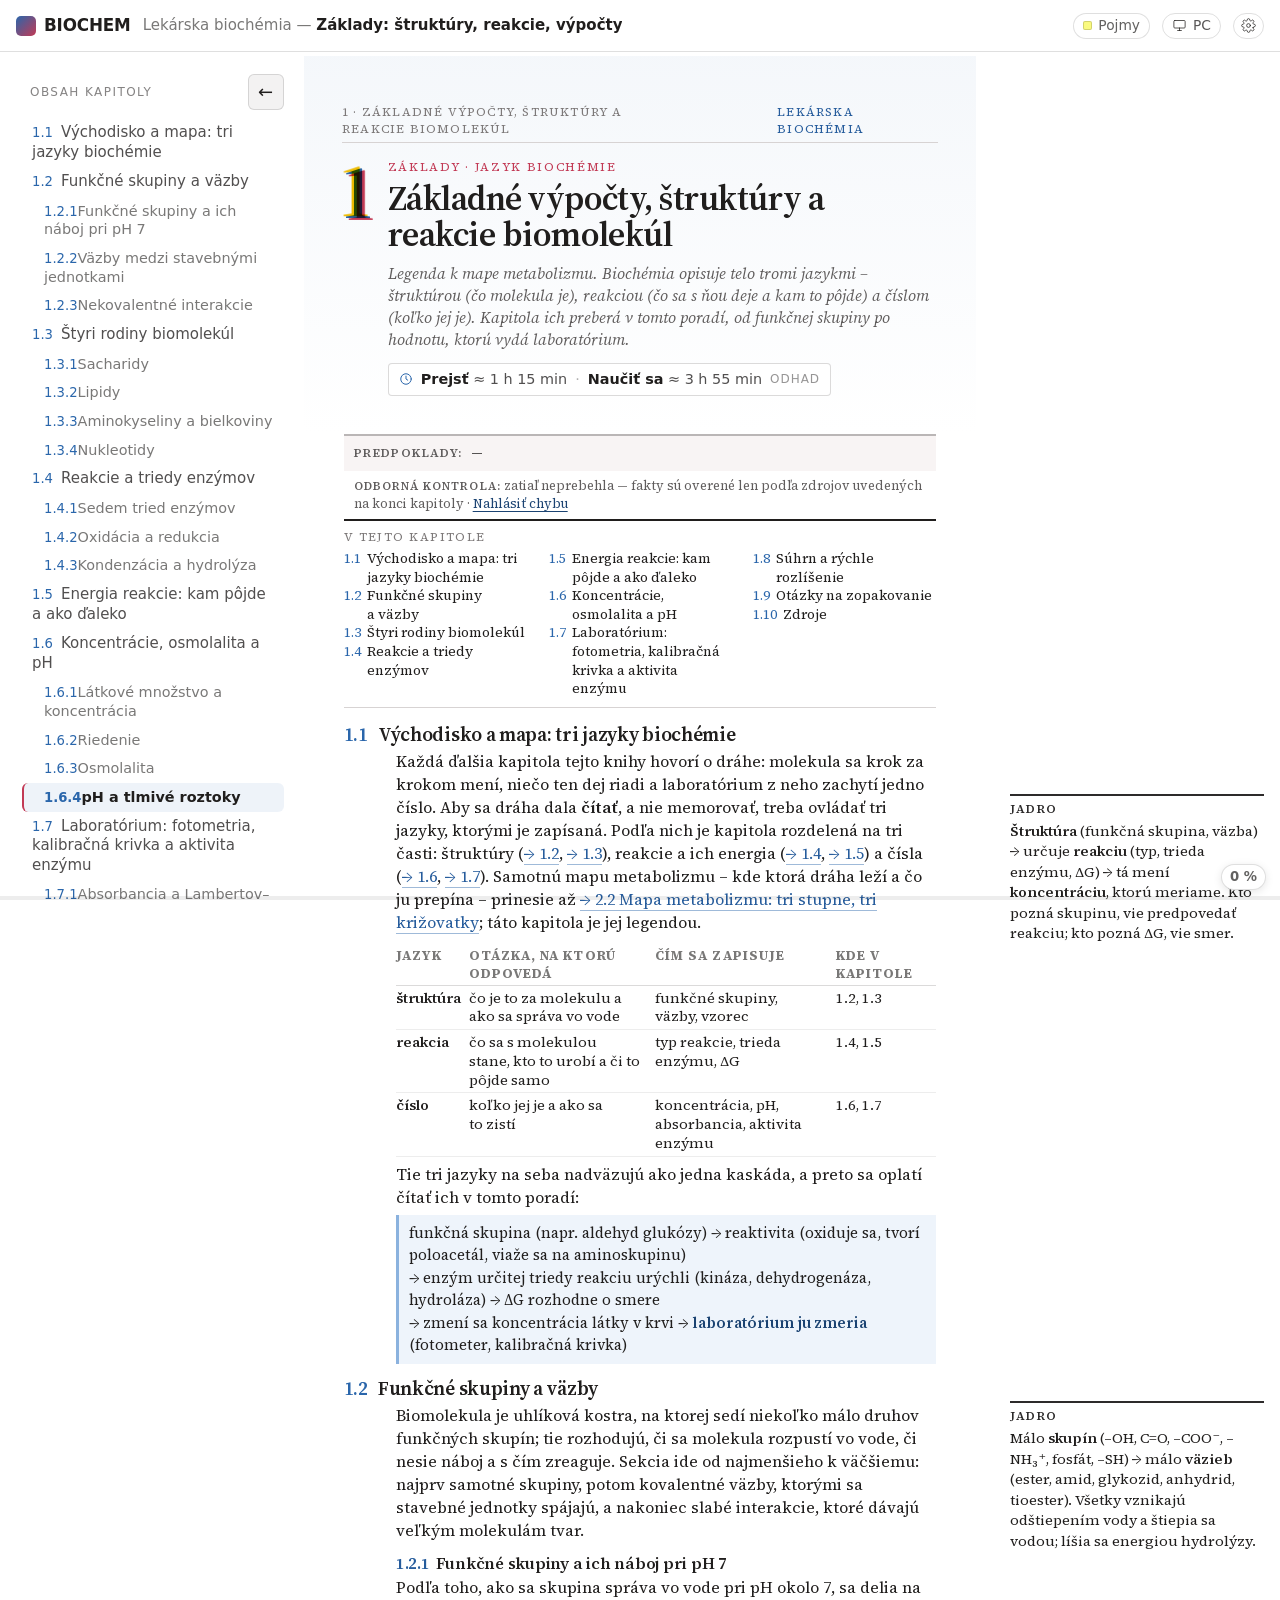
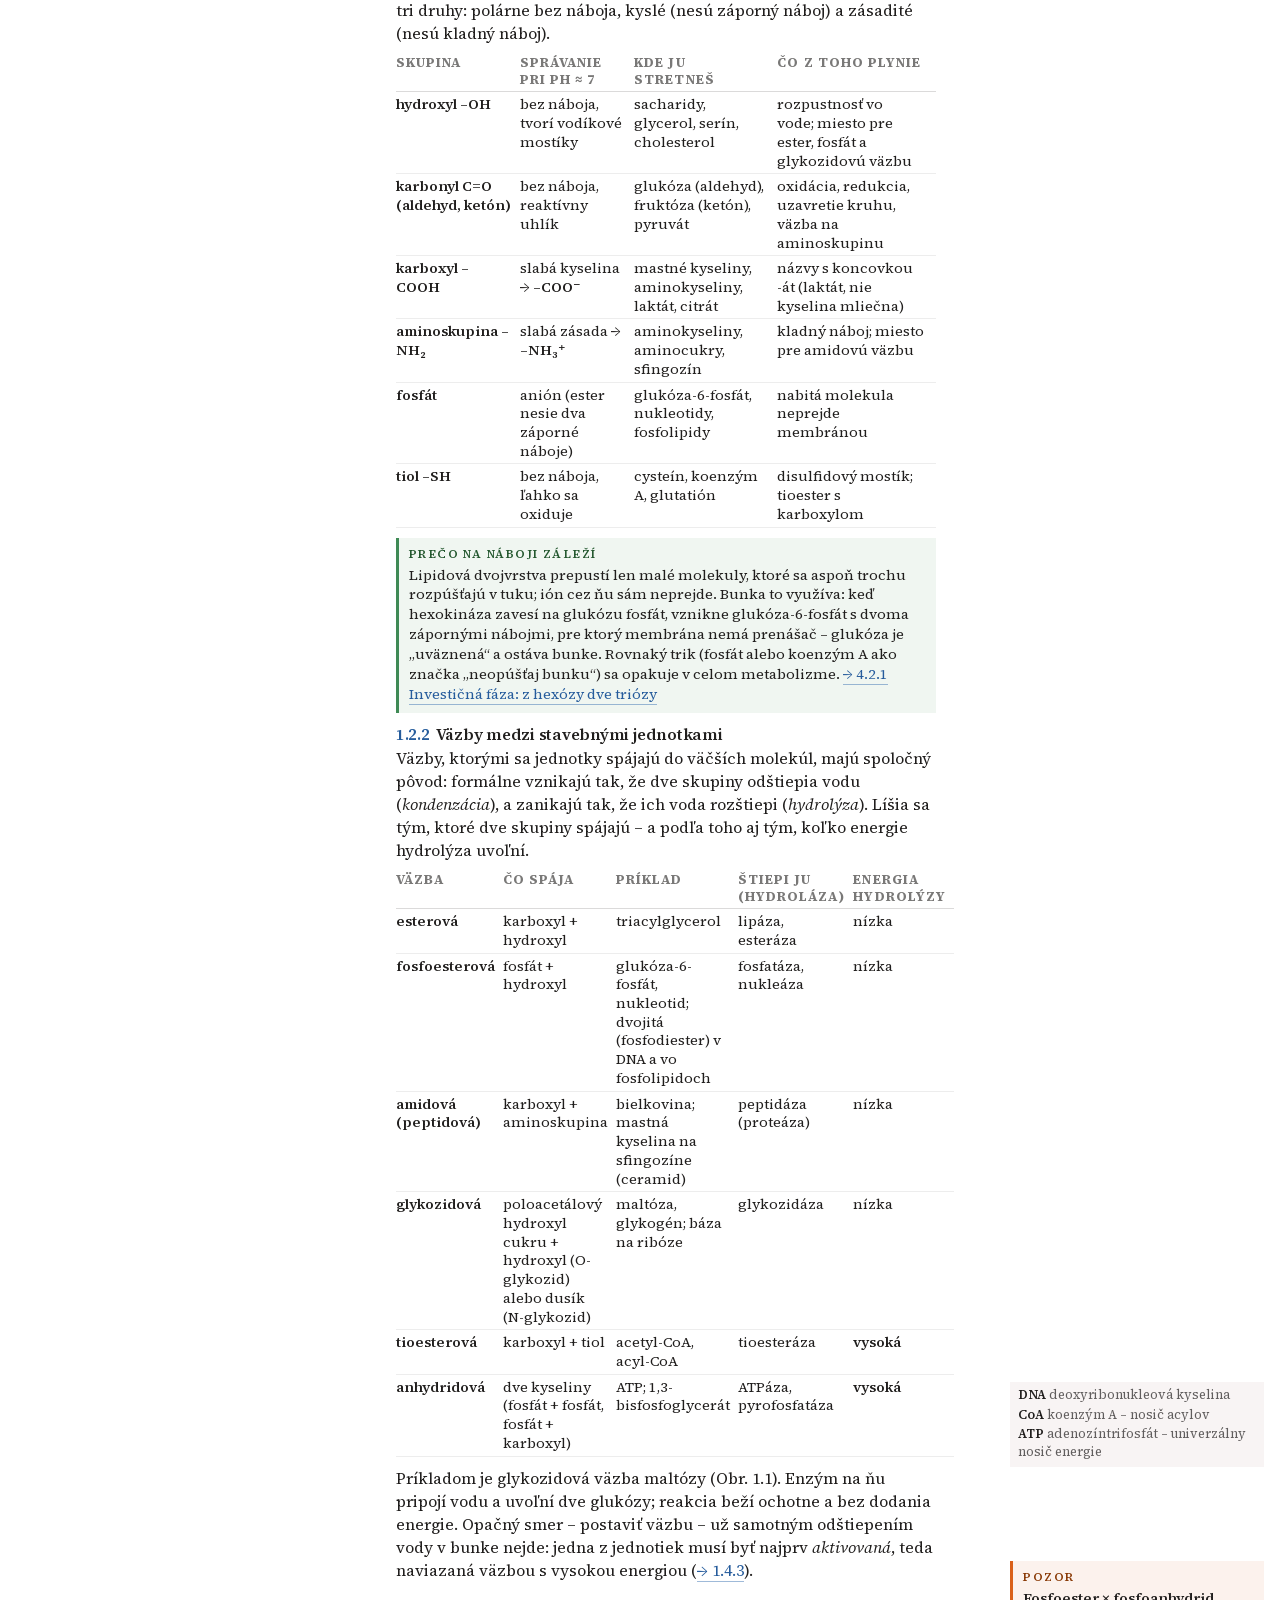
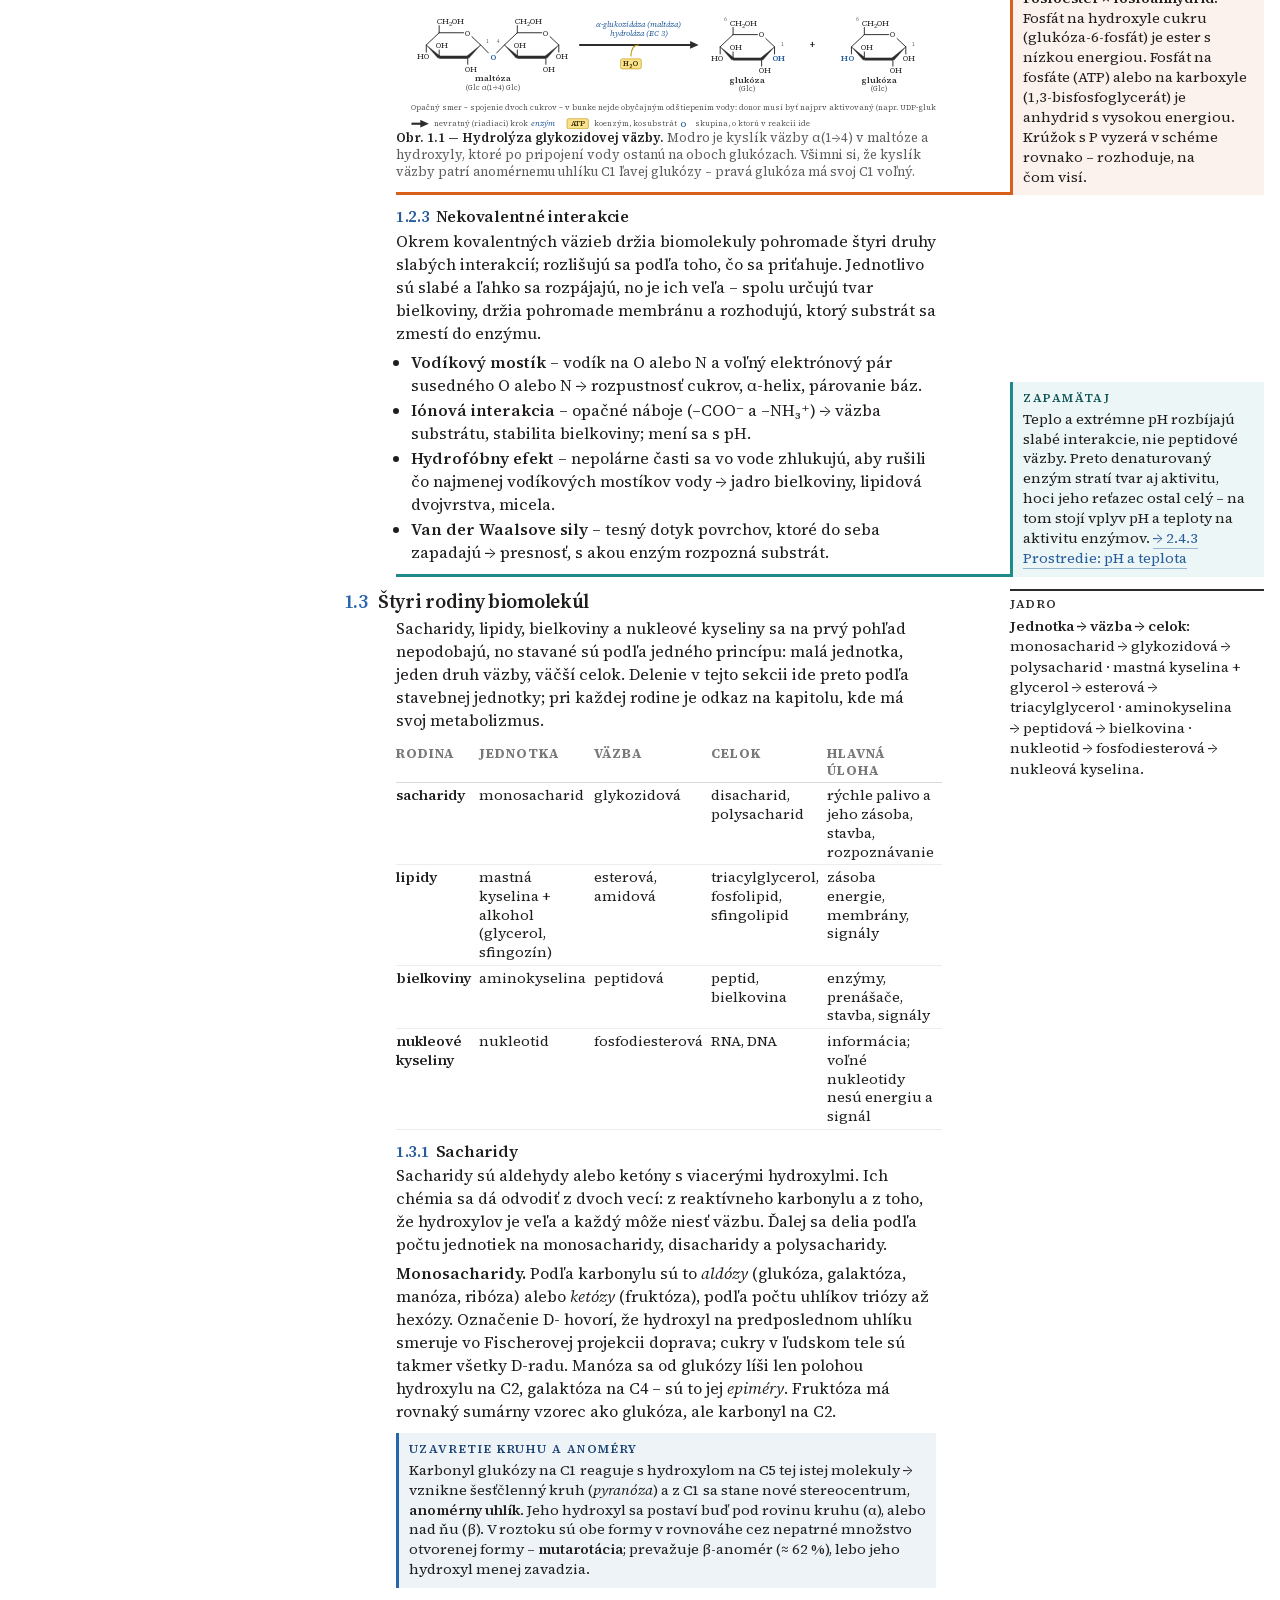
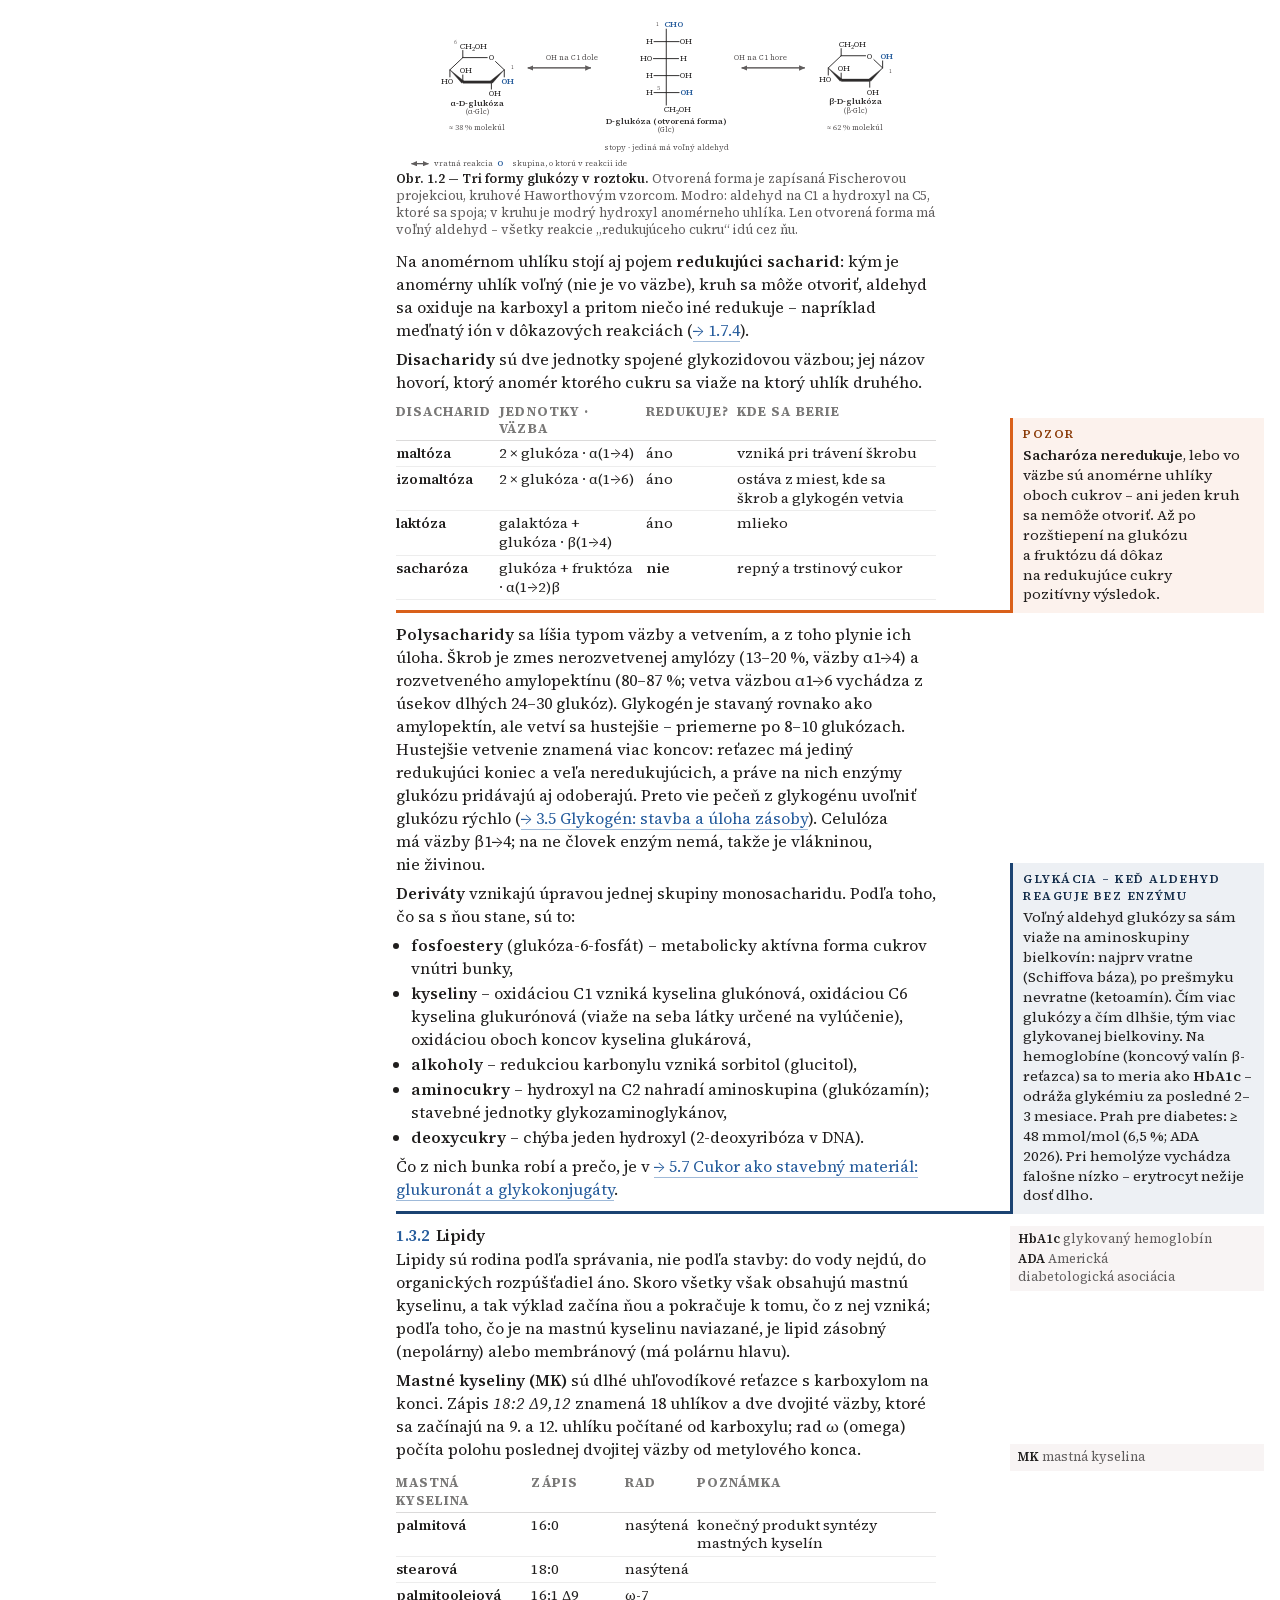
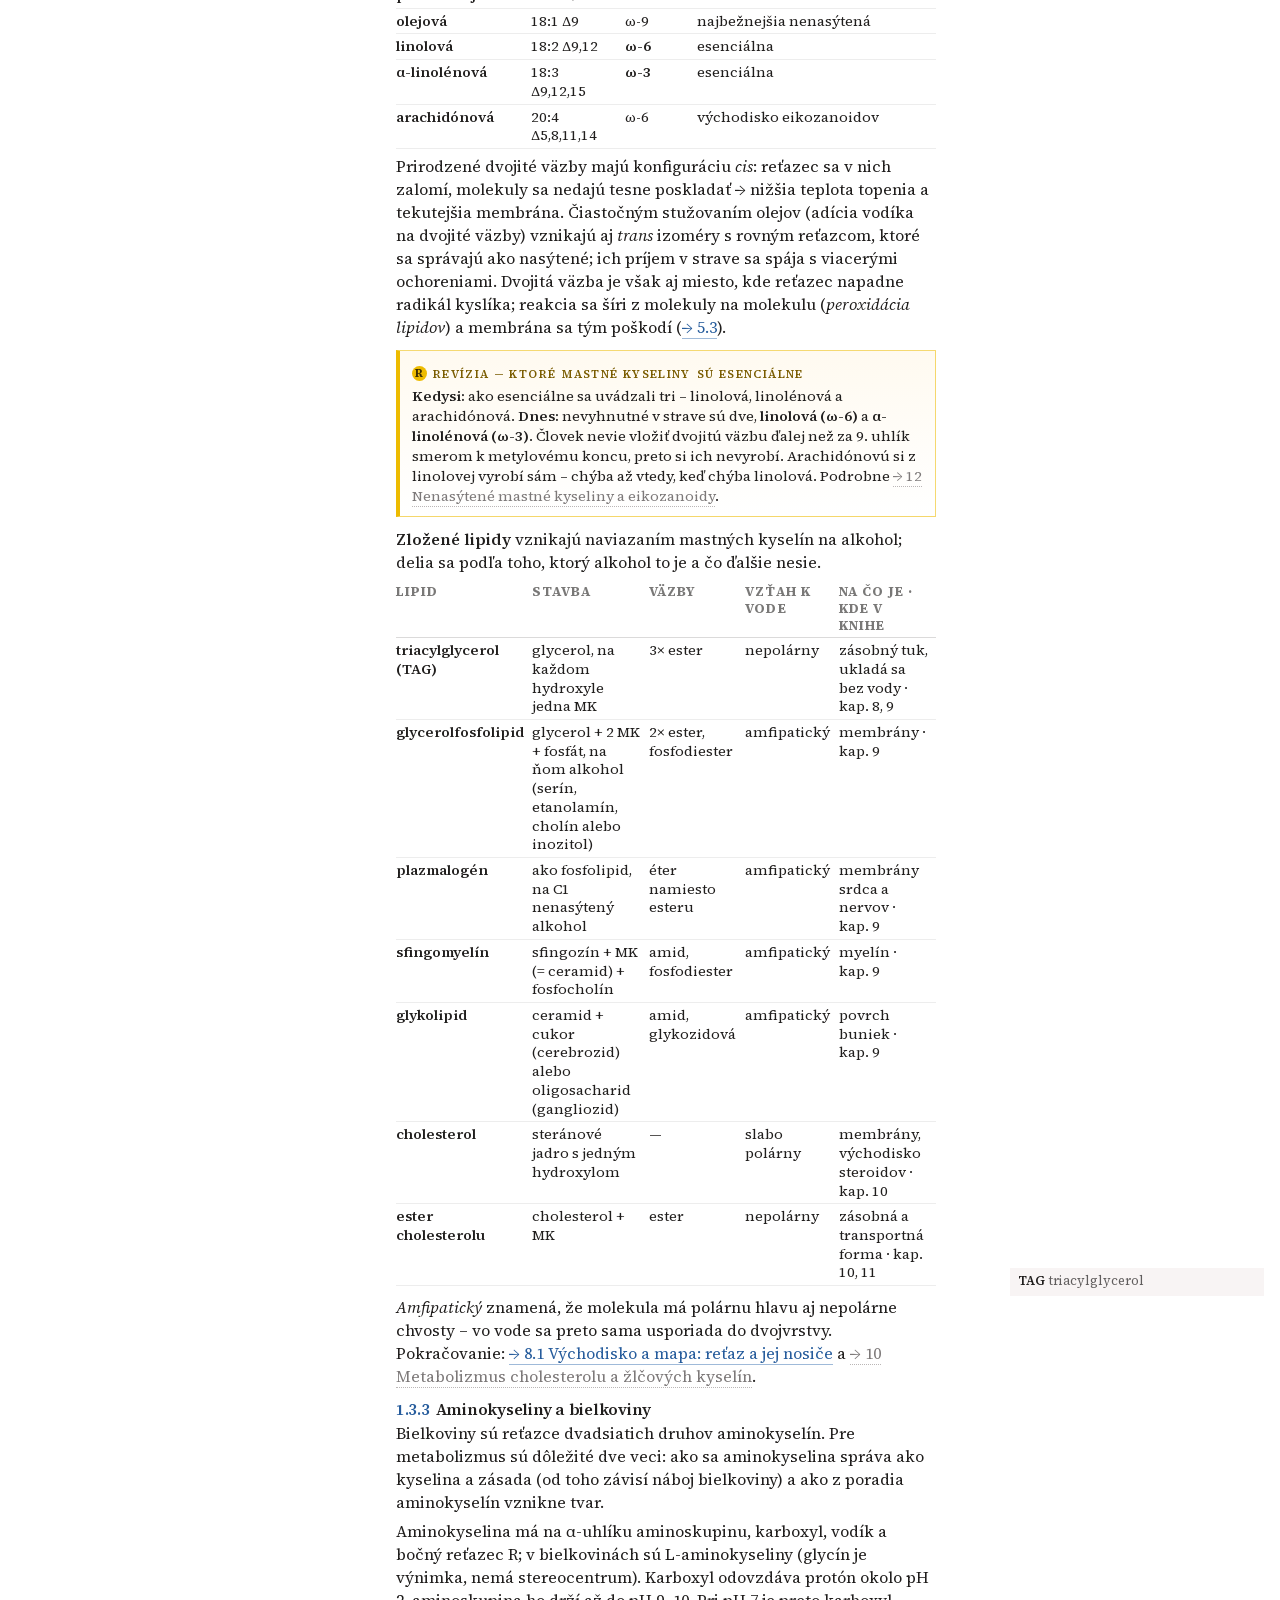
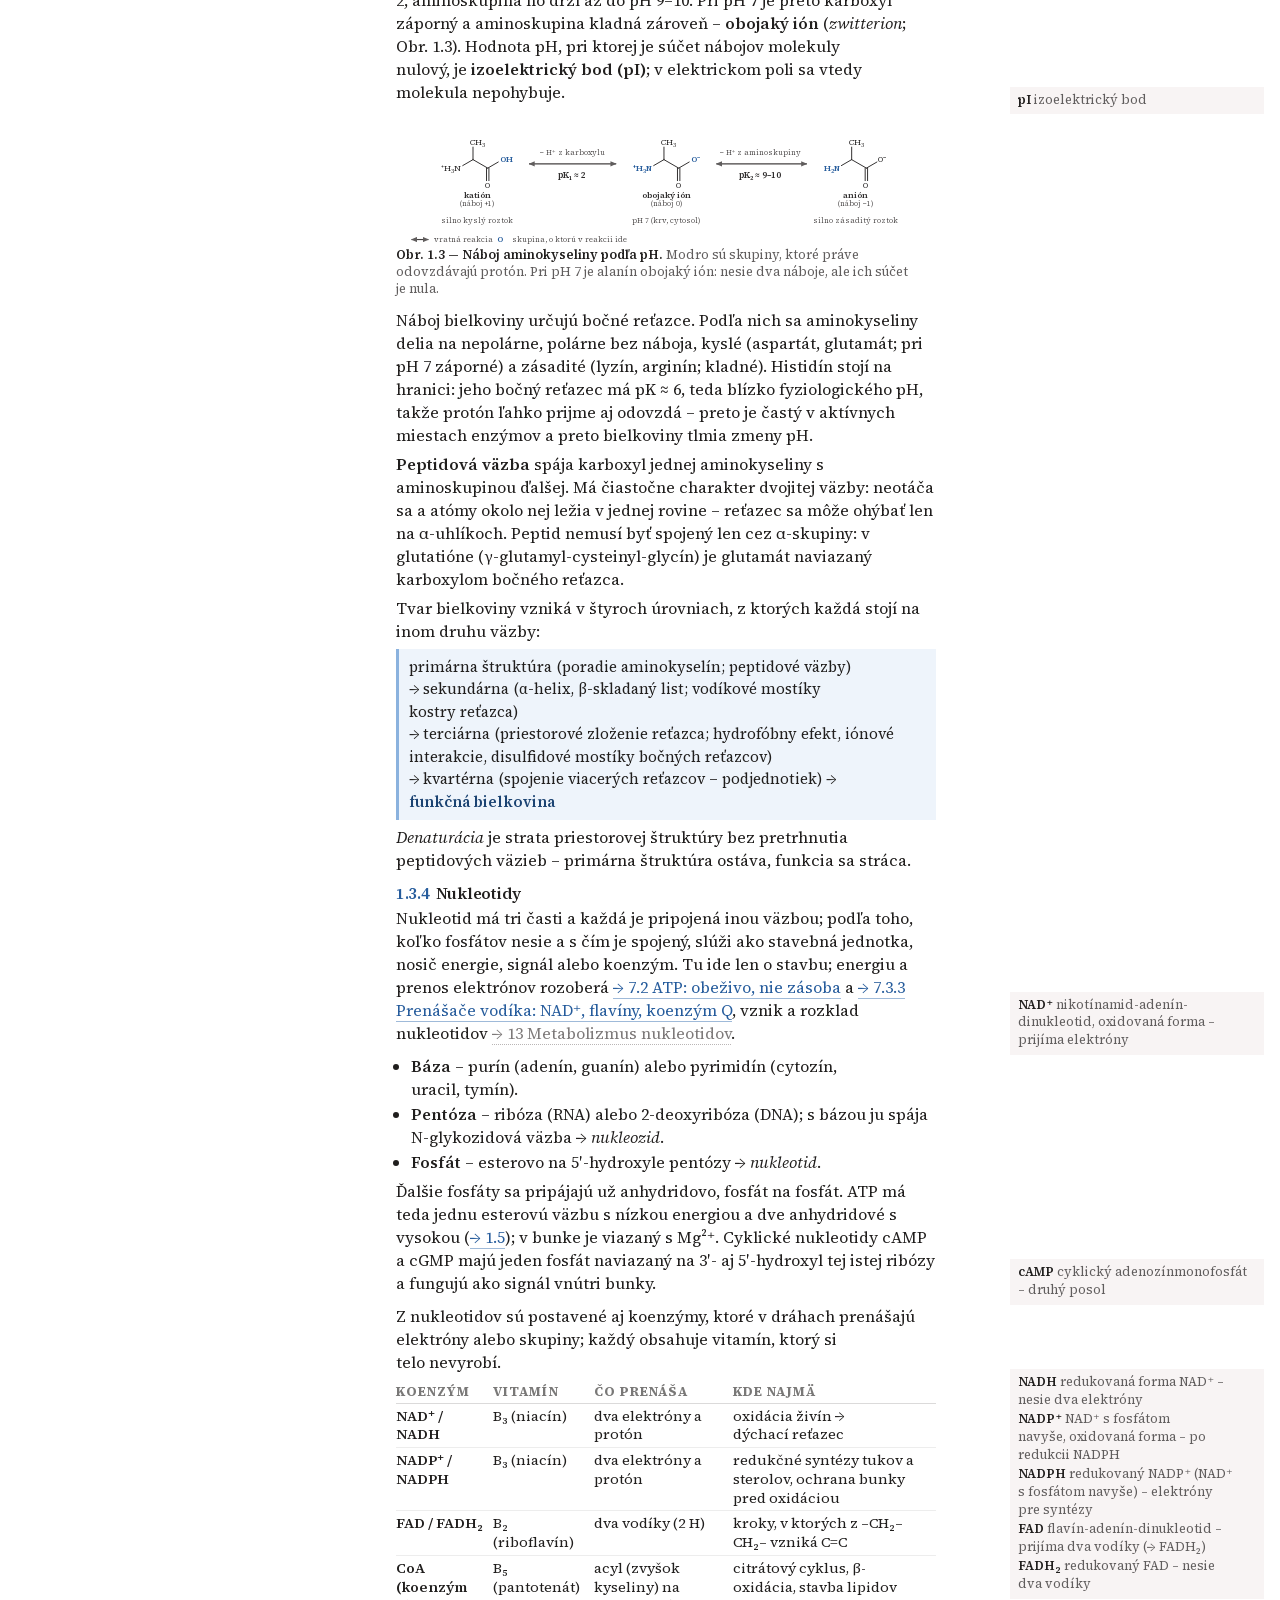
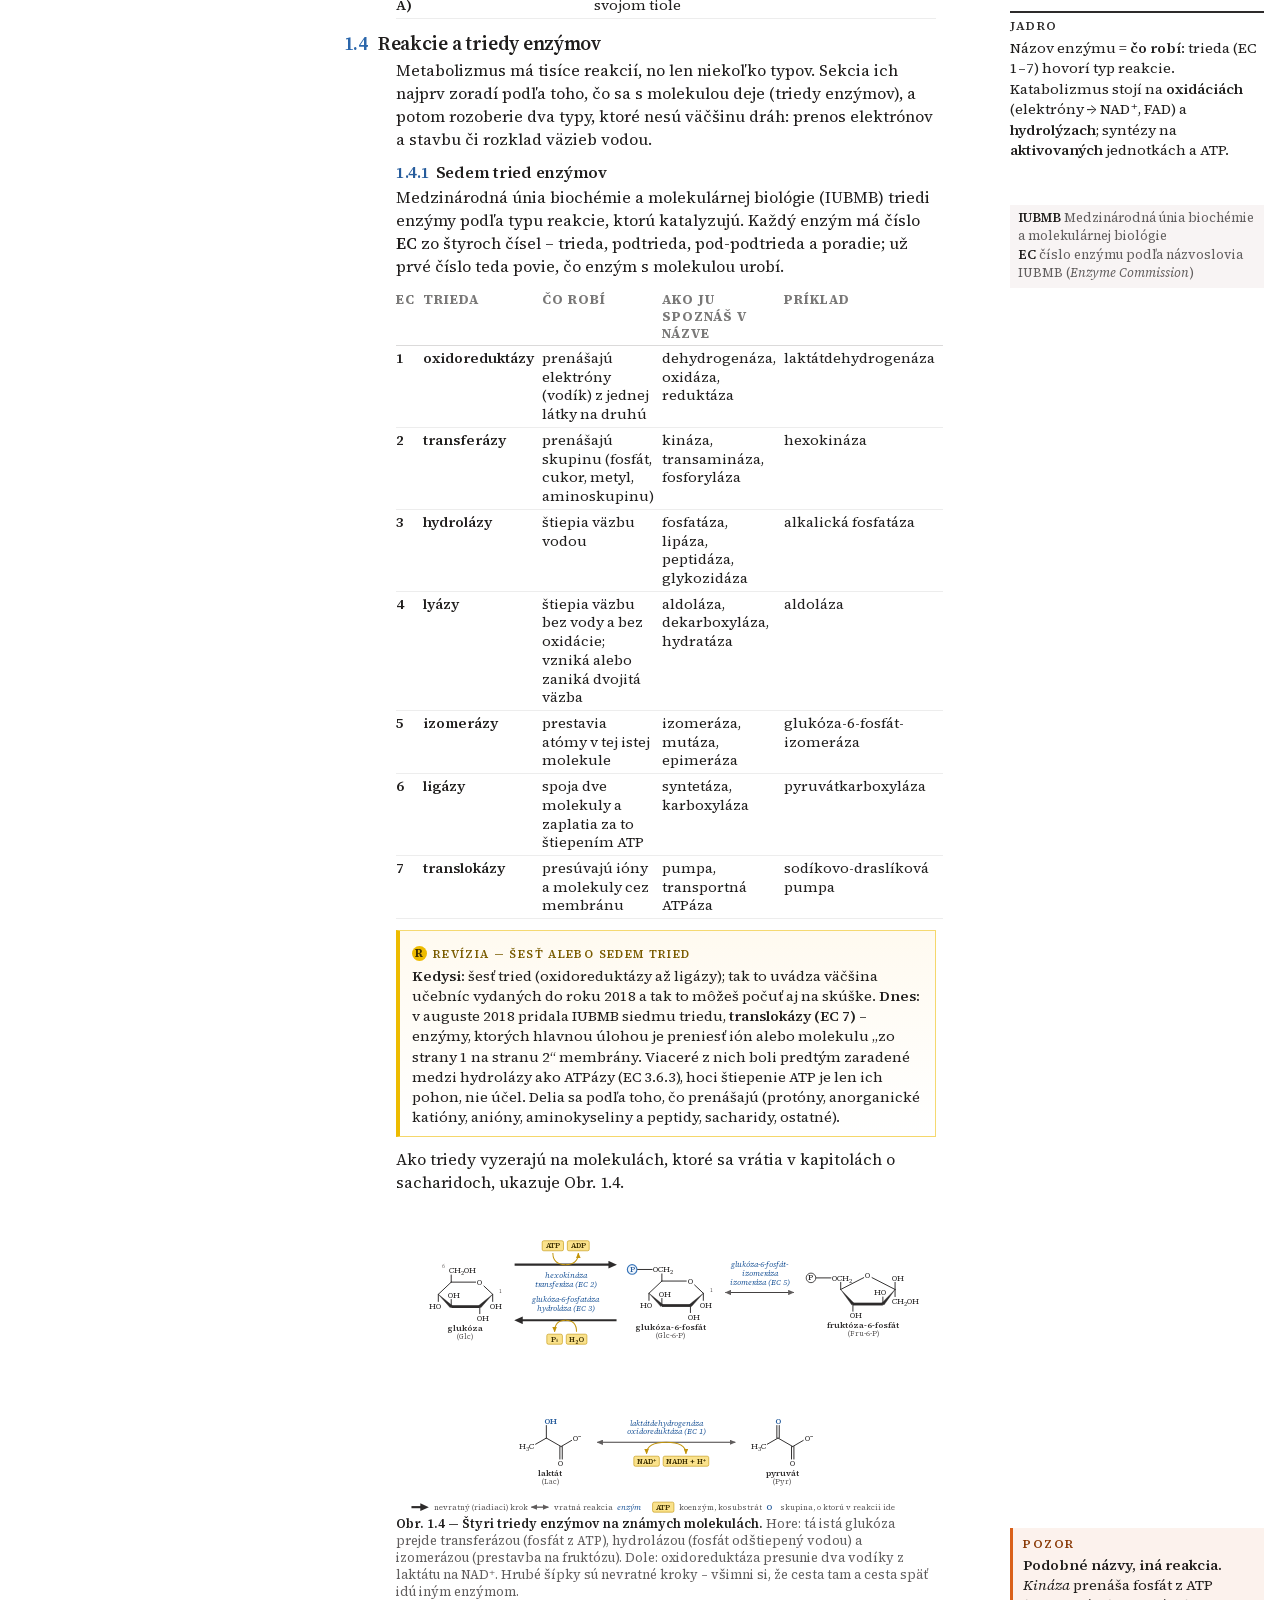
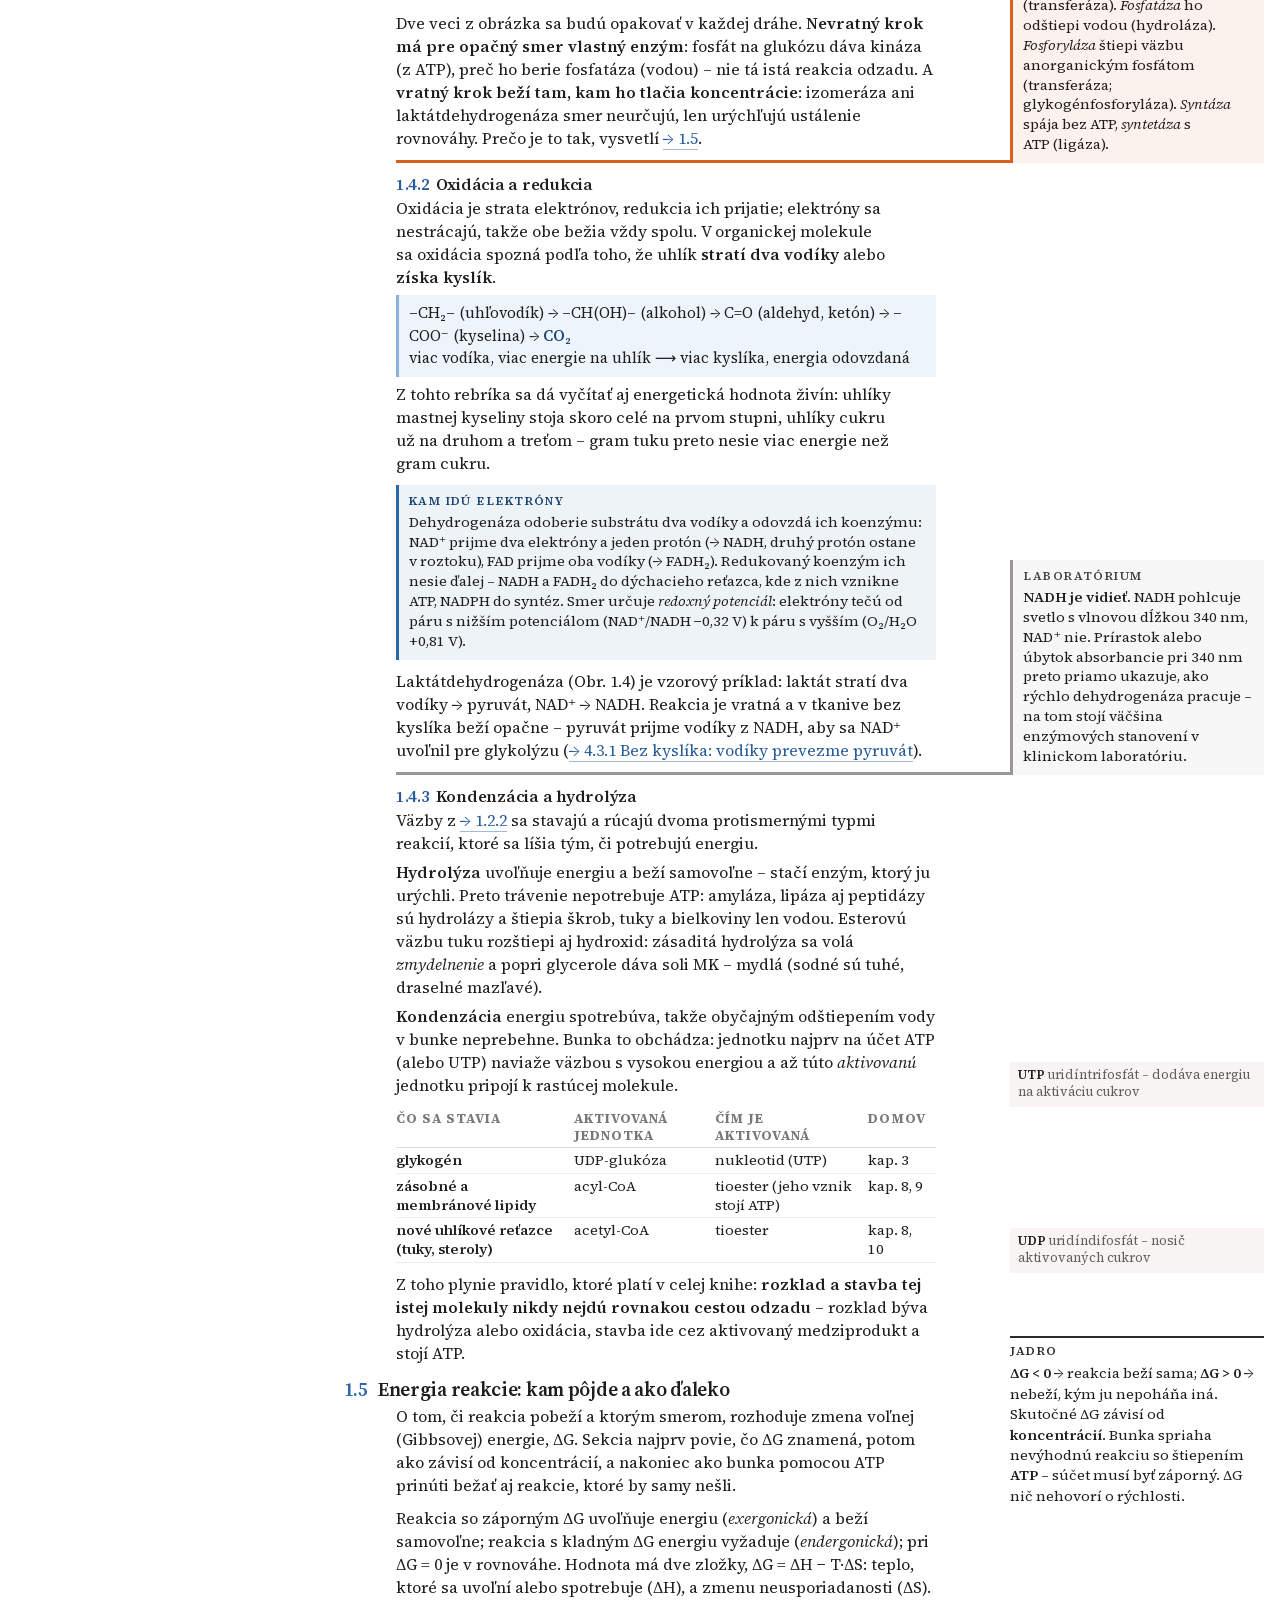
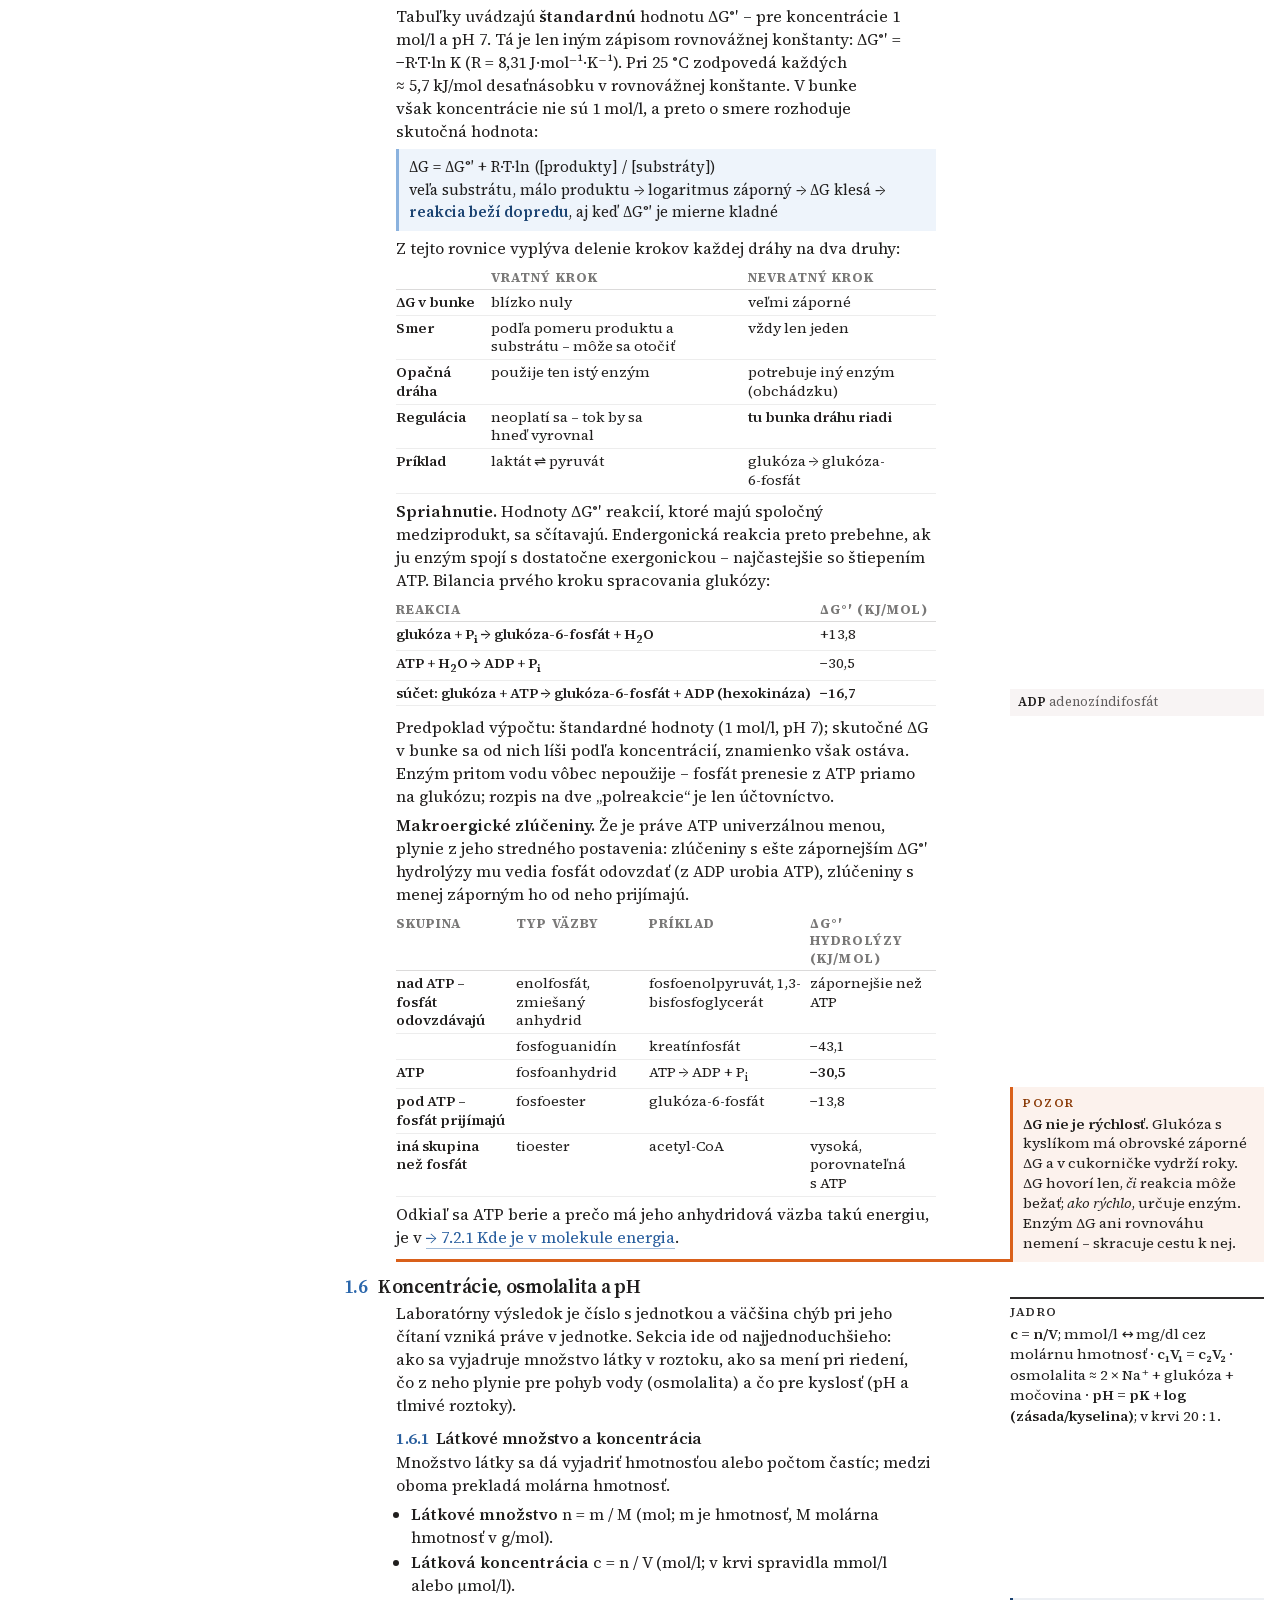
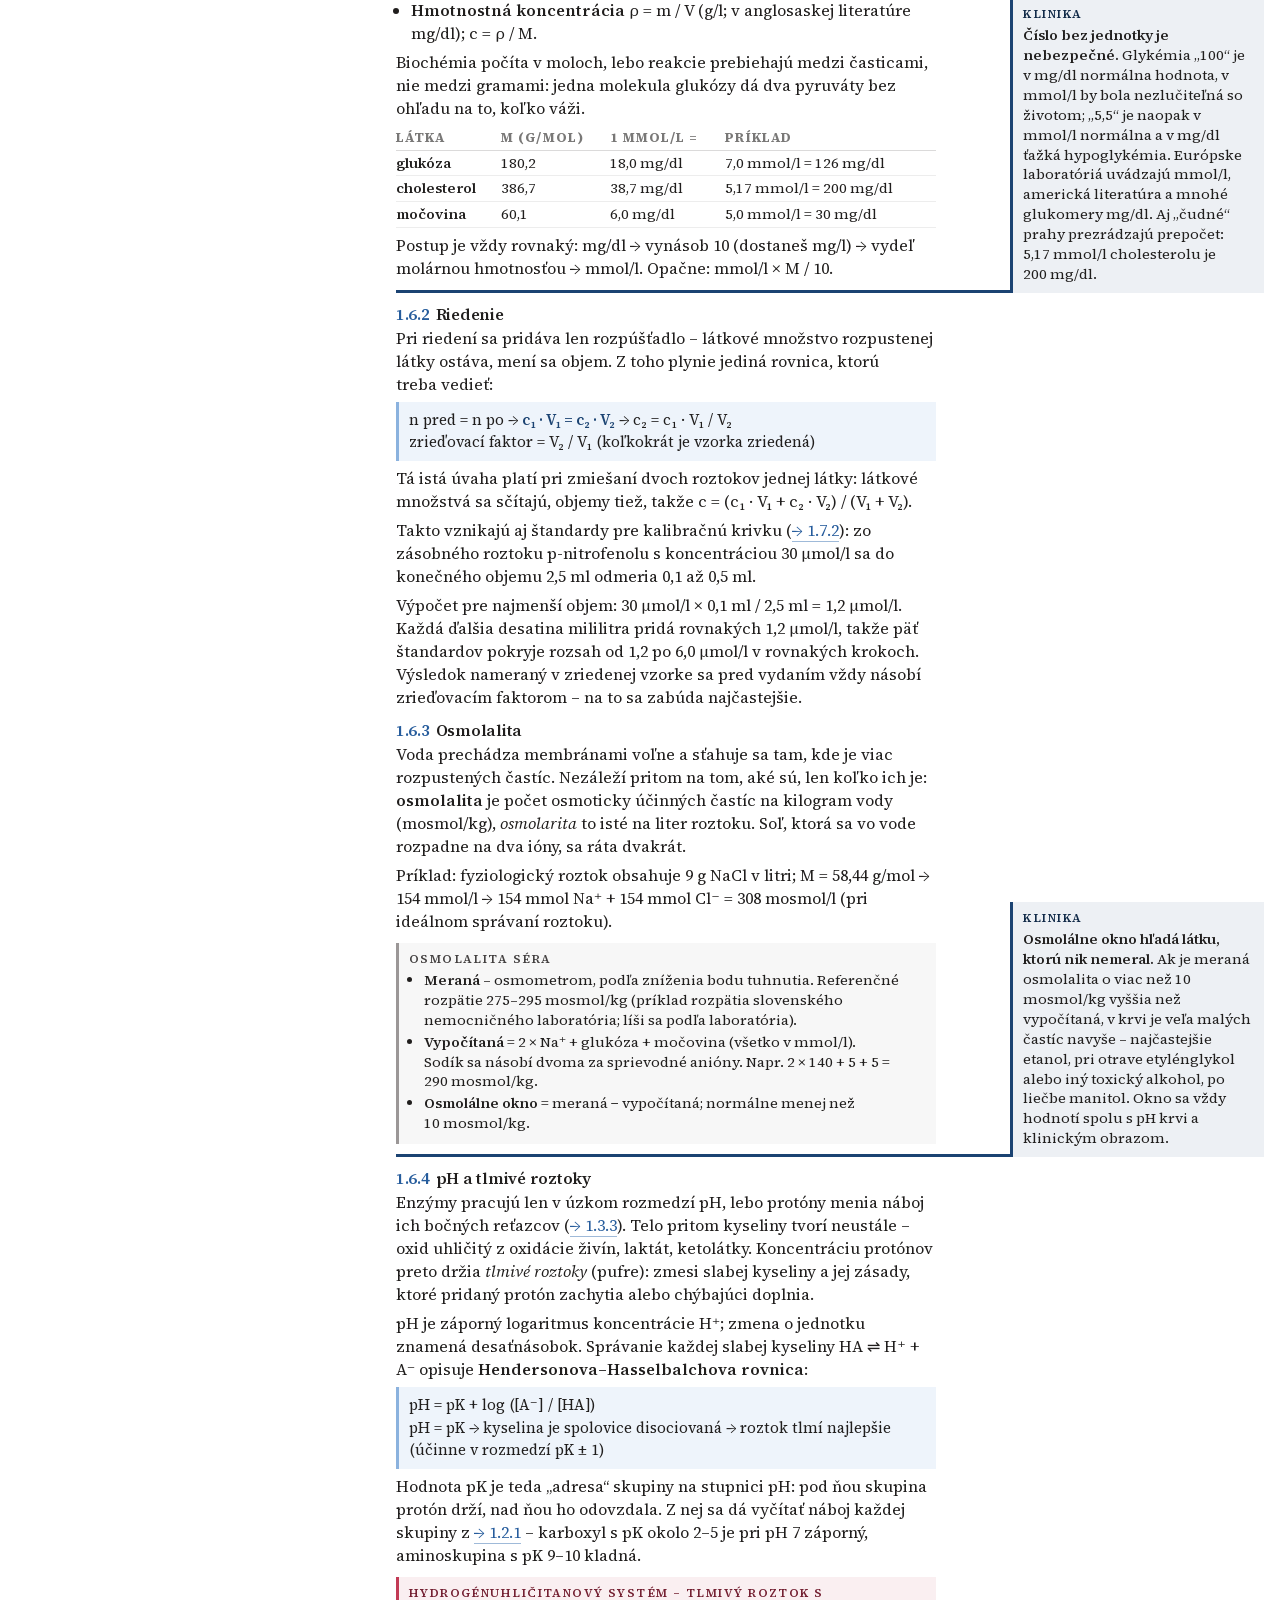
==== chapters/01_zaklady_biomolekuly.html @ d620e92a "Kniha - stav 2026-10-09 09:01" ====
<!DOCTYPE html>
<html lang="sk">
<head>
<meta charset="utf-8">
<meta name="viewport" content="width=device-width, initial-scale=1">
<title>1 · Základné výpočty, štruktúry a reakcie biomolekúl</title>
<script>/* PATOLA: stránka v náhľade (assets/js/peek.js) — skryť hlavičku skôr, než sa vykreslí */if(/[?&]embed=/.test(location.search))document.documentElement.classList.add("pk-embed")</script>
<script>/* PATOLA: pri F5/Späť ukázať stránku až na obnovenej pozícii (peek.js odkryje; poistka 2 s) */(function(){try{var h=document.documentElement,n=performance.getEntriesByType("navigation")[0],t=n&&n.type,s=location.search;if(/[?&]y=[1-9]/.test(s)||(!/[?&]embed=/.test(s)&&(t==="reload"||t==="back_forward")&&parseInt(sessionStorage.getItem("pk-y:"+location.pathname),10)>0)){h.classList.add("pk-restoring");setTimeout(function(){h.classList.remove("pk-restoring")},2000)}}catch(e){}})()</script>
<script>/* BIOCHEM: skrytý bočný obsah (assets/js/toc-collapse.js) — zapnúť pred vykreslením, nech stránka neblikne */try{if(localStorage.getItem("bc-toc-collapsed")==="1")document.documentElement.classList.add("toc-collapsed")}catch(e){}</script>
<script src="../assets/js/view-early.js"></script>
<link rel="stylesheet" href="../assets/fonts/fonts.css">
<link rel="stylesheet" href="../assets/styles/site.css">
<link rel="stylesheet" href="../assets/styles/glossary.css">
<link rel="stylesheet" href="../assets/styles/view-toggle.css">
<style>
/* ══ Broadsheet — design-system tokens ══════════════════════════════════ */
:root{
  --color-bg:#f3f2f2;
  --color-surface:#eae9e9;
  --color-text:#201e1d;
  --color-accent:#0088b0;
  --color-accent-2:#d6006c;
  --color-divider:color-mix(in srgb,#201e1d 16%,transparent);

  --color-neutral-100:#f8f4f4; --color-neutral-200:#eae7e7; --color-neutral-300:#d7d3d3;
  --color-neutral-400:#bab6b6; --color-neutral-500:#9b9797; --color-neutral-600:#7d7979;
  --color-neutral-700:#605d5d; --color-neutral-800:#444141; --color-neutral-900:#2d2b2b;

  --color-accent-100:#e9f8ff; --color-accent-200:#cbeeff; --color-accent-300:#99e0ff;
  --color-accent-400:#62c5ee; --color-accent-500:#38a6cf; --color-accent-600:#1186ac;
  --color-accent-700:#006786; --color-accent-800:#004961; --color-accent-900:#0a303e;

  --color-accent-2-100:#fff1f4; --color-accent-2-200:#ffdee6; --color-accent-2-300:#ffc0d0;
  --color-accent-2-400:#ff90b1; --color-accent-2-500:#ff458e; --color-accent-2-600:#d82071;
  --color-accent-2-700:#aa0b56; --color-accent-2-800:#790e3d; --color-accent-2-900:#4b1528;

  --color-process-yellow:#edbb00;

  --font-heading:"Source Serif 4",system-ui,serif;
  --font-heading-weight:600;
  --font-body:"Source Serif 4",system-ui,serif;
  --font-mono:ui-monospace,"SF Mono",Menlo,Consolas,monospace;

  --space-1:5px; --space-2:10px; --space-3:15px; --space-4:20px; --space-6:30px; --space-8:40px;
  --radius-sm:1px; --radius-md:2px; --radius-lg:4px;

  --shadow-sm:0 1px 2px color-mix(in srgb,#2d2b2b 14%,transparent);
  --shadow-md:0 3px 10px color-mix(in srgb,#2d2b2b 16%,transparent);
  --shadow-lg:0 12px 32px color-mix(in srgb,#2d2b2b 22%,transparent);
}
*,*::before,*::after{box-sizing:border-box}
html{-webkit-text-size-adjust:100%}
body{margin:0;background:#fff;color:var(--color-text);font-family:var(--font-body);
  font-size:calc(15px*var(--z,1));line-height:1.55;font-weight:400;padding:0}
h1,h2,h3,h4,h5,h6{font-family:var(--font-heading);font-weight:var(--font-heading-weight);
  line-height:1.12;letter-spacing:-0.015em;margin:0 0 var(--space-2)}
p{margin:0 0 var(--space-3)}
a{color:var(--color-accent);text-underline-offset:3px}
img{display:block;max-width:100%}
figure{margin:0}
figcaption{font-size:calc(11px*var(--z,1));margin-top:var(--space-1);
  color:color-mix(in srgb,var(--color-text) 55%,transparent)}
.text-muted{color:color-mix(in srgb,var(--color-text) 55%,transparent)}
:focus{outline:none}
:focus-visible{outline:2px solid var(--color-accent);outline-offset:2px}
::selection{background:color-mix(in srgb,var(--color-accent) 30%,transparent)}
.hr{height:1px;border:0;margin:var(--space-4) 0;background:var(--color-divider)}

/* — tables — */
.table{width:100%;border-collapse:collapse;font-size:calc(14px*var(--z,1))}
.table th{text-align:left;font-size:calc(11px*var(--z,1));letter-spacing:0.08em;text-transform:uppercase;
  color:color-mix(in srgb,var(--color-text) 60%,transparent);
  padding:var(--space-2);border-bottom:1px solid var(--color-divider)}
.table td{padding:var(--space-2);
  border-bottom:1px solid color-mix(in srgb,var(--color-text) 8%,transparent)}
.table tbody tr:hover{background:color-mix(in srgb,var(--color-text) 4%,transparent)}

/* — tags — */
.tag{display:inline-flex;align-items:center;font-size:calc(11px*var(--z,1));letter-spacing:0.02em;
  padding:3px 10px;border-radius:calc(var(--radius-md)*0.75)}
.tag-accent{background:var(--color-accent-100);color:var(--color-accent-800)}
.tag-accent-2{background:var(--color-accent-2-100);color:var(--color-accent-2-800)}
.tag-neutral{background:var(--color-neutral-100);color:var(--color-neutral-800)}

/* — the plate numeral: three process inks, no black plate — */
.cmyk-num{--cmyk-num-ground:var(--color-bg);position:relative;width:fit-content;
  line-height:0.9;font-feature-settings:"pnum" 1;
  padding:0.12em;margin:-0.12em}
.cmyk-num .paper{color:var(--color-bg);
  text-shadow:0.036em 0.025em 0 var(--color-bg),-0.031em -0.023em 0 var(--color-bg)}
.cmyk-num .plate{position:absolute;inset:0.12em;mix-blend-mode:multiply}
.cmyk-num .plate-c{color:var(--color-accent)}
.cmyk-num .plate-m{color:var(--color-accent-2);translate:0.036em 0.025em}
.cmyk-num .plate-y{color:var(--color-process-yellow);translate:-0.031em -0.023em}

/* ══ doc-page — the printed sheet ═══════════════════════════════════════ */
.page{--color-bg:#fff;margin:0 auto;background:#fff;
  padding:50px;box-shadow:none;border:0;
  font-size:calc(13.5px*var(--z,1));line-height:1.42;text-wrap:pretty}
.page p{margin:0 0 6px;orphans:3;widows:3}
.page ul,.page ol{margin:0 0 6px;padding-left:15px}
.page li{margin:0 0 2px;orphans:3;widows:3}
.page table.table{font-size:calc(12px*var(--z,1));line-height:1.3}
.page table.table th,.page table.table td{padding:3px 8px 3px 0;vertical-align:top}
.keep{break-inside:avoid}
.page sup{font-size:calc(9px*var(--z,1));line-height:0}

.running-head{display:flex;justify-content:space-between;align-items:baseline;
  font-size:calc(10px*var(--z,1));letter-spacing:0.1em;text-transform:uppercase;color:var(--color-neutral-600);
  padding-bottom:4px;border-bottom:1px solid var(--color-neutral-300);margin-bottom:14px}
.running-foot{display:flex;justify-content:space-between;align-items:baseline;
  font-size:calc(10px*var(--z,1));color:var(--color-neutral-600);
  padding-top:4px;border-top:1px solid var(--color-neutral-300);margin-top:22px}

/* — chapter opener — */
.opener{display:flex;align-items:flex-start;gap:18px;margin-bottom:10px}
.opener .num{font-family:var(--font-heading);font-size:calc(64px*var(--z,1));font-weight:600;
  letter-spacing:-0.03em;--cmyk-num-ground:#fff}
.eyebrow{font-size:calc(10px*var(--z,1));letter-spacing:0.14em;text-transform:uppercase;
  color:var(--color-accent-2);margin-bottom:4px}
.opener h1{font-size:calc(29px*var(--z,1));line-height:1.05;font-weight:600;letter-spacing:-0.015em}
.standfirst{margin:6px 0 0;font-size:calc(13px*var(--z,1));font-style:italic;
  color:var(--color-neutral-700);max-width:46em}

/* — contents block — */
.contents{column-count:3;column-gap:22px;font-size:calc(11.5px*var(--z,1));line-height:1.35;padding:8px 0;
  border-top:2px solid var(--color-text);border-bottom:1px solid var(--color-neutral-300);
  margin-bottom:16px}
.contents .label{column-span:all;font-size:calc(10px*var(--z,1));letter-spacing:0.12em;text-transform:uppercase;
  color:var(--color-neutral-600);margin-bottom:5px}
.contents .row{display:flex;gap:6px;break-inside:avoid}
.contents .row span:first-child{color:var(--color-accent);font-variant-numeric:tabular-nums}

/* — numbered sections — */
.sec-h{display:flex;gap:10px;font-size:calc(16px*var(--z,1));font-weight:600;margin:0 0 5px}
.sec-h .n{color:var(--color-accent);font-variant-numeric:tabular-nums}
.sec-body{padding-left:calc(2.6em + 10px);margin-bottom:14px}
.sub-h{font-size:calc(13.5px*var(--z,1));font-weight:600;margin:12px 0 4px}
.sub-h .n{color:var(--color-accent-700);font-variant-numeric:tabular-nums;margin-right:6px}
.micro{font-size:calc(11px*var(--z,1));letter-spacing:0.1em;text-transform:uppercase;
  color:var(--color-neutral-600);margin-bottom:4px}

/* — callouts — */
.flag{margin:10px 0;padding:8px 10px;background:var(--color-accent-2-100);
  border-left:3px solid var(--color-accent-2)}
.flag .label{font-size:calc(10px*var(--z,1));letter-spacing:0.12em;text-transform:uppercase;
  color:var(--color-accent-2-800);margin-bottom:3px}
.flag .body{font-size:calc(12px*var(--z,1));line-height:1.38;color:var(--color-accent-2-900)}
.flag .body p{margin:0 0 5px}.flag .body p:last-child{margin:0}

.note{margin:10px 0;padding:8px 10px;background:var(--color-accent-100);
  border-left:3px solid var(--color-accent)}
.note .label{font-size:calc(10px*var(--z,1));letter-spacing:0.12em;text-transform:uppercase;
  color:var(--color-accent-800);margin-bottom:3px}
.note .body{font-size:calc(12px*var(--z,1));line-height:1.38;color:var(--color-accent-900)}
.note .body p{margin:0 0 5px}.note .body p:last-child{margin:0}

.plain{margin:10px 0;padding:8px 10px;background:var(--color-neutral-100);
  border-left:3px solid var(--color-neutral-400)}
.plain .label{font-size:calc(10px*var(--z,1));letter-spacing:0.12em;text-transform:uppercase;
  color:var(--color-neutral-700);margin-bottom:3px}
.plain .body{font-size:calc(12px*var(--z,1));line-height:1.38;color:var(--color-neutral-900)}
.plain .body p{margin:0 0 5px}.plain .body p:last-child{margin:0}

/* — REVÍZIA block (CLAUDE.md §1.3, značka [R]) ————————————————————————
   Zámerne NIE .note/.flag/.plain: site.js tie tri triedy vyplaví do
   bočného stĺpca ako poznámky na okraji, a revízia patrí do hlavného
   toku textu — je to obsah, nie komentár. Preto vlastná trieda.        */
.rev{margin:11px 0;padding:9px 12px;break-inside:avoid;
  background:linear-gradient(180deg,#fffaf0,#fff);
  border:1px solid color-mix(in srgb,var(--color-process-yellow) 55%,transparent);
  border-left:4px solid var(--color-process-yellow)}
.rev .label{display:inline-flex;align-items:center;gap:6px;
  font-size:calc(9.5px*var(--z,1));letter-spacing:0.12em;text-transform:uppercase;
  color:#7a5c00;margin-bottom:4px;font-weight:600}
.rev .label .r{display:inline-flex;align-items:center;justify-content:center;
  width:15px;height:15px;border-radius:50%;background:var(--color-process-yellow);
  color:#3d2e00;font-size:calc(9px*var(--z,1));font-weight:700;letter-spacing:0}
.rev .body{font-size:calc(12px*var(--z,1));line-height:1.4}
.rev .body p{margin:0 0 5px}.rev .body p:last-child{margin:0}
.rev table.table{margin:6px 0 5px}

/* — mechanism diagram in the press's own monospace — */
.diagram{font-family:var(--font-mono);font-size:calc(10px*var(--z,1));line-height:1.35;
  background:var(--color-surface);border-left:2px solid var(--color-neutral-400);
  padding:9px 11px;margin:9px 0;overflow-x:auto;white-space:pre;
  color:var(--color-neutral-900);border-radius:var(--radius-sm)}

/* — kaskáda v riadku a rozvetvenie (CLAUDE.md §2.5) — */
.chain{font-size:calc(12.5px*var(--z,1));line-height:1.5;margin:8px 0;padding:7px 10px;
  background:var(--color-accent-100);border-left:3px solid var(--color-accent-400)}
.chain b{color:var(--color-accent-800)}
.fork{display:grid;grid-template-columns:repeat(auto-fit,minmax(150px,1fr));gap:10px;
  margin:9px 0;font-size:calc(12px*var(--z,1));line-height:1.38}
.fork>div{padding:7px 9px;background:var(--color-neutral-100);
  border-top:2px solid var(--color-neutral-400)}
.fork>div b{display:block;margin-bottom:2px;color:var(--color-neutral-900)}

/* — charts — */
.chart{margin:12px 0;break-inside:avoid;max-width:700px}
.chart svg{width:100%;height:auto;display:block;font-family:var(--font-body)}
.chart figcaption{font-size:calc(10.5px*var(--z,1));line-height:1.35;margin-top:4px;color:var(--color-neutral-700)}
.chart figcaption b{color:var(--color-text)}
.chart .ax{stroke:var(--color-neutral-400);stroke-width:1}
.chart .grid{stroke:var(--color-neutral-300);stroke-width:1;stroke-dasharray:2 3}
.chart .ser{fill:none;stroke-width:2;stroke-linejoin:round;stroke-linecap:round}
.chart .s-c{stroke:var(--color-accent)}
.chart .s-m{stroke:var(--color-accent-2)}
.chart .s-k{stroke:var(--color-neutral-700)}
.chart .f-c{fill:var(--color-accent);opacity:.13}
.chart .f-m{fill:var(--color-accent-2);opacity:.13}
.chart .band-c{fill:var(--color-accent-100)}
.chart .band-m{fill:var(--color-accent-2-100)}
.chart .tick{font-size:9.5px;fill:var(--color-neutral-600);font-variant-numeric:tabular-nums}
.chart .lbl{font-size:10.5px;fill:var(--color-neutral-800)}
.chart .lbl-c{font-size:10.5px;fill:var(--color-accent-700)}
.chart .lbl-m{font-size:10.5px;fill:var(--color-accent-2-700)}
.chart .cap{font-size:9.5px;fill:var(--color-neutral-600);letter-spacing:.08em;text-transform:uppercase}
.chart .mark{stroke:var(--color-neutral-800);stroke-width:1;stroke-dasharray:3 3}
.chart .bar-c{fill:var(--color-accent-500)}
.chart .bar-m{fill:var(--color-accent-2-500)}

/* — krížové odkazy (CLAUDE.md §3.1) ————————————————————————————————————
   a.xref  = odkaz na kapitolu, ktorá už existuje. Ostáva skutočným
             <a href>, takže funguje aj bez JS a bez shellu; keď pribudne
             split.js, otvorí sa vedľa v druhom paneli.
   .xref-soon = tá istá informácia pre kapitolu, ktorá ešte nie je
             napísaná. Zámerne NIE <a>: mŕtvy odkaz je horší než žiadny.
             Text nesie číslo aj názov, takže dáva zmysel aj v tlači.   */
.xref{color:var(--color-accent-700);text-decoration:none;
  border-bottom:1px solid color-mix(in srgb,var(--color-accent) 45%,transparent);
  white-space:nowrap}
.xref:hover{background:var(--color-accent-100);border-bottom-color:var(--color-accent)}
.xref-soon{color:var(--color-neutral-600);
  border-bottom:1px dotted var(--color-neutral-400);white-space:nowrap;cursor:help}

.deps,.next{font-size:calc(11.5px*var(--z,1));line-height:1.5;margin:0 0 10px;padding:7px 10px;
  background:var(--color-neutral-100);border-top:2px solid var(--color-neutral-400)}
.deps b,.next b{font-size:calc(10px*var(--z,1));letter-spacing:.1em;text-transform:uppercase;
  color:var(--color-neutral-700);margin-right:6px}
.next{border-top-color:var(--color-accent);background:var(--color-accent-100);margin:16px 0 0}
.next b{color:var(--color-accent-800)}

/* — two/three column content blocks — */
.cols-2{display:grid;grid-template-columns:repeat(2,1fr);gap:16px;
  font-size:calc(12.5px*var(--z,1));line-height:1.35}
.cols-3{display:grid;grid-template-columns:repeat(3,1fr);gap:16px;
  font-size:calc(12.5px*var(--z,1));line-height:1.35}
.flow-2{column-count:2;column-gap:22px;font-size:calc(12.5px*var(--z,1));line-height:1.38}

.lede{font-size:calc(12.5px*var(--z,1));color:var(--color-neutral-700)}
b,strong{font-weight:600}
.tnum{font-variant-numeric:tabular-nums}

@media screen and (min-width:981px){
  .sec-h,.sub-h,.micro,.hr,.diagram,.chart,.table,.running-foot,
  .cols-2,.cols-3,.flow-2,.note,.flag,.plain,.rev,.fork,.chain{clear:both}
  .sec-body::after{content:"";display:block;clear:both}
}

@media (max-width:820px){
  body{padding:0}
  .page{padding:20px 16px}
  .contents{column-count:2}
  .cols-3,.cols-2,.flow-2{grid-template-columns:1fr;column-count:1;display:block}
  .cols-3>div,.cols-2>div{margin-bottom:12px}
  .sec-body{padding-left:0}
  .opener{gap:12px}
  .opener .num{font-size:calc(46px*var(--z,1))}
  .table{display:block;overflow-x:auto}
  .chart{overflow-x:auto}
  .chart svg{max-width:none;min-width:100%}
  .xref,.xref-soon{white-space:normal}
}
@media print{
  body{background:#fff;padding:0}
  .page{max-width:none;padding:0.7in}
  .diagram{overflow:visible}
  .cols-2,.cols-3{display:block}
  .cols-2>div,.cols-3>div{margin-bottom:8px}
  .flow-2{column-count:1}
  .contents{column-count:1}
  .xref{color:#000;border-bottom:0}
  .xref-soon{color:#444;border-bottom:0}
  .rev{background:#fff;border:1px solid #999;border-left:4px solid #999}
}
@media (prefers-reduced-motion:reduce){*{animation:none!important;transition:none!important}}
/* — doplnky pre generované kapitoly (tools/build.js) — */
.src p,.src li{font-size:calc(11.5px*var(--z,1));line-height:1.4}
.src ul{padding-left:16px}
.src .micro{font-size:calc(10px*var(--z,1))}
figure.keep>.diagram{margin:9px 0 3px}
figure.keep>figcaption{font-size:calc(10.5px*var(--z,1));line-height:1.35;color:var(--color-neutral-700);margin:0 0 9px}
figure.keep>figcaption b{color:var(--color-text)}
.page code{font-family:var(--font-mono);font-size:.92em}
.chart .bx{fill:var(--color-neutral-200)}
.chart .bx-c{fill:var(--color-accent-200)}
.chart .bx-m{fill:var(--color-accent-2-200)}
.chart .bx-k{fill:var(--color-neutral-100);stroke:var(--color-neutral-400)}

/* ══ BIOCHEM: farebné boxy = vrstvy z CLAUDE.md §1.1 (v PATOLE k-morf, k-detek, k-fyz) ══
   Vlastné triedy (.box), NIE .note/.flag/.plain — tie site.js vyplavuje do
   okraja ako poznámky, kým boxy sú jadro textu.  --c = farba pásika,
   --cl = tmavší odtieň pre štítok (kontrast na tónovanom pozadí).        */
.box{--c:var(--color-neutral-500);--cl:var(--color-neutral-800);
  margin:10px 0;padding:8px 10px;break-inside:avoid;
  background:color-mix(in srgb,var(--c) 8%,#fff);border-left:3px solid var(--c)}
.box .label{font-size:calc(10px*var(--z,1));letter-spacing:.12em;text-transform:uppercase;font-weight:600;
  color:var(--cl);margin-bottom:3px}
.box .body{font-size:calc(12px*var(--z,1));line-height:1.38}
.box .body>*:last-child{margin-bottom:0}
.box .body p{margin:0 0 5px}
.box .body ul,.box .body ol{margin:0 0 5px}
.box .body table.table{margin:5px 0}
.k-mech{--c:var(--color-accent);--cl:var(--color-accent-800)}
.k-reg{--c:var(--color-accent-2);--cl:var(--color-accent-2-800)}
.k-lab{--c:var(--color-neutral-500);--cl:var(--color-neutral-800)}
.k-klin{--c:var(--color-accent-800);--cl:var(--color-accent-900)}
.k-pozor{--c:#d9601a;--cl:#8a3b08}
.k-zap{--c:#1f8a8a;--cl:#0f5555}
.k-chem{--c:#3f8a55;--cl:#24582f}

/* ══ PATOLA: okraj stránky (CLAUDE.md §5.3) ═══════════════════════════════
   Jadro (hlavná myšlienka sekcie) a Skratky nie sú vrstva výkladu → bez farebnej
   plochy a bez ľavého pásika. Šírka pásika 0 zároveň znamená, že site.js k nim
   nekreslí čiaru cez text (čiara má hrúbku ľavého okraja poznámky).           */
.k-jadro{--cl:var(--color-neutral-900);background:none;border-left:0;
  border-top:2px solid var(--color-neutral-900);padding:5px 0 1px}
.k-jadro .body{line-height:1.42}
.k-skr{background:var(--color-neutral-100);border-left:0;padding:4px 8px;margin:3px 0 9px}
.box.k-skr .body{font-size:calc(10.5px*var(--z,1));line-height:1.4;color:var(--color-neutral-700)}
.k-skr .sk b{font-weight:600;color:var(--color-text)}
.k-skr .sk+.sk::before{content:"· "}
@media screen and (min-width:981px){
  /* na okraji jedna skratka na riadok; v texte (mobil, tlač) idú za sebou */
  .k-skr.side-note .sk{display:block;margin:0 0 2px}
  .k-skr.side-note .sk+.sk::before{content:none}
}
/* mobil: skratky rastú s ostatným písmom (blok na konci súboru ich pre vyššiu špecifickosť nezachytí) */
@media screen and (max-width:820px){.box.k-skr .body{font-size:calc(11.5px*var(--z,1))}}

/* ══ obrázky (rovnaké pravidlá ako v ručne písaných kapitolách patofyzie) ═
   --fw = najväčšia rozumná šírka zobrazenia; malý obrázok sa nerozmaže.   */
.fig{margin:11px auto;break-inside:avoid;max-width:min(100%,var(--fw,100%))}
.fig img{display:block;width:100%;height:auto;background:transparent;border:0;cursor:zoom-in}
.fig figcaption{font-size:calc(10.5px*var(--z,1));line-height:1.35;margin-top:4px;color:var(--color-neutral-700)}
.fig figcaption b{color:var(--color-text)}
.fig figcaption .src-link{display:inline-flex;align-items:center;gap:3px;
  color:var(--color-neutral-500);text-decoration:none}
.fig figcaption .src-link:hover{color:var(--color-accent);text-decoration:underline}
.fig figcaption .src-link svg{width:10px;height:10px;flex:none;
  fill:none;stroke:currentColor;stroke-width:1.8;stroke-linecap:round;stroke-linejoin:round}
.fig-row{display:flex;flex-wrap:wrap;align-items:flex-start;gap:14px;margin:11px 0}
.fig-row .fig{flex:var(--ar,1) 1 0;min-width:0;margin:0;max-width:none}
@media screen and (min-width:981px){
  .box,.fig,.fig-row{clear:both}
  .fig-row .fig{clear:none}
}
@media (max-width:820px){
  .fig-row{display:block}
  .fig-row .fig{margin-bottom:12px;max-width:min(100%,var(--fw,100%))}
}
@media print{
  .box{background:#fff;border:1px solid #999;border-left:4px solid var(--c)}
  .box.k-jadro{border:0;border-top:1.5px solid #000}
  .box.k-skr{border:0}
  .fig figcaption .src-link{display:inline;color:#555}
  .fig figcaption .src-link svg{display:none}
  .fig figcaption .src-link[href]::after{content:" (" attr(href) ")";font-size:calc(8px*var(--z,1));word-break:break-all}
  .fig-row{display:block;overflow:hidden}
  .fig-row .fig{float:left;width:calc(50% - 8px);margin:0 0 10px}
  .fig-row .fig+.fig{float:right}
}

/* ══ PATOLA: náhľad inej kapitoly (assets/js/peek.js) ═════════════════════
   Panel prekryje stred a pravý stĺpec; hlavička a ľavý obsah ostávajú.
   --pk-left / --pk-top dopočíta skript z polohy bočného panela a hlavičky.
   Maximalizácia = --pk-m → 0 (prechod na left/top/right/bottom, 0,5 s).   */
.pk-backdrop{position:fixed;z-index:44;left:var(--pk-left,0px);top:var(--pk-top,52px);right:0;bottom:0;
  background:rgba(32,28,40,.30);-webkit-backdrop-filter:blur(2px);backdrop-filter:blur(2px);
  opacity:0;transition:opacity .22s ease}
.pk-backdrop.pk-in{opacity:1}
.pk-backdrop.pk-max-on{opacity:0;transition:opacity .5s ease}
.pk{--pk-m:16px;--pk-ease:cubic-bezier(.4,0,.2,1);
  position:fixed;z-index:45;
  left:calc(var(--pk-left,0px) + var(--pk-m));top:calc(var(--pk-top,52px) + var(--pk-m));
  right:var(--pk-m);bottom:var(--pk-m);
  display:flex;flex-direction:column;overflow:hidden;
  background:#fff;border:1px solid var(--color-neutral-300);border-radius:12px;
  box-shadow:0 22px 56px rgba(20,16,32,.30),0 2px 8px rgba(20,16,32,.12);
  opacity:0;transform:translateY(12px) scale(.985);
  transition:opacity .22s ease,transform .28s cubic-bezier(.2,.7,.2,1)}
.pk.pk-in{opacity:1;transform:none}
.pk.pk-max-on{--pk-m:0px;border-radius:0;border-color:transparent;box-shadow:0 0 0 rgba(0,0,0,0);
  transition:left .5s var(--pk-ease),top .5s var(--pk-ease),right .5s var(--pk-ease),bottom .5s var(--pk-ease),
    border-radius .5s var(--pk-ease),box-shadow .5s ease,border-color .5s ease}
.pk-bar{flex:none;display:flex;align-items:center;gap:4px;height:44px;padding:0 8px 0 14px;overflow:hidden;
  border-bottom:1px solid var(--color-neutral-200);background:var(--color-neutral-50,#faf9fb);
  font-family:var(--site-font,system-ui,sans-serif);font-size:calc(12.5px*var(--z,1));color:var(--color-text);
  transition:height .5s var(--pk-ease),opacity .3s ease,border-color .5s ease}
.pk.pk-max-on .pk-bar{height:0;opacity:0;border-color:transparent}
.pk-kind{flex:none;font-size:calc(10px*var(--z,1));letter-spacing:.12em;text-transform:uppercase;font-weight:600;
  color:var(--color-accent-700);padding:3px 7px;border-radius:4px;
  background:color-mix(in srgb,var(--color-accent) 10%,transparent);margin-right:6px}
.pk-title{flex:1;min-width:0;font-weight:600;overflow:hidden;text-overflow:ellipsis;white-space:nowrap}
.pk-btn{flex:none;display:inline-flex;align-items:center;justify-content:center;width:32px;height:32px;
  border:0;border-radius:7px;background:transparent;color:var(--color-neutral-600);cursor:pointer;
  transition:background .15s ease,color .15s ease}
.pk-btn svg{width:16px;height:16px;fill:none;stroke:currentColor;stroke-width:1.9;stroke-linecap:round;stroke-linejoin:round}
.pk-btn-max:hover{background:color-mix(in srgb,var(--color-accent) 12%,transparent);color:var(--color-accent-700)}
.pk-btn-close:hover{background:color-mix(in srgb,var(--color-accent-2) 14%,transparent);color:var(--color-accent-2-700)}
.pk-btn:focus-visible{outline:2px solid var(--color-accent);outline-offset:1px}
.pk-btn:active{transform:scale(.94)}
.pk-frame{flex:1;display:block;width:100%;min-height:0;border:0;background:#fff}
.pk-load{position:relative;flex:none;height:0;overflow:visible;pointer-events:none}
.pk-load i{position:absolute;left:0;top:0;height:3px;width:40%;opacity:0;
  background:linear-gradient(90deg,var(--color-accent),var(--color-accent-2))}
.pk-load.on i{opacity:1;animation:pk-slide 1.1s ease-in-out infinite}
@keyframes pk-slide{0%{left:-40%}100%{left:100%}}
@media (max-width:980px){.pk{--pk-m:8px}}

/* kým je náhľad otvorený: stránka pod ním stojí, posuvník nahradí odsadenie */
html.pk-lock{overflow:hidden}
html.pk-lock body{padding-right:var(--pk-sbw,0px)}

/* bočný obsah pri maximalizácii (skript presunie body a animuje posun) */
.pk-nav-gap{height:18px;margin:6px 8px 0;border-bottom:1px dashed var(--color-neutral-300)}
.site-header .crumb{transition:opacity .25s ease}
.site-header .crumb.pk-fade{opacity:0}

/* stránka vnútri náhľadu: len obsah, bez hlavičky a bočného panela */
html.pk-restoring body{visibility:hidden}
/* fork: na samostatnom riadku je len nadpis stĺpca; tučné slová v texte ostávajú vo vete */
.fork>div>b:not(:first-child){display:inline;margin:0}
.pk-embed .site-header,.pk-embed .site-sidebar,.pk-embed .reading-progress,
.pk-embed .reading-pct,.pk-embed .skip-link{display:none!important}

/* návrat tlačidlom Späť */
.pk-back-in .site-main{animation:pk-back .35s cubic-bezier(.2,.7,.2,1)}
.pk-back-in .site-sidebar nav{animation:pk-fadein .35s ease}
@keyframes pk-back{from{opacity:0;transform:translateX(-32px)}to{opacity:1;transform:none}}
@keyframes pk-fadein{from{opacity:0}to{opacity:1}}
@media (prefers-reduced-motion:reduce){
  .pk,.pk.pk-max-on,.pk-bar,.pk-backdrop{transition:none}
  .pk-back-in .site-main,.pk-back-in .site-sidebar nav{animation:none}
}
@media print{.pk,.pk-backdrop{display:none!important}}

/* ══ PATOLA: tlač ═════════════════════════════════════════════════════════
   Strana A4 má ~700 px, takže sa v tlači zapínajú mobilné pravidlá
   z chapter.css (@media max-width:820px): graf s posuvníkom, tabuľka ako blok.
   Tu ich vraciame a riešime zlom strán.                                    */
@page{size:A4;margin:14mm 15mm 16mm}
@media print{
  .page{padding:0!important}
  .chart{overflow:visible!important;max-width:100%}
  .chart svg{min-width:0!important;max-width:100%!important}
  .table{display:table!important;overflow:visible!important;width:100%}
  .diagram{white-space:pre-wrap}
  /* fotografia nezaberie celú stranu – inak ostávajú polovičné prázdne strany */
  .fig{max-width:100%!important}
  .fig img{width:auto;max-width:100%;max-height:6.5cm;margin:0 auto}
  .fig-row .fig img{max-height:5.2cm}
  .chart svg{max-height:9.5cm}
  /* úspornejšia tlač (4. 10. 2026): obsah kapitoly v dvoch stĺpcoch, zdroje drobnejším písmom v dvoch stĺpcoch */
  .contents{column-count:2;column-gap:24px}
  .sec-body.src{font-size:calc(9.5px*var(--z,1));line-height:1.35}
  .sec-body.src ul{column-count:2;column-gap:22px;margin-top:3px}
  .sec-body.src li{break-inside:avoid;margin-bottom:2px}
  /* nadpis nikdy sám na spodku strany */
  .sec-h,.sub-h,h2,h3,.box .label{break-after:avoid;page-break-after:avoid}
  /* dlhé boxy sa smú zlomiť (inak nechajú prázdnu pol stranu); tabuľky a riadky nie */
  .box.keep{break-inside:auto}
  tr,.fig,.chart,figure.keep{break-inside:avoid}
  p,li{orphans:3;widows:3}
  .reader-ctl,#pt-zoom{display:none!important}
}

/* lupa (assets/js/zoom.js) */
#pt-zoom{position:fixed;inset:0;z-index:90;display:none;align-items:center;justify-content:center;
  padding:24px;background:rgba(20,18,26,.82);-webkit-backdrop-filter:blur(5px);backdrop-filter:blur(5px);cursor:zoom-out}
#pt-zoom.on{display:flex}
#pt-zoom img{max-width:100%;max-height:100%;background:#fff;box-shadow:var(--shadow-lg)}

/* okrajové poznámky (site.js): na pôvodnom mieste v texte ostane čiara vo farbe a hrúbke
   ľavého okraja poznámky, ktorá vedie až k nej; poznámka na čiare sedí spodkom.
   Dlhé odkazy sa musia zalamovať, inak presiahnu úzky stĺpec (204–254 px, --side-w v site.css) a stránka dostane vodorovný posuv */
.side-anchor{display:block;height:0;margin:10px 0;padding:0;position:relative;z-index:4;pointer-events:none}
/* zalomenie čiary k poznámke, ktorú iná odtlačila nižšie (zvislý + vodorovný úsek, site.js) */
.side-anchor i{display:none;position:absolute;background-color:inherit}
@media (max-width:980px){.side-anchor{display:none}}
@media (min-width:981px){.box.side-note{margin:0}}
@media print{.side-anchor{display:none}}
@media screen and (min-width:981px){.side-note{transform:none!important;overflow-wrap:anywhere}}
.xref,.xref-soon{white-space:normal}

/* ══ PATOLA: vlastné schémy (chapters/fig/*.svg) ═════════════════════════ */
.chart .mk{fill:var(--color-neutral-700)}
.chart .arw{fill:none;stroke:var(--color-neutral-700);stroke-width:1.5}
.chart .arwd{fill:none;stroke:var(--color-neutral-600);stroke-width:1.3;stroke-dasharray:5 4}
.chart .cell{fill:var(--color-accent-100);stroke:var(--color-accent-600);stroke-width:1.5}
.chart .nuc{fill:var(--color-accent-400);stroke:var(--color-accent-800);stroke-width:1}
.chart .cellm{fill:var(--color-accent-2-100);stroke:var(--color-accent-2-600);stroke-width:1.5}
.chart .nucm{fill:var(--color-accent-2-500);stroke:var(--color-accent-2-800);stroke-width:1}
.chart .dot{fill:var(--color-neutral-700)}
.chart .dotm{fill:var(--color-accent-2-600)}
.chart .lblb{font-size:11px;font-weight:600;fill:var(--color-neutral-900)}
.chart .sub{font-size:9.5px;fill:var(--color-neutral-700)}
.chart .zone-r{fill:var(--color-accent-2-100)}
.chart .zone-i{fill:var(--color-accent-100)}
.chart .s-d{stroke:var(--color-neutral-700);stroke-dasharray:6 4}
.chart .s-t{stroke:var(--color-neutral-700);stroke-dasharray:2 4}
.chart .fill-acc{fill:var(--color-accent-500)}
.chart .fill-acc2{fill:var(--color-accent-2-500)}
.chart .stk-acc{fill:none;stroke:var(--color-accent-600);stroke-width:2}
.chart .stk-acc2{fill:none;stroke:var(--color-accent-2-600);stroke-width:2}
.chart .stk-n{fill:none;stroke:var(--color-neutral-600);stroke-width:1.3}

/* ══ BIOCHEM: štruktúrne vzorce a schémy dráh (CLAUDE.md §5.2) ═════════════
   Vzorce kreslí tools/vzorce.js z opisov v chapters/fig/mol/, schémy skladá
   tools/schema.js. Farebný kód je v celej knihe rovnaký:
     žltá     = koenzým, kosubstrát          modrá (akcent) = enzým a skupina, o ktorú v reakcii ide
     zelená ↑ = aktivuje                     červená ↓      = inhibuje (čiara končí priečkou)
     plná čiara = premena látky              prerušovaná    = vplyv (regulácia, signál)
     hrubá šípka = nevratný (riadiaci) krok
   Veľkosti písma .at/.ix/.nm musia sedieť s konštantami FS/IX/NUM v tools/vzorce.js. */
.chart{--sch-koe:#fae28c;--sch-koe-s:#c2940a;--sch-akt:#1f7d38;--sch-inh:#cd2b26}
/* vzorec */
.chart .bd{fill:none;stroke:var(--color-neutral-900);stroke-width:1.25;stroke-linecap:round}
.chart .bd.bb{stroke-width:3.6;stroke-linecap:butt}
.chart .wg{fill:var(--color-neutral-900);stroke:var(--color-neutral-900);stroke-width:.5;stroke-linejoin:round}
.chart .at{font-size:10.5px;fill:var(--color-neutral-900)}
.chart .at .ix{font-size:7.4px}
.chart .pc{fill:#fff;stroke:var(--color-neutral-900);stroke-width:1.1}
.chart .at.pt{font-size:9px;font-weight:600}
.chart .nm{font-size:7px;fill:var(--color-neutral-600)}
.chart .bd.hl{stroke:var(--color-accent-600);stroke-width:1.7}
.chart .bd.bb.hl{stroke-width:3.6}
.chart .wg.hl{fill:var(--color-accent-600);stroke:var(--color-accent-600)}
.chart .at.hl{fill:var(--color-accent-700);font-weight:600}
.chart .pc.hl{fill:var(--color-accent-100);stroke:var(--color-accent-600);stroke-width:1.5}
.chart .mn{font-size:10.5px;font-weight:600;fill:var(--color-neutral-900)}
.chart .ms{font-size:9px;fill:var(--color-neutral-700)}
/* reakcia: šípka, enzým, koenzýmy */
.chart .rx{fill:none;stroke:var(--color-neutral-800);stroke-width:1.5}
.chart .rx.nv{stroke:var(--color-neutral-900);stroke-width:2.8}
.chart .enz{font-size:10px;font-style:italic;fill:var(--color-accent-700)}
.chart .enz .kr{font-style:normal;font-weight:600;fill:var(--color-neutral-900)}
.chart .koe{fill:var(--sch-koe);stroke:var(--sch-koe-s);stroke-width:.8}
.chart .koet{font-size:9.5px;font-weight:600;fill:#3a2d00}
.chart .koa{fill:none;stroke:var(--sch-koe-s);stroke-width:1.3}
/* regulácia a iné vzťahy */
.chart .akt{fill:none;stroke:var(--sch-akt);stroke-width:1.4;stroke-dasharray:5 3.5}
.chart .inh{fill:none;stroke:var(--sch-inh);stroke-width:1.4;stroke-dasharray:5 3.5}
.chart .vz{fill:none;stroke:var(--color-neutral-600);stroke-width:1.3;stroke-dasharray:5 3.5}
.chart .akt.plna,.chart .inh.plna,.chart .vz.plna{stroke-dasharray:none}
.chart .t-akt{font-size:10px;font-weight:600;fill:var(--sch-akt)}
.chart .t-inh{font-size:10px;font-weight:600;fill:var(--sch-inh)}
/* hroty */
.chart .mk-nv{fill:var(--color-neutral-900)}
.chart .mk-n{fill:var(--color-neutral-600)}
.chart .mk-akt{fill:var(--sch-akt)}
.chart .mk-koe{fill:var(--sch-koe-s)}
.chart .mk-inh{fill:none;stroke:var(--sch-inh);stroke-width:2.2}
/* kompartment (cytosol, mitochondria…) a jeho popis */
.chart .komp{fill:var(--color-neutral-100);stroke:var(--color-neutral-400);stroke-width:1;stroke-dasharray:2 3}
.chart .komp-m{fill:var(--color-accent-100);stroke:var(--color-accent-400);stroke-width:1.2}
@media print{.chart .koe,.chart .pc,.chart .komp,.chart .komp-m{-webkit-print-color-adjust:exact;print-color-adjust:exact}}
/* rozkliknutie (CLAUDE.md §5.2, bod 7): krúžok ⊕ rozbalí výrez pod schémou, krúžok → skočí na podrobnú
   schému. Správanie: assets/js/schema.js; značky rk=, href=, <vyrez>: tools/schema.js. */
.chart .rk,.chart .rk-a{cursor:pointer;outline:none}
.chart .rk-hit{fill:transparent;stroke:transparent;stroke-width:14;pointer-events:all}
.chart .rk-b circle{fill:var(--color-accent-600);stroke:#fff;stroke-width:1.3}
.chart .rk-b path{fill:none;stroke:#fff;stroke-width:1.6;stroke-linecap:round;stroke-linejoin:round}
.chart .rk-b.rk-l circle{fill:var(--color-neutral-700)}
.chart .rk.is-open>.rk-b .rk-v{display:none}
.chart .rk.is-open>.rk-b circle{fill:var(--color-accent-800)}
.chart .rk:hover>.rk-b circle,.chart .rk:focus-visible>.rk-b circle{fill:var(--color-accent-800)}
.chart .rk-a:hover>.rk-b circle,.chart .rk-a:focus-visible>.rk-b circle{fill:var(--color-neutral-900)}
.chart .rk:hover>rect:not(.rk-hit),.chart .rk-a:hover>rect:not(.rk-hit),
.chart .rk:focus-visible>rect:not(.rk-hit),.chart .rk-a:focus-visible>rect:not(.rk-hit),
.chart .rk.is-open>rect:not(.rk-hit){stroke:var(--color-accent-600);stroke-width:1.4}
.chart .rk:hover>.rk-hit,.chart .rk-a:hover>.rk-hit,.chart .rk:focus-visible>.rk-hit,.chart .rk-a:focus-visible>.rk-hit{fill:var(--color-accent-100)}
.chart .rk-panel{display:none}
.chart .rk-panel.is-open{display:inline}
.chart .rk-bg{fill:var(--color-neutral-100)}
.chart .rk-line{fill:none;stroke:var(--color-accent-600);stroke-width:1.5}
.chart .rk-t{font-size:10.5px;font-weight:600;letter-spacing:.02em;fill:var(--color-accent-800)}
.chart .rk-x circle{fill:#fff;stroke:var(--color-neutral-400);stroke-width:1}
.chart .rk-x path{fill:none;stroke:var(--color-neutral-700);stroke-width:1.5;stroke-linecap:round}
.chart .rk-x:hover circle,.chart .rk-x:focus-visible circle{stroke:var(--color-accent-600);fill:var(--color-accent-100)}
.chart .rk-n{font-size:9.5px;fill:var(--color-neutral-800)}
.chart .rk-n b,.chart .rk-n .b{font-weight:600}
.rk-bar{display:flex;flex-wrap:wrap;align-items:center;gap:4px 10px;margin:3px 0 2px;font-size:10.5px;line-height:1.3;color:var(--color-neutral-600)}
.rk-bar button{font:inherit;font-weight:600;color:var(--color-accent-800);background:var(--color-accent-100);border:1px solid var(--color-accent-400);border-radius:2px;padding:2px 8px;cursor:pointer}
.rk-bar button:hover,.rk-bar button:focus-visible{background:var(--color-accent-200);border-color:var(--color-accent-600)}
.rk-bar i{font-style:normal;display:inline-block;width:12px;height:12px;line-height:12px;text-align:center;border-radius:50%;background:var(--color-accent-600);color:#fff;font-weight:600;font-size:10px;vertical-align:1px}
.rk-bar i.l{background:var(--color-neutral-700)}
@media print{
  .rk-bar,.chart .rk-b,.chart .rk-x{display:none}
  .chart .rk-bg{fill:none;stroke:var(--color-neutral-400);stroke-width:1}
  figure.chart.has-rk-open svg{max-height:none}
}
/* ══ Odborná kontrola a otázky na zopakovanie (CLAUDE.md §1.3, §2.2) ═══════
   Rovnaké v PATOLE aj v patofyzii (tools/chapter-extra.css oboch projektov). */
.reviewed{font-size:calc(10.5px*var(--z,1));line-height:1.4;margin:-4px 0 12px;padding:0 10px;color:var(--color-neutral-700)}
.reviewed b{font-size:calc(9.5px*var(--z,1));letter-spacing:.1em;text-transform:uppercase;font-weight:600}
.reviewed a{color:var(--color-accent-800)}
ol.quiz{margin:8px 0 4px;padding-left:26px}
ol.quiz li{margin:0 0 6px}
ol.quiz li::marker{color:var(--color-accent-800);font-weight:600}
/* vlastná šípka za číslom — natívny trojuholník <summary> by sa prekrýval s číslom otázky */
ol.quiz summary{display:block;list-style:none;cursor:pointer;font-weight:600;line-height:1.45;padding-left:14px;position:relative}
ol.quiz summary::-webkit-details-marker{display:none}
ol.quiz summary::before{content:"▸";position:absolute;left:0;top:0;color:var(--color-accent);transition:transform .15s ease}
ol.quiz details[open]>summary::before{transform:rotate(90deg)}
ol.quiz summary:hover{color:var(--color-accent-800)}
ol.quiz .ans{margin:4px 0 2px 14px;padding:6px 10px;font-size:calc(12.5px*var(--z,1));line-height:1.45;
  background:var(--color-accent-100);border-left:3px solid var(--color-accent)}
@media print{
  ol.quiz summary::before{content:none}
  ol.quiz summary{padding-left:0}
  ol.quiz .ans{margin-left:0}
  ol.quiz .ans{background:none;border-left:1px solid var(--color-neutral-400);font-size:calc(10px*var(--z,1))}
}

/* stĺpce vedľa seba (blok ```cols) – vodorovné členenie rovnocenných vetiev */
.cols{display:grid;grid-template-columns:repeat(auto-fit,minmax(210px,1fr));gap:10px 14px;margin:9px 0 11px}
.cols.n4{grid-template-columns:repeat(auto-fit,minmax(150px,1fr))}
.cols>div{padding:7px 11px 5px;background:var(--color-neutral-100);border-top:2px solid var(--color-accent-400);break-inside:avoid}
.cols>div>p{margin:0 0 4px}
.cols>div>ul,.cols>div>ol{margin:0 0 3px}
@media print{.cols>div{background:none;border:1px solid var(--color-neutral-400);border-top-width:2px}}

/* otázky na zopakovanie: reflektor pojmov okolo kurzora by napovedal a klik na pojem by namiesto
   odpovede otvoril vysvetlivku → pojmy tu svietia a dajú sa otvoriť len pri zapnutom prepínači „Pojmy“ */
html:not(.pf-terms-always) ol.quiz .pf-term{pointer-events:none;cursor:inherit}
html:not(.pf-terms-always) ol.quiz .pf-term.is-lit{background-color:transparent;box-shadow:0 0 0 1.5px transparent}
/* text otázky sa pri rýchlom otváraní a zatváraní (dvojklik) nemá označovať */
ol.quiz summary{-webkit-user-select:none;user-select:none}

/* ══ PATOLA: mobil — o stupeň väčšie písmo (≈ +7 %) ══════════════════════
   Veľkosti v chapter.css sú v px (sadzba na tlačenú stranu), takže sa na
   úzkej obrazovke zväčšujú po jednej, každá o rovnaký krok. `screen`, lebo
   strana A4 je užšia než 820 px a tlač by pravidlo chytila tiež.
   Musí ostať na konci súboru — prebíja pravidlá vyššie.
   Od 8. 10. 2026 sa každá veľkosť ešte násobí mierkou --z (site.css): nová veľkosť = calc(Npx*var(--z,1)).                    */
@media screen and (max-width:820px){
  .page{font-size:calc(14.5px*var(--z,1))}
  .sec-h{font-size:calc(17px*var(--z,1))}
  .sub-h{font-size:calc(14.5px*var(--z,1))}
  .standfirst{font-size:calc(14px*var(--z,1))}
  .chain,.cols-2,.cols-3,.flow-2,.lede,ol.quiz .ans{font-size:calc(13.5px*var(--z,1))}
  .page table.table,.box .body,.rev .body,.note .body,.flag .body,.plain .body,.fork{font-size:calc(13px*var(--z,1))}
  .contents,.deps,.next,.src p,.src li{font-size:calc(12.5px*var(--z,1))}
  .micro{font-size:calc(12px*var(--z,1))}
  .fig figcaption,.chart figcaption,figure.keep>figcaption,.reviewed{font-size:calc(11.5px*var(--z,1))}
  .box .label,.rev .label,.note .label,.flag .label,.plain .label,
  .contents .label,.deps b,.next b,.eyebrow,.src .micro{font-size:calc(10.5px*var(--z,1))}
  /* vysvetlivky a popis v lupe (glossary.css je zdieľaný s patofyziou, preto tu) */
  .pf-tip{font-size:calc(14px*var(--z,1))}
  .pf-tip h4{font-size:calc(15.5px*var(--z,1))}
  .pf-tip .kicker,.pf-tip-body .fork > div{font-size:calc(13px*var(--z,1))}
  .pf-tip-body .chain,.pf-tip-body .why,.pf-lb-cap{font-size:calc(13.5px*var(--z,1))}
  .pf-tip figcaption{font-size:calc(12px*var(--z,1))}
}

/* „V tejto kapitole“: riadky sú odkazy na sekcie; vzhľad sa nemení, podčiarknutie až pri prejdení myšou */
.contents a.row,.contents a.row:visited{color:inherit;text-decoration:none;border:0;background:none}
.contents a.row:hover span:last-child,.contents a.row:focus-visible span:last-child{text-decoration:underline}

/* okraj stránky (.page) sa odvíja od šírky okna: na užšom okne menej prázdneho miesta, na širokom viac
   (chapter.css má pevných 50 px; mobil ≤ 820 px a tlač majú vlastné pravidlá) */
@media screen and (min-width:821px){
  .page{--pg-x:clamp(20px,3.6vw,84px);padding:clamp(22px,3.4vw,72px) var(--pg-x)}
  /* hlavička kapitoly presahuje text do strán o 40 px (site.css) – najviac však o okraj stránky, inak na
     tablete (821–980 px, kde vedľa stránky nie je stĺpec na poznámky) vytŕča z okna a stránka sa posúva do strán */
  .chapter-hero{margin-left:calc(-1*min(40px,var(--pg-x)));margin-right:calc(-1*min(40px,var(--pg-x)))}
}

/* farebné stĺpce tabuľky (hlavička v .md končí {zel} | {fial} | {ruz} | {tyrk}) – keď sú stĺpce
   rovnocenné kategórie, ktoré si má čitateľ zapamätať ako trojicu.
   Značky sú rovnaké ako v PATOLE; {fial} = akcent knihy (tu modrá), {ruz} = akcent-2 (tu karmínová) */
.c-zel{--tc:#3f8a55}.c-fial{--tc:var(--color-accent)}.c-ruz{--tc:var(--color-accent-2)}.c-tyrk{--tc:#1f8a8a}
.page table.table th[class^="c-"]{color:var(--tc);font-weight:700;border-top:3px solid var(--tc);
  background:color-mix(in srgb,var(--tc) 13%,#fff);padding:4px 8px}
.page table.table td[class^="c-"]{background:color-mix(in srgb,var(--tc) 5%,#fff);padding-left:8px}
@media print{.page table.table th[class^="c-"],.page table.table td[class^="c-"]{background:none}}

/* vlastné schémy (SVG) idú na celú šírku textu, ale nikdy nie väčšie, než aby hlavné písmo schémy
   (10,5 jednotky z viewBoxu 700) prerástlo písmo odseku: 700 / 10,5 = 66,67 em, kde em je písmo
   odseku (.page). Písmo v schéme sa nemení – mení sa len šírka schémy; užšia schéma je vycentrovaná. */
figure.chart{max-width:min(100%,66.667em);margin-left:auto;margin-right:auto}

/* ══ BIOCHEM: skrytie bočného obsahu (assets/js/toc-collapse.js) ═════════════
   ← v paneli obsah skryje, → pod hornou lištou ho vráti; len počítač (≥ 981 px), tablet a mobile majú šuplík. */
.site-sidebar .toc-title{display:flex;align-items:center;justify-content:space-between;gap:8px}
.toc-collapse,.toc-expand{
  display:none;align-items:center;justify-content:center;flex:none;
  width:calc(30px*var(--z,1));height:calc(30px*var(--z,1));padding:0;
  border:1px solid var(--site-border);border-radius:6px;
  background:var(--site-bg);color:var(--site-text);
  font:inherit;font-size:calc(15px*var(--z,1));line-height:1;text-transform:none;letter-spacing:0;cursor:pointer;
}
.toc-collapse:hover,.toc-expand:hover{background:color-mix(in srgb,var(--site-text) 10%,var(--site-bg))}
.toc-expand{position:fixed;top:calc(var(--site-header-h) + 12px);left:12px;z-index:37}
@media (min-width:981px){
  .toc-collapse{display:inline-flex}
  html.toc-collapsed .site-sidebar{display:none}
  html.toc-collapsed .toc-expand{display:inline-flex}
}
@media print{.toc-collapse,.toc-expand{display:none!important}}
.pk-embed .toc-expand{display:none!important}

/* ══ BIOCHEM: odhad času na kapitolu (tools/build.js, timeHtml) ═════════════
   „Prejsť“ = prvé prečítanie, „Naučiť sa“ = naučiť sa na skúšku; rozklikne sa na predpoklady výpočtu.
   Nová veľkosť písma = aj riadok v bloku @media max-width:820 nižšie.                                */
.cas{margin:12px 0 0;font-family:var(--site-font,system-ui,sans-serif);font-size:calc(12px*var(--z,1));
  color:color-mix(in srgb,var(--color-text) 78%,transparent)}
.cas summary{display:inline-flex;flex-wrap:wrap;align-items:center;gap:4px 8px;cursor:pointer;list-style:none;
  padding:5px 10px;border:1px solid var(--color-divider);border-radius:var(--radius-lg);background:#fff}
.cas summary::-webkit-details-marker{display:none}
.cas summary:hover,.cas[open] summary{border-color:var(--color-accent)}
.cas summary svg{width:14px;height:14px;flex:none;fill:none;stroke:var(--color-accent);stroke-width:1.7;stroke-linecap:round;stroke-linejoin:round}
.cas summary b{font-weight:600;color:var(--color-text)}
.cas summary i{font-style:normal;opacity:.45}
.cas summary em{font-style:normal;font-size:calc(10px*var(--z,1));letter-spacing:.08em;text-transform:uppercase;opacity:.6}
.cas p{margin:6px 0 0;max-width:46em;line-height:1.45;font-size:calc(11.5px*var(--z,1))}
@media screen and (max-width:820px){.cas{font-size:calc(12.5px*var(--z,1))}.cas p{font-size:calc(12px*var(--z,1))}.cas summary em{font-size:calc(10.5px*var(--z,1))}}
@media print{.cas summary{border:0;padding:0}}
</style>
<link rel="stylesheet" href="../assets/styles/palette.css">
<link rel="manifest" href="../manifest.json">
<meta name="theme-color" content="#2a66ab">
<link rel="icon" href="../assets/img/icon-32.png">
<link rel="apple-touch-icon" href="../assets/img/icon-180.png">
<meta name="apple-mobile-web-app-capable" content="yes">
<meta name="apple-mobile-web-app-title" content="BIOCHEM">
<script src="../assets/js/pwa.js" defer></script>
</head>
<body>
<!-- Súbor je GENEROVANÝ z 01_zaklady_biomolekuly.md nástrojom tools/build.js — uprav .md, nie tento súbor. -->
<a class="skip-link" href="#sec-1-1">Preskočiť na obsah</a>
<header class="site-header">
  <a class="brand" href="../index.html"><span class="mark" aria-hidden="true"></span>BIOCHEM</a>
  <span class="crumb">Lekárska biochémia — <b>Základy: štruktúry, reakcie, výpočty</b></span>
  <span class="spacer"></span>
  <button class="site-toc-toggle" type="button" aria-label="Obsah kapitoly" aria-expanded="false">
    <svg viewBox="0 0 24 24" aria-hidden="true"><path d="M4 6h16M4 12h16M4 18h10"/></svg>
  </button>
</header>

<div class="reading-progress" role="progressbar" aria-label="Priebeh čítania kapitoly" aria-valuemin="0" aria-valuemax="100" aria-valuenow="0"><div class="bar"></div></div>
<div class="reading-pct" aria-hidden="true">0 %</div>

<button class="toc-expand" type="button" aria-label="Zobraziť obsah kapitoly" title="Zobraziť obsah">→</button>
<div class="site-shell">
  <aside class="site-sidebar">
    <div class="toc-title"><span>Obsah kapitoly</span><button class="toc-collapse" type="button" aria-label="Skryť obsah kapitoly" title="Skryť obsah">←</button></div>
    <nav></nav>
  </aside>

  <div class="site-main">
<main class="page">

<div class="chapter-hero">
<div class="running-head">
  <span>1 · Základné výpočty, štruktúry a reakcie biomolekúl</span>
  <span style="color:var(--color-accent-700)">Lekárska biochémia</span>
</div>

<div class="opener">
  <div class="cmyk-num num">
    <span class="paper">1</span>
    <span class="plate plate-c" aria-hidden="true">1</span>
    <span class="plate plate-m" aria-hidden="true">1</span>
    <span class="plate plate-y" aria-hidden="true">1</span>
  </div>
  <div style="padding-top:2px">
    <div class="eyebrow">Základy · jazyk biochémie</div>
    <h1>Základné výpočty, štruktúry a reakcie biomolekúl</h1>
    <p class="standfirst">Legenda k mape metabolizmu. Biochémia opisuje telo tromi jazykmi – štruktúrou (čo molekula je), reakciou (čo sa s ňou deje a kam to pôjde) a číslom (koľko jej je). Kapitola ich preberá v tomto poradí, od funkčnej skupiny po hodnotu, ktorú vydá laboratórium.</p>
    <details class="cas"><summary><svg viewBox="0 0 24 24" aria-hidden="true"><circle cx="12" cy="12" r="9"/><path d="M12 7v5l3 2"/></svg><span><b>Prejsť</b> ≈ 1 h 15 min</span><i aria-hidden="true">·</i><span><b>Naučiť sa</b> ≈ 3 h 55 min</span><em>odhad</em></summary><p>Orientačný odhad z rozsahu kapitoly (6 473 slov, 7 schém, 9 otázok), nie meranie. <b>Prejsť</b> = prvé prečítanie s porozumením (≈ 100 slov za minútu, schéma ≈ 1,5 min). <b>Naučiť sa</b> = prvé čítanie ×2,5 (druhé čítanie s poznámkami, kreslenie dráh z pamäti) plus 5 min na každú otázku na zopakovanie. Platí pre študenta, ktorý látku ešte nepozná; rozlož to na viac dní, Anki karty sú navyše.</p></details>
  </div>
</div>
</div>

<p class="deps"><b>Predpoklady:</b>
  —
</p>
<p class="reviewed"><b>Odborná kontrola:</b> zatiaľ neprebehla — fakty sú overené len podľa zdrojov uvedených na konci kapitoly · <a href="https://github.com/ephafy/biochemia/issues/new?title=Kap.%201%3A%20" target="_blank" rel="noopener noreferrer">Nahlásiť chybu</a></p>

<div class="contents keep">
  <div class="label">V tejto kapitole</div>
  <a class="row" href="#sec-1-1"><span>1.1</span><span>Východisko a mapa: tri jazyky biochémie</span></a>
  <a class="row" href="#sec-1-2"><span>1.2</span><span>Funkčné skupiny a väzby</span></a>
  <a class="row" href="#sec-1-3"><span>1.3</span><span>Štyri rodiny biomolekúl</span></a>
  <a class="row" href="#sec-1-4"><span>1.4</span><span>Reakcie a triedy enzýmov</span></a>
  <a class="row" href="#sec-1-5"><span>1.5</span><span>Energia reakcie: kam pôjde a ako ďaleko</span></a>
  <a class="row" href="#sec-1-6"><span>1.6</span><span>Koncentrácie, osmolalita a pH</span></a>
  <a class="row" href="#sec-1-7"><span>1.7</span><span>Laboratórium: fotometria, kalibračná krivka a aktivita enzýmu</span></a>
  <a class="row" href="#sec-1-8"><span>1.8</span><span>Súhrn a rýchle rozlíšenie</span></a>
  <a class="row" href="#sec-1-9"><span>1.9</span><span>Otázky na zopakovanie</span></a>
  <a class="row" href="#sec-1-10"><span>1.10</span><span>Zdroje</span></a>
</div>

<!-- ══ 1.1 ════════════════════════════════════════════════════════════ -->
<h2 class="sec-h" id="sec-1-1"><span class="n">1.1</span><span>Východisko a mapa: tri jazyky biochémie</span></h2>
<div class="sec-body">
  <p>Každá ďalšia kapitola tejto knihy hovorí o dráhe: molekula sa krok za krokom mení, niečo ten dej riadi a laboratórium z neho zachytí jedno číslo. Aby sa dráha dala <b>čítať</b>, a nie memorovať, treba ovládať tri jazyky, ktorými je zapísaná. Podľa nich je kapitola rozdelená na tri časti: štruktúry (<a class="xref" href="#sec-1-2">→ 1.2</a>, <a class="xref" href="#sec-1-3">→ 1.3</a>), reakcie a ich energia (<a class="xref" href="#sec-1-4">→ 1.4</a>, <a class="xref" href="#sec-1-5">→ 1.5</a>) a čísla (<a class="xref" href="#sec-1-6">→ 1.6</a>, <a class="xref" href="#sec-1-7">→ 1.7</a>). Samotnú mapu metabolizmu – kde ktorá dráha leží a čo ju prepína – prinesie až <a class="xref" href="02_uvod_regulacia_metabolizmu.html#sec-2-2">→ 2.2 Mapa metabolizmu: tri stupne, tri križovatky</a>; táto kapitola je jej legendou.</p>

  <div class="box k-jadro aside keep">
    <div class="label">Jadro</div>
    <div class="body">
      <p><b>Štruktúra</b> (funkčná skupina, väzba) → určuje <b>reakciu</b> (typ, trieda enzýmu, ΔG) → tá mení <b>koncentráciu</b>, ktorú meriame. Kto pozná skupinu, vie predpovedať reakciu; kto pozná ΔG, vie smer.</p>
    </div>
  </div>

  <table class="table keep" id="tab-1-1" style="margin:6px 0">
    <thead><tr><th>Jazyk</th><th>Otázka, na ktorú odpovedá</th><th>Čím sa zapisuje</th><th>Kde v kapitole</th></tr></thead>
    <tbody>
      <tr><td><b><b>štruktúra</b></b></td><td>čo je to za molekulu a ako sa správa vo vode</td><td>funkčné skupiny, väzby, vzorec</td><td>1.2, 1.3</td></tr>
      <tr><td><b><b>reakcia</b></b></td><td>čo sa s molekulou stane, kto to urobí a či to pôjde samo</td><td>typ reakcie, trieda enzýmu, ΔG</td><td>1.4, 1.5</td></tr>
      <tr><td><b><b>číslo</b></b></td><td>koľko jej je a ako sa to zistí</td><td>koncentrácia, pH, absorbancia, aktivita enzýmu</td><td>1.6, 1.7</td></tr>
    </tbody>
  </table>

  <p>Tie tri jazyky na seba nadväzujú ako jedna kaskáda, a preto sa oplatí čítať ich v tomto poradí:</p>

  <p class="chain">funkčná skupina (napr. aldehyd glukózy) → reaktivita (oxiduje sa, tvorí poloacetál, viaže sa na aminoskupinu)<br>
    → enzým určitej triedy reakciu urýchli (kináza, dehydrogenáza, hydroláza) → ΔG rozhodne o smere<br>
    → zmení sa koncentrácia látky v krvi → <b>laboratórium ju zmeria</b> (fotometer, kalibračná krivka)</p>
</div>

<!-- ══ 1.2 ════════════════════════════════════════════════════════════ -->
<h2 class="sec-h" id="sec-1-2"><span class="n">1.2</span><span>Funkčné skupiny a väzby</span></h2>
<div class="sec-body">
  <p>Biomolekula je uhlíková kostra, na ktorej sedí niekoľko málo druhov funkčných skupín; tie rozhodujú, či sa molekula rozpustí vo vode, či nesie náboj a s čím zreaguje. Sekcia ide od najmenšieho k väčšiemu: najprv samotné skupiny, potom kovalentné väzby, ktorými sa stavebné jednotky spájajú, a nakoniec slabé interakcie, ktoré dávajú veľkým molekulám tvar.</p>

  <div class="box k-jadro aside keep">
    <div class="label">Jadro</div>
    <div class="body">
      <p>Málo <b>skupín</b> (–OH, C=O, –COO⁻, –NH₃⁺, fosfát, –SH) → málo <b>väzieb</b> (ester, amid, glykozid, anhydrid, tioester). Všetky vznikajú odštiepením vody a štiepia sa vodou; líšia sa energiou hydrolýzy.</p>
    </div>
  </div>

  <h3 class="sub-h" id="sub-1-2-1"><span class="n">1.2.1</span>Funkčné skupiny a ich náboj pri pH 7</h3>
  <p>Podľa toho, ako sa skupina správa vo vode pri pH okolo 7, sa delia na tri druhy: polárne bez náboja, kyslé (nesú záporný náboj) a zásadité (nesú kladný náboj).</p>

  <table class="table keep" id="tab-1-2" style="margin:6px 0">
    <thead><tr><th>Skupina</th><th>Správanie pri pH ≈ 7</th><th>Kde ju stretneš</th><th>Čo z toho plynie</th></tr></thead>
    <tbody>
      <tr><td><b>hydroxyl –OH</b></td><td>bez náboja, tvorí vodíkové mostíky</td><td>sacharidy, glycerol, serín, cholesterol</td><td>rozpustnosť vo vode; miesto pre ester, fosfát a glykozidovú väzbu</td></tr>
      <tr><td><b>karbonyl C=O (aldehyd, ketón)</b></td><td>bez náboja, reaktívny uhlík</td><td>glukóza (aldehyd), fruktóza (ketón), pyruvát</td><td>oxidácia, redukcia, uzavretie kruhu, väzba na aminoskupinu</td></tr>
      <tr><td><b>karboxyl –COOH</b></td><td>slabá kyselina → <b>–COO⁻</b></td><td>mastné kyseliny, aminokyseliny, laktát, citrát</td><td>názvy s koncovkou -át (laktát, nie kyselina mliečna)</td></tr>
      <tr><td><b>aminoskupina –NH₂</b></td><td>slabá zásada → <b>–NH₃⁺</b></td><td>aminokyseliny, aminocukry, sfingozín</td><td>kladný náboj; miesto pre amidovú väzbu</td></tr>
      <tr><td><b>fosfát</b></td><td>anión (ester nesie dva záporné náboje)</td><td>glukóza-6-fosfát, nukleotidy, fosfolipidy</td><td>nabitá molekula neprejde membránou</td></tr>
      <tr><td><b>tiol –SH</b></td><td>bez náboja, ľahko sa oxiduje</td><td>cysteín, koenzým A, glutatión</td><td>disulfidový mostík; tioester s karboxylom</td></tr>
    </tbody>
  </table>

  <div class="box k-chem keep">
    <div class="label">Prečo na náboji záleží</div>
    <div class="body">
      <p>Lipidová dvojvrstva prepustí len malé molekuly, ktoré sa aspoň trochu rozpúšťajú v tuku; ión cez ňu sám neprejde. Bunka to využíva: keď hexokináza zavesí na glukózu fosfát, vznikne glukóza-6-fosfát s dvoma zápornými nábojmi, pre ktorý membrána nemá prenášač – glukóza je „uväznená“ a ostáva bunke. Rovnaký trik (fosfát alebo koenzým A ako značka „neopúšťaj bunku“) sa opakuje v celom metabolizme. <a class="xref" href="04_metabolizmus_glukozy.html#sub-4-2-1">→ 4.2.1 Investičná fáza: z hexózy dve triózy</a></p>
    </div>
  </div>

  <h3 class="sub-h" id="sub-1-2-2"><span class="n">1.2.2</span>Väzby medzi stavebnými jednotkami</h3>
  <p>Väzby, ktorými sa jednotky spájajú do väčších molekúl, majú spoločný pôvod: formálne vznikajú tak, že dve skupiny odštiepia vodu (<i>kondenzácia</i>), a zanikajú tak, že ich voda rozštiepi (<i>hydrolýza</i>). Líšia sa tým, ktoré dve skupiny spájajú – a podľa toho aj tým, koľko energie hydrolýza uvoľní.</p>

  <table class="table keep" id="tab-1-3" style="margin:6px 0">
    <thead><tr><th>Väzba</th><th>Čo spája</th><th>Príklad</th><th>Štiepi ju (hydroláza)</th><th>Energia hydrolýzy</th></tr></thead>
    <tbody>
      <tr><td><b><b>esterová</b></b></td><td>karboxyl + hydroxyl</td><td>triacylglycerol</td><td>lipáza, esteráza</td><td>nízka</td></tr>
      <tr><td><b><b>fosfoesterová</b></b></td><td>fosfát + hydroxyl</td><td>glukóza-6-fosfát, nukleotid; dvojitá (fosfodiester) v DNA a vo fosfolipidoch</td><td>fosfatáza, nukleáza</td><td>nízka</td></tr>
      <tr><td><b><b>amidová (peptidová)</b></b></td><td>karboxyl + aminoskupina</td><td>bielkovina; mastná kyselina na sfingozíne (ceramid)</td><td>peptidáza (proteáza)</td><td>nízka</td></tr>
      <tr><td><b><b>glykozidová</b></b></td><td>poloacetálový hydroxyl cukru + hydroxyl (O-glykozid) alebo dusík (N-glykozid)</td><td>maltóza, glykogén; báza na ribóze</td><td>glykozidáza</td><td>nízka</td></tr>
      <tr><td><b><b>tioesterová</b></b></td><td>karboxyl + tiol</td><td>acetyl-CoA, acyl-CoA</td><td>tioesteráza</td><td><b>vysoká</b></td></tr>
      <tr><td><b><b>anhydridová</b></b></td><td>dve kyseliny (fosfát + fosfát, fosfát + karboxyl)</td><td>ATP; 1,3-bisfosfoglycerát</td><td>ATPáza, pyrofosfatáza</td><td><b>vysoká</b></td></tr>
    </tbody>
  </table>

  <div class="box k-skr aside keep">
    <div class="body"><span class="sk"><b>DNA</b> deoxyribonukleová kyselina</span> <span class="sk"><b>CoA</b> koenzým A – nosič acylov</span> <span class="sk"><b>ATP</b> adenozíntrifosfát – univerzálny nosič energie</span></div>
  </div>

  <p>Príkladom je glykozidová väzba maltózy (Obr. 1.1). Enzým na ňu pripojí vodu a uvoľní dve glukózy; reakcia beží ochotne a bez dodania energie. Opačný smer – postaviť väzbu – už samotným odštiepením vody v bunke nejde: jedna z jednotiek musí byť najprv <i>aktivovaná</i>, teda naviazaná väzbou s vysokou energiou (<a class="xref" href="#sub-1-4-3">→ 1.4.3</a>).</p>

  <figure class="chart keep" id="fig-glykozidova-vazba">
    <svg xmlns="http://www.w3.org/2000/svg" viewBox="0 0 700 176" role="img" aria-labelledby="t-glykozidova-vazba">
<title id="t-glykozidova-vazba">Hydrolýza glykozidovej väzby. α-Glukozidáza (maltáza) pripojí vodu na väzbu α(1→4) medzi dvoma glukózami maltózy a uvoľní dve molekuly glukózy. Kyslík väzby patrí anomérnemu uhlíku C1 ľavej glukózy; po štiepení má každá glukóza voľný hydroxyl.</title>
<defs><marker id="fig-glykozidova-vazba-sip-nv" viewBox="0 0 11 10" refX="4" refY="5" markerWidth="11" markerHeight="10" markerUnits="userSpaceOnUse" orient="auto-start-reverse"><path class="mk-nv" d="M0,0L11,5L0,10z"/></marker></defs>
<g class="mol" transform="translate(125,66)"><g transform="translate(-50.6,-0.4)"><path class="bd" d="M-35.2,0.4L-18.5,-15.4M-18.5,-15.4L13.1,-15.4M23.9,-10.3L35.2,0.4M18.5,16.3L18.5,25.4M-18.5,16.3L-18.5,7.1M-35.2,0.4L-35.2,9.6M-18.5,-15.4L-18.5,-24.6M66,0.4L82.7,-15.4M82.7,-15.4L114.3,-15.4M125.1,-10.3L136.4,0.4M35.2,0.4L45.2,10.7M56,10.7L66,0.4M136.4,0.4L136.4,9.6M119.7,16.3L119.7,25.4M82.7,16.3L82.7,7.1M82.7,-15.4L82.7,-24.6"/><path class="bd bb" d="M18.5,16.3L-18.5,16.3M119.7,16.3L82.7,16.3"/><path class="wg" d="M35.2,0.4L19.8,17.7L17.2,14.9z"/><path class="wg" d="M-35.2,0.4L-17.2,14.9L-19.8,17.7z"/><path class="wg" d="M136.4,0.4L121,17.7L118.4,14.9z"/><path class="wg" d="M66,0.4L84,14.9L81.4,17.7z"/><text class="at" x="14.8" y="-11.8">O</text><text class="at" x="14.8" y="34.8">OH</text><text class="at" x="-22.2" y="4.9">OH</text><text class="at" x="-31.5" y="19" text-anchor="end">HO</text><text class="at" x="-21.9" y="-26.8">CH<tspan class="ix" dy="2.6">2</tspan><tspan dy="-2.6">OH</tspan></text><text class="at" x="116" y="-11.8">O</text><text class="at hl" x="46.9" y="19.9">O</text><text class="at" x="132.7" y="19">OH</text><text class="at" x="116" y="34.8">OH</text><text class="at" x="79" y="4.9">OH</text><text class="at" x="79.3" y="-26.8">CH<tspan class="ix" dy="2.6">2</tspan><tspan dy="-2.6">OH</tspan></text><text class="nm" x="44.7" y="-2.7" text-anchor="middle">1</text><text class="nm" x="56.5" y="-2.7" text-anchor="middle">4</text></g></g><text class="mn" x="125" y="112.9" text-anchor="middle">maltóza</text><text class="ms" x="125" y="123.7" text-anchor="middle">(Glc α(1→4) Glc)</text>
<g class="mol" transform="translate(455,66)"><g transform="translate(0,2)"><path class="bd" d="M-35.2,0.4L-18.5,-15.4M-18.5,-15.4L13.1,-15.4M23.9,-10.3L35.2,0.4M35.2,0.4L35.2,9.6M18.5,16.3L18.5,25.4M-18.5,16.3L-18.5,7.1M-35.2,0.4L-35.2,9.6M-18.5,-15.4L-18.5,-24.6"/><path class="bd bb" d="M18.5,16.3L-18.5,16.3"/><path class="wg" d="M35.2,0.4L19.8,17.7L17.2,14.9z"/><path class="wg" d="M-35.2,0.4L-17.2,14.9L-19.8,17.7z"/><text class="at" x="14.8" y="-11.8">O</text><text class="at hl" x="31.5" y="19">OH</text><text class="at" x="14.8" y="34.8">OH</text><text class="at" x="-22.2" y="4.9">OH</text><text class="at" x="-31.5" y="19" text-anchor="end">HO</text><text class="at" x="-21.9" y="-26.8">CH<tspan class="ix" dy="2.6">2</tspan><tspan dy="-2.6">OH</tspan></text><text class="nm" x="45.5" y="-0.9" text-anchor="middle">1</text><text class="nm" x="-28" y="-33.5" text-anchor="middle">6</text></g></g><text class="mn" x="455" y="115.4" text-anchor="middle">glukóza</text><text class="ms" x="455" y="126.2" text-anchor="middle">(Glc)</text>
<g class="mol" transform="translate(625,66)"><g transform="translate(0,2)"><path class="bd" d="M-35.2,0.4L-18.5,-15.4M-18.5,-15.4L13.1,-15.4M23.9,-10.3L35.2,0.4M35.2,0.4L35.2,9.6M18.5,16.3L18.5,25.4M-18.5,16.3L-18.5,7.1M-35.2,0.4L-35.2,9.6M-18.5,-15.4L-18.5,-24.6"/><path class="bd bb" d="M18.5,16.3L-18.5,16.3"/><path class="wg" d="M35.2,0.4L19.8,17.7L17.2,14.9z"/><path class="wg" d="M-35.2,0.4L-17.2,14.9L-19.8,17.7z"/><text class="at" x="14.8" y="-11.8">O</text><text class="at" x="31.5" y="19">OH</text><text class="at" x="14.8" y="34.8">OH</text><text class="at" x="-22.2" y="4.9">OH</text><text class="at hl" x="-31.5" y="19" text-anchor="end">HO</text><text class="at" x="-21.9" y="-26.8">CH<tspan class="ix" dy="2.6">2</tspan><tspan dy="-2.6">OH</tspan></text><text class="nm" x="45.5" y="-0.9" text-anchor="middle">1</text><text class="nm" x="-28" y="-33.5" text-anchor="middle">6</text></g></g><text class="mn" x="625" y="115.4" text-anchor="middle">glukóza</text><text class="ms" x="625" y="126.2" text-anchor="middle">(Glc)</text>
<text class="lblb" x="540" y="70" text-anchor="middle">+</text>
<path class="rx nv" d="M237.2,66L384.9,66" marker-end="url(#fig-glykozidova-vazba-sip-nv)"/><text class="enz" x="314.3" y="42.9" text-anchor="middle">α-glukozidáza (maltáza)</text><text class="enz" x="314.3" y="54.4" text-anchor="middle">hydroláza (EC 3)</text><path class="koa" d="M304.3,81Q304.3,66 314.3,66"/><rect class="koe" x="290.9" y="84" width="26.7" height="13" rx="2"/><text class="koet" x="304.3" y="93.8" text-anchor="middle">H₂O</text>
<text class="sub" x="20" y="150">Opačný smer – spojenie dvoch cukrov – v bunke nejde obyčajným odštiepením vody: donor musí byť najprv aktivovaný (napr. UDP-glukóza).</text>
<path class="rx nv" d="M20,168L35.5,168" marker-end="url(#fig-glykozidova-vazba-sip-nv)"/><text class="sub" x="49" y="171.3">nevratný (riadiaci) krok</text><text class="enz" x="175.3" y="171.3">enzým</text><rect class="koe" x="221.5" y="161.5" width="27.6" height="13" rx="2"/><text class="koet" x="235.3" y="171.3" text-anchor="middle">ATP</text><text class="sub" x="256.3" y="171.3">koenzým, kosubstrát</text><text class="at hl" x="368.1" y="171.6">O</text><text class="sub" x="387.1" y="171.3">skupina, o ktorú v reakcii ide</text>
</svg>
    <figcaption><b>Obr. 1.1 — Hydrolýza glykozidovej väzby.</b> Modro je kyslík väzby α(1→4) v maltóze a hydroxyly, ktoré po pripojení vody ostanú na oboch glukózach. Všimni si, že kyslík väzby patrí anomérnemu uhlíku C1 ľavej glukózy – pravá glukóza má svoj C1 voľný.</figcaption>
  </figure>

  <div class="box k-pozor aside keep">
    <div class="label">Pozor</div>
    <div class="body">
      <p><b>Fosfoester × fosfoanhydrid.</b> Fosfát na hydroxyle cukru (glukóza-6-fosfát) je ester s nízkou energiou. Fosfát na fosfáte (ATP) alebo na karboxyle (1,3-bisfosfoglycerát) je anhydrid s vysokou energiou. Krúžok s P vyzerá v schéme rovnako – rozhoduje, na čom visí.</p>
    </div>
  </div>

  <h3 class="sub-h" id="sub-1-2-3"><span class="n">1.2.3</span>Nekovalentné interakcie</h3>
  <p>Okrem kovalentných väzieb držia biomolekuly pohromade štyri druhy slabých interakcií; rozlišujú sa podľa toho, čo sa priťahuje. Jednotlivo sú slabé a ľahko sa rozpájajú, no je ich veľa – spolu určujú tvar bielkoviny, držia pohromade membránu a rozhodujú, ktorý substrát sa zmestí do enzýmu.</p>

  <ul>
    <li><b>Vodíkový mostík</b> – vodík na O alebo N a voľný elektrónový pár susedného O alebo N → rozpustnosť cukrov, α-helix, párovanie báz.</li>
    <li><b>Iónová interakcia</b> – opačné náboje (–COO⁻ a –NH₃⁺) → väzba substrátu, stabilita bielkoviny; mení sa s pH.</li>
    <li><b>Hydrofóbny efekt</b> – nepolárne časti sa vo vode zhlukujú, aby rušili čo najmenej vodíkových mostíkov vody → jadro bielkoviny, lipidová dvojvrstva, micela.</li>
    <li><b>Van der Waalsove sily</b> – tesný dotyk povrchov, ktoré do seba zapadajú → presnosť, s akou enzým rozpozná substrát.</li>
  </ul>

  <div class="box k-zap aside keep">
    <div class="label">Zapamätaj</div>
    <div class="body">
      <p>Teplo a extrémne pH rozbíjajú slabé interakcie, nie peptidové väzby. Preto denaturovaný enzým stratí tvar aj aktivitu, hoci jeho reťazec ostal celý – na tom stojí vplyv pH a teploty na aktivitu enzýmov. <a class="xref" href="02_uvod_regulacia_metabolizmu.html#sub-2-4-3">→ 2.4.3 Prostredie: pH a teplota</a></p>
    </div>
  </div>
</div>

<!-- ══ 1.3 ════════════════════════════════════════════════════════════ -->
<h2 class="sec-h" id="sec-1-3"><span class="n">1.3</span><span>Štyri rodiny biomolekúl</span></h2>
<div class="sec-body">
  <p>Sacharidy, lipidy, bielkoviny a nukleové kyseliny sa na prvý pohľad nepodobajú, no stavané sú podľa jedného princípu: malá jednotka, jeden druh väzby, väčší celok. Delenie v tejto sekcii ide preto podľa stavebnej jednotky; pri každej rodine je odkaz na kapitolu, kde má svoj metabolizmus.</p>

  <div class="box k-jadro aside keep">
    <div class="label">Jadro</div>
    <div class="body">
      <p><b>Jednotka → väzba → celok</b>: monosacharid → glykozidová → polysacharid · mastná kyselina + glycerol → esterová → triacylglycerol · aminokyselina → peptidová → bielkovina · nukleotid → fosfodiesterová → nukleová kyselina.</p>
    </div>
  </div>

  <table class="table keep" id="tab-1-4" style="margin:6px 0">
    <thead><tr><th>Rodina</th><th>Jednotka</th><th>Väzba</th><th>Celok</th><th>Hlavná úloha</th></tr></thead>
    <tbody>
      <tr><td><b>sacharidy</b></td><td>monosacharid</td><td>glykozidová</td><td>disacharid, polysacharid</td><td>rýchle palivo a jeho zásoba, stavba, rozpoznávanie</td></tr>
      <tr><td><b>lipidy</b></td><td>mastná kyselina + alkohol (glycerol, sfingozín)</td><td>esterová, amidová</td><td>triacylglycerol, fosfolipid, sfingolipid</td><td>zásoba energie, membrány, signály</td></tr>
      <tr><td><b>bielkoviny</b></td><td>aminokyselina</td><td>peptidová</td><td>peptid, bielkovina</td><td>enzýmy, prenášače, stavba, signály</td></tr>
      <tr><td><b>nukleové kyseliny</b></td><td>nukleotid</td><td>fosfodiesterová</td><td>RNA, DNA</td><td>informácia; voľné nukleotidy nesú energiu a signál</td></tr>
    </tbody>
  </table>

  <h3 class="sub-h" id="sub-1-3-1"><span class="n">1.3.1</span>Sacharidy</h3>
  <p>Sacharidy sú aldehydy alebo ketóny s viacerými hydroxylmi. Ich chémia sa dá odvodiť z dvoch vecí: z reaktívneho karbonylu a z toho, že hydroxylov je veľa a každý môže niesť väzbu. Ďalej sa delia podľa počtu jednotiek na monosacharidy, disacharidy a polysacharidy.</p>

  <p><b>Monosacharidy.</b> Podľa karbonylu sú to <i>aldózy</i> (glukóza, galaktóza, manóza, ribóza) alebo <i>ketózy</i> (fruktóza), podľa počtu uhlíkov triózy až hexózy. Označenie D- hovorí, že hydroxyl na predposlednom uhlíku smeruje vo Fischerovej projekcii doprava; cukry v ľudskom tele sú takmer všetky D-radu. Manóza sa od glukózy líši len polohou hydroxylu na C2, galaktóza na C4 – sú to jej <i>epiméry</i>. Fruktóza má rovnaký sumárny vzorec ako glukóza, ale karbonyl na C2.</p>

  <div class="box k-mech keep">
    <div class="label">Uzavretie kruhu a anoméry</div>
    <div class="body">
      <p>Karbonyl glukózy na C1 reaguje s hydroxylom na C5 tej istej molekuly → vznikne šesťčlenný kruh (<i>pyranóza</i>) a z C1 sa stane nové stereocentrum, <b>anomérny uhlík</b>. Jeho hydroxyl sa postaví buď pod rovinu kruhu (α), alebo nad ňu (β). V roztoku sú obe formy v rovnováhe cez nepatrné množstvo otvorenej formy – <b>mutarotácia</b>; prevažuje β-anomér (≈ 62 %), lebo jeho hydroxyl menej zavadzia.</p>
    </div>
  </div>

  <figure class="chart keep" id="fig-glukoza-formy">
    <svg xmlns="http://www.w3.org/2000/svg" viewBox="0 0 700 220" role="img" aria-labelledby="t-glukoza-formy">
<title id="t-glukoza-formy">Tri formy glukózy v roztoku. Otvorená forma s aldehydovou skupinou na C1 sa uzatvára do kruhu, keď hydroxyl na C5 zaútočí na C1. Podľa toho, na ktorú stranu sa nový hydroxyl na C1 postaví, vznikne α-anomér alebo β-anomér; všetky tri formy sú v rovnováhe a prechádzajú jedna na druhú cez otvorenú formu.</title>
<defs><marker id="fig-glukoza-formy-sip" viewBox="0 0 8 7" refX="7.4" refY="3.5" markerWidth="8" markerHeight="7" markerUnits="userSpaceOnUse" orient="auto-start-reverse"><path class="mk" d="M0,0L8,3.5L0,7z"/></marker></defs>
<g class="mol" transform="translate(105,88)"><g transform="translate(0,2)"><path class="bd" d="M-35.2,0.4L-18.5,-15.4M-18.5,-15.4L13.1,-15.4M23.9,-10.3L35.2,0.4M35.2,0.4L35.2,9.6M18.5,16.3L18.5,25.4M-18.5,16.3L-18.5,7.1M-35.2,0.4L-35.2,9.6M-18.5,-15.4L-18.5,-24.6"/><path class="bd bb" d="M18.5,16.3L-18.5,16.3"/><path class="wg" d="M35.2,0.4L19.8,17.7L17.2,14.9z"/><path class="wg" d="M-35.2,0.4L-17.2,14.9L-19.8,17.7z"/><text class="at" x="14.8" y="-11.8">O</text><text class="at hl" x="31.5" y="19">OH</text><text class="at" x="14.8" y="34.8">OH</text><text class="at" x="-22.2" y="4.9">OH</text><text class="at" x="-31.5" y="19" text-anchor="end">HO</text><text class="at" x="-21.9" y="-26.8">CH<tspan class="ix" dy="2.6">2</tspan><tspan dy="-2.6">OH</tspan></text><text class="nm" x="45.5" y="-0.9" text-anchor="middle">1</text><text class="nm" x="-28" y="-33.5" text-anchor="middle">6</text></g></g><text class="mn" x="105" y="137.4" text-anchor="middle">α-D-glukóza</text><text class="ms" x="105" y="148.2" text-anchor="middle">(α-Glc)</text>
<g class="mol" transform="translate(350,88)"><g transform="translate(0,-56.1)"><path class="bd" d="M0,5.8L0,22M0,22L16.6,22M0,22L-15.9,22M0,22L0,44M0,44L-16.6,44M0,44L15.9,44M0,44L0,66M0,66L16.6,66M0,66L-15.9,66M0,66L0,88M0,88L16.6,88M0,88L-15.9,88M0,88L0,104.2"/><text class="at hl" x="-3.5" y="3.6">CHO</text><text class="at" x="18.3" y="25.6">OH</text><text class="at" x="-17.6" y="25.6" text-anchor="end">H</text><text class="at" x="-18.3" y="47.6" text-anchor="end">HO</text><text class="at" x="17.6" y="47.6">H</text><text class="at" x="18.3" y="69.6">OH</text><text class="at" x="-17.6" y="69.6" text-anchor="end">H</text><text class="at hl" x="18.3" y="91.6">OH</text><text class="at" x="-17.6" y="91.6" text-anchor="end">H</text><text class="at" x="-3.5" y="113.6">CH<tspan class="ix" dy="2.6">2</tspan><tspan dy="-2.6">OH</tspan></text><text class="nm" x="-11" y="2.4" text-anchor="middle">1</text><text class="nm" x="-9.5" y="84.9" text-anchor="middle">5</text></g></g><text class="mn" x="350" y="160.2" text-anchor="middle">D-glukóza (otvorená forma)</text><text class="ms" x="350" y="171" text-anchor="middle">(Glc)</text>
<g class="mol" transform="translate(595,88)"><g transform="translate(0,-0.4)"><path class="bd" d="M-35.2,0.4L-18.5,-15.4M-18.5,-15.4L13.1,-15.4M23.9,-10.3L35.2,0.4M35.2,0.4L35.2,-8.7M18.5,16.3L18.5,25.4M-18.5,16.3L-18.5,7.1M-35.2,0.4L-35.2,9.6M-18.5,-15.4L-18.5,-24.6"/><path class="bd bb" d="M18.5,16.3L-18.5,16.3"/><path class="wg" d="M35.2,0.4L19.8,17.7L17.2,14.9z"/><path class="wg" d="M-35.2,0.4L-17.2,14.9L-19.8,17.7z"/><text class="at" x="14.8" y="-11.8">O</text><text class="at hl" x="31.5" y="-10.9">OH</text><text class="at" x="14.8" y="34.8">OH</text><text class="at" x="-22.2" y="4.9">OH</text><text class="at" x="-31.5" y="19" text-anchor="end">HO</text><text class="at" x="-21.9" y="-26.8">CH<tspan class="ix" dy="2.6">2</tspan><tspan dy="-2.6">OH</tspan></text><text class="nm" x="45.5" y="6.6" text-anchor="middle">1</text></g></g><text class="mn" x="595" y="134.9" text-anchor="middle">β-D-glukóza</text><text class="ms" x="595" y="145.7" text-anchor="middle">(β-Glc)</text>
<path class="rx" d="M252.4,88L170.6,88" marker-end="url(#fig-glukoza-formy-sip)" marker-start="url(#fig-glukoza-formy-sip)"/>
<path class="rx" d="M447.6,88L529.4,88" marker-end="url(#fig-glukoza-formy-sip)" marker-start="url(#fig-glukoza-formy-sip)"/>
<text class="sub" x="228" y="78" text-anchor="middle">OH na C1 dole</text>
<text class="sub" x="472" y="78" text-anchor="middle">OH na C1 hore</text>
<text class="sub" x="105" y="168" text-anchor="middle">≈ 38 % molekúl</text>
<text class="sub" x="350" y="194" text-anchor="middle">stopy · jediná má voľný aldehyd</text>
<text class="sub" x="595" y="168" text-anchor="middle">≈ 62 % molekúl</text>
<path class="rx" d="M20,212L42,212" marker-end="url(#fig-glukoza-formy-sip)" marker-start="url(#fig-glukoza-formy-sip)"/><text class="sub" x="49" y="215.3">vratná reakcia</text><text class="at hl" x="130.8" y="215.6">O</text><text class="sub" x="149.8" y="215.3">skupina, o ktorú v reakcii ide</text>
</svg>
    <figcaption><b>Obr. 1.2 — Tri formy glukózy v roztoku.</b> Otvorená forma je zapísaná Fischerovou projekciou, kruhové Haworthovým vzorcom. Modro: aldehyd na C1 a hydroxyl na C5, ktoré sa spoja; v kruhu je modrý hydroxyl anomérneho uhlíka. Len otvorená forma má voľný aldehyd – všetky reakcie „redukujúceho cukru“ idú cez ňu.</figcaption>
  </figure>

  <p>Na anomérnom uhlíku stojí aj pojem <b>redukujúci sacharid</b>: kým je anomérny uhlík voľný (nie je vo väzbe), kruh sa môže otvoriť, aldehyd sa oxiduje na karboxyl a pritom niečo iné redukuje – napríklad meďnatý ión v dôkazových reakciách (<a class="xref" href="#sub-1-7-4">→ 1.7.4</a>).</p>

  <p><b>Disacharidy</b> sú dve jednotky spojené glykozidovou väzbou; jej názov hovorí, ktorý anomér ktorého cukru sa viaže na ktorý uhlík druhého.</p>

  <table class="table keep" id="tab-1-5" style="margin:6px 0">
    <thead><tr><th>Disacharid</th><th>Jednotky · väzba</th><th>Redukuje?</th><th>Kde sa berie</th></tr></thead>
    <tbody>
      <tr><td><b>maltóza</b></td><td>2 × glukóza · α(1→4)</td><td>áno</td><td>vzniká pri trávení škrobu</td></tr>
      <tr><td><b>izomaltóza</b></td><td>2 × glukóza · α(1→6)</td><td>áno</td><td>ostáva z miest, kde sa škrob a glykogén vetvia</td></tr>
      <tr><td><b>laktóza</b></td><td>galaktóza + glukóza · β(1→4)</td><td>áno</td><td>mlieko</td></tr>
      <tr><td><b>sacharóza</b></td><td>glukóza + fruktóza · α(1→2)β</td><td><b>nie</b></td><td>repný a trstinový cukor</td></tr>
    </tbody>
  </table>

  <div class="box k-pozor aside keep">
    <div class="label">Pozor</div>
    <div class="body">
      <p><b>Sacharóza neredukuje</b>, lebo vo väzbe sú anomérne uhlíky oboch cukrov – ani jeden kruh sa nemôže otvoriť. Až po rozštiepení na glukózu a fruktózu dá dôkaz na redukujúce cukry pozitívny výsledok.</p>
    </div>
  </div>

  <p><b>Polysacharidy</b> sa líšia typom väzby a vetvením, a z toho plynie ich úloha. Škrob je zmes nerozvetvenej amylózy (13–20 %, väzby α1→4) a rozvetveného amylopektínu (80–87 %; vetva väzbou α1→6 vychádza z úsekov dlhých 24–30 glukóz). Glykogén je stavaný rovnako ako amylopektín, ale vetví sa hustejšie – priemerne po 8–10 glukózach. Hustejšie vetvenie znamená viac koncov: reťazec má jediný redukujúci koniec a veľa neredukujúcich, a práve na nich enzýmy glukózu pridávajú aj odoberajú. Preto vie pečeň z glykogénu uvoľniť glukózu rýchlo (<a class="xref" href="03_sacharidy_glykogen.html#sec-3-5">→ 3.5 Glykogén: stavba a úloha zásoby</a>). Celulóza má väzby β1→4; na ne človek enzým nemá, takže je vlákninou, nie živinou.</p>

  <p><b>Deriváty</b> vznikajú úpravou jednej skupiny monosacharidu. Podľa toho, čo sa s ňou stane, sú to:</p>

  <ul>
    <li><b>fosfoestery</b> (glukóza-6-fosfát) – metabolicky aktívna forma cukrov vnútri bunky,</li>
    <li><b>kyseliny</b> – oxidáciou C1 vzniká kyselina glukónová, oxidáciou C6 kyselina glukurónová (viaže na seba látky určené na vylúčenie), oxidáciou oboch koncov kyselina glukárová,</li>
    <li><b>alkoholy</b> – redukciou karbonylu vzniká sorbitol (glucitol),</li>
    <li><b>aminocukry</b> – hydroxyl na C2 nahradí aminoskupina (glukózamín); stavebné jednotky glykozaminoglykánov,</li>
    <li><b>deoxycukry</b> – chýba jeden hydroxyl (2-deoxyribóza v DNA).</li>
  </ul>

  <p>Čo z nich bunka robí a prečo, je v <a class="xref" href="05_pentozy_fruktoza_galaktoza.html#sec-5-7">→ 5.7 Cukor ako stavebný materiál: glukuronát a glykokonjugáty</a>.</p>

  <div class="box k-klin aside keep">
    <div class="label">Glykácia – keď aldehyd reaguje bez enzýmu</div>
    <div class="body">
      <p>Voľný aldehyd glukózy sa sám viaže na aminoskupiny bielkovín: najprv vratne (Schiffova báza), po prešmyku nevratne (ketoamín). Čím viac glukózy a čím dlhšie, tým viac glykovanej bielkoviny. Na hemoglobíne (koncový valín β-reťazca) sa to meria ako <b>HbA1c</b> – odráža glykémiu za posledné 2–3 mesiace. Prah pre diabetes: ≥ 48 mmol/mol (6,5 %; ADA 2026). Pri hemolýze vychádza falošne nízko – erytrocyt nežije dosť dlho.</p>
    </div>
  </div>

  <div class="box k-skr aside keep">
    <div class="body"><span class="sk"><b>HbA1c</b> glykovaný hemoglobín</span> <span class="sk"><b>ADA</b> Americká diabetologická asociácia</span></div>
  </div>

  <h3 class="sub-h" id="sub-1-3-2"><span class="n">1.3.2</span>Lipidy</h3>
  <p>Lipidy sú rodina podľa správania, nie podľa stavby: do vody nejdú, do organických rozpúšťadiel áno. Skoro všetky však obsahujú mastnú kyselinu, a tak výklad začína ňou a pokračuje k tomu, čo z nej vzniká; podľa toho, čo je na mastnú kyselinu naviazané, je lipid zásobný (nepolárny) alebo membránový (má polárnu hlavu).</p>

  <p><b>Mastné kyseliny (MK)</b> sú dlhé uhľovodíkové reťazce s karboxylom na konci. Zápis <i>18:2 Δ9,12</i> znamená 18 uhlíkov a dve dvojité väzby, ktoré sa začínajú na 9. a 12. uhlíku počítané od karboxylu; rad ω (omega) počíta polohu poslednej dvojitej väzby od metylového konca.</p>

  <div class="box k-skr aside keep">
    <div class="body"><span class="sk"><b>MK</b> mastná kyselina</span></div>
  </div>

  <table class="table keep" id="tab-1-6" style="margin:6px 0">
    <thead><tr><th>Mastná kyselina</th><th>Zápis</th><th>Rad</th><th>Poznámka</th></tr></thead>
    <tbody>
      <tr><td><b>palmitová</b></td><td>16:0</td><td>nasýtená</td><td>konečný produkt syntézy mastných kyselín</td></tr>
      <tr><td><b>stearová</b></td><td>18:0</td><td>nasýtená</td><td></td></tr>
      <tr><td><b>palmitoolejová</b></td><td>16:1 Δ9</td><td>ω-7</td><td></td></tr>
      <tr><td><b>olejová</b></td><td>18:1 Δ9</td><td>ω-9</td><td>najbežnejšia nenasýtená</td></tr>
      <tr><td><b>linolová</b></td><td>18:2 Δ9,12</td><td><b>ω-6</b></td><td>esenciálna</td></tr>
      <tr><td><b>α-linolénová</b></td><td>18:3 Δ9,12,15</td><td><b>ω-3</b></td><td>esenciálna</td></tr>
      <tr><td><b>arachidónová</b></td><td>20:4 Δ5,8,11,14</td><td>ω-6</td><td>východisko eikozanoidov</td></tr>
    </tbody>
  </table>

  <p>Prirodzené dvojité väzby majú konfiguráciu <i>cis</i>: reťazec sa v nich zalomí, molekuly sa nedajú tesne poskladať → nižšia teplota topenia a tekutejšia membrána. Čiastočným stužovaním olejov (adícia vodíka na dvojité väzby) vznikajú aj <i>trans</i> izoméry s rovným reťazcom, ktoré sa správajú ako nasýtené; ich príjem v strave sa spája s viacerými ochoreniami. Dvojitá väzba je však aj miesto, kde reťazec napadne radikál kyslíka; reakcia sa šíri z molekuly na molekulu (<i>peroxidácia lipidov</i>) a membrána sa tým poškodí (<a class="xref" href="05_pentozy_fruktoza_galaktoza.html#sec-5-3">→ 5.3</a>).</p>

  <div class="rev keep">
    <div class="label"><span class="r">R</span>Revízia — ktoré mastné kyseliny sú esenciálne</div>
    <div class="body">
      <p><b>Kedysi:</b> ako esenciálne sa uvádzali tri – linolová, linolénová a arachidónová. <b>Dnes:</b> nevyhnutné v strave sú dve, <b>linolová (ω-6)</b> a <b>α-linolénová (ω-3)</b>. Človek nevie vložiť dvojitú väzbu ďalej než za 9. uhlík smerom k metylovému koncu, preto si ich nevyrobí. Arachidónovú si z linolovej vyrobí sám – chýba až vtedy, keď chýba linolová. Podrobne <span class="xref-soon" title="Kapitola sa pripravuje">→ 12 Nenasýtené mastné kyseliny a eikozanoidy</span>.</p>
    </div>
  </div>

  <p><b>Zložené lipidy</b> vznikajú naviazaním mastných kyselín na alkohol; delia sa podľa toho, ktorý alkohol to je a čo ďalšie nesie.</p>

  <table class="table keep" id="tab-1-7" style="margin:6px 0">
    <thead><tr><th>Lipid</th><th>Stavba</th><th>Väzby</th><th>Vzťah k vode</th><th>Na čo je · kde v knihe</th></tr></thead>
    <tbody>
      <tr><td><b>triacylglycerol (TAG)</b></td><td>glycerol, na každom hydroxyle jedna MK</td><td>3× ester</td><td>nepolárny</td><td>zásobný tuk, ukladá sa bez vody · kap. 8, 9</td></tr>
      <tr><td><b>glycerolfosfolipid</b></td><td>glycerol + 2 MK + fosfát, na ňom alkohol (serín, etanolamín, cholín alebo inozitol)</td><td>2× ester, fosfodiester</td><td>amfipatický</td><td>membrány · kap. 9</td></tr>
      <tr><td><b>plazmalogén</b></td><td>ako fosfolipid, na C1 nenasýtený alkohol</td><td>éter namiesto esteru</td><td>amfipatický</td><td>membrány srdca a nervov · kap. 9</td></tr>
      <tr><td><b>sfingomyelín</b></td><td>sfingozín + MK (= ceramid) + fosfocholín</td><td>amid, fosfodiester</td><td>amfipatický</td><td>myelín · kap. 9</td></tr>
      <tr><td><b>glykolipid</b></td><td>ceramid + cukor (cerebrozid) alebo oligosacharid (gangliozid)</td><td>amid, glykozidová</td><td>amfipatický</td><td>povrch buniek · kap. 9</td></tr>
      <tr><td><b>cholesterol</b></td><td>steránové jadro s jedným hydroxylom</td><td>—</td><td>slabo polárny</td><td>membrány, východisko steroidov · kap. 10</td></tr>
      <tr><td><b>ester cholesterolu</b></td><td>cholesterol + MK</td><td>ester</td><td>nepolárny</td><td>zásobná a transportná forma · kap. 10, 11</td></tr>
    </tbody>
  </table>

  <div class="box k-skr aside keep">
    <div class="body"><span class="sk"><b>TAG</b> triacylglycerol</span></div>
  </div>

  <p><i>Amfipatický</i> znamená, že molekula má polárnu hlavu aj nepolárne chvosty – vo vode sa preto sama usporiada do dvojvrstvy. Pokračovanie: <a class="xref" href="08_lipidy_mastne_kyseliny.html#sec-8-1">→ 8.1 Východisko a mapa: reťaz a jej nosiče</a> a <span class="xref-soon" title="Kapitola sa pripravuje">→ 10 Metabolizmus cholesterolu a žlčových kyselín</span>.</p>

  <h3 class="sub-h" id="sub-1-3-3"><span class="n">1.3.3</span>Aminokyseliny a bielkoviny</h3>
  <p>Bielkoviny sú reťazce dvadsiatich druhov aminokyselín. Pre metabolizmus sú dôležité dve veci: ako sa aminokyselina správa ako kyselina a zásada (od toho závisí náboj bielkoviny) a ako z poradia aminokyselín vznikne tvar.</p>

  <p>Aminokyselina má na α-uhlíku aminoskupinu, karboxyl, vodík a bočný reťazec R; v bielkovinách sú L-aminokyseliny (glycín je výnimka, nemá stereocentrum). Karboxyl odovzdáva protón okolo pH 2, aminoskupina ho drží až do pH 9–10. Pri pH 7 je preto karboxyl záporný a aminoskupina kladná zároveň – <b>obojaký ión</b> (<i>zwitterion</i>; Obr. 1.3). Hodnota pH, pri ktorej je súčet nábojov molekuly nulový, je <b>izoelektrický bod (pI)</b>; v elektrickom poli sa vtedy molekula nepohybuje.</p>

  <div class="box k-skr aside keep">
    <div class="body"><span class="sk"><b>pI</b> izoelektrický bod</span></div>
  </div>

  <figure class="chart keep" id="fig-alanin-naboj">
    <svg xmlns="http://www.w3.org/2000/svg" viewBox="0 0 700 168" role="img" aria-labelledby="t-alanin-naboj">
<title id="t-alanin-naboj">Náboj aminokyseliny závisí od pH. V kyslom roztoku je alanín katión s nábojom +1. Okolo pH 2 odovzdá protón karboxyl a vznikne obojaký ión s nulovým súčtom nábojov, ktorý prevažuje pri pH 7. Okolo pH 9 až 10 odovzdá protón aj aminoskupina a vznikne anión s nábojom −1.</title>
<defs><marker id="fig-alanin-naboj-sip" viewBox="0 0 8 7" refX="7.4" refY="3.5" markerWidth="8" markerHeight="7" markerUnits="userSpaceOnUse" orient="auto-start-reverse"><path class="mk" d="M0,0L8,3.5L0,7z"/></marker></defs>
<g class="mol" transform="translate(105,62)"><g transform="translate(-5.3,-5.5)"><path class="bd" d="M0,0L-13.3,7.7M0,0L0,-16.2M0,0L19.1,11M20.6,11L20.6,27.2M17.5,11L17.5,27.2M19.1,11L32.7,3.1"/><text class="at" x="-15" y="14.6" text-anchor="end"><tspan class="ix" dy="-3.9">+</tspan><tspan dy="3.9">H</tspan><tspan class="ix" dy="2.6">3</tspan><tspan dy="-2.6">N</tspan></text><text class="at" x="-3.5" y="-18.4">CH<tspan class="ix" dy="2.6">3</tspan></text><text class="at" x="15.3" y="36.6">O</text><text class="at hl" x="34.4" y="3.6">OH</text></g></g><text class="mn" x="105" y="105.6" text-anchor="middle">katión</text><text class="ms" x="105" y="116.4" text-anchor="middle">(náboj +1)</text>
<g class="mol" transform="translate(350,62)"><g transform="translate(-3,-5.5)"><path class="bd" d="M0,0L-13.3,7.7M0,0L0,-16.2M0,0L19.1,11M20.6,11L20.6,27.2M17.5,11L17.5,27.2M19.1,11L32.7,3.1"/><text class="at hl" x="-15" y="14.6" text-anchor="end"><tspan class="ix" dy="-3.9">+</tspan><tspan dy="3.9">H</tspan><tspan class="ix" dy="2.6">3</tspan><tspan dy="-2.6">N</tspan></text><text class="at" x="-3.5" y="-18.4">CH<tspan class="ix" dy="2.6">3</tspan></text><text class="at" x="15.3" y="36.6">O</text><text class="at hl" x="34.4" y="3.6">O<tspan class="ix" dy="-3.9">−</tspan></text></g></g><text class="mn" x="350" y="105.6" text-anchor="middle">obojaký ión</text><text class="ms" x="350" y="116.4" text-anchor="middle">(náboj 0)</text>
<g class="mol" transform="translate(595,62)"><g transform="translate(-4.9,-5.5)"><path class="bd" d="M0,0L-13.3,7.7M0,0L0,-16.2M0,0L19.1,11M20.6,11L20.6,27.2M17.5,11L17.5,27.2M19.1,11L32.7,3.1"/><text class="at hl" x="-15" y="14.6" text-anchor="end">H<tspan class="ix" dy="2.6">2</tspan><tspan dy="-2.6">N</tspan></text><text class="at" x="-3.5" y="-18.4">CH<tspan class="ix" dy="2.6">3</tspan></text><text class="at" x="15.3" y="36.6">O</text><text class="at" x="34.4" y="3.6">O<tspan class="ix" dy="-3.9">−</tspan></text></g></g><text class="mn" x="595" y="105.6" text-anchor="middle">anión</text><text class="ms" x="595" y="116.4" text-anchor="middle">(náboj −1)</text>
<path class="rx" d="M172.2,62L285.1,62" marker-end="url(#fig-alanin-naboj-sip)" marker-start="url(#fig-alanin-naboj-sip)"/>
<path class="rx" d="M414.9,62L532.1,62" marker-end="url(#fig-alanin-naboj-sip)" marker-start="url(#fig-alanin-naboj-sip)"/>
<text class="sub" x="228" y="50" text-anchor="middle">− H⁺ z karboxylu</text>
<text class="lblb" x="228" y="80" text-anchor="middle">pK₁ ≈ 2</text>
<text class="sub" x="472" y="50" text-anchor="middle">− H⁺ z aminoskupiny</text>
<text class="lblb" x="472" y="80" text-anchor="middle">pK₂ ≈ 9–10</text>
<text class="sub" x="105" y="138" text-anchor="middle">silno kyslý roztok</text>
<text class="sub" x="350" y="138" text-anchor="middle">pH 7 (krv, cytosol)</text>
<text class="sub" x="595" y="138" text-anchor="middle">silno zásaditý roztok</text>
<path class="rx" d="M20,160L42,160" marker-end="url(#fig-alanin-naboj-sip)" marker-start="url(#fig-alanin-naboj-sip)"/><text class="sub" x="49" y="163.3">vratná reakcia</text><text class="at hl" x="130.8" y="163.6">O</text><text class="sub" x="149.8" y="163.3">skupina, o ktorú v reakcii ide</text>
</svg>
    <figcaption><b>Obr. 1.3 — Náboj aminokyseliny podľa pH.</b> Modro sú skupiny, ktoré práve odovzdávajú protón. Pri pH 7 je alanín obojaký ión: nesie dva náboje, ale ich súčet je nula.</figcaption>
  </figure>

  <p>Náboj bielkoviny určujú bočné reťazce. Podľa nich sa aminokyseliny delia na nepolárne, polárne bez náboja, kyslé (aspartát, glutamát; pri pH 7 záporné) a zásadité (lyzín, arginín; kladné). Histidín stojí na hranici: jeho bočný reťazec má pK ≈ 6, teda blízko fyziologického pH, takže protón ľahko prijme aj odovzdá – preto je častý v aktívnych miestach enzýmov a preto bielkoviny tlmia zmeny pH.</p>

  <p><b>Peptidová väzba</b> spája karboxyl jednej aminokyseliny s aminoskupinou ďalšej. Má čiastočne charakter dvojitej väzby: neotáča sa a atómy okolo nej ležia v jednej rovine – reťazec sa môže ohýbať len na α-uhlíkoch. Peptid nemusí byť spojený len cez α-skupiny: v glutatióne (γ-glutamyl-cysteinyl-glycín) je glutamát naviazaný karboxylom bočného reťazca.</p>

  <p>Tvar bielkoviny vzniká v štyroch úrovniach, z ktorých každá stojí na inom druhu väzby:</p>

  <p class="chain">primárna štruktúra (poradie aminokyselín; peptidové väzby)<br>
    → sekundárna (α-helix, β-skladaný list; vodíkové mostíky kostry reťazca)<br>
    → terciárna (priestorové zloženie reťazca; hydrofóbny efekt, iónové interakcie, disulfidové mostíky bočných reťazcov)<br>
    → kvartérna (spojenie viacerých reťazcov – podjednotiek) → <b>funkčná bielkovina</b></p>

  <p><i>Denaturácia</i> je strata priestorovej štruktúry bez pretrhnutia peptidových väzieb – primárna štruktúra ostáva, funkcia sa stráca.</p>

  <h3 class="sub-h" id="sub-1-3-4"><span class="n">1.3.4</span>Nukleotidy</h3>
  <p>Nukleotid má tri časti a každá je pripojená inou väzbou; podľa toho, koľko fosfátov nesie a s čím je spojený, slúži ako stavebná jednotka, nosič energie, signál alebo koenzým. Tu ide len o stavbu; energiu a prenos elektrónov rozoberá <a class="xref" href="07_biologicke_oxidacie.html#sec-7-2">→ 7.2 ATP: obeživo, nie zásoba</a> a <a class="xref" href="07_biologicke_oxidacie.html#sub-7-3-3">→ 7.3.3 Prenášače vodíka: NAD⁺, flavíny, koenzým Q</a>, vznik a rozklad nukleotidov <span class="xref-soon" title="Kapitola sa pripravuje">→ 13 Metabolizmus nukleotidov</span>.</p>

  <div class="box k-skr aside keep">
    <div class="body"><span class="sk"><b>NAD⁺</b> nikotínamid-adenín-dinukleotid, oxidovaná forma – prijíma elektróny</span></div>
  </div>

  <ul>
    <li><b>Báza</b> – purín (adenín, guanín) alebo pyrimidín (cytozín, uracil, tymín).</li>
    <li><b>Pentóza</b> – ribóza (RNA) alebo 2-deoxyribóza (DNA); s bázou ju spája N-glykozidová väzba → <i>nukleozid</i>.</li>
    <li><b>Fosfát</b> – esterovo na 5′-hydroxyle pentózy → <i>nukleotid</i>.</li>
  </ul>

  <p>Ďalšie fosfáty sa pripájajú už anhydridovo, fosfát na fosfát. ATP má teda jednu esterovú väzbu s nízkou energiou a dve anhydridové s vysokou (<a class="xref" href="#sec-1-5">→ 1.5</a>); v bunke je viazaný s Mg²⁺. Cyklické nukleotidy cAMP a cGMP majú jeden fosfát naviazaný na 3′- aj 5′-hydroxyl tej istej ribózy a fungujú ako signál vnútri bunky.</p>

  <div class="box k-skr aside keep">
    <div class="body"><span class="sk"><b>cAMP</b> cyklický adenozínmonofosfát – druhý posol</span></div>
  </div>

  <p>Z nukleotidov sú postavené aj koenzýmy, ktoré v dráhach prenášajú elektróny alebo skupiny; každý obsahuje vitamín, ktorý si telo nevyrobí.</p>

  <table class="table keep" id="tab-1-8" style="margin:6px 0">
    <thead><tr><th>Koenzým</th><th>Vitamín</th><th>Čo prenáša</th><th>Kde najmä</th></tr></thead>
    <tbody>
      <tr><td><b>NAD⁺ / NADH</b></td><td>B₃ (niacín)</td><td>dva elektróny a protón</td><td>oxidácia živín → dýchací reťazec</td></tr>
      <tr><td><b>NADP⁺ / NADPH</b></td><td>B₃ (niacín)</td><td>dva elektróny a protón</td><td>redukčné syntézy tukov a sterolov, ochrana bunky pred oxidáciou</td></tr>
      <tr><td><b>FAD / FADH₂</b></td><td>B₂ (riboflavín)</td><td>dva vodíky (2 H)</td><td>kroky, v ktorých z –CH₂–CH₂– vzniká C=C</td></tr>
      <tr><td><b>CoA (koenzým A)</b></td><td>B₅ (pantotenát)</td><td>acyl (zvyšok kyseliny) na svojom tiole</td><td>citrátový cyklus, β-oxidácia, stavba lipidov</td></tr>
    </tbody>
  </table>

  <div class="box k-skr aside keep">
    <div class="body"><span class="sk"><b>NADH</b> redukovaná forma NAD⁺ – nesie dva elektróny</span> <span class="sk"><b>NADP⁺</b> NAD⁺ s fosfátom navyše, oxidovaná forma – po redukcii NADPH</span> <span class="sk"><b>NADPH</b> redukovaný NADP⁺ (NAD⁺ s fosfátom navyše) – elektróny pre syntézy</span> <span class="sk"><b>FAD</b> flavín-adenín-dinukleotid – prijíma dva vodíky (→ FADH₂)</span> <span class="sk"><b>FADH₂</b> redukovaný FAD – nesie dva vodíky</span></div>
  </div>
</div>

<!-- ══ 1.4 ════════════════════════════════════════════════════════════ -->
<h2 class="sec-h" id="sec-1-4"><span class="n">1.4</span><span>Reakcie a triedy enzýmov</span></h2>
<div class="sec-body">
  <p>Metabolizmus má tisíce reakcií, no len niekoľko typov. Sekcia ich najprv zoradí podľa toho, čo sa s molekulou deje (triedy enzýmov), a potom rozoberie dva typy, ktoré nesú väčšinu dráh: prenos elektrónov a stavbu či rozklad väzieb vodou.</p>

  <div class="box k-jadro aside keep">
    <div class="label">Jadro</div>
    <div class="body">
      <p>Názov enzýmu = <b>čo robí</b>: trieda (EC 1–7) hovorí typ reakcie. Katabolizmus stojí na <b>oxidáciách</b> (elektróny → NAD⁺, FAD) a <b>hydrolýzach</b>; syntézy na <b>aktivovaných</b> jednotkách a ATP.</p>
    </div>
  </div>

  <h3 class="sub-h" id="sub-1-4-1"><span class="n">1.4.1</span>Sedem tried enzýmov</h3>
  <p>Medzinárodná únia biochémie a molekulárnej biológie (IUBMB) triedi enzýmy podľa typu reakcie, ktorú katalyzujú. Každý enzým má číslo <b>EC</b> zo štyroch čísel – trieda, podtrieda, pod-podtrieda a poradie; už prvé číslo teda povie, čo enzým s molekulou urobí.</p>

  <div class="box k-skr aside keep">
    <div class="body"><span class="sk"><b>IUBMB</b> Medzinárodná únia biochémie a molekulárnej biológie</span> <span class="sk"><b>EC</b> číslo enzýmu podľa názvoslovia IUBMB (<i>Enzyme Commission</i>)</span></div>
  </div>

  <table class="table keep" id="tab-1-9" style="margin:6px 0">
    <thead><tr><th>EC</th><th>Trieda</th><th>Čo robí</th><th>Ako ju spoznáš v názve</th><th>Príklad</th></tr></thead>
    <tbody>
      <tr><td><b>1</b></td><td><b>oxidoreduktázy</b></td><td>prenášajú elektróny (vodík) z jednej látky na druhú</td><td>dehydrogenáza, oxidáza, reduktáza</td><td>laktátdehydrogenáza</td></tr>
      <tr><td><b>2</b></td><td><b>transferázy</b></td><td>prenášajú skupinu (fosfát, cukor, metyl, aminoskupinu)</td><td>kináza, transamináza, fosforyláza</td><td>hexokináza</td></tr>
      <tr><td><b>3</b></td><td><b>hydrolázy</b></td><td>štiepia väzbu vodou</td><td>fosfatáza, lipáza, peptidáza, glykozidáza</td><td>alkalická fosfatáza</td></tr>
      <tr><td><b>4</b></td><td><b>lyázy</b></td><td>štiepia väzbu bez vody a bez oxidácie; vzniká alebo zaniká dvojitá väzba</td><td>aldoláza, dekarboxyláza, hydratáza</td><td>aldoláza</td></tr>
      <tr><td><b>5</b></td><td><b>izomerázy</b></td><td>prestavia atómy v tej istej molekule</td><td>izomeráza, mutáza, epimeráza</td><td>glukóza-6-fosfát-izomeráza</td></tr>
      <tr><td><b>6</b></td><td><b>ligázy</b></td><td>spoja dve molekuly a zaplatia za to štiepením ATP</td><td>syntetáza, karboxyláza</td><td>pyruvátkarboxyláza</td></tr>
      <tr><td><b>7</b></td><td><b>translokázy</b></td><td>presúvajú ióny a molekuly cez membránu</td><td>pumpa, transportná ATPáza</td><td>sodíkovo-draslíková pumpa</td></tr>
    </tbody>
  </table>

  <div class="rev keep">
    <div class="label"><span class="r">R</span>Revízia — šesť alebo sedem tried</div>
    <div class="body">
      <p><b>Kedysi:</b> šesť tried (oxidoreduktázy až ligázy); tak to uvádza väčšina učebníc vydaných do roku 2018 a tak to môžeš počuť aj na skúške. <b>Dnes:</b> v auguste 2018 pridala IUBMB siedmu triedu, <b>translokázy (EC 7)</b> – enzýmy, ktorých hlavnou úlohou je preniesť ión alebo molekulu „zo strany 1 na stranu 2“ membrány. Viaceré z nich boli predtým zaradené medzi hydrolázy ako ATPázy (EC 3.6.3), hoci štiepenie ATP je len ich pohon, nie účel. Delia sa podľa toho, čo prenášajú (protóny, anorganické katióny, anióny, aminokyseliny a peptidy, sacharidy, ostatné).</p>
    </div>
  </div>

  <p>Ako triedy vyzerajú na molekulách, ktoré sa vrátia v kapitolách o sacharidoch, ukazuje Obr. 1.4.</p>

  <figure class="chart keep" id="fig-triedy-enzymov">
    <svg xmlns="http://www.w3.org/2000/svg" viewBox="0 0 700 400" role="img" aria-labelledby="t-triedy-enzymov">
<title id="t-triedy-enzymov">Štyri typy reakcií na známych molekulách. Hexokináza (transferáza) prenesie fosfát z ATP na glukózu, vznikne glukóza-6-fosfát; krok je nevratný. Glukóza-6-fosfatáza (hydroláza) fosfát odštiepi vodou a vráti glukózu. Glukóza-6-fosfát-izomeráza (izomeráza) vratne prestavia glukóza-6-fosfát na fruktóza-6-fosfát. Laktátdehydrogenáza (oxidoreduktáza) vratne oxiduje laktát na pyruvát a elektróny odovzdá NAD⁺.</title>
<defs><marker id="fig-triedy-enzymov-sip" viewBox="0 0 8 7" refX="7.4" refY="3.5" markerWidth="8" markerHeight="7" markerUnits="userSpaceOnUse" orient="auto-start-reverse"><path class="mk" d="M0,0L8,3.5L0,7z"/></marker><marker id="fig-triedy-enzymov-sip-koe" viewBox="0 0 7 6" refX="6.4" refY="3" markerWidth="7" markerHeight="6" markerUnits="userSpaceOnUse" orient="auto-start-reverse"><path class="mk-koe" d="M0,0L7,3L0,6z"/></marker><marker id="fig-triedy-enzymov-sip-nv" viewBox="0 0 11 10" refX="4" refY="5" markerWidth="11" markerHeight="10" markerUnits="userSpaceOnUse" orient="auto-start-reverse"><path class="mk-nv" d="M0,0L11,5L0,10z"/></marker></defs>
<g class="mol" transform="translate(90,112)"><g transform="translate(0,2)"><path class="bd" d="M-35.2,0.4L-18.5,-15.4M-18.5,-15.4L13.1,-15.4M23.9,-10.3L35.2,0.4M35.2,0.4L35.2,9.6M18.5,16.3L18.5,25.4M-18.5,16.3L-18.5,7.1M-35.2,0.4L-35.2,9.6M-18.5,-15.4L-18.5,-24.6"/><path class="bd bb" d="M18.5,16.3L-18.5,16.3"/><path class="wg" d="M35.2,0.4L19.8,17.7L17.2,14.9z"/><path class="wg" d="M-35.2,0.4L-17.2,14.9L-19.8,17.7z"/><text class="at" x="14.8" y="-11.8">O</text><text class="at" x="31.5" y="19">OH</text><text class="at" x="14.8" y="34.8">OH</text><text class="at" x="-22.2" y="4.9">OH</text><text class="at" x="-31.5" y="19" text-anchor="end">HO</text><text class="at" x="-21.9" y="-26.8">CH<tspan class="ix" dy="2.6">2</tspan><tspan dy="-2.6">OH</tspan></text><text class="nm" x="45.5" y="-0.9" text-anchor="middle">1</text><text class="nm" x="-28" y="-33.5" text-anchor="middle">6</text></g></g><text class="mn" x="90" y="161.4" text-anchor="middle">glukóza</text><text class="ms" x="90" y="172.2" text-anchor="middle">(Glc)</text>
<g class="mol" transform="translate(355,112)"><g transform="translate(7.8,0.6)"><path class="bd" d="M-35.2,0.4L-18.5,-15.4M-18.5,-15.4L13.1,-15.4M23.9,-10.3L35.2,0.4M35.2,0.4L35.2,9.6M18.5,16.3L18.5,25.4M-18.5,16.3L-18.5,7.1M-35.2,0.4L-35.2,9.6M-18.5,-15.4L-18.5,-24.6M-31.1,-30.4L-50.2,-30.4"/><path class="bd bb" d="M18.5,16.3L-18.5,16.3"/><path class="wg" d="M35.2,0.4L19.8,17.7L17.2,14.9z"/><path class="wg" d="M-35.2,0.4L-17.2,14.9L-19.8,17.7z"/><text class="at" x="14.8" y="-11.8">O</text><text class="at" x="31.5" y="19">OH</text><text class="at" x="14.8" y="34.8">OH</text><text class="at" x="-22.2" y="4.9">OH</text><text class="at" x="-31.5" y="19" text-anchor="end">HO</text><text class="at" x="-29.4" y="-26.8">OCH<tspan class="ix" dy="2.6">2</tspan></text><circle class="pc hl" cx="-57" cy="-30.4" r="6.2"/><text class="at pt hl" x="-57" y="-27.1" text-anchor="middle">P</text><text class="nm" x="45.5" y="-0.9" text-anchor="middle">1</text></g></g><text class="mn" x="355" y="160" text-anchor="middle">glukóza-6-fosfát</text><text class="ms" x="355" y="170.8" text-anchor="middle">(Glc-6-P)</text>
<g class="mol" transform="translate(605,116)"><g transform="translate(6.1,-5.7)"><path class="bd" d="M-35.2,-2.2L-5.4,-17.5M5.4,-17.5L35.2,-2.2M35.2,-2.2L35.2,-11.4M35.2,-2.2L35.2,7M19.4,16.7L19.4,7.6M-19.4,16.7L-19.4,25.9M-35.2,-2.2L-35.2,-11.4M-47.8,-17.2L-66.9,-17.2"/><path class="bd bb" d="M19.4,16.7L-19.4,16.7"/><path class="wg" d="M35.2,-2.2L20.8,17.9L17.9,15.5z"/><path class="wg" d="M-35.2,-2.2L-17.9,15.5L-20.8,17.9z"/><text class="at" x="-3.7" y="-16.6">O</text><text class="at" x="31.5" y="-13.6">OH</text><text class="at" x="31.7" y="16.4">CH<tspan class="ix" dy="2.6">2</tspan><tspan dy="-2.6">OH</tspan></text><text class="at" x="23.1" y="5.4" text-anchor="end">HO</text><text class="at" x="-23.1" y="35.3">OH</text><text class="at" x="-46.1" y="-13.6">OCH<tspan class="ix" dy="2.6">2</tspan></text><circle class="pc" cx="-73.7" cy="-17.2" r="6.2"/><text class="at pt" x="-73.7" y="-13.9" text-anchor="middle">P</text></g></g><text class="mn" x="605" y="158.1" text-anchor="middle">fruktóza-6-fosfát</text><text class="ms" x="605" y="168.9" text-anchor="middle">(Fru-6-P)</text>
<path class="rx nv" d="M153.6,76L279.1,76" marker-end="url(#fig-triedy-enzymov-sip-nv)"/><text class="enz" x="219.6" y="92.9" text-anchor="middle">hexokináza</text><text class="enz" x="219.6" y="104.4" text-anchor="middle">transferáza (EC 2)</text><path class="koa" d="M203.1,61Q203.1,76 219.6,76"/><rect class="koe" x="189.3" y="45" width="27.6" height="13" rx="2"/><text class="koet" x="203.1" y="54.8" text-anchor="middle">ATP</text><path class="koa" d="M219.6,76Q236.1,76 236.1,61" marker-end="url(#fig-triedy-enzymov-sip-koe)"/><rect class="koe" x="221.9" y="45" width="28.3" height="13" rx="2"/><text class="koet" x="236.1" y="54.8" text-anchor="middle">ADP</text>
<path class="rx nv" d="M285.6,148L160.1,148" marker-end="url(#fig-triedy-enzymov-sip-nv)"/><text class="enz" x="219.6" y="124.9" text-anchor="middle">glukóza-6-fosfatáza</text><text class="enz" x="219.6" y="136.4" text-anchor="middle">hydroláza (EC 3)</text><path class="koa" d="M233.8,163Q233.8,148 219.6,148"/><rect class="koe" x="220.5" y="166" width="26.7" height="13" rx="2"/><text class="koet" x="233.8" y="175.8" text-anchor="middle">H₂O</text><path class="koa" d="M219.6,148Q205.4,148 205.4,163" marker-end="url(#fig-triedy-enzymov-sip-koe)"/><rect class="koe" x="195.3" y="166" width="20.2" height="13" rx="2"/><text class="koet" x="205.4" y="175.8" text-anchor="middle">Pᵢ</text>
<path class="rx" d="M426.4,112L515.2,112" marker-end="url(#fig-triedy-enzymov-sip)" marker-start="url(#fig-triedy-enzymov-sip)"/><text class="enz" x="470.8" y="78.9" text-anchor="middle">glukóza-6-fosfát-</text><text class="enz" x="470.8" y="90.4" text-anchor="middle">izomeráza</text><text class="enz" x="470.8" y="101.9" text-anchor="middle">izomeráza (EC 5)</text>

<g class="mol" transform="translate(200,306)"><g transform="translate(-5.3,-5.5)"><path class="bd" d="M0,0L-13.9,8M0,0L0,-16.2M0,0L19.1,11M20.6,11L20.6,27.2M17.5,11L17.5,27.2M19.1,11L32.7,3.1"/><text class="at" x="-15.6" y="14.6" text-anchor="end">H<tspan class="ix" dy="2.6">3</tspan><tspan dy="-2.6">C</tspan></text><text class="at hl" x="-3.7" y="-18.4">OH</text><text class="at" x="15.3" y="36.6">O</text><text class="at" x="34.4" y="3.6">O<tspan class="ix" dy="-3.9">−</tspan></text></g></g><text class="mn" x="200" y="349.6" text-anchor="middle">laktát</text><text class="ms" x="200" y="360.4" text-anchor="middle">(Lac)</text>
<g class="mol" transform="translate(500,306)"><g transform="translate(-5.3,-5.5)"><path class="bd" d="M0,0L-13.9,8M-1.5,0L-1.5,-16.2M1.6,0L1.6,-16.2M0,0L19.1,11M20.6,11L20.6,27.2M17.5,11L17.5,27.2M19.1,11L32.7,3.1"/><text class="at" x="-15.6" y="14.6" text-anchor="end">H<tspan class="ix" dy="2.6">3</tspan><tspan dy="-2.6">C</tspan></text><text class="at hl" x="-3.7" y="-18.4">O</text><text class="at" x="15.3" y="36.6">O</text><text class="at" x="34.4" y="3.6">O<tspan class="ix" dy="-3.9">−</tspan></text></g></g><text class="mn" x="500" y="349.6" text-anchor="middle">pyruvát</text><text class="ms" x="500" y="360.4" text-anchor="middle">(Pyr)</text>
<path class="rx" d="M260.6,306L439.4,306" marker-end="url(#fig-triedy-enzymov-sip)" marker-start="url(#fig-triedy-enzymov-sip)"/><text class="enz" x="350" y="284.4" text-anchor="middle">laktátdehydrogenáza</text><text class="enz" x="350" y="295.9" text-anchor="middle">oxidoreduktáza (EC 1)</text><path class="koa" d="M324.5,321Q324.5,306 350,306" marker-start="url(#fig-triedy-enzymov-sip-koe)"/><rect class="koe" x="308" y="324" width="33" height="13" rx="2"/><text class="koet" x="324.5" y="333.8" text-anchor="middle">NAD⁺</text><path class="koa" d="M350,306Q375.5,306 375.5,321" marker-end="url(#fig-triedy-enzymov-sip-koe)"/><rect class="koe" x="346" y="324" width="59" height="13" rx="2"/><text class="koet" x="375.5" y="333.8" text-anchor="middle">NADH + H⁺</text>
<path class="rx nv" d="M20,390L35.5,390" marker-end="url(#fig-triedy-enzymov-sip-nv)"/><text class="sub" x="49" y="393.3">nevratný (riadiaci) krok</text><path class="rx" d="M175.3,390L197.3,390" marker-end="url(#fig-triedy-enzymov-sip)" marker-start="url(#fig-triedy-enzymov-sip)"/><text class="sub" x="204.3" y="393.3">vratná reakcia</text><text class="enz" x="286.1" y="393.3">enzým</text><rect class="koe" x="332.3" y="383.5" width="27.6" height="13" rx="2"/><text class="koet" x="346.1" y="393.3" text-anchor="middle">ATP</text><text class="sub" x="367.1" y="393.3">koenzým, kosubstrát</text><text class="at hl" x="478.9" y="393.6">O</text><text class="sub" x="497.9" y="393.3">skupina, o ktorú v reakcii ide</text>
</svg>
    <figcaption><b>Obr. 1.4 — Štyri triedy enzýmov na známych molekulách.</b> Hore: tá istá glukóza prejde transferázou (fosfát z ATP), hydrolázou (fosfát odštiepený vodou) a izomerázou (prestavba na fruktózu). Dole: oxidoreduktáza presunie dva vodíky z laktátu na NAD⁺. Hrubé šípky sú nevratné kroky – všimni si, že cesta tam a cesta späť idú iným enzýmom.</figcaption>
  </figure>

  <p>Dve veci z obrázka sa budú opakovať v každej dráhe. <b>Nevratný krok má pre opačný smer vlastný enzým</b>: fosfát na glukózu dáva kináza (z ATP), preč ho berie fosfatáza (vodou) – nie tá istá reakcia odzadu. A <b>vratný krok beží tam, kam ho tlačia koncentrácie</b>: izomeráza ani laktátdehydrogenáza smer neurčujú, len urýchľujú ustálenie rovnováhy. Prečo je to tak, vysvetlí <a class="xref" href="#sec-1-5">→ 1.5</a>.</p>

  <div class="box k-pozor aside keep">
    <div class="label">Pozor</div>
    <div class="body">
      <p><b>Podobné názvy, iná reakcia.</b> <i>Kináza</i> prenáša fosfát z ATP (transferáza). <i>Fosfatáza</i> ho odštiepi vodou (hydroláza). <i>Fosforyláza</i> štiepi väzbu anorganickým fosfátom (transferáza; glykogénfosforyláza). <i>Syntáza</i> spája bez ATP, <i>syntetáza</i> s ATP (ligáza).</p>
    </div>
  </div>

  <h3 class="sub-h" id="sub-1-4-2"><span class="n">1.4.2</span>Oxidácia a redukcia</h3>
  <p>Oxidácia je strata elektrónov, redukcia ich prijatie; elektróny sa nestrácajú, takže obe bežia vždy spolu. V organickej molekule sa oxidácia spozná podľa toho, že uhlík <b>stratí dva vodíky</b> alebo <b>získa kyslík</b>.</p>

  <p class="chain">–CH₂– (uhľovodík) → –CH(OH)– (alkohol) → C=O (aldehyd, ketón) → –COO⁻ (kyselina) → <b>CO₂</b><br>
    viac vodíka, viac energie na uhlík ⟶ viac kyslíka, energia odovzdaná</p>

  <p>Z tohto rebríka sa dá vyčítať aj energetická hodnota živín: uhlíky mastnej kyseliny stoja skoro celé na prvom stupni, uhlíky cukru už na druhom a treťom – gram tuku preto nesie viac energie než gram cukru.</p>

  <div class="box k-mech keep">
    <div class="label">Kam idú elektróny</div>
    <div class="body">
      <p>Dehydrogenáza odoberie substrátu dva vodíky a odovzdá ich koenzýmu: NAD⁺ prijme dva elektróny a jeden protón (→ NADH, druhý protón ostane v roztoku), FAD prijme oba vodíky (→ FADH₂). Redukovaný koenzým ich nesie ďalej – NADH a FADH₂ do dýchacieho reťazca, kde z nich vznikne ATP, NADPH do syntéz. Smer určuje <i>redoxný potenciál</i>: elektróny tečú od páru s nižším potenciálom (NAD⁺/NADH −0,32 V) k páru s vyšším (O₂/H₂O +0,81 V).</p>
    </div>
  </div>

  <p>Laktátdehydrogenáza (Obr. 1.4) je vzorový príklad: laktát stratí dva vodíky → pyruvát, NAD⁺ → NADH. Reakcia je vratná a v tkanive bez kyslíka beží opačne – pyruvát prijme vodíky z NADH, aby sa NAD⁺ uvoľnil pre glykolýzu (<a class="xref" href="04_metabolizmus_glukozy.html#sub-4-3-1">→ 4.3.1 Bez kyslíka: vodíky prevezme pyruvát</a>).</p>

  <div class="box k-lab aside keep">
    <div class="label">Laboratórium</div>
    <div class="body">
      <p><b>NADH je vidieť.</b> NADH pohlcuje svetlo s vlnovou dĺžkou 340 nm, NAD⁺ nie. Prírastok alebo úbytok absorbancie pri 340 nm preto priamo ukazuje, ako rýchlo dehydrogenáza pracuje – na tom stojí väčšina enzýmových stanovení v klinickom laboratóriu.</p>
    </div>
  </div>

  <h3 class="sub-h" id="sub-1-4-3"><span class="n">1.4.3</span>Kondenzácia a hydrolýza</h3>
  <p>Väzby z <a class="xref" href="#sub-1-2-2">→ 1.2.2</a> sa stavajú a rúcajú dvoma protismernými typmi reakcií, ktoré sa líšia tým, či potrebujú energiu.</p>

  <p><b>Hydrolýza</b> uvoľňuje energiu a beží samovoľne – stačí enzým, ktorý ju urýchli. Preto trávenie nepotrebuje ATP: amyláza, lipáza aj peptidázy sú hydrolázy a štiepia škrob, tuky a bielkoviny len vodou. Esterovú väzbu tuku rozštiepi aj hydroxid: zásaditá hydrolýza sa volá <i>zmydelnenie</i> a popri glycerole dáva soli MK – mydlá (sodné sú tuhé, draselné mazľavé).</p>

  <p><b>Kondenzácia</b> energiu spotrebúva, takže obyčajným odštiepením vody v bunke neprebehne. Bunka to obchádza: jednotku najprv na účet ATP (alebo UTP) naviaže väzbou s vysokou energiou a až túto <i>aktivovanú</i> jednotku pripojí k rastúcej molekule.</p>

  <div class="box k-skr aside keep">
    <div class="body"><span class="sk"><b>UTP</b> uridíntrifosfát – dodáva energiu na aktiváciu cukrov</span></div>
  </div>

  <table class="table keep" id="tab-1-10" style="margin:6px 0">
    <thead><tr><th>Čo sa stavia</th><th>Aktivovaná jednotka</th><th>Čím je aktivovaná</th><th>Domov</th></tr></thead>
    <tbody>
      <tr><td><b>glykogén</b></td><td>UDP-glukóza</td><td>nukleotid (UTP)</td><td>kap. 3</td></tr>
      <tr><td><b>zásobné a membránové lipidy</b></td><td>acyl-CoA</td><td>tioester (jeho vznik stojí ATP)</td><td>kap. 8, 9</td></tr>
      <tr><td><b>nové uhlíkové reťazce (tuky, steroly)</b></td><td>acetyl-CoA</td><td>tioester</td><td>kap. 8, 10</td></tr>
    </tbody>
  </table>

  <div class="box k-skr aside keep">
    <div class="body"><span class="sk"><b>UDP</b> uridíndifosfát – nosič aktivovaných cukrov</span></div>
  </div>

  <p>Z toho plynie pravidlo, ktoré platí v celej knihe: <b>rozklad a stavba tej istej molekuly nikdy nejdú rovnakou cestou odzadu</b> – rozklad býva hydrolýza alebo oxidácia, stavba ide cez aktivovaný medziprodukt a stojí ATP.</p>
</div>

<!-- ══ 1.5 ════════════════════════════════════════════════════════════ -->
<h2 class="sec-h" id="sec-1-5"><span class="n">1.5</span><span>Energia reakcie: kam pôjde a ako ďaleko</span></h2>
<div class="sec-body">
  <p>O tom, či reakcia pobeží a ktorým smerom, rozhoduje zmena voľnej (Gibbsovej) energie, ΔG. Sekcia najprv povie, čo ΔG znamená, potom ako závisí od koncentrácií, a nakoniec ako bunka pomocou ATP prinúti bežať aj reakcie, ktoré by samy nešli.</p>

  <div class="box k-jadro aside keep">
    <div class="label">Jadro</div>
    <div class="body">
      <p><b>ΔG &lt; 0</b> → reakcia beží sama; <b>ΔG &gt; 0</b> → nebeží, kým ju nepoháňa iná. Skutočné ΔG závisí od <b>koncentrácií</b>. Bunka spriaha nevýhodnú reakciu so štiepením <b>ATP</b> – súčet musí byť záporný. ΔG nič nehovorí o rýchlosti.</p>
    </div>
  </div>

  <p>Reakcia so záporným ΔG uvoľňuje energiu (<i>exergonická</i>) a beží samovoľne; reakcia s kladným ΔG energiu vyžaduje (<i>endergonická</i>); pri ΔG = 0 je v rovnováhe. Hodnota má dve zložky, ΔG = ΔH − T·ΔS: teplo, ktoré sa uvoľní alebo spotrebuje (ΔH), a zmenu neusporiadanosti (ΔS).</p>

  <p>Tabuľky uvádzajú <b>štandardnú</b> hodnotu ΔG°′ – pre koncentrácie 1 mol/l a pH 7. Tá je len iným zápisom rovnovážnej konštanty: ΔG°′ = −R·T·ln K (R = 8,31 J·mol⁻¹·K⁻¹). Pri 25 °C zodpovedá každých ≈ 5,7 kJ/mol desaťnásobku v rovnovážnej konštante. V bunke však koncentrácie nie sú 1 mol/l, a preto o smere rozhoduje skutočná hodnota:</p>

  <p class="chain">ΔG = ΔG°′ + R·T·ln ([produkty] / [substráty])<br>
    veľa substrátu, málo produktu → logaritmus záporný → ΔG klesá → <b>reakcia beží dopredu</b>, aj keď ΔG°′ je mierne kladné</p>

  <p>Z tejto rovnice vyplýva delenie krokov každej dráhy na dva druhy:</p>

  <table class="table keep" id="tab-1-11" style="margin:6px 0">
    <thead><tr><th></th><th>Vratný krok</th><th>Nevratný krok</th></tr></thead>
    <tbody>
      <tr><td><b>ΔG v bunke</b></td><td>blízko nuly</td><td>veľmi záporné</td></tr>
      <tr><td><b>Smer</b></td><td>podľa pomeru produktu a substrátu – môže sa otočiť</td><td>vždy len jeden</td></tr>
      <tr><td><b>Opačná dráha</b></td><td>použije ten istý enzým</td><td>potrebuje iný enzým (obchádzku)</td></tr>
      <tr><td><b>Regulácia</b></td><td>neoplatí sa – tok by sa hneď vyrovnal</td><td><b>tu bunka dráhu riadi</b></td></tr>
      <tr><td><b>Príklad</b></td><td>laktát ⇌ pyruvát</td><td>glukóza → glukóza-6-fosfát</td></tr>
    </tbody>
  </table>

  <p><b>Spriahnutie.</b> Hodnoty ΔG°′ reakcií, ktoré majú spoločný medziprodukt, sa sčítavajú. Endergonická reakcia preto prebehne, ak ju enzým spojí s dostatočne exergonickou – najčastejšie so štiepením ATP. Bilancia prvého kroku spracovania glukózy:</p>

  <table class="table keep" id="tab-1-12" style="margin:6px 0">
    <thead><tr><th>Reakcia</th><th>ΔG°′ (kJ/mol)</th></tr></thead>
    <tbody>
      <tr><td><b>glukóza + P<sub>i</sub> → glukóza-6-fosfát + H<sub>2</sub>O</b></td><td>+13,8</td></tr>
      <tr><td><b>ATP + H<sub>2</sub>O → ADP + P<sub>i</sub></b></td><td>−30,5</td></tr>
      <tr><td><b><b>súčet: glukóza + ATP → glukóza-6-fosfát + ADP</b> (hexokináza)</b></td><td><b>−16,7</b></td></tr>
    </tbody>
  </table>

  <div class="box k-skr aside keep">
    <div class="body"><span class="sk"><b>ADP</b> adenozíndifosfát</span></div>
  </div>

  <p>Predpoklad výpočtu: štandardné hodnoty (1 mol/l, pH 7); skutočné ΔG v bunke sa od nich líši podľa koncentrácií, znamienko však ostáva. Enzým pritom vodu vôbec nepoužije – fosfát prenesie z ATP priamo na glukózu; rozpis na dve „polreakcie“ je len účtovníctvo.</p>

  <p><b>Makroergické zlúčeniny.</b> Že je práve ATP univerzálnou menou, plynie z jeho stredného postavenia: zlúčeniny s ešte zápornejším ΔG°′ hydrolýzy mu vedia fosfát odovzdať (z ADP urobia ATP), zlúčeniny s menej záporným ho od neho prijímajú.</p>

  <table class="table keep" id="tab-1-13" style="margin:6px 0">
    <thead><tr><th>Skupina</th><th>Typ väzby</th><th>Príklad</th><th>ΔG°′ hydrolýzy (kJ/mol)</th></tr></thead>
    <tbody>
      <tr><td><b>nad ATP – fosfát odovzdávajú</b></td><td>enolfosfát, zmiešaný anhydrid</td><td>fosfoenolpyruvát, 1,3-bisfosfoglycerát</td><td>zápornejšie než ATP</td></tr>
      <tr><td><b></b></td><td>fosfoguanidín</td><td>kreatínfosfát</td><td>−43,1</td></tr>
      <tr><td><b><b>ATP</b></b></td><td>fosfoanhydrid</td><td>ATP → ADP + P<sub>i</sub></td><td><b>−30,5</b></td></tr>
      <tr><td><b>pod ATP – fosfát prijímajú</b></td><td>fosfoester</td><td>glukóza-6-fosfát</td><td>−13,8</td></tr>
      <tr><td><b>iná skupina než fosfát</b></td><td>tioester</td><td>acetyl-CoA</td><td>vysoká, porovnateľná s ATP</td></tr>
    </tbody>
  </table>

  <p>Odkiaľ sa ATP berie a prečo má jeho anhydridová väzba takú energiu, je v <a class="xref" href="07_biologicke_oxidacie.html#sub-7-2-1">→ 7.2.1 Kde je v molekule energia</a>.</p>

  <div class="box k-pozor aside keep">
    <div class="label">Pozor</div>
    <div class="body">
      <p><b>ΔG nie je rýchlosť.</b> Glukóza s kyslíkom má obrovské záporné ΔG a v cukorničke vydrží roky. ΔG hovorí len, <i>či</i> reakcia môže bežať; <i>ako rýchlo</i>, určuje enzým. Enzým ΔG ani rovnováhu nemení – skracuje cestu k nej.</p>
    </div>
  </div>
</div>

<!-- ══ 1.6 ════════════════════════════════════════════════════════════ -->
<h2 class="sec-h" id="sec-1-6"><span class="n">1.6</span><span>Koncentrácie, osmolalita a pH</span></h2>
<div class="sec-body">
  <p>Laboratórny výsledok je číslo s jednotkou a väčšina chýb pri jeho čítaní vzniká práve v jednotke. Sekcia ide od najjednoduchšieho: ako sa vyjadruje množstvo látky v roztoku, ako sa mení pri riedení, čo z neho plynie pre pohyb vody (osmolalita) a čo pre kyslosť (pH a tlmivé roztoky).</p>

  <div class="box k-jadro aside keep">
    <div class="label">Jadro</div>
    <div class="body">
      <p><b>c = n/V</b>; mmol/l ↔ mg/dl cez molárnu hmotnosť · <b>c₁V₁ = c₂V₂</b> · osmolalita ≈ 2 × Na⁺ + glukóza + močovina · <b>pH = pK + log (zásada/kyselina)</b>; v krvi 20 : 1.</p>
    </div>
  </div>

  <h3 class="sub-h" id="sub-1-6-1"><span class="n">1.6.1</span>Látkové množstvo a koncentrácia</h3>
  <p>Množstvo látky sa dá vyjadriť hmotnosťou alebo počtom častíc; medzi oboma prekladá molárna hmotnosť.</p>

  <ul>
    <li><b>Látkové množstvo</b> n = m / M (mol; m je hmotnosť, M molárna hmotnosť v g/mol).</li>
    <li><b>Látková koncentrácia</b> c = n / V (mol/l; v krvi spravidla mmol/l alebo µmol/l).</li>
    <li><b>Hmotnostná koncentrácia</b> ρ = m / V (g/l; v anglosaskej literatúre mg/dl); c = ρ / M.</li>
  </ul>

  <p>Biochémia počíta v moloch, lebo reakcie prebiehajú medzi časticami, nie medzi gramami: jedna molekula glukózy dá dva pyruváty bez ohľadu na to, koľko váži.</p>

  <table class="table keep" id="tab-1-14" style="margin:6px 0">
    <thead><tr><th>Látka</th><th>M (g/mol)</th><th>1 mmol/l =</th><th>Príklad</th></tr></thead>
    <tbody>
      <tr><td><b>glukóza</b></td><td>180,2</td><td>18,0 mg/dl</td><td>7,0 mmol/l = 126 mg/dl</td></tr>
      <tr><td><b>cholesterol</b></td><td>386,7</td><td>38,7 mg/dl</td><td>5,17 mmol/l = 200 mg/dl</td></tr>
      <tr><td><b>močovina</b></td><td>60,1</td><td>6,0 mg/dl</td><td>5,0 mmol/l = 30 mg/dl</td></tr>
    </tbody>
  </table>

  <p>Postup je vždy rovnaký: mg/dl → vynásob 10 (dostaneš mg/l) → vydeľ molárnou hmotnosťou → mmol/l. Opačne: mmol/l × M / 10.</p>

  <div class="box k-klin aside keep">
    <div class="label">Klinika</div>
    <div class="body">
      <p><b>Číslo bez jednotky je nebezpečné.</b> Glykémia „100“ je v mg/dl normálna hodnota, v mmol/l by bola nezlučiteľná so životom; „5,5“ je naopak v mmol/l normálna a v mg/dl ťažká hypoglykémia. Európske laboratóriá uvádzajú mmol/l, americká literatúra a mnohé glukomery mg/dl. Aj „čudné“ prahy prezrádzajú prepočet: 5,17 mmol/l cholesterolu je 200 mg/dl.</p>
    </div>
  </div>

  <h3 class="sub-h" id="sub-1-6-2"><span class="n">1.6.2</span>Riedenie</h3>
  <p>Pri riedení sa pridáva len rozpúšťadlo – látkové množstvo rozpustenej látky ostáva, mení sa objem. Z toho plynie jediná rovnica, ktorú treba vedieť:</p>

  <p class="chain">n pred = n po → <b>c₁ · V₁ = c₂ · V₂</b> → c₂ = c₁ · V₁ / V₂<br>
    zrieďovací faktor = V₂ / V₁ (koľkokrát je vzorka zriedená)</p>

  <p>Tá istá úvaha platí pri zmiešaní dvoch roztokov jednej látky: látkové množstvá sa sčítajú, objemy tiež, takže c = (c₁ · V₁ + c₂ · V₂) / (V₁ + V₂).</p>

  <p>Takto vznikajú aj štandardy pre kalibračnú krivku (<a class="xref" href="#sub-1-7-2">→ 1.7.2</a>): zo zásobného roztoku p-nitrofenolu s koncentráciou 30 µmol/l sa do konečného objemu 2,5 ml odmeria 0,1 až 0,5 ml.</p>

  <p>Výpočet pre najmenší objem: 30 µmol/l × 0,1 ml / 2,5 ml = 1,2 µmol/l. Každá ďalšia desatina mililitra pridá rovnakých 1,2 µmol/l, takže päť štandardov pokryje rozsah od 1,2 po 6,0 µmol/l v rovnakých krokoch. Výsledok nameraný v zriedenej vzorke sa pred vydaním vždy násobí zrieďovacím faktorom – na to sa zabúda najčastejšie.</p>

  <h3 class="sub-h" id="sub-1-6-3"><span class="n">1.6.3</span>Osmolalita</h3>
  <p>Voda prechádza membránami voľne a sťahuje sa tam, kde je viac rozpustených častíc. Nezáleží pritom na tom, aké sú, len koľko ich je: <b>osmolalita</b> je počet osmoticky účinných častíc na kilogram vody (mosmol/kg), <i>osmolarita</i> to isté na liter roztoku. Soľ, ktorá sa vo vode rozpadne na dva ióny, sa ráta dvakrát.</p>

  <p>Príklad: fyziologický roztok obsahuje 9 g NaCl v litri; M = 58,44 g/mol → 154 mmol/l → 154 mmol Na⁺ + 154 mmol Cl⁻ = 308 mosmol/l (pri ideálnom správaní roztoku).</p>

  <div class="box k-lab keep">
    <div class="label">Osmolalita séra</div>
    <div class="body">
      <ul>
    <li><b>Meraná</b> – osmometrom, podľa zníženia bodu tuhnutia. Referenčné rozpätie 275–295 mosmol/kg (príklad rozpätia slovenského nemocničného laboratória; líši sa podľa laboratória).</li>
    <li><b>Vypočítaná</b> = 2 × Na⁺ + glukóza + močovina (všetko v mmol/l). Sodík sa násobí dvoma za sprievodné anióny. Napr. 2 × 140 + 5 + 5 = 290 mosmol/kg.</li>
    <li><b>Osmolálne okno</b> = meraná − vypočítaná; normálne menej než 10 mosmol/kg.</li>
  </ul>
    </div>
  </div>

  <div class="box k-klin aside keep">
    <div class="label">Klinika</div>
    <div class="body">
      <p><b>Osmolálne okno hľadá látku, ktorú nik nemeral.</b> Ak je meraná osmolalita o viac než 10 mosmol/kg vyššia než vypočítaná, v krvi je veľa malých častíc navyše – najčastejšie etanol, pri otrave etylénglykol alebo iný toxický alkohol, po liečbe manitol. Okno sa vždy hodnotí spolu s pH krvi a klinickým obrazom.</p>
    </div>
  </div>

  <h3 class="sub-h" id="sub-1-6-4"><span class="n">1.6.4</span>pH a tlmivé roztoky</h3>
  <p>Enzýmy pracujú len v úzkom rozmedzí pH, lebo protóny menia náboj ich bočných reťazcov (<a class="xref" href="#sub-1-3-3">→ 1.3.3</a>). Telo pritom kyseliny tvorí neustále – oxid uhličitý z oxidácie živín, laktát, ketolátky. Koncentráciu protónov preto držia <i>tlmivé roztoky</i> (pufre): zmesi slabej kyseliny a jej zásady, ktoré pridaný protón zachytia alebo chýbajúci doplnia.</p>

  <p>pH je záporný logaritmus koncentrácie H⁺; zmena o jednotku znamená desaťnásobok. Správanie každej slabej kyseliny HA ⇌ H⁺ + A⁻ opisuje <b>Hendersonova–Hasselbalchova rovnica</b>:</p>

  <p class="chain">pH = pK + log ([A⁻] / [HA])<br>
    pH = pK → kyselina je spolovice disociovaná → roztok tlmí najlepšie (účinne v rozmedzí pK ± 1)</p>

  <p>Hodnota pK je teda „adresa“ skupiny na stupnici pH: pod ňou skupina protón drží, nad ňou ho odovzdala. Z nej sa dá vyčítať náboj každej skupiny z <a class="xref" href="#sub-1-2-1">→ 1.2.1</a> – karboxyl s pK okolo 2–5 je pri pH 7 záporný, aminoskupina s pK 9–10 kladná.</p>

  <div class="box k-reg keep">
    <div class="label">Hydrogénuhličitanový systém – tlmivý roztok s dvoma ventilmi</div>
    <div class="body">
      <ul>
    <li><b>Rovnica:</b> pH = 6,1 + log ([HCO₃⁻] / [rozpustený CO₂]). Pri HCO₃⁻ ≈ 24 mmol/l a rozpustenom CO₂ ≈ 1,2 mmol/l (pCO₂ 5,3 kPa) je pomer 20 : 1 a pH 7,40.</li>
    <li><b>Zvláštnosť:</b> pK 6,1 je ďaleko od 7,4 – v uzavretej nádobe by taký systém tlmil slabo. V tele je však <b>otvorený</b>: kyslú zložku (CO₂) odvádzajú pľúca, zásaditú (HCO₃⁻) dopĺňajú obličky.</li>
    <li><b>Slučka ⟳:</b> ↑ H⁺ → HCO₃⁻ ho naviaže → H₂CO₃ → CO₂ + H₂O (karboanhydráza) → pokles pH dráždi dychové centrum → ↑ ventilácia → CO₂ sa vydýcha → pomer sa vracia k 20 : 1. Riadiaci krok je ventilácia; odpovedá v minútach. Obličky upravia HCO₃⁻ v priebehu hodín až dní.</li>
  </ul>
    </div>
  </div>

  <div class="box k-skr aside keep">
    <div class="body"><span class="sk"><b>pCO₂</b> parciálny tlak oxidu uhličitého</span></div>
  </div>

  <figure class="chart keep" id="fig-hydrogenuhlicitan">
    <svg xmlns="http://www.w3.org/2000/svg" viewBox="0 0 700 312" role="img" aria-labelledby="t-hydrogenuhlicitan">
<title id="t-hydrogenuhlicitan">Hydrogénuhličitanový tlmivý systém ako regulačná slučka. Oxid uhličitý s vodou dáva kyselinu uhličitú (karboanhydráza), tá sa štiepi na vodíkový katión a hydrogénuhličitan; obe reakcie sú vratné. Keď pribudne kyselina, rovnováha sa posunie k oxidu uhličitému. Pokles pH a vzostup pCO₂ dráždia dychové centrum, to zvýši ventiláciu a pľúca oxid uhličitý vydýchajú – pomer sa vracia. Obličky vylučujú vodíkové katióny a vracajú hydrogénuhličitan.</title>
<defs><marker id="fig-hydrogenuhlicitan-sip" viewBox="0 0 8 7" refX="7.4" refY="3.5" markerWidth="8" markerHeight="7" markerUnits="userSpaceOnUse" orient="auto-start-reverse"><path class="mk" d="M0,0L8,3.5L0,7z"/></marker><marker id="fig-hydrogenuhlicitan-sip-akt" viewBox="0 0 8 7" refX="7.4" refY="3.5" markerWidth="8" markerHeight="7" markerUnits="userSpaceOnUse" orient="auto-start-reverse"><path class="mk-akt" d="M0,0L8,3.5L0,7z"/></marker><marker id="fig-hydrogenuhlicitan-sip-n" viewBox="0 0 8 7" refX="7.4" refY="3.5" markerWidth="8" markerHeight="7" markerUnits="userSpaceOnUse" orient="auto-start-reverse"><path class="mk-n" d="M0,0L8,3.5L0,7z"/></marker></defs>
<rect class="bx-c" x="105.6" y="158.8" width="68.8" height="22.5" rx="3"/><text class="lblb" x="140" y="173.8" text-anchor="middle">CO₂ + H₂O</text>
<rect class="bx-k" x="296.6" y="152.5" width="106.9" height="35" rx="3"/><text class="lblb" x="350" y="167.6" text-anchor="middle">H₂CO₃</text><text class="lblb" x="350" y="180.1" text-anchor="middle">kyselina uhličitá</text>
<rect class="bx-c" x="528.3" y="158.8" width="73.4" height="22.5" rx="3"/><text class="lblb" x="565" y="173.8" text-anchor="middle">H⁺ + HCO₃⁻</text>
<path class="rx" d="M182.4,170L288.6,170" marker-end="url(#fig-hydrogenuhlicitan-sip)" marker-start="url(#fig-hydrogenuhlicitan-sip)"/><text class="enz" x="235.5" y="185.4" text-anchor="middle">karboanhydráza</text>
<path class="rx" d="M411.4,170L520.3,170" marker-end="url(#fig-hydrogenuhlicitan-sip)" marker-start="url(#fig-hydrogenuhlicitan-sip)"/>

<rect class="bx-k" x="90.9" y="28.5" width="98.2" height="35" rx="3"/><text class="lblb" x="140" y="43.6" text-anchor="middle">pľúca</text><text class="lblb" x="140" y="56.1" text-anchor="middle">vydýchaný CO₂</text>
<path class="rx" d="M140,154.8L140,67.5" marker-end="url(#fig-hydrogenuhlicitan-sip)"/>
<rect class="bx-k" x="373.6" y="28.5" width="112.8" height="35" rx="3"/><text class="lblb" x="430" y="43.6" text-anchor="middle">dychové centrum</text><text class="lblb" x="430" y="56.1" text-anchor="middle">(chemoreceptory)</text>
<path class="akt" d="M565,154.8Q565,70 492.4,52" marker-end="url(#fig-hydrogenuhlicitan-sip-akt)"/>
<text class="t-akt" x="574" y="104">↓ pH, ↑ pCO₂</text>
<path class="akt" d="M369.6,46L193.1,46" marker-end="url(#fig-hydrogenuhlicitan-sip-akt)"/>
<text class="t-akt" x="286" y="38" text-anchor="middle">↑ ventilácia</text>
<text class="lblb" x="350" y="104" text-anchor="middle">⟳ záporná spätná väzba</text>
<text class="sub" x="350" y="117" text-anchor="middle">riadiaci krok: ventilácia (minúty)</text>

<rect class="bx-k" x="78.6" y="252.5" width="122.7" height="35" rx="3"/><text class="lblb" x="140" y="267.6" text-anchor="middle">tkanivá</text><text class="lblb" x="140" y="280.1" text-anchor="middle">CO₂ z oxidácie živín</text>
<path class="rx" d="M140,248.5L140,185.3" marker-end="url(#fig-hydrogenuhlicitan-sip)"/>
<rect class="bx-k" x="322.1" y="252.5" width="145.7" height="35" rx="3"/><text class="lblb" x="395" y="267.6" text-anchor="middle">kyseliny z metabolizmu</text><text class="lblb" x="395" y="280.1" text-anchor="middle">laktát, ketolátky</text>
<path class="rx" d="M473.9,262L542.3,187.3" marker-end="url(#fig-hydrogenuhlicitan-sip)"/>
<text class="sub" x="470" y="226" text-anchor="end">H⁺</text>
<rect class="bx-k" x="537.5" y="252.5" width="144.9" height="35" rx="3"/><text class="lblb" x="610" y="267.6" text-anchor="middle">obličky</text><text class="lblb" x="610" y="280.1" text-anchor="middle">vylúčia H⁺, vrátia HCO₃⁻</text>
<path class="vz plna" d="M600,248.5L600,185.3" marker-end="url(#fig-hydrogenuhlicitan-sip-n)"/>
<text class="sub" x="692" y="226" text-anchor="end">hodiny až dni</text>
<path class="rx" d="M20,304L42,304" marker-end="url(#fig-hydrogenuhlicitan-sip)"/><text class="sub" x="49" y="307.3">premena</text><path class="rx" d="M105.9,304L127.9,304" marker-end="url(#fig-hydrogenuhlicitan-sip)" marker-start="url(#fig-hydrogenuhlicitan-sip)"/><text class="sub" x="134.9" y="307.3">vratná reakcia</text><text class="enz" x="216.8" y="307.3">enzým</text><path class="akt" d="M262.8,304L284.8,304" marker-end="url(#fig-hydrogenuhlicitan-sip-akt)"/><text class="t-akt" x="291.8" y="307.3">↑ aktivuje</text>
</svg>
    <figcaption><b>Obr. 1.5 — Hydrogénuhličitanový tlmivý systém ako regulačná slučka (⟳).</b> Plné šípky sú premeny látok, zelené prerušované sú vplyvy. Pribudnutý protón sa cez kyselinu uhličitú zmení na oxid uhličitý, ktorý odíde pľúcami; dychové centrum ventiláciu zrýchli práve vtedy, keď pH klesá.</figcaption>
  </figure>

  <p>Ako slučka pracuje, ukáže výpočet. Ak kyseliny z metabolizmu spotrebujú polovicu hydrogénuhličitanu (24 → 12 mmol/l) a CO₂ by ostal rovnaký, pomer klesne na 10 : 1 a pH na 6,1 + 1,0 = 7,10. Keď hyperventilácia zníži rozpustený CO₂ z 1,2 na 0,8 mmol/l, pomer stúpne na 15 : 1 a pH na 7,28 – stále acidóza, ale o poznanie miernejšia.</p>

  <div class="box k-lab aside keep">
    <div class="label">Laboratórium</div>
    <div class="body">
      <p><b>Krv – acidobázické hodnoty.</b> pH 7,36–7,44 · HCO₃⁻ 22–26 mmol/l · pCO₂ 4,64–6,00 kPa (arteriálna krv; príklad rozpätí slovenského nemocničného laboratória).</p>
    </div>
  </div>

  <div class="box k-klin aside keep">
    <div class="label">Klinika</div>
    <div class="body">
      <p><b>Hlboké dýchanie ako laboratórny nález pri lôžku.</b> Pacient s diabetickou ketoacidózou dýcha zhlboka a rýchlo (Kussmaulovo dýchanie): ketolátky sú kyseliny, spotrebúvajú HCO₃⁻ a pokles pH ženie ventiláciu. V krvi má preto nízke pH, nízky HCO₃⁻ <b>aj</b> nízke pCO₂. Ak je pCO₂ pri acidóze naopak vysoké, príčina je v pľúcach, nie v metabolizme. Úplný výklad porúch patrí do časti knihy o acidobázickej rovnováhe.</p>
    </div>
  </div>
</div>

<!-- ══ 1.7 ════════════════════════════════════════════════════════════ -->
<h2 class="sec-h" id="sec-1-7"><span class="n">1.7</span><span>Laboratórium: fotometria, kalibračná krivka a aktivita enzýmu</span></h2>
<div class="sec-body">
  <p>Väčšina biochemických stanovení nemeria látku priamo, ale svetlo, ktoré pohltí farebný produkt reakcie. Sekcia vysvetľuje, prečo sa z pohlteného svetla dá vypočítať koncentrácia, ako sa prístroj „naučí“ prekladať absorbanciu na koncentráciu (kalibračná krivka), ako sa tým meria aktivita enzýmu a aké jednoduché farebné reakcie dokazujú prítomnosť jednotlivých skupín.</p>

  <div class="box k-jadro aside keep">
    <div class="label">Jadro</div>
    <div class="body">
      <p>Farebný produkt → <b>absorbancia úmerná koncentrácii</b> (A = ε·c·l) → štandardy známej koncentrácie dajú priamku → vzorka sa z nej odčíta. Aktivita enzýmu = <b>množstvo produktu za čas</b> (katal = mol/s; 1 µkat = 60 U).</p>
    </div>
  </div>

  <h3 class="sub-h" id="sub-1-7-1"><span class="n">1.7.1</span>Absorbancia a Lambertov–Beerov zákon</h3>
  <p>Fotometer porovná svetlo, ktoré do kyvety vstúpilo (I₀), so svetlom, ktoré z nej vyšlo (I). Absorbancia A = log (I₀ / I) je bezrozmerné číslo a pre zriedené roztoky platí:</p>

  <p class="chain">A = ε · c · l<br>
    ε – molárny absorpčný koeficient (vlastnosť látky pri danej vlnovej dĺžke) · c – koncentrácia · l – dĺžka dráhy svetla v kyvete<br>
    rovnaká látka, rovnaká kyveta → <b>A je priamo úmerná c</b></p>

  <p>Meria sa pri vlnovej dĺžke, ktorú meraná látka pohlcuje najviac a ostatné zložky čo najmenej. Čo pohltia činidlá a samotná kyveta, odpočíta <b>slepá vzorka</b> (<i>blank</i>): obsahuje všetko okrem meranej látky a nastavuje sa ňou nula prístroja.</p>

  <h3 class="sub-h" id="sub-1-7-2"><span class="n">1.7.2</span>Kalibračná krivka p-nitrofenolu</h3>
  <p>Koeficient ε sa v praxi nepočíta – prístroj sa kalibruje radom roztokov so známou koncentráciou. Postup je rovnaký pre akúkoľvek fotometrickú metódu; tu je ukázaný na produkte, ktorým sa meria alkalická fosfatáza.</p>

  <p>Alkalická fosfatáza (ALP) je hydroláza, ktorá pri zásaditom pH odštepuje fosfát z rôznych fosfoesterov. V laboratóriu dostane umelý substrát p-nitrofenylfosfát, ktorý je bezfarebný; produkt, p-nitrofenol, má pK 7,15, takže v zásaditom roztoku je takmer celý vo forme žltého aniónu a pohlcuje svetlo okolo 405 nm (Obr. 1.6). Koľko žltej farby vznikne, toľko substrátu enzým rozštiepil.</p>

  <div class="box k-skr aside keep">
    <div class="body"><span class="sk"><b>ALP</b> alkalická fosfatáza</span></div>
  </div>

  <figure class="chart keep" id="fig-alp-pnpp">
    <svg xmlns="http://www.w3.org/2000/svg" viewBox="0 0 700 178" role="img" aria-labelledby="t-alp-pnpp">
<title id="t-alp-pnpp">Princíp stanovenia aktivity alkalickej fosfatázy. Enzým odštiepi vodou fosfát z bezfarebného umelého substrátu p-nitrofenylfosfátu. Vznikne p-nitrofenol, ktorý je v zásaditom roztoku žltým aniónom p-nitrofenolátom; jeho absorbancia pri 405 nm je úmerná množstvu produktu.</title>
<defs><marker id="fig-alp-pnpp-sip-koe" viewBox="0 0 7 6" refX="6.4" refY="3" markerWidth="7" markerHeight="6" markerUnits="userSpaceOnUse" orient="auto-start-reverse"><path class="mk-koe" d="M0,0L7,3L0,6z"/></marker><marker id="fig-alp-pnpp-sip-n" viewBox="0 0 8 7" refX="7.4" refY="3.5" markerWidth="8" markerHeight="7" markerUnits="userSpaceOnUse" orient="auto-start-reverse"><path class="mk-n" d="M0,0L8,3.5L0,7z"/></marker><marker id="fig-alp-pnpp-sip-nv" viewBox="0 0 11 10" refX="4" refY="5" markerWidth="11" markerHeight="10" markerUnits="userSpaceOnUse" orient="auto-start-reverse"><path class="mk-nv" d="M0,0L11,5L0,10z"/></marker></defs>
<g class="mol" transform="translate(120,62)"><g transform="translate(-8.5,0)"><path class="bd" d="M22,0L11,19.1M18,0.7L9.6,15.3M11,19.1L-11,19.1M-11,19.1L-22,0M-9.6,15.3L-18,0.7M-22,0L-11,-19.1M-11,-19.1L11,-19.1M-8.4,-16L8.4,-16M11,-19.1L22,0M22,0L38.6,0M-22,0L-38.2,0"/><path class="bd hl" d="M49.4,0L63.6,0"/><text class="at hl" x="40.3" y="3.6">O</text><circle class="pc hl" cx="70.4" cy="0" r="6.2"/><text class="at pt hl" x="70.4" y="3.3" text-anchor="middle">P</text><text class="at" x="-39.9" y="3.6" text-anchor="end">O<tspan class="ix" dy="2.6">2</tspan><tspan dy="-2.6">N</tspan></text></g></g><text class="mn" x="120" y="93.1" text-anchor="middle">p-nitrofenylfosfát</text><text class="ms" x="120" y="103.9" text-anchor="middle">(pNPP)</text>
<g class="mol" transform="translate(440,62)"><g transform="translate(3.9,0)"><path class="bd" d="M22,0L11,19.1M18,0.7L9.6,15.3M11,19.1L-11,19.1M-11,19.1L-22,0M-9.6,15.3L-18,0.7M-22,0L-11,-19.1M-11,-19.1L11,-19.1M-8.4,-16L8.4,-16M11,-19.1L22,0M22,0L38.6,0M-22,0L-38.2,0"/><text class="at hl" x="40.3" y="3.6">O<tspan class="ix" dy="-3.9">−</tspan></text><text class="at" x="-39.9" y="3.6" text-anchor="end">O<tspan class="ix" dy="2.6">2</tspan><tspan dy="-2.6">N</tspan></text></g></g><text class="mn" x="440" y="93.1" text-anchor="middle">p-nitrofenolát</text><text class="ms" x="440" y="103.9" text-anchor="middle">(pNP)</text>
<path class="rx nv" d="M204.1,62L361.8,62" marker-end="url(#fig-alp-pnpp-sip-nv)"/><text class="enz" x="286.2" y="38.9" text-anchor="middle">alkalická fosfatáza (ALP)</text><text class="enz" x="286.2" y="50.4" text-anchor="middle">hydroláza, zásadité pH</text><path class="koa" d="M272,77Q272,62 286.2,62"/><rect class="koe" x="258.6" y="80" width="26.7" height="13" rx="2"/><text class="koet" x="272" y="89.8" text-anchor="middle">H₂O</text><path class="koa" d="M286.2,62Q300.4,62 300.4,77" marker-end="url(#fig-alp-pnpp-sip-koe)"/><rect class="koe" x="290.3" y="80" width="20.2" height="13" rx="2"/><text class="koet" x="300.4" y="89.8" text-anchor="middle">Pᵢ</text>
<text class="sub" x="120" y="124" text-anchor="middle">bezfarebný substrát</text>
<text class="sub" x="440" y="124" text-anchor="middle">žltý anión (pK fenolu 7,15)</text>
<rect class="bx-c" x="579.3" y="44.5" width="85.3" height="35" rx="3"/><text class="lblb" x="622" y="59.6" text-anchor="middle">fotometer</text><text class="lblb" x="622" y="72.1" text-anchor="middle">A pri 405 nm</text>
<path class="vz" d="M507.7,62L575.3,62" marker-end="url(#fig-alp-pnpp-sip-n)"/>
<text class="sub" x="622" y="100" text-anchor="middle">A ~ množstvo produktu</text>
<path class="rx nv" d="M20,168L35.5,168" marker-end="url(#fig-alp-pnpp-sip-nv)"/><text class="sub" x="49" y="171.3">nevratný (riadiaci) krok</text><text class="enz" x="175.3" y="171.3">enzým</text><rect class="koe" x="221.5" y="161.5" width="27.6" height="13" rx="2"/><text class="koet" x="235.3" y="171.3" text-anchor="middle">ATP</text><text class="sub" x="256.3" y="171.3">koenzým, kosubstrát</text><path class="vz" d="M368.1,168L390.1,168" marker-end="url(#fig-alp-pnpp-sip-n)"/><text class="sub" x="397.1" y="171.3">iný vplyv, signál</text><text class="at hl" x="488.9" y="171.6">O</text><text class="sub" x="507.9" y="171.3">skupina, o ktorú v reakcii ide</text>
</svg>
    <figcaption><b>Obr. 1.6 — Princíp stanovenia alkalickej fosfatázy.</b> Modro je fosfát, ktorý enzým odštiepi vodou, a kyslík, ktorý po ňom ostane ako fenolát. Substrát svetlo pri 405 nm nepohlcuje, produkt áno – absorbancia rastie s každou rozštiepenou molekulou.</figcaption>
  </figure>

  <p>Kalibračná krivka prekladá absorbanciu na koncentráciu produktu:</p>

  <p class="chain">rad štandardov p-nitrofenolu (1,2 – 6,0 µmol/l; riedenie v 1.6.2) → zalkalizovanie → A pri 405 nm proti slepej vzorke<br>
    → body v grafe A proti c → priamka cez nulu → <b>absorbancia vzorky sa na priamke prečíta ako koncentrácia</b></p>

  <figure class="chart keep" id="fig-kalibracna-krivka">
    <svg xmlns="http://www.w3.org/2000/svg" viewBox="0 0 700 300" role="img" aria-labelledby="t-kalibracna-krivka">
<title id="t-kalibracna-krivka">Kalibračná krivka (schematicky). Na vodorovnej osi je koncentrácia p-nitrofenolu v piatich štandardoch od 1,2 do 6,0 µmol/l, na zvislej absorbancia pri 405 nm. Body ležia na priamke prechádzajúcej nulou. Absorbancia neznámej vzorky sa prenesie na priamku a na vodorovnej osi sa odčíta jej koncentrácia. Pri vyšších koncentráciách sa krivka ohýba – tam odčítanie neplatí a vzorku treba zriediť.</title>
<defs><marker id="fig-kalibracna-krivka-sip" viewBox="0 0 8 7" refX="7.4" refY="3.5" markerWidth="8" markerHeight="7" markerUnits="userSpaceOnUse" orient="auto-start-reverse"><path class="mk" d="M0,0L8,3.5L0,7z"/></marker></defs>
<path class="arw" d="M90,250L640,250" marker-end="url(#fig-kalibracna-krivka-sip)"/>
<path class="arw" d="M90,250L90,28" marker-end="url(#fig-kalibracna-krivka-sip)"/>
<text class="lblb" x="365" y="290" text-anchor="middle">koncentrácia p-nitrofenolu v skúmavke (µmol/l)</text>
<text class="lblb" x="30" y="140" text-anchor="middle" transform="rotate(-90 30 140)">absorbancia pri 405 nm</text>
<path class="stk-acc" d="M90,250L450,70"/>
<path class="stk-n s-d" d="M450,70C500,45 550,36 610,32"/>
<circle class="dot" cx="162" cy="214" r="3.4"/>
<circle class="dot" cx="234" cy="178" r="3.4"/>
<circle class="dot" cx="306" cy="142" r="3.4"/>
<circle class="dot" cx="378" cy="106" r="3.4"/>
<circle class="dot" cx="450" cy="70" r="3.4"/>
<path class="stk-n" d="M162,250v5M234,250v5M306,250v5M378,250v5M450,250v5"/>
<text class="sub" x="90" y="266" text-anchor="middle">0</text>
<text class="sub" x="162" y="266" text-anchor="middle">1,2</text>
<text class="sub" x="234" y="266" text-anchor="middle">2,4</text>
<text class="sub" x="306" y="266" text-anchor="middle">3,6</text>
<text class="sub" x="378" y="266" text-anchor="middle">4,8</text>
<text class="sub" x="450" y="266" text-anchor="middle">6,0</text>
<text class="sub" x="82" y="254" text-anchor="end">0</text>
<path class="stk-acc2 s-d" d="M90,160L270,160L270,246" marker-end="url(#fig-kalibracna-krivka-sip)"/>
<circle class="dotm" cx="270" cy="160" r="3.6"/>
<text class="sub" x="96" y="153">A vzorky</text>
<text class="sub" x="276" y="236">c vzorky</text>
<text class="sub" x="300" y="100" text-anchor="end">štandardy</text>
<text class="sub" x="470" y="100">lineárny rozsah: A = ε · c · l</text>
<text class="sub" x="530" y="60">mimo rozsahu –</text>
<text class="sub" x="530" y="72">vzorku zriediť</text>
<text class="sub" x="470" y="238">slepá vzorka nastaví nulu prístroja</text>
</svg>
    <figcaption><b>Obr. 1.7 — Kalibračná krivka (schematicky, bez nameraných hodnôt).</b> Päť štandardov leží na priamke; absorbancia neznámej vzorky sa prenesie na priamku a odčíta na vodorovnej osi. Prerušovaný koniec ukazuje, že pri vyšších koncentráciách priamka neplatí.</figcaption>
  </figure>

  <p>Tri veci rozhodujú, či je odčítaná hodnota správna:</p>

  <ul>
    <li><b>Lineárny rozsah.</b> Úmernosť platí len po určitú koncentráciu. Vzorka, ktorej absorbancia leží nad najvyšším štandardom, sa neodhaduje predĺžením priamky – zriedi sa a zmeria znova (výsledok × zrieďovací faktor).</li>
    <li><b>Rovnaké podmienky.</b> Štandardy aj vzorka musia mať rovnaké pH, objem, kyvetu a vlnovú dĺžku; pri p-nitrofenole by v neutrálnom roztoku bola časť molekúl bezfarebná a absorbancia nižšia.</li>
    <li><b>Slepá vzorka.</b> Bez nej by priamka neprechádzala nulou a každý výsledok by bol posunutý o tú istú chybu.</li>
  </ul>

  <p>Príklad s vymyslenými číslami: ak štandard 6,0 µmol/l dá A = 0,300 a vzorka A = 0,150, má vzorka 3,0 µmol/l – polovičná absorbancia, polovičná koncentrácia.</p>

  <h3 class="sub-h" id="sub-1-7-3"><span class="n">1.7.3</span>Aktivita enzýmu a jej jednotky</h3>
  <p>Enzýmu je v sére tak málo, že sa nemeria jeho množstvo, ale to, čo dokáže: koľko substrátu premení za jednotku času pri presne daných podmienkach. Podľa toho, kedy sa produkt meria, sú dva spôsoby.</p>

  <table class="table keep" id="tab-1-15" style="margin:6px 0">
    <thead><tr><th></th><th>Kinetické meranie</th><th>Koncové meranie (<i>end-point</i>)</th></tr></thead>
    <tbody>
      <tr><td><b>Čo sa sleduje</b></td><td>rast absorbancie v čase, priebežne</td><td>absorbancia po pevnom čase</td></tr>
      <tr><td><b>Reakcia</b></td><td>beží v kyvete počas merania</td><td>po danom čase sa zastaví (pri ALP silno zásaditým roztokom s EDTA)</td></tr>
      <tr><td><b>Výhoda</b></td><td>vidno, či je rýchlosť stála</td><td>stačí jednoduchý fotometer</td></tr>
      <tr><td><b>Riziko</b></td><td>potrebuje prístroj s časovým záznamom</td><td>ak sa substrát medzitým minul, aktivita vyjde nižšia</td></tr>
    </tbody>
  </table>

  <p>Výsledok je <i>katalytická koncentrácia</i> – aktivita na liter séra. Jednotkou sústavy SI je <b>katal</b> (kat) = 1 mol premeneného substrátu za sekundu; staršia a stále bežná je medzinárodná jednotka <b>U</b> = 1 µmol za minútu. Prepočet: 1 U = 16,67 nkat, 1 µkat = 60 U.</p>

  <div class="box k-lab aside keep">
    <div class="label">Laboratórium</div>
    <div class="body">
      <p><b>ALP v sére.</b> Dospelý muž 40–125 U/l = 0,67–2,08 µkat/l (podľa učebnice Marks, 2018); slovenské nemocničné laboratórium uvádza 0,50–2,15 µkat/l. Referenčný postup IFCC (2011): 37 °C, substrát 4-nitrofenylfosfát, 405 nm.</p>
    </div>
  </div>

  <div class="box k-skr aside keep">
    <div class="body"><span class="sk"><b>IFCC</b> Medzinárodná federácia klinickej chémie a laboratórnej medicíny</span></div>
  </div>

  <div class="box k-klin aside keep">
    <div class="label">Klinika</div>
    <div class="body">
      <p><b>Zvýšená ALP: pečeň alebo kosť.</b> V sére pochádza ALP najmä z membrán pečeňových buniek obrátených do žlčových ciest a z kostných buniek, ktoré tvoria kosť. Stúpa preto pri prekážke v odtoku žlče (cholestáza, obštrukčný ikterus) a pri chorobách s prestavbou kosti. Fyziologicky je vyššia u rastúcich detí a v tehotenstve (placentárny izoenzým). Odkiaľ zvýšenie pochádza, rozlíšia ďalšie pečeňové testy a izoenzýmy.</p>
    </div>
  </div>

  <h3 class="sub-h" id="sub-1-7-4"><span class="n">1.7.4</span>Dôkazové reakcie</h3>
  <p>Jednoduché farebné reakcie v skúmavke nedávajú číslo, len odpoveď áno–nie, no každá je priamym dôsledkom jednej funkčnej skupiny z <a class="xref" href="#sec-1-2">→ 1.2</a>. Delia sa podľa toho, ktorú skupinu alebo štruktúru dokazujú.</p>

  <table class="table keep" id="tab-1-16" style="margin:6px 0">
    <thead><tr><th>Reakcia</th><th>Čo dokazuje</th><th>Princíp</th><th>Pozitívny výsledok</th></tr></thead>
    <tbody>
      <tr><td><b>Fehlingova, Benedictova</b></td><td>redukujúci sacharid (voľný anomérny uhlík)</td><td>v horúcom zásaditom roztoku cukor redukuje Cu²⁺ na Cu⁺ a sám sa oxiduje na kyselinu</td><td>modrý roztok → tehlovočervená zrazenina Cu₂O</td></tr>
      <tr><td><b>s jódom (Lugolov roztok)</b></td><td>škrob</td><td>jód sa uloží do závitnice polysacharidového reťazca</td><td>tmavomodré sfarbenie</td></tr>
      <tr><td><b>ninhydrínová</b></td><td>voľná aminoskupina (aminokyseliny, fosfatidyletanolamín, fosfatidylserín)</td><td>ninhydrín reaguje s aminoskupinou za tepla</td><td>modrofialové sfarbenie</td></tr>
      <tr><td><b>s orcinolom</b></td><td>pentózy (ribóza v RNA), cukorná zložka glykolipidov</td><td>horúca kyselina cukor dehydratuje na furfural, ten s orcinolom dá farebný produkt</td><td>modrozelené sfarbenie</td></tr>
    </tbody>
  </table>

  <p>Dvojica Fehling + jód ukazuje aj špecifickosť enzýmov: amyláza štiepi škrob (jódová reakcia zmizne, redukujúce cukry pribudnú), ale sacharózu nie; sacharáza naopak.</p>
</div>

<!-- ══ 1.8 ════════════════════════════════════════════════════════════ -->
<h2 class="sec-h" id="sec-1-8"><span class="n">1.8</span><span>Súhrn a rýchle rozlíšenie</span></h2>
<div class="sec-body">
  <p>Súhrn sleduje tie isté tri jazyky ako <a class="xref" href="#sec-1-1">→ 1.1</a>: pri každom pojme je otázka, ktorú zodpovedá, a pravidlo, ktoré si z kapitoly odniesť.</p>

  <table class="table keep" id="tab-1-17" style="margin:6px 0">
    <thead><tr><th>Jazyk</th><th>Pojem</th><th>Pravidlo</th><th>Kde sa vráti</th></tr></thead>
    <tbody>
      <tr><td><b>štruktúra</b></td><td>náboj pri pH 7</td><td>karboxyl a fosfát −, aminoskupina +; nabitá molekula neprejde membránou</td><td>každá dráha</td></tr>
      <tr><td><b>štruktúra</b></td><td>fosfoester × anhydrid × tioester</td><td>prvý má nízku energiu, druhé dva vysokú</td><td>kap. 4, 6, 7</td></tr>
      <tr><td><b>štruktúra</b></td><td>anomérny uhlík</td><td>voľný = redukujúci cukor; vo väzbe = glykozid (α alebo β)</td><td>kap. 3, 5</td></tr>
      <tr><td><b>štruktúra</b></td><td>cis dvojitá väzba</td><td>zalomí reťazec → tekutejší lipid; esenciálne len linolová a α-linolénová</td><td>kap. 8, 12</td></tr>
      <tr><td><b>reakcia</b></td><td>trieda enzýmu (EC 1–7)</td><td>názov hovorí typ reakcie; kináza ≠ fosfatáza ≠ fosforyláza</td><td>každá dráha</td></tr>
      <tr><td><b>reakcia</b></td><td>oxidácia</td><td>strata 2 H alebo zisk O; elektróny berie NAD⁺ alebo FAD</td><td>kap. 4, 6, 7, 8</td></tr>
      <tr><td><b>reakcia</b></td><td>hydrolýza × kondenzácia</td><td>rozklad ide sám, stavba cez aktivovanú jednotku a ATP</td><td>kap. 3, 8, 9</td></tr>
      <tr><td><b>reakcia</b></td><td>ΔG</td><td>záporné = beží; nevratný krok = miesto regulácie a obchádzky</td><td>kap. 2</td></tr>
      <tr><td><b>číslo</b></td><td>mmol/l ↔ mg/dl</td><td>cez molárnu hmotnosť (glukóza × 18)</td><td>každý laboratórny údaj</td></tr>
      <tr><td><b>číslo</b></td><td>c₁V₁ = c₂V₂</td><td>výsledok zo zriedenej vzorky × zrieďovací faktor</td><td>každé meranie</td></tr>
      <tr><td><b>číslo</b></td><td>osmolálne okno</td><td>meraná − (2 × Na⁺ + glukóza + močovina); &gt; 10 = neznáma látka</td><td>otravy</td></tr>
      <tr><td><b>číslo</b></td><td>pH = pK + log (zásada/kyselina)</td><td>krv: HCO₃⁻ : CO₂ = 20 : 1; pľúca minúty, obličky dni</td><td>acidobázická rovnováha</td></tr>
      <tr><td><b>číslo</b></td><td>A = ε·c·l</td><td>platí len v lineárnom rozsahu; vždy proti slepej vzorke</td><td>každé stanovenie</td></tr>
      <tr><td><b>číslo</b></td><td>katal × U</td><td>1 µkat = 60 U; aktivita = produkt za čas</td><td>kap. 2, enzýmy v diagnostike</td></tr>
    </tbody>
  </table>
</div>

<!-- ══ 1.9 ════════════════════════════════════════════════════════════ -->
<h2 class="sec-h" id="sec-1-9"><span class="n">1.9</span><span>Otázky na zopakovanie</span></h2>
<div class="sec-body">
  <ol class="quiz">
    <li><details><summary>Prečo sacharóza nedá pozitívnu Fehlingovu reakciu, hoci je zložená z glukózy a fruktózy, ktoré ju dávajú obe?</summary><div class="ans">Redukovať vie len cukor s voľným anomérnym uhlíkom – len vtedy sa kruh otvorí a vznikne skupina, ktorá sa dá oxidovať. V sacharóze sú anomérne uhlíky oboch jednotiek spojené väzbou α(1→2)β, takže sa neotvorí ani jeden kruh. Po hydrolýze (kyselinou alebo sacharázou) sa uvoľnia oba a reakcia je pozitívna. <a class="xref" href="#sub-1-3-1">→ 1.3.1</a> · <a class="xref" href="#sub-1-7-4">→ 1.7.4</a></div></details></li>
    <li><details><summary>V schéme vidíš na molekule „P v krúžku“. Podľa čoho spoznáš, či jeho odštiepenie dokáže vyrobiť ATP?</summary><div class="ans">Podľa toho, na čom fosfát visí. Na hydroxyle (fosfoester, napr. glukóza-6-fosfát, −13,8 kJ/mol) je energia hydrolýzy nižšia než pri ATP (−30,5 kJ/mol) – taký fosfát ATP nevyrobí. Na inom fosfáte alebo na karboxyle (anhydrid), na enole či na guanidínovej skupine kreatínu je energia vyššia – taký fosfát sa dá preniesť na ADP. <a class="xref" href="#sub-1-2-2">→ 1.2.2</a> · <a class="xref" href="#sec-1-5">→ 1.5</a></div></details></li>
    <li><details><summary>Reakcia glukóza + fosfát → glukóza-6-fosfát má ΔG°′ +13,8 kJ/mol. Ako to, že v každej bunke beží, a prečo sa nedá otočiť tým istým enzýmom?</summary><div class="ans">Hexokináza ju spriaha so štiepením ATP (−30,5 kJ/mol): fosfát prenesie z ATP priamo na glukózu a súčet je −16,7 kJ/mol. Také záporné ΔG robí krok nevratným. Opačný smer preto potrebuje iný enzým – glukóza-6-fosfatázu, ktorá fosfát odštiepi vodou (tiež so záporným ΔG). Nevratný krok s vlastným enzýmom pre každý smer je zároveň miesto, kde sa dráha reguluje. <a class="xref" href="#sec-1-5">→ 1.5</a> · <a class="xref" href="#sub-1-4-1">→ 1.4.1</a></div></details></li>
    <li><details><summary>Prečo je Na⁺/K⁺-ATPáza podľa dnešného názvoslovia translokáza, a nie hydroláza, hoci štiepi ATP?</summary><div class="ans">Triedenie enzýmov ide podľa toho, čo je hlavnou úlohou reakcie. Pumpa štiepi ATP len ako pohon; jej zmyslom je presun iónov cez membránu. Preto IUBMB v roku 2018 vyčlenila takéto enzýmy z hydroláz (EC 3.6.3) do novej, siedmej triedy translokáz (EC 7). Staršie učebnice uvádzajú šesť tried. <a class="xref" href="#sub-1-4-1">→ 1.4.1</a></div></details></li>
    <li><details><summary>Laboratórium vydalo cholesterol 240. Čo musíš zistiť, kým výsledok zhodnotíš, a ako ho prepočítaš?</summary><div class="ans">Jednotku. 240 mmol/l je nemožná hodnota, takže ide o mg/dl. Prepočet: 240 mg/dl = 2 400 mg/l; delené molárnou hmotnosťou cholesterolu 386,7 g/mol = 6,2 mmol/l. Všeobecne mg/dl × 10 / M. <a class="xref" href="#sub-1-6-1">→ 1.6.1</a></div></details></li>
    <li><details><summary>Štandard p-nitrofenolu 30 µmol/l potrebuješ zriediť na 3,6 µmol/l v konečnom objeme 2,5 ml. Koľko zásobného roztoku odmeriaš a prečo sa pred meraním pridáva zásada?</summary><div class="ans">c₁V₁ = c₂V₂ → V₁ = 3,6 × 2,5 / 30 = 0,3 ml (zvyšok do 2,5 ml tvoria voda a zásaditý roztok). Zásada je nutná, lebo p-nitrofenol má pK 7,15: žltý je len jeho anión. V neutrálnom roztoku by bola časť molekúl bezfarebná a absorbancia by nezodpovedala koncentrácii. <a class="xref" href="#sub-1-6-2">→ 1.6.2</a> · <a class="xref" href="#sub-1-7-2">→ 1.7.2</a></div></details></li>
    <li><details><summary>Prípad: muža nájdeného v bezvedomí privezú na urgentný príjem. Na⁺ 140 mmol/l, glukóza 5 mmol/l, močovina 5 mmol/l, meraná osmolalita séra 330 mosmol/kg. Čo ti tieto čísla hovoria?</summary><div class="ans">Vypočítaná osmolalita je 2 × 140 + 5 + 5 = 290 mosmol/kg. Osmolálne okno 330 − 290 = 40 mosmol/kg je výrazne nad hranicou 10 – v krvi je asi 40 mmol/l malých častíc, ktoré bežné vyšetrenia nemerajú. Najčastejšie je to etanol, treba však vylúčiť etylénglykol a iné toxické alkoholy. <a class="xref" href="#sub-1-6-3">→ 1.6.3</a></div></details></li>
    <li><details><summary>Prípad: pacientka s diabetom dýcha zhlboka a rýchlo. pH 7,15, HCO₃⁻ 10 mmol/l, pCO₂ 3,0 kPa. Prečo je pCO₂ nízke a čo by znamenalo, keby bolo vysoké?</summary><div class="ans">Kyseliny (ketolátky) spotrebovali hydrogénuhličitan, pomer HCO₃⁻ : CO₂ klesol a s ním pH. Pokles pH dráždi dychové centrum, ventilácia stúpa a CO₂ sa vydýcha – nízke pCO₂ je teda kompenzácia, ktorá pomer čiastočne vracia k 20 : 1. Vysoké pCO₂ pri acidóze by znamenalo, že pľúca CO₂ nevylučujú – príčina alebo spolupríčina by bola respiračná. <a class="xref" href="#sub-1-6-4">→ 1.6.4</a></div></details></li>
    <li><details><summary>Prečo sa aktivita enzýmu v sére udáva v µkat/l alebo U/l, a nie v mg/l ako pri albumíne?</summary><div class="ans">Enzýmu je v sére veľmi málo a pre diagnostiku nie je dôležitá jeho hmotnosť, ale to, čo dokáže. Meria sa preto rýchlosť, akou mení substrát na produkt pri dohodnutých podmienkach (teplota, pH, nadbytok substrátu): 1 kat = 1 mol/s, 1 U = 1 µmol/min, 1 µkat = 60 U. Výsledky rôznych metód sa preto dajú porovnať len pri rovnakých podmienkach. <a class="xref" href="#sub-1-7-3">→ 1.7.3</a></div></details></li>
  </ol>
</div>

<!-- ══ 1.10 ════════════════════════════════════════════════════════════ -->
<h2 class="sec-h" id="sec-1-10"><span class="n">1.10</span><span>Zdroje</span></h2>
<div class="sec-body src">
  <div class="micro" style="margin-top:8px">Učebnice (kontrola faktov)</div>

  <ul>
    <li>Rodwell V. W., Bender D. A., Botham K. M., Kennelly P. J., Weil P. A.: <i>Harper's Illustrated Biochemistry</i>, 31. vyd., New York: McGraw-Hill Education, 2018. ISBN 978-1-25-983793-7. (voda a pH, aminokyseliny a peptidy, triedy enzýmov a meranie ich aktivity, bioenergetika, sacharidy, lipidy, glykácia)</li>
    <li>Lieberman M., Peet A.: <i>Marks' Basic Medical Biochemistry: A Clinical Approach</i>, 5. vyd., Philadelphia: Wolters Kluwer, 2018. ISBN 978-1-4963-2481-8. (kyseliny, zásady a tlmivé roztoky, prepočet jednotiek, osmolalita, aminokyseliny, bioenergetika a spriahnuté reakcie)</li>
    <li>Harvey R. A., Ferrier D. R.: <i>Lippincott's Illustrated Reviews: Biochemistry</i>, 5. vyd., Philadelphia: Lippincott Williams &amp; Wilkins, 2011. ISBN 978-1-60831-412-6. (bioenergetika, stavba glykogénu)</li>
  </ul>

  <div class="micro" style="margin-top:8px">Názvoslovie, odporúčania a prehľady</div>

  <ul>
    <li>NC-IUBMB: Enzyme Nomenclature – EC 7 Translocases. <a href="https://iubmb.qmul.ac.uk/enzyme/EC7/" target="_blank" rel="noopener noreferrer">iubmb.qmul.ac.uk/enzyme/EC7</a>; oznámenie o novej triede (august 2018): <a href="https://www.enzyme-database.org/news.php?id=5" target="_blank" rel="noopener noreferrer">enzyme-database.org</a></li>
    <li>Dybkær R.: Unit „katal“ for catalytic activity (IUPAC Technical Report). <i>Pure Appl Chem</i> 2001;73(6):927–931. <a href="https://doi.org/10.1351/pac200173060927" target="_blank" rel="noopener noreferrer">doi:10.1351/pac200173060927</a></li>
    <li>Schumann G. et al.: IFCC primary reference procedures for the measurement of catalytic activity concentrations of enzymes at 37 °C. Part 9: Reference procedure for the measurement of catalytic concentration of alkaline phosphatase. <i>Clin Chem Lab Med</i> 2011;49(9):1439–1446. <a href="https://doi.org/10.1515/CCLM.2011.621" target="_blank" rel="noopener noreferrer">doi:10.1515/CCLM.2011.621</a></li>
    <li>American Diabetes Association Professional Practice Committee: 2. Diagnosis and Classification of Diabetes: Standards of Care in Diabetes—2026. <i>Diabetes Care</i> 2026;49(Suppl 1):S27–S49. <a href="https://doi.org/10.2337/dc26-S002" target="_blank" rel="noopener noreferrer">doi:10.2337/dc26-S002</a></li>
    <li>Chen Z., Shao L., Jiang M., Ba X., Ma B., Zhou T.: Interpretation of HbA1c lies at the intersection of analytical methodology, clinical biochemistry and hematology (Review). <i>Exp Ther Med</i> 2022;24(6):707. <a href="https://doi.org/10.3892/etm.2022.11643" target="_blank" rel="noopener noreferrer">doi:10.3892/etm.2022.11643</a></li>
    <li>Tan S., Yong A., Saw S., Sethi S.: The Truth Lies Within the Gap. <i>EJIFCC</i> 2026;37(4):759–766. <a href="https://europepmc.org/article/PMC/PMC13563528" target="_blank" rel="noopener noreferrer">PMC13563528</a></li>
    <li>PubChem (National Center for Biotechnology Information): záznamy zlúčenín – molárne hmotnosti, štruktúry a pK p-nitrofenolu. <a href="https://pubchem.ncbi.nlm.nih.gov/" target="_blank" rel="noopener noreferrer">pubchem.ncbi.nlm.nih.gov</a></li>
  </ul>

  <div class="micro" style="margin-top:8px">Obrázky</div>

  <p>Všetky schémy a vzorce v kapitole sú vlastné kresby (SVG); štruktúry molekúl sú overené v databáze PubChem. Súhrn je v registri <code>ZDROJE-OBRAZKOV.md</code>.</p>
</div>

<p class="next"><b>Pokračuje v:</b>
  <a class="xref" href="02_uvod_regulacia_metabolizmu.html">→ 2 Úvod do metabolizmu a princípy jeho regulácie</a>
</p>

<div class="running-foot">
  <span>BIOCHEM — poznámky z biochémie · Kapitola 1</span>
  <span class="tnum">§ 1.1–1.10</span>
</div>

</main>
  </div>
  <div class="site-spacer" aria-hidden="true"></div>
</div>

<script src="../assets/js/site.js" defer></script>
<script src="../assets/js/peek.js" defer></script>
<script src="../assets/js/toc-collapse.js" defer></script>
<script>
/* PATOLA: tlač kapitoly otvorenej v ráme hlavnej stránky (index.html).
   Rodič pošle "pf:print"; Ctrl/Cmd+P vo vnútri rámu tlačí rám, nie obsah knihy. */
(function(){
  var imgs = function(){ return Array.prototype.slice.call(document.querySelectorAll('img[loading="lazy"]')); };
  // lenivé obrázky sa po načítaní stránky dotiahnu na pozadí, aby v tlači neboli prázdne
  window.addEventListener("load", function(){ setTimeout(function(){ imgs().forEach(function(i){ i.loading = "eager"; }); }, 800); });
  // v tlači sú odpovede na otázky vidieť (zatvorený <details> by sa vytlačil bez nich)
  var shut = [];
  // predvolený názov súboru pri tlači = kapitola („Kapitola 3 – Zápal …“); title sa po tlači vráti
  // (po maximalizovanom náhľade je v document.title už iná kapitola, preto sa číta až teraz)
  var keep = null;
  function printTitle(){ return document.title.replace(/^(\d+) · /, "Kapitola $1 – "); }
  function titleOn(){ if (keep === null) { keep = document.title; document.title = printTitle(); } }
  function titleOff(){ if (keep !== null) { document.title = keep; keep = null; } }
  window.addEventListener("beforeprint", function(){ titleOn(); shut = Array.prototype.filter.call(document.querySelectorAll("ol.quiz details"), function(d){ return !d.open; }); shut.forEach(function(d){ d.open = true; }); });
  window.addEventListener("afterprint", function(){ titleOff(); shut.forEach(function(d){ d.open = false; }); shut = []; });
  if (window.top === window.self) return;
  // v ráme berie prehliadač názov súboru z hlavnej stránky → pošli jej názov kapitoly
  window.addEventListener("afterprint", function(){ try { window.parent.postMessage({ pf: "title", title: null }, "*"); } catch (e) {} });
  function printMe(){
    var all = Array.prototype.slice.call(document.images);
    all.forEach(function(i){ i.loading = "eager"; });
    try { window.parent.postMessage({ pf: "title", title: printTitle() }, "*"); } catch (e) {}
    var t0 = Date.now();
    (function wait(){
      if (Date.now() - t0 > 150 && (all.every(function(i){ return i.complete; }) || Date.now() - t0 > 4000)) { try { window.focus(); window.print(); } catch (e) {} }
      else setTimeout(wait, 100);
    })();
  }
  window.addEventListener("message", function(e){ if (e.data === "pf:print") printMe(); });
  document.addEventListener("keydown", function(e){
    if ((e.ctrlKey || e.metaKey) && !e.altKey && (e.key === "p" || e.key === "P")) { e.preventDefault(); printMe(); }
  });
})();
</script>
<script src="../assets/glossary/01-struktury-reakcie-meranie.js" defer></script>
<script src="../assets/glossary/02-metabolizmus-a-regulacia.js" defer></script>
<script src="../assets/glossary/03-travenie-sacharidov-a-glykogen.js" defer></script>
<script src="../assets/glossary/04-glykolyza-a-glukoneogeneza.js" defer></script>
<script src="../assets/glossary/05-pentozy-fruktoza-galaktoza.js" defer></script>
<script src="../assets/glossary/06-acetyl-coa-a-citratovy-cyklus.js" defer></script>
<script src="../assets/glossary/07-biologicke-oxidacie-a-atp.js" defer></script>
<script src="../assets/glossary/08-lipidy-a-mastne-kyseliny.js" defer></script>
<script src="../assets/js/glossary.js" defer></script>
<script src="../assets/js/view-toggle.js" defer></script>
</body>
</html>
---- assets/fonts/fonts.css ----
/* Source Serif 4 (Adobe, SIL Open Font License 1.1 — OFL.txt) hosťované lokálne:
   kniha funguje offline a čitateľova IP adresa sa neposiela Googlu.
   Súbory sú nezmenené variabilné fonty z github.com/adobe-fonts/source-serif (vetva release),
   osi wght 200–900 a opsz 8–60. Zdieľané medzi PATOLOU a Patofyziológiou (bez zmeny). */
@font-face{font-family:"Source Serif 4";font-style:normal;font-weight:200 900;font-display:swap;
  src:url("SourceSerif4Variable-Roman.ttf.woff2") format("woff2")}
@font-face{font-family:"Source Serif 4";font-style:italic;font-weight:200 900;font-display:swap;
  src:url("SourceSerif4Variable-Italic.ttf.woff2") format("woff2")}
---- assets/styles/site.css ----
/* ══════════════════════════════════════════════════════════════════════
   SITE SHELL — shared app chrome for every chapter (header, chapter
   sidebar, reading-progress bar, offline image-credit cards).
   Loaded on top of each page's own self-contained <style> block, so a
   chapter still renders correctly even if this file fails to load.
   ══════════════════════════════════════════════════════════════════════ */

:root{
  --site-accent:#0088b0;
  --site-accent-2:#d6006c;
  --site-text:#201e1d;
  --site-bg:#f3f2f2;
  --site-border:color-mix(in srgb, #201e1d 14%, transparent);
  --site-font:system-ui,-apple-system,"Segoe UI",Roboto,sans-serif;
  --site-header-h:52px;
  --progress-h:4px;
  --side-w:248px;
}

/* ── screen type scale ──────────────────────────────────────────────────
   Every font-size in px is written as calc(Npx*var(--z,1)) — here, in
   glossary.css, in the chapter styles (tools/chapter*.css) and in
   index.html. --z:1.2 = everything 20 % larger, like browser zoom at 120 %.
   Print keeps the original setting (--z is unset there → 1); text inside
   SVG figures is in viewBox units and is not scaled. The sidebar and the
   margin column (--side-w) grow with it once the window has room. */
@media screen{
  :root{--z:1.2;--side-w:clamp(248px,25.3vw,calc(248px*var(--z)))}
}
/* three columns + larger type leave a narrow text column on a ~1000–1180 px window:
   the chapter's contents block drops to two columns there (it has three in chapter.css) */
@media screen and (min-width:821px) and (max-width:1176px){.contents{column-count:2}}
/* …and to one column on a phone, where a long word no longer fits half the width */
@media screen and (max-width:480px){.contents{column-count:1}}

html{scroll-behavior:smooth}
@media (prefers-reduced-motion:reduce){html{scroll-behavior:auto}}

/* progressive enhancement: seamless cross-page transitions where supported */
@view-transition{navigation:auto}
::view-transition-old(root),::view-transition-new(root){animation-duration:.22s}
@media (prefers-reduced-motion:reduce){@view-transition{navigation:none}}

/* ── skip link ─────────────────────────────────────────────────────── */
.skip-link{
  position:absolute;left:-999px;top:0;z-index:100;
  background:#fff;color:var(--site-text);padding:10px 16px;
  font-family:var(--site-font);font-size:calc(13px*var(--z,1));text-decoration:none;
  border-radius:0 0 8px 0;box-shadow:0 4px 14px rgba(0,0,0,.2);
}
.skip-link:focus{left:0}

/* ── sticky site header ───────────────────────────────────────────── */
.site-header{
  position:sticky;top:0;z-index:40;
  display:flex;align-items:center;gap:12px;
  height:var(--site-header-h);padding:0 16px;
  background:color-mix(in srgb, #fff 88%, transparent);
  backdrop-filter:blur(8px) saturate(1.2);
  -webkit-backdrop-filter:blur(8px) saturate(1.2);
  border-bottom:1px solid var(--site-border);
  font-family:var(--site-font);
}
.site-header .brand{
  display:flex;align-items:center;gap:8px;flex:none;white-space:nowrap;
  text-decoration:none;color:var(--site-text);font-weight:700;font-size:calc(14px*var(--z,1));letter-spacing:-0.01em;
}
.site-header .brand .mark{
  width:20px;height:20px;border-radius:5px;flex:none;
  background:linear-gradient(135deg,var(--site-accent),var(--site-accent-2));
}
.site-header .crumb{
  min-width:0;font-size:calc(12.5px*var(--z,1));color:color-mix(in srgb, var(--site-text) 60%, transparent);
  overflow:hidden;text-overflow:ellipsis;white-space:nowrap;
}
.site-header .crumb b{color:var(--site-text);font-weight:600}
.site-header .spacer{flex:1}
.site-toc-toggle{
  display:none;align-items:center;justify-content:center;flex:none;
  width:34px;height:34px;border-radius:8px;border:1px solid var(--site-border);
  background:#fff;color:var(--site-text);cursor:pointer;
}
.site-toc-toggle svg{width:17px;height:17px;fill:none;stroke:currentColor;stroke-width:1.8;stroke-linecap:round}
.site-toc-toggle:hover{background:var(--site-bg)}

/* ── layout: sidebar + article ────────────────────────────────────── */
.site-shell{display:flex;align-items:flex-start}
.site-sidebar{
  position:sticky;top:var(--site-header-h);flex:none;width:var(--side-w);
  height:calc(100vh - var(--site-header-h));overflow-y:auto;
  padding:22px 14px 40px 22px;font-family:var(--site-font);font-size:calc(12.5px*var(--z,1));
  scrollbar-width:thin;
}
.site-sidebar .toc-title{
  font-size:calc(10px*var(--z,1));letter-spacing:.12em;text-transform:uppercase;
  color:color-mix(in srgb, var(--site-text) 55%, transparent);margin:0 0 8px 8px;
}
.site-sidebar a{
  display:block;text-decoration:none;line-height:1.3;padding:5px 8px;
  border-radius:6px;border-left:2px solid transparent;
  color:color-mix(in srgb, var(--site-text) 78%, transparent);
}
.site-sidebar a.sub{
  padding-left:20px;font-size:calc(12px*var(--z,1));
  color:color-mix(in srgb, var(--site-text) 60%, transparent);
}
.site-sidebar a:hover{background:var(--site-bg);color:var(--site-text)}
.site-sidebar a .num{
  display:inline-block;min-width:2.2em;font-size:calc(11px*var(--z,1));
  color:var(--site-accent);font-variant-numeric:tabular-nums;
}
.site-sidebar a.active{
  background:color-mix(in srgb, var(--site-accent) 10%, transparent);
  border-left-color:var(--site-accent);color:var(--site-text);font-weight:600;
}
.site-sidebar a.sub.active{
  background:color-mix(in srgb, var(--site-accent) 8%, transparent);
  border-left-color:var(--site-accent-2);
}

.site-main{flex:1;min-width:0}

/* mirrors .site-sidebar's width so .site-main — and the .page centered
   inside it — sits in the true middle of the viewport, not offset right */
.site-spacer{flex:none;width:var(--side-w)}

/* ── side notes ───────────────────────────────────────────────────────
   The blue/red/grey callouts (.note/.flag/.plain — asides that extend
   or summarize, not core reading) get pulled out into the .site-spacer
   margin on wide screens: site.js measures each one's natural vertical
   position while it's still in the text, then floats it there,
   vertically centered on that position by default. On tablet/mobile,
   where there's no spacer to float into, they stay put in the text. */
.page{position:relative}
@media (min-width:981px){
  .side-note{
    position:absolute;left:calc(100% + 28px);width:calc(var(--side-w) - 44px);
    transform:translateY(-50%);margin:0;z-index:5;
  }
}
@media print{
  .side-note{
    position:static!important;width:auto!important;
    transform:none!important;left:auto!important;top:auto!important;
  }
  /* a position:relative ancestor spanning a print page break confuses
     Chrome's pagination — it's only needed for the on-screen side-note
     anchoring above, so drop it for print. */
  .page{position:static}
}

@media (max-width:980px){
  .site-toc-toggle{display:inline-flex}
  .site-spacer{display:none}
  .site-sidebar{
    position:fixed;top:var(--site-header-h);left:0;bottom:0;z-index:39;
    width:82vw;max-width:320px;height:calc(100vh - var(--site-header-h));
    background:#fff;box-shadow:0 12px 32px rgba(0,0,0,.22);
    transform:translateX(-100%);transition:transform .25s ease;
  }
  .site-shell.toc-open .site-sidebar{transform:translateX(0)}
  .site-shell.toc-open::after{
    content:"";position:fixed;inset:var(--site-header-h) 0 0 0;
    background:rgba(0,0,0,.3);z-index:38;
  }
}

/* ── reading-progress bar (bottom, responsive) ───────────────────── */
.reading-progress{
  position:fixed;left:0;right:0;bottom:0;z-index:41;height:var(--progress-h);
  background:color-mix(in srgb, var(--site-text) 8%, transparent);
}
.reading-progress .bar{
  height:100%;width:0%;
  background:linear-gradient(90deg,var(--site-accent),var(--site-accent-2));
}
.reading-pct{
  position:fixed;right:14px;bottom:10px;z-index:41;
  font-family:var(--site-font);font-size:calc(11px*var(--z,1));font-weight:600;
  padding:2px 8px;border-radius:20px;background:#fff;border:1px solid var(--site-border);
  color:color-mix(in srgb, var(--site-text) 70%, transparent);
  box-shadow:0 2px 8px rgba(0,0,0,.1);
}

/* ── chapter hero: masthead band, slightly wider than the text column ─ */
.chapter-hero{
  margin:-40px -40px 0 -40px;padding:0.5in 0.4in 0.3in;
  background:linear-gradient(180deg,color-mix(in srgb, var(--site-accent) 5%, #fff),#fff);
}
@media (max-width:820px){
  .chapter-hero{margin:0 -16px;padding:18px 16px 12px}
}

/* ── section anchors: keep headings clear of the sticky header ──────── */
.sec-h,.sub-h{scroll-margin-top:calc(var(--site-header-h) + 12px)}

/* ── offline, copyright-safe image cards (link out, never embed) ────── */
.imgcard{
  display:flex;align-items:center;gap:10px;
  border:1px solid var(--site-border);border-radius:8px;padding:10px 12px;
  background:var(--site-bg);text-decoration:none;color:var(--site-text);
  font-family:var(--site-font);transition:background .15s ease,border-color .15s ease;
}
.imgcard:hover{background:#fff;border-color:var(--site-accent)}
.imgcard-icon{width:28px;height:28px;flex:none;color:var(--site-accent)}
.imgcard-icon rect,.imgcard-icon circle,.imgcard-icon path{
  fill:none;stroke:currentColor;stroke-width:1.6;stroke-linecap:round;stroke-linejoin:round;
}
.imgcard-body{flex:1;min-width:0}
.imgcard-label{display:block;font-size:calc(11px*var(--z,1));font-weight:600;letter-spacing:.02em;color:var(--site-accent)}
.imgcard-alt{
  display:block;font-size:calc(11.5px*var(--z,1));line-height:1.35;margin-top:1px;
  color:color-mix(in srgb, var(--site-text) 72%, transparent);
}
.imgcard-arrow{flex:none;font-size:calc(15px*var(--z,1));color:color-mix(in srgb, var(--site-text) 40%, transparent)}
.imgcard:hover .imgcard-arrow{color:var(--site-accent)}

/* ── selection toolbar ────────────────────────────────────────────────
   Select any text inside .page and a small floating bar appears above the
   selection. Built from a list of actions in site.js, so adding a second
   button later needs no CSS change. Purely additive: if the script never
   runs, nothing about the page changes. */
.ask-tools{
  position:fixed;z-index:60;left:0;top:0;
  display:flex;align-items:center;gap:2px;
  padding:4px;border-radius:10px;
  background:#232020;
  box-shadow:0 6px 20px rgba(0,0,0,.28);
  font-family:var(--site-font);
  animation:ask-pop .12s ease-out;
}
.ask-tools[hidden]{display:none}
@keyframes ask-pop{from{opacity:0;transform:translateY(3px)}to{opacity:1;transform:none}}
@media (prefers-reduced-motion:reduce){.ask-tools{animation:none}}

/* the little beak pointing at the selection; site.js sets --beak-x, and
   flips --beak-side to "top" when the bar had to go below the selection */
.ask-tools::after{
  content:"";position:absolute;left:var(--beak-x,50%);margin-left:-5px;
  border:5px solid transparent;
}
.ask-tools[data-place="above"]::after{top:100%;border-top-color:#232020}
.ask-tools[data-place="below"]::after{bottom:100%;border-bottom-color:#232020}

.ask-tools button{
  display:inline-flex;align-items:center;gap:6px;
  padding:5px 10px;border:0;border-radius:7px;
  background:transparent;color:#fff;cursor:pointer;
  font-family:inherit;font-size:calc(12.5px*var(--z,1));line-height:1;white-space:nowrap;
}
.ask-tools button:hover{background:rgba(255,255,255,.14)}
.ask-tools button:focus-visible{outline:2px solid #fff;outline-offset:-2px}
.ask-tools button svg{width:15px;height:15px;flex:none}

/* ── transient confirmation toast ─────────────────────────────────── */
.ask-toast{
  position:fixed;left:50%;bottom:28px;transform:translateX(-50%);z-index:61;
  max-width:min(92vw,460px);
  padding:9px 14px;border-radius:9px;
  background:#232020;color:#fff;
  font-family:var(--site-font);font-size:calc(12.5px*var(--z,1));line-height:1.4;
  box-shadow:0 6px 20px rgba(0,0,0,.28);
  animation:ask-pop .14s ease-out;
}
.ask-toast[hidden]{display:none}
.ask-toast b{font-weight:600}

/* ── print: proper document layout, chrome hidden, sources kept legible ── */
@media print{
  .skip-link,.site-header,.site-sidebar,.site-toc-toggle,
  .reading-progress,.reading-pct,.ask-tools,.ask-toast{display:none!important}
  .site-shell{display:block}
  .site-main{width:100%}
  .chapter-hero{margin:0;padding:0;border-bottom:0;background:none}
  .imgcard{
    display:block;border:1px solid #999;background:#fff;
    padding:6px 8px;page-break-inside:avoid;
  }
  .imgcard-icon,.imgcard-arrow{display:none}
  .imgcard-body{display:block}
  .imgcard[href]::after{
    content:"Zdroj: " attr(href);display:block;margin-top:3px;
    font-size:calc(8.5px*var(--z,1));color:#555;word-break:break-all;
  }
}
---- assets/styles/glossary.css ----
/* ══════════════════════════════════════════════════════════════════════
   GLOSÁR — „reflektor“ nad pojmami, plávajúce vysvetlivky a lupa obrázkov.

   Tri pravidlá, na ktorých celý vzhľad stojí:

   1. Zvýraznenie nesmie nič posunúť. Pojmy sú označené až za behu
      (glossary.js) a sedia aj v ASCII schémach s `white-space:pre`,
      kde by jediný pixel paddingu rozbil mriežku znakov. Preto sa
      „padding“ okolo pojmu kreslí cez box-shadow spread — ten je mimo
      layoutu, takže riadok ostane presne taký, aký bol bez glosára.

   2. Okno sa nekráti. Vysvetlivka je krátka zámerne, takže sa má zmestiť
      celá; strop je až samotná výška obrazovky.

   3. Bez skriptu sa nezmení nič. Žiadne pravidlo tu nezasahuje do
      pôvodného textu kapitoly — všetko visí na triedach, ktoré
      pridáva až JS.
   ══════════════════════════════════════════════════════════════════════ */

:root{
  --pf-hl:#fafa7f;          /* žlté pozadie pojmu */
  --pf-radius:10px;
}

/* ── pojem v texte ────────────────────────────────────────────────────
   Pokojový stav je zámerne neviditeľný: pozadie sa rozsvieti až keď sa
   pojem ocitne v kruhu okolo kurzora (is-lit nastavuje glossary.js),
   alebo keď čitateľ zapne trvalé zvýraznenie. */
.pf-term{
  cursor:pointer;
  border-radius:2px;
  background-color:transparent;
  /* spread ostáva pod 2px zámerne: medzislovná medzera má pri 13,5 px
     sadzbe okolo 3,4 px, takže širší tieň by pri dvoch susedných
     zvýraznených slovách zasahoval do susedného písmena */
  box-shadow:0 0 0 1.5px transparent;
}
/* transition sa zapne až po prvom indexovaní, aby pri načítaní stránky
   neprebliskla vlna žltej cez celý text */
html.pf-ready .pf-term{
  transition:background-color .2s ease, box-shadow .2s ease;
}

html.pf-ready .pf-term.is-lit,
html.pf-terms-always .pf-term,
.pf-tip .pf-term{
  background-color:var(--pf-hl);
  box-shadow:0 0 0 1.5px var(--pf-hl);
}

.pf-term:focus-visible{
  outline:2px solid var(--site-accent,#0088b0);outline-offset:2px;
  background-color:var(--pf-hl);box-shadow:0 0 0 1.5px var(--pf-hl);
}

/* pojem, ktorého vysvetlivka je práve otvorená */
.pf-term.is-open{
  background-color:var(--pf-hl);
  box-shadow:0 0 0 1.5px var(--pf-hl), inset 0 -2px 0 var(--site-accent,#0088b0);
}

@media (prefers-reduced-motion:reduce){
  .pf-term{transition:none!important}
}

/* ── prepínač v hlavičke (vkladá ho glossary.js) ──────────────────── */
.pf-terms-toggle{
  display:inline-flex;align-items:center;gap:6px;flex:none;
  height:26px;padding:0 9px;border-radius:13px;
  border:1px solid var(--site-border,rgba(32,30,29,.14));
  background:#fff;color:color-mix(in srgb, var(--site-text,#201e1d) 70%, transparent);
  font-family:var(--site-font,system-ui,sans-serif);font-size:calc(11.5px*var(--z,1));line-height:1;
  cursor:pointer;white-space:nowrap;
}
.pf-terms-toggle:hover{background:var(--site-bg,#f3f2f2);color:var(--site-text,#201e1d)}
.pf-terms-toggle .dot{
  width:9px;height:9px;border-radius:2px;flex:none;
  background:var(--pf-hl);box-shadow:inset 0 0 0 1px rgba(0,0,0,.16);
}
.pf-terms-toggle[aria-pressed="true"]{
  background:var(--pf-hl);border-color:color-mix(in srgb,#a0a000 45%,transparent);
  color:#3b3b00;font-weight:600;
}
@media (max-width:600px){.pf-terms-toggle span.lbl{display:none}}

/* ── plávajúca vysvetlivka ───────────────────────────────────────────
   Chrome písmom (--site-font), nie serifom kapitoly — je to nástroj
   nad textom, nie súčasť sadzby. Strop výšky je až obrazovka: heslá sú
   písané tak, aby sa zmestili celé, a rolovať sa má len výnimočne. */
.pf-tip{
  position:fixed;z-index:70;left:0;top:0;
  width:min(calc(380px*var(--z,1)), calc(100vw - 20px));
  max-height:calc(100vh - 24px);
  display:flex;flex-direction:column;
  background:#fff;color:var(--site-text,#201e1d);
  border:1px solid var(--site-border,rgba(32,30,29,.14));
  border-radius:var(--pf-radius);
  box-shadow:0 14px 40px rgba(0,0,0,.24), 0 2px 6px rgba(0,0,0,.10);
  font-family:var(--site-font,system-ui,sans-serif);
  font-size:calc(13px*var(--z,1));line-height:1.5;
  animation:pf-tip-in .14s ease-out;
}
.pf-tip[hidden]{display:none}
@keyframes pf-tip-in{from{opacity:0;transform:translateY(4px)}to{opacity:1;transform:none}}
@media (prefers-reduced-motion:reduce){.pf-tip{animation:none}}

/* zobáčik smerom k pojmu — len pri karte nad textom kapitoly.
   Vnorené karty sedia vedľa svojho rodiča, kde by zobáčik ukazoval
   do prázdna; presunutá karta stratí vzťah k pojmu úplne. */
.pf-tip::after{
  content:"";position:absolute;left:var(--pf-beak-x,50%);margin-left:-7px;
  border:7px solid transparent;
}
.pf-tip[data-place="below"]::after{bottom:100%;border-bottom-color:#fff;
  filter:drop-shadow(0 -1px 0 var(--site-border,rgba(32,30,29,.14)))}
.pf-tip[data-place="above"]::after{top:100%;border-top-color:#fff;
  filter:drop-shadow(0 1px 0 var(--site-border,rgba(32,30,29,.14)))}
.pf-tip[data-place="side"]::after,
.pf-tip[data-place="stack"]::after,
.pf-tip[data-dragged="1"]::after{display:none}

/* vnorená karta nesie farebný pásik, aby bolo na prvý pohľad vidieť,
   ktoré okno je pôvodné a ktoré z neho vzišlo */
.pf-tip[data-depth]:not([data-depth="0"]){
  border-left:3px solid var(--site-accent,#0088b0);
}
/* pri preložení cez rodiča (úzka obrazovka) treba silnejší tieň,
   inak karty splynú do jednej plochy */
.pf-tip[data-place="stack"]{
  box-shadow:0 18px 48px rgba(0,0,0,.30), 0 0 0 1px rgba(0,0,0,.06);
}
/* presunutá karta je „zapichnutá“ — scrollovanie ju nezavrie */
.pf-tip[data-dragged="1"]{
  box-shadow:0 18px 48px rgba(0,0,0,.28), 0 0 0 2px color-mix(in srgb, var(--site-accent,#0088b0) 35%, transparent);
}

/* lišta: omrvinka · zavrieť — a zároveň úchyt na presúvanie */
.pf-tip-bar{
  display:flex;align-items:center;gap:6px;flex:none;
  padding:7px 8px 7px 10px;
  border-bottom:1px solid color-mix(in srgb, var(--site-text,#201e1d) 8%, transparent);
  cursor:grab;touch-action:none;user-select:none;
}
.pf-tip-bar:active{cursor:grabbing}
.pf-tip.is-dragging{user-select:none}
.pf-tip-bar .grip{
  flex:none;width:12px;height:12px;opacity:.45;
  background-image:radial-gradient(currentColor 1px, transparent 1.2px);
  background-size:4px 4px;
}
.pf-tip-bar .crumb{
  flex:1;min-width:0;overflow:hidden;text-overflow:ellipsis;white-space:nowrap;
  font-size:calc(10px*var(--z,1));letter-spacing:.1em;text-transform:uppercase;
  color:color-mix(in srgb, var(--site-text,#201e1d) 48%, transparent);
}
.pf-tip-bar button{
  display:inline-flex;align-items:center;justify-content:center;flex:none;
  width:24px;height:24px;padding:0;border:0;border-radius:6px;
  background:transparent;color:color-mix(in srgb, var(--site-text,#201e1d) 60%, transparent);
  cursor:pointer;font:inherit;
}
.pf-tip-bar button:hover{background:var(--site-bg,#f3f2f2);color:var(--site-text,#201e1d)}
.pf-tip-bar button:focus-visible{outline:2px solid var(--site-accent,#0088b0);outline-offset:-2px}
.pf-tip-bar button svg{width:15px;height:15px;fill:none;stroke:currentColor;
  stroke-width:2;stroke-linecap:round;stroke-linejoin:round}

/* obsah */
.pf-tip-scroll{overflow-y:auto;padding:11px 13px 13px;scrollbar-width:thin}
.pf-tip h4{
  margin:0 0 2px;font-family:inherit;font-size:calc(14.5px*var(--z,1));font-weight:700;
  line-height:1.25;letter-spacing:-0.01em;
}
.pf-tip .kicker{
  margin:0 0 8px;font-size:calc(12px*var(--z,1));
  color:color-mix(in srgb, var(--site-text,#201e1d) 62%, transparent);
}

/* ── telo vysvetlivky: odrážky a schémy ──────────────────────────────
   Heslá sú písané v bodoch a reťazcoch A → B → C, nie v odsekoch —
   mechanizmus sa tak dá prečítať očami, nie luštiť z vety. */
.pf-tip-body p{margin:0 0 7px}
.pf-tip-body p:last-child{margin-bottom:0}
.pf-tip-body b{font-weight:650}

.pf-tip-body ul{margin:0 0 8px;padding:0;list-style:none}
.pf-tip-body ul:last-child{margin-bottom:0}
.pf-tip-body li{
  position:relative;margin:0 0 4px;padding-left:13px;
}
.pf-tip-body li::before{
  content:"";position:absolute;left:2px;top:.55em;
  width:4px;height:4px;border-radius:50%;
  background:color-mix(in srgb, var(--site-accent,#0088b0) 55%, transparent);
}
.pf-tip-body li:last-child{margin-bottom:0}

/* reťazec mechanizmu: A → B → C. Šípky sú v texte, nie v značkách,
   aby sa heslo dalo napísať jedným reťazcom. */
.pf-tip-body .chain{
  margin:8px 0;padding:8px 10px;border-radius:6px;
  background:color-mix(in srgb, var(--site-text,#201e1d) 4.5%, transparent);
  border-left:2px solid color-mix(in srgb, var(--site-text,#201e1d) 22%, transparent);
  font-size:calc(12.5px*var(--z,1));line-height:1.65;text-wrap:pretty;
}
.pf-tip-body .chain b{font-weight:650}
.pf-tip-body .chain .x{
  color:var(--color-accent-2,#d6006c);font-weight:650;
}

/* rozvetvenie schémy — dva–tri dôsledky vedľa seba */
.pf-tip-body .fork{
  display:grid;grid-template-columns:1fr 1fr;gap:6px;margin:8px 0;
}
.pf-tip-body .fork > div{
  padding:7px 9px;border-radius:6px;font-size:calc(12px*var(--z,1));line-height:1.45;
  background:color-mix(in srgb, var(--site-text,#201e1d) 4.5%, transparent);
}
@media (max-width:420px){.pf-tip-body .fork{grid-template-columns:1fr}}

/* klinický dôsledok */
.pf-tip-body .why{
  margin:9px 0 0;padding:7px 9px;border-radius:6px;
  background:color-mix(in srgb, var(--site-accent,#0088b0) 7%, transparent);
  border-left:2px solid var(--site-accent,#0088b0);
  font-size:calc(12.5px*var(--z,1));
}
.pf-tip-body .why b{color:var(--site-accent,#0088b0)}

/* obrázok — buď lokálny súbor, alebo len odkaz na zdroj (oboje legálne) */
.pf-tip figure{margin:10px 0 0}
.pf-tip figure img{
  display:block;width:100%;max-height:190px;object-fit:contain;
  background:var(--site-bg,#f3f2f2);border-radius:6px;cursor:zoom-in;
}
.pf-tip figcaption{
  margin-top:5px;font-size:calc(11px*var(--z,1));line-height:1.4;
  color:color-mix(in srgb, var(--site-text,#201e1d) 55%, transparent);
}
.pf-tip figcaption a{color:var(--site-accent,#0088b0);text-underline-offset:2px}

.pf-imglink{
  display:flex;align-items:center;gap:9px;margin-top:10px;
  padding:9px 11px;border-radius:8px;text-decoration:none;
  border:1px solid var(--site-border,rgba(32,30,29,.14));
  background:var(--site-bg,#f3f2f2);color:var(--site-text,#201e1d);
}
.pf-imglink:hover{background:#fff;border-color:var(--site-accent,#0088b0)}
.pf-imglink svg{width:20px;height:20px;flex:none;color:var(--site-accent,#0088b0);
  fill:none;stroke:currentColor;stroke-width:1.6;stroke-linecap:round;stroke-linejoin:round}
.pf-imglink .t{display:block;font-size:calc(12px*var(--z,1));line-height:1.3}
.pf-imglink .c{display:block;font-size:calc(10.5px*var(--z,1));margin-top:1px;
  color:color-mix(in srgb, var(--site-text,#201e1d) 55%, transparent)}

/* nápoveda v pätičke okna */
.pf-tip-hint{
  flex:none;padding:6px 13px 8px;font-size:calc(10.5px*var(--z,1));
  color:color-mix(in srgb, var(--site-text,#201e1d) 45%, transparent);
  border-top:1px solid color-mix(in srgb, var(--site-text,#201e1d) 7%, transparent);
}

/* ══ lupa obrázkov ═══════════════════════════════════════════════════
   Klik na ktorýkoľvek obrázok v texte aj vo vysvetlivke. Pozadie sa
   jemne rozostrí a stmaví, obrázok sa zmestí celý (contain).

   Obrázok je vždy v strede plochy a popisok je k nemu len PRILOŽENÝ —
   je absolútne umiestnený, takže z rozloženia neuberá ani pixel a
   obrázok sa jeho prítomnosťou nezmenší ani neposunie.

   Rozostrenie je na vlastnej vrstve (::before), nie na lupe samej:
   nabieha a zhasína 0,2 s, kým obrázok cez ňu letí zo svojho miesta
   v texte a späť (glossary.js) — sám pritom nepriehľadnosť nemení.

   `touch-action:none`: gestá v lupe patria obrázku. Dva prsty menia
   veľkosť obrázka (glossary.js), prehliadač nesmie priblížiť celý web. */
.pf-lightbox{
  position:fixed;inset:0;z-index:120;overflow:hidden;
  font-family:var(--site-font,system-ui,sans-serif);
  cursor:zoom-out;
  touch-action:none;
}
.pf-lightbox::before{
  content:"";position:absolute;inset:0;
  background:rgba(24,22,21,.46);
  backdrop-filter:blur(5px) saturate(.9);
  -webkit-backdrop-filter:blur(5px) saturate(.9);
  animation:pf-lb-in .2s ease-out;
}
.pf-lightbox[hidden]{display:none}
.pf-lightbox.is-closing{pointer-events:none}
.pf-lightbox.is-closing::before,
.pf-lightbox.is-closing .pf-lb-cap,
.pf-lightbox.is-closing .pf-lb-close{animation:pf-lb-out .2s ease-in forwards}
@keyframes pf-lb-in{from{opacity:0}to{opacity:1}}
@keyframes pf-lb-out{from{opacity:1}to{opacity:0}}
@media (prefers-reduced-motion:reduce){
  .pf-lightbox::before,.pf-lb-cap,.pf-lb-close{animation:none}
}

/* Plocha pre obrázok = celá lupa mínus okraj.
   Rámec MUSÍ mať definitívnu výšku (inset:0 v absolútne umiestnenej
   scéne). Percentuálne `max-height` na obrázku sa totiž vyhodnocuje
   proti výške rodiča — a keď je tá `auto`, prehliadač obmedzenie
   ignoruje a obrázok sa vykreslí vo svojej prirodzenej veľkosti,
   takže vysoké schémy pretečú hore aj dole. */
.pf-lb-stage{
  position:absolute;inset:34px;
}
@media (max-width:640px){.pf-lb-stage{inset:14px}}

.pf-lb-figure{
  position:absolute;inset:0;
  display:flex;align-items:center;justify-content:center;
}
/* width/height:auto + max:100% = zmenšenie so zachovaním pomeru strán,
   pri ktorom sa box obrázka rovná jeho obsahu. Vďaka tomu tieň a biele
   pozadie obopínajú samotný obrázok (nie prázdne pásy vedľa neho) a
   getBoundingClientRect() vráti presne to, čo je vidieť. */
.pf-lb-figure img{
  display:block;width:auto;height:auto;
  max-width:100%;max-height:100%;
  border-radius:4px;cursor:default;
  background:#fff;box-shadow:0 20px 60px rgba(0,0,0,.45);
  -webkit-user-select:none;user-select:none;-webkit-user-drag:none;
}

/* kópia inline grafu — šírku obalu dopočíta glossary.js z viewBoxu.
   Vyššia špecificita prebíja `.chart{max-width:700px}` aj mobilné
   `.chart{overflow-x:auto}` zo štýlu kapitoly. */
.pf-lightbox .pf-lb-figure .chart{
  margin:0;max-width:none;max-height:100%;overflow:visible;
  padding:10px;border-radius:4px;cursor:default;
  background:#fff;box-shadow:0 20px 60px rgba(0,0,0,.45);
}
.pf-lightbox .pf-lb-figure .chart svg{
  display:block;width:100%;height:auto;max-width:none;min-width:0;
}

/* popisok — left/top/width nastavuje glossary.js podľa toho,
   koľko miesta okolo vycentrovaného obrázka reálne ostalo */
.pf-lb-cap{
  position:absolute;z-index:2;cursor:default;
  background:#fff;border-radius:10px;
  box-shadow:0 14px 40px rgba(0,0,0,.3);
  font-size:calc(12.5px*var(--z,1));line-height:1.5;color:var(--site-text,#201e1d);
  overflow:hidden;
  animation:pf-lb-in .2s ease-out;
}
.pf-lb-cap[hidden]{display:none}
/* Pri priblížení a posúvaní ide popis s obrázkom (glossary.js). Keď mu
   obrázok zaberie miesto, sadne si naň k spodnému okraju okna — tam je
   nižší a mierne priesvitný, aby z obrázka ubral čo najmenej. */
.pf-lightbox[data-layout="over"] .pf-lb-cap{
  background:rgba(255,255,255,.93);
  -webkit-backdrop-filter:blur(6px);backdrop-filter:blur(6px);
}
.pf-lightbox[data-layout="over"] .pf-lb-cap .body{max-height:24vh}
.pf-lightbox.is-zoomed .pf-lb-figure > *{cursor:grab}
.pf-lightbox.is-zoomed .pf-lb-figure > *:active{cursor:grabbing}
/* Popis obrázok NIKDY neprekrýva. Keď sa vedľa neho nezmestí, obrázok sa
   zmenší a popis si sadne pod neho — zakrytý graf je horší než menší graf.
   Rezerváciu miesta robí glossary.js cez `bottom` na .pf-lb-figure. */
.pf-lb-cap .pf-lb-bar{
  display:flex;align-items:center;gap:6px;
  padding:6px 6px 6px 9px;
  border-bottom:1px solid color-mix(in srgb, var(--site-text,#201e1d) 8%, transparent);
  cursor:grab;touch-action:none;user-select:none;
}
.pf-lb-cap .pf-lb-bar:active{cursor:grabbing}
.pf-lb-cap .pf-lb-bar .grip{
  flex:none;width:12px;height:12px;opacity:.45;
  background-image:radial-gradient(currentColor 1px, transparent 1.2px);
  background-size:4px 4px;
}
.pf-lb-cap .pf-lb-bar .t{
  flex:1;min-width:0;overflow:hidden;text-overflow:ellipsis;white-space:nowrap;
  font-size:calc(10px*var(--z,1));letter-spacing:.1em;text-transform:uppercase;
  color:color-mix(in srgb, var(--site-text,#201e1d) 48%, transparent);
}
.pf-lb-cap .body{padding:9px 11px 11px;max-height:38vh;overflow-y:auto;
  touch-action:pan-y;overscroll-behavior:contain}
/* v bočnom stĺpci je k dispozícii celá výška okna, netreba krátiť tak prísne */
.pf-lightbox[data-layout="side"] .pf-lb-cap .body{max-height:64vh}
.pf-lb-cap .body b{font-weight:650}
.pf-lb-cap .body a{color:var(--site-accent,#0088b0);text-underline-offset:2px}
/* zdrojový odkaz v popiske kapitoly nesie ikonku — v lupe je zbytočná */
.pf-lb-cap .body svg{display:none}

/* zavrieť */
.pf-lb-close{
  position:fixed;top:14px;right:16px;z-index:3;
  display:inline-flex;align-items:center;justify-content:center;
  width:38px;height:38px;border:0;border-radius:50%;
  background:rgba(255,255,255,.92);color:#201e1d;cursor:pointer;
  box-shadow:0 6px 20px rgba(0,0,0,.3);
  animation:pf-lb-in .2s ease-out;
}
.pf-lb-close:hover{background:#fff}
.pf-lb-close:focus-visible{outline:2px solid #fff;outline-offset:2px}
.pf-lb-close svg{width:19px;height:19px;fill:none;stroke:currentColor;
  stroke-width:2;stroke-linecap:round}

/* obrázky aj grafy v texte kapitoly signalizujú, že sa dajú zväčšiť */
.page figure > img,
.page figure > svg{cursor:zoom-in}

/* ── tlač: glosár aj lupa sú nástroje obrazovky ──────────────────── */
@media print{
  .pf-term{background:none!important;box-shadow:none!important}
  .pf-tip,.pf-terms-toggle,.pf-lightbox{display:none!important}
}
---- assets/styles/view-toggle.css ----
/* BIOCHEM: prepínač zobrazenia mobil ↔ počítač (assets/js/view-toggle.js). Vlastný súbor BIOCHEM. */

.bc-view-toggle{
  display:inline-flex;align-items:center;gap:6px;flex:none;
  height:26px;padding:0 9px;border-radius:13px;
  border:1px solid var(--site-border,rgba(32,30,29,.14));
  background:transparent;color:color-mix(in srgb,var(--site-text,#201e1d) 75%,transparent);
  font-family:var(--site-font,system-ui,sans-serif);font-size:calc(11.5px*var(--z,1));line-height:1;
  cursor:pointer;white-space:nowrap;
}
.bc-view-toggle:hover{background:var(--site-bg,#f3f2f2);color:var(--site-text,#201e1d)}
.bc-view-toggle[hidden]{display:none}
.bc-view-toggle svg{
  width:15px;height:15px;flex:none;fill:none;stroke:currentColor;
  stroke-width:1.6;stroke-linecap:round;stroke-linejoin:round;
}
@media (max-width:600px){.bc-view-toggle span.lbl{display:none}.bc-view-toggle{padding:0 7px}}

/* ── nastavenia (ozubené koleso) ───────────────────────────────────── */
.bc-gear{padding:0 7px}
.bc-set{
  position:fixed;top:calc(var(--site-header-h,52px) + 6px);right:12px;z-index:200;width:260px;max-width:calc(100vw - 24px);
  padding:12px 14px;border:1px solid var(--site-border,rgba(32,30,29,.14));border-radius:8px;background:#fff;
  font-family:var(--site-font,system-ui,sans-serif);font-size:calc(12.5px*var(--z,1));color:var(--site-text,#201e1d);
  box-shadow:0 6px 24px rgba(0,0,0,.16);
}
.bc-set[hidden]{display:none}
.bc-set .r{display:flex;justify-content:space-between;align-items:baseline;margin-bottom:8px;font-weight:600}
.bc-set .c{display:flex;align-items:center;gap:8px}
.bc-set .c input{flex:1;min-width:0;accent-color:var(--site-accent,#2a66ab)}
.bc-set button{
  font:inherit;line-height:1;cursor:pointer;color:inherit;background:#fff;
  border:1px solid var(--site-border,rgba(32,30,29,.14));border-radius:14px;padding:6px 9px;
}
.bc-set button:hover{background:var(--site-bg,#f3f2f2)}
.bc-set .z{margin-top:10px;width:100%}
@media print{.bc-view-toggle,.bc-set{display:none!important}:root{--z:1!important}}
---- assets/styles/palette.css ----
/* ══════════════════════════════════════════════════════════════════════
   PALETA BIOCHEM — jediné miesto, kde sa BIOCHEM vizuálne líši od PATOLY
   a Patofyziológie. Všetko ostatné (site.css, site.js, tools/chapter.css)
   je zdieľané; načítava sa POSLEDNÉ, takže prepíše tokeny z <style>
   kapitoly aj zo site.css.

   Farby sú z laboratória:
     akcent   = meďnatá modrá (Cu²⁺ v biuretovom a Benedictovom činidle)
     akcent-2 = karmínová (hém, krv)
   Zámerne mimo farieb vyhradených boxom: oranžová (Pozor), tyrkysová
   (Zapamätaj), zelená (Chémia) a žltá (revízia).
   Zmena farby knihy = zmena týchto dvoch stupníc (9 hodnôt každá)
   + theme-color v index.html, manifest.json a tools/build.js + ikony v assets/img/.
   ══════════════════════════════════════════════════════════════════════ */
:root{
  --color-accent:#2a66ab;
  --color-accent-2:#c23a55;

  --color-accent-100:#eef4fb; --color-accent-200:#dae7f6; --color-accent-300:#b7d0ec;
  --color-accent-400:#8bb2de; --color-accent-500:#5c91cd; --color-accent-600:#3774b9;
  --color-accent-700:#265c9c; --color-accent-800:#1b4372; --color-accent-900:#112a48;

  --color-accent-2-100:#fdf0f2; --color-accent-2-200:#f9dce1; --color-accent-2-300:#f2b9c3;
  --color-accent-2-400:#e88c9c; --color-accent-2-500:#d95f76; --color-accent-2-600:#c23a55;
  --color-accent-2-700:#9f2b43; --color-accent-2-800:#742032; --color-accent-2-900:#46131e;

  /* shell (site.css) */
  --site-accent:#2a66ab;
  --site-accent-2:#c23a55;
}
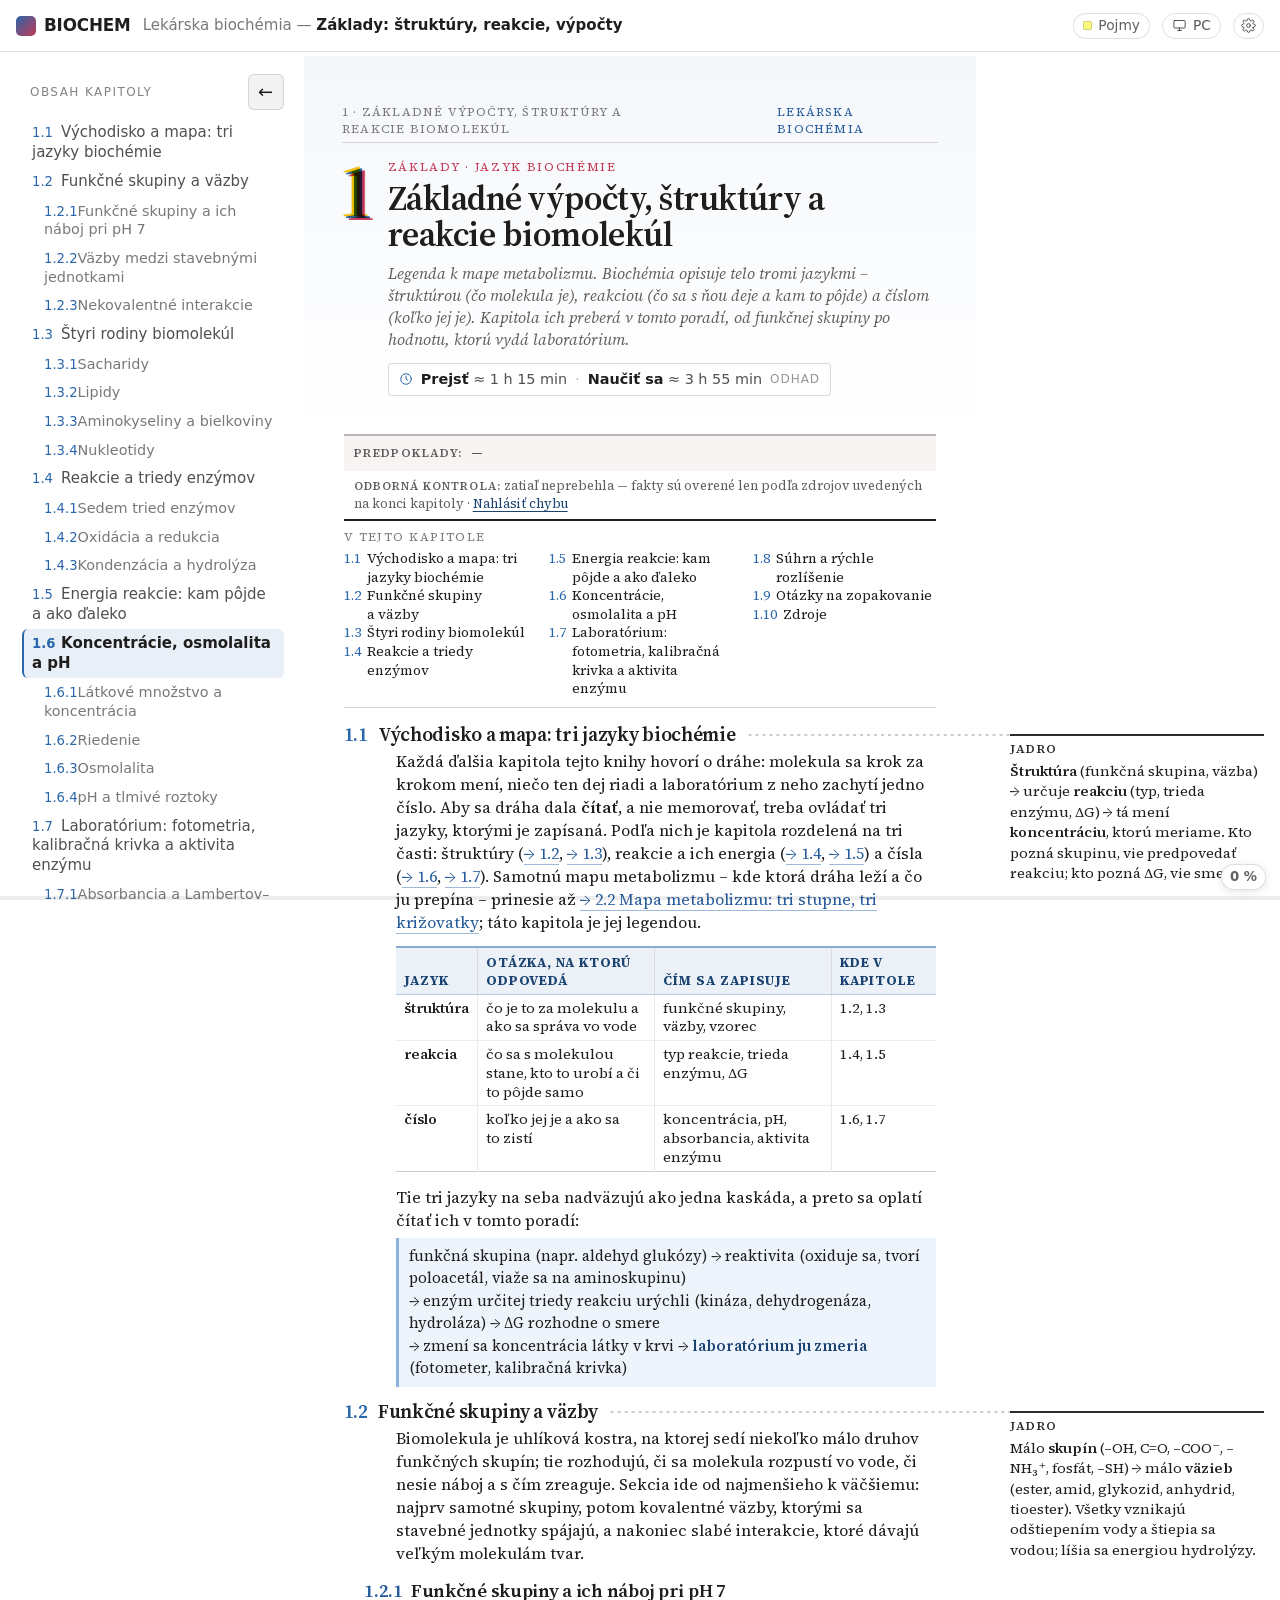
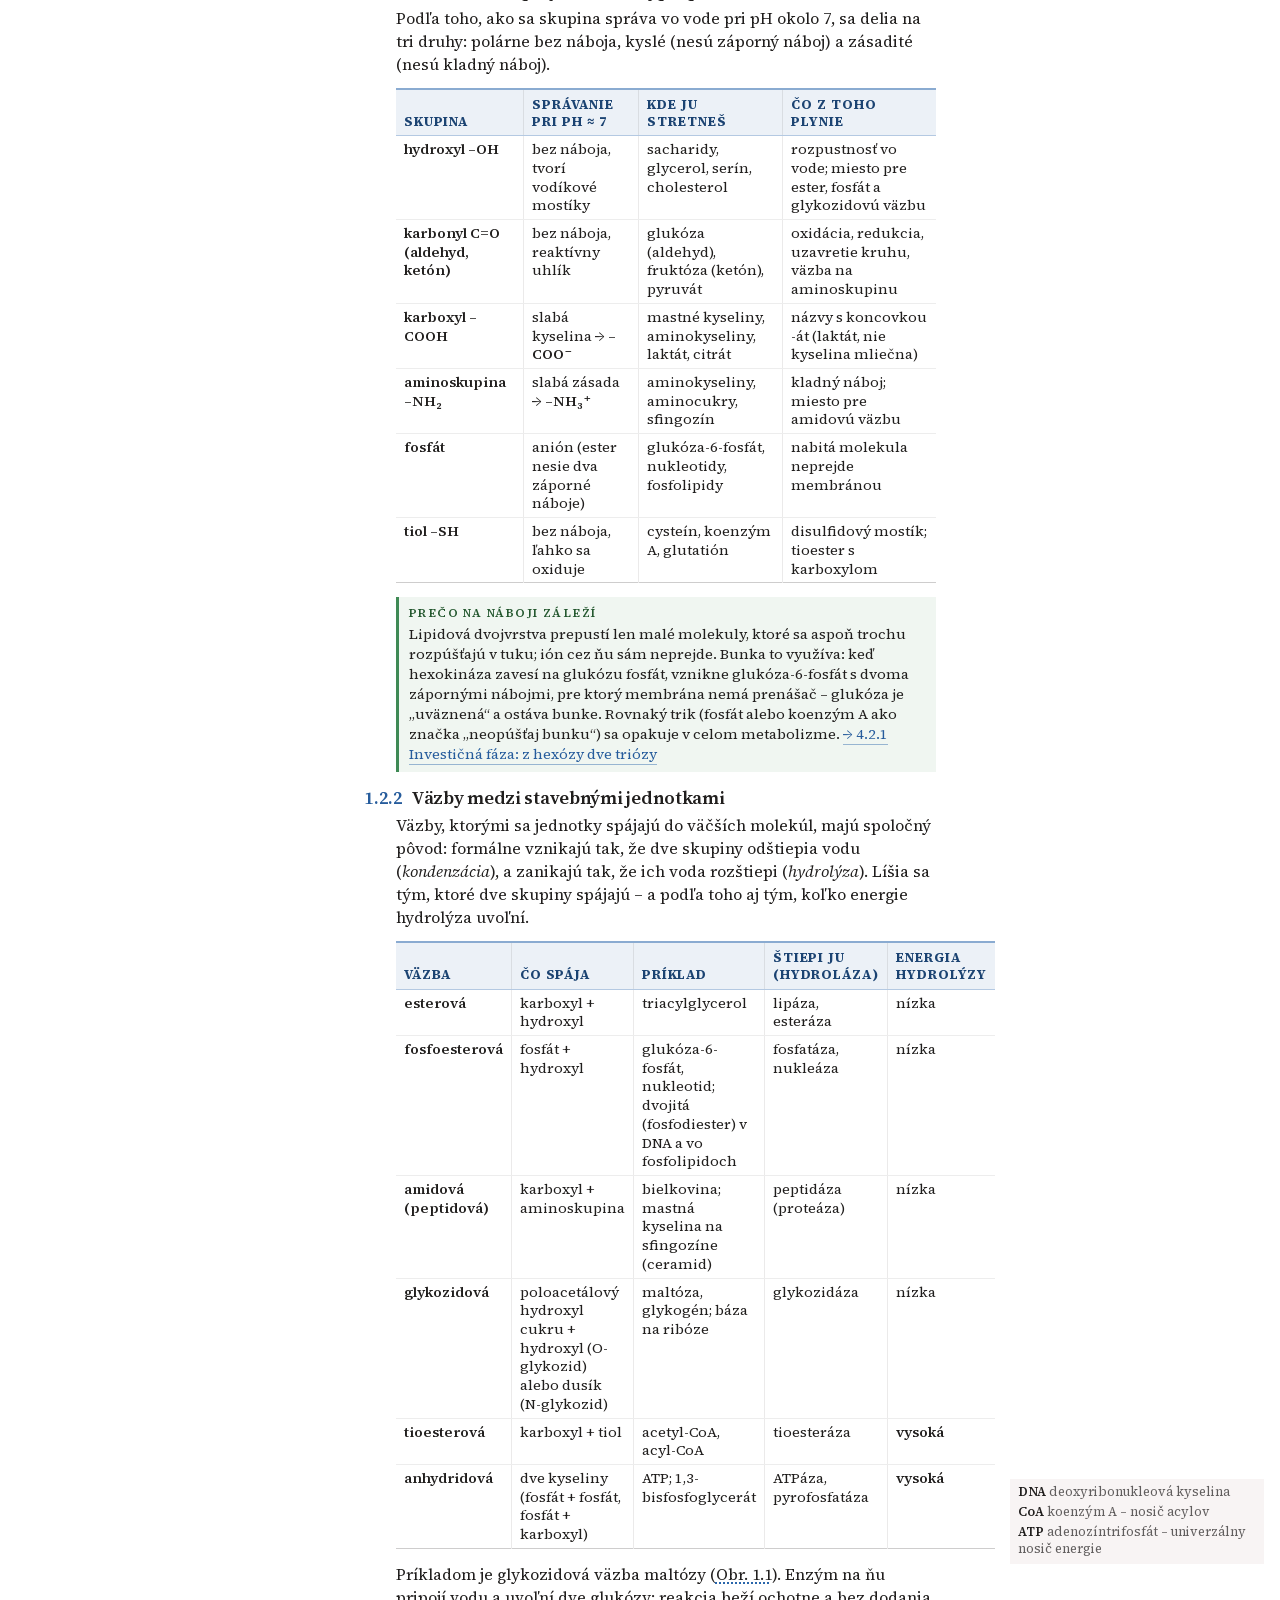
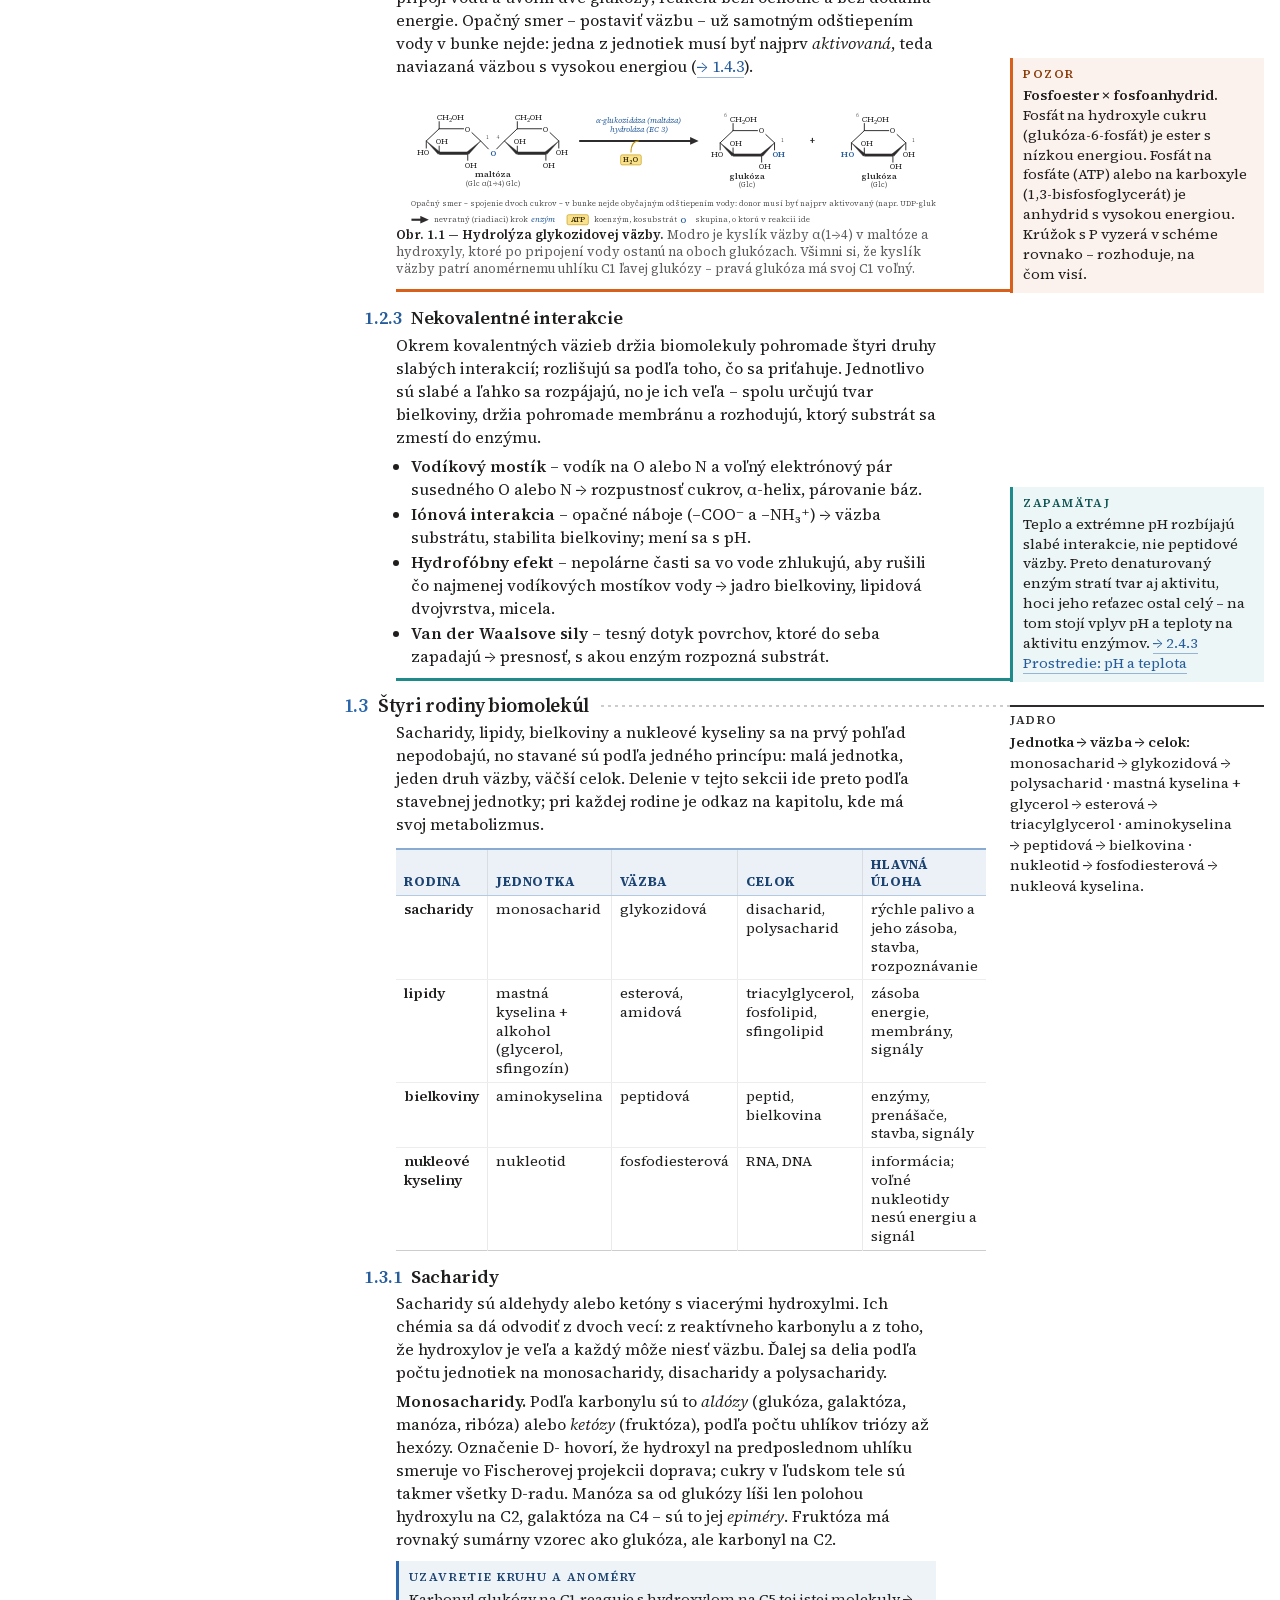
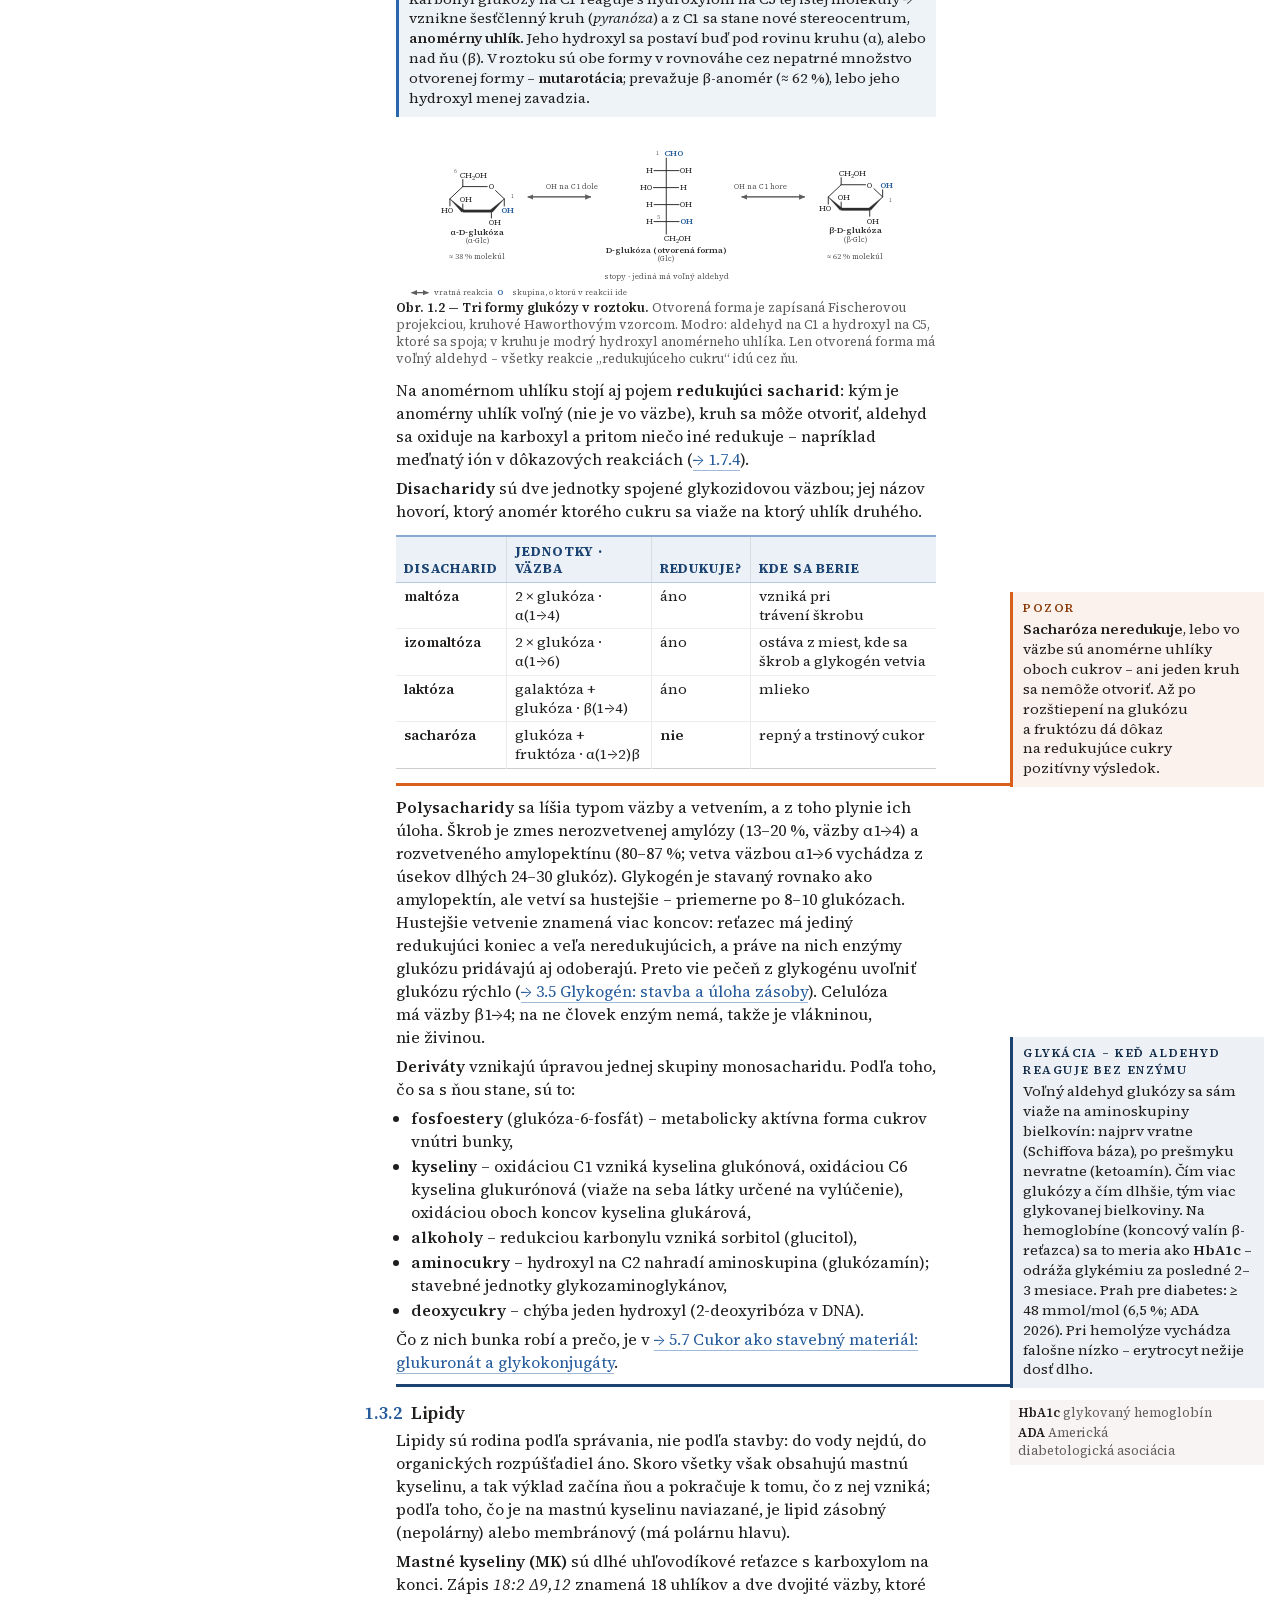
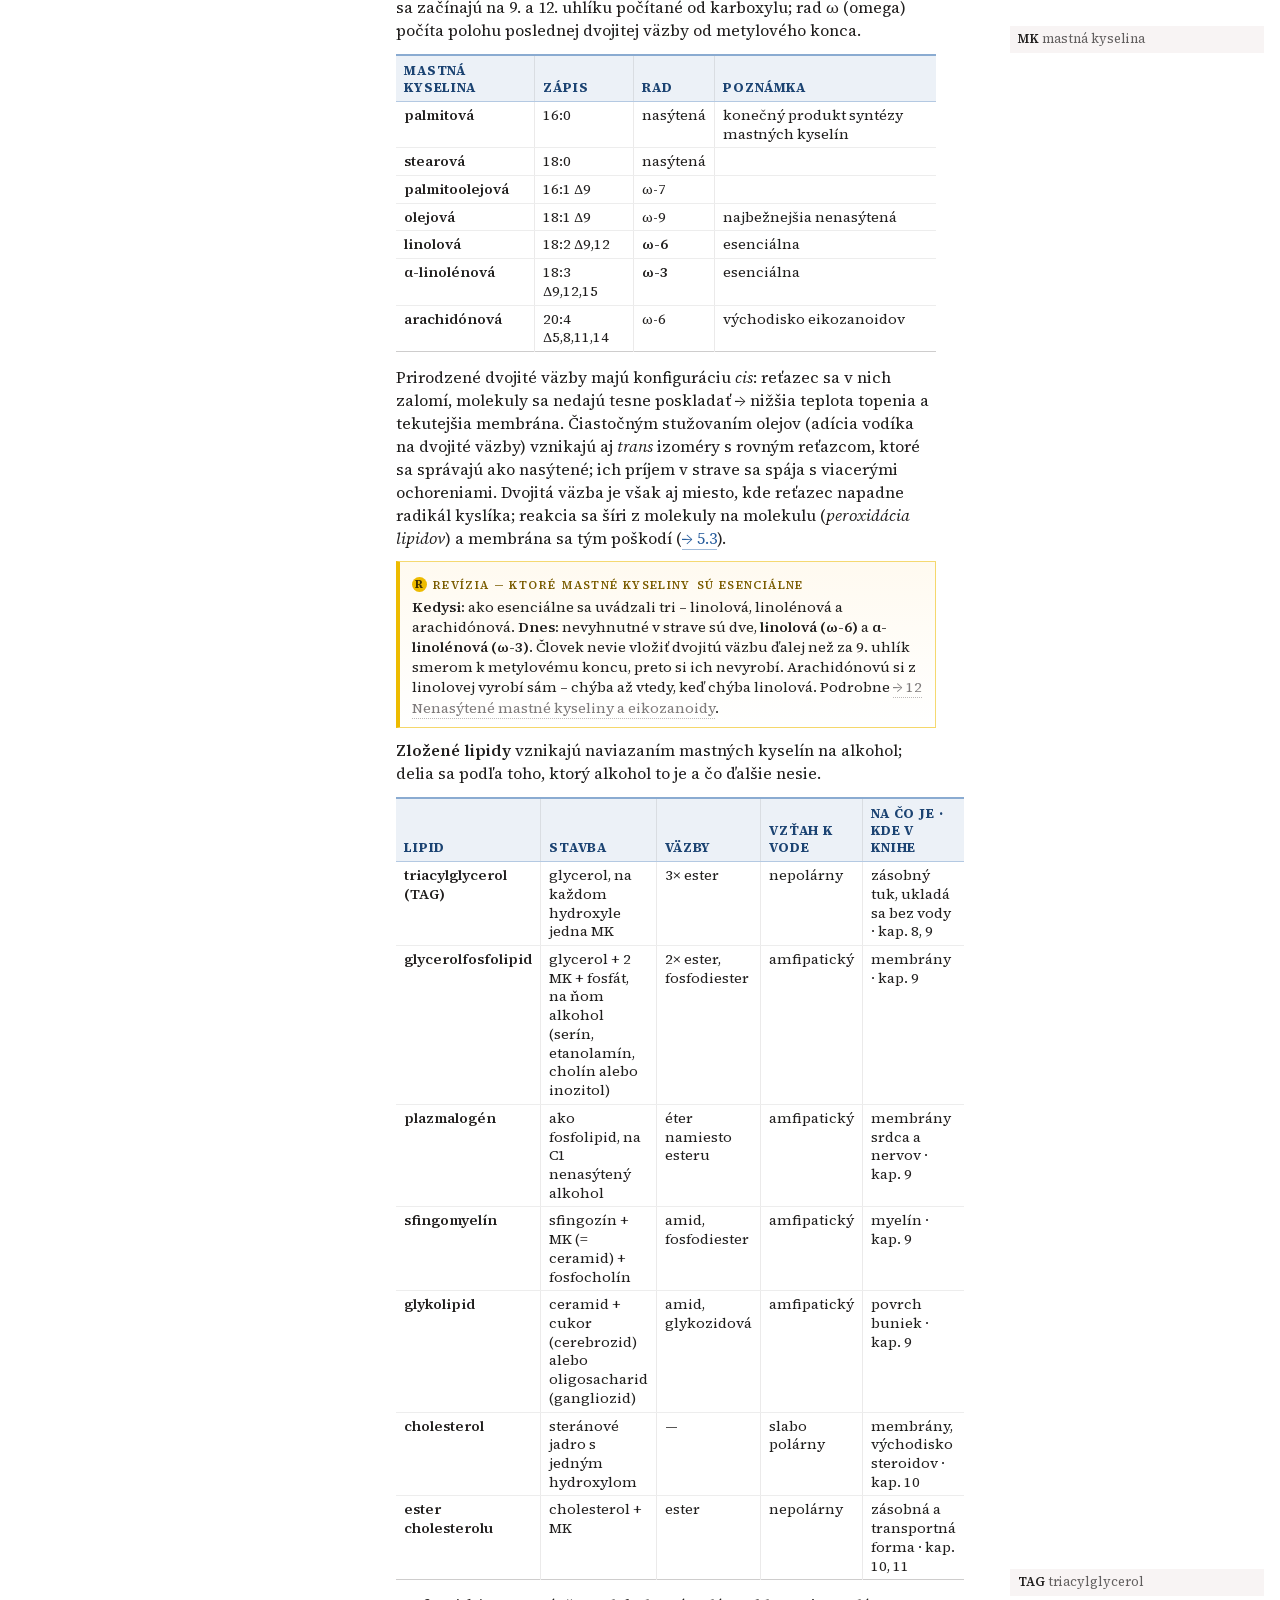
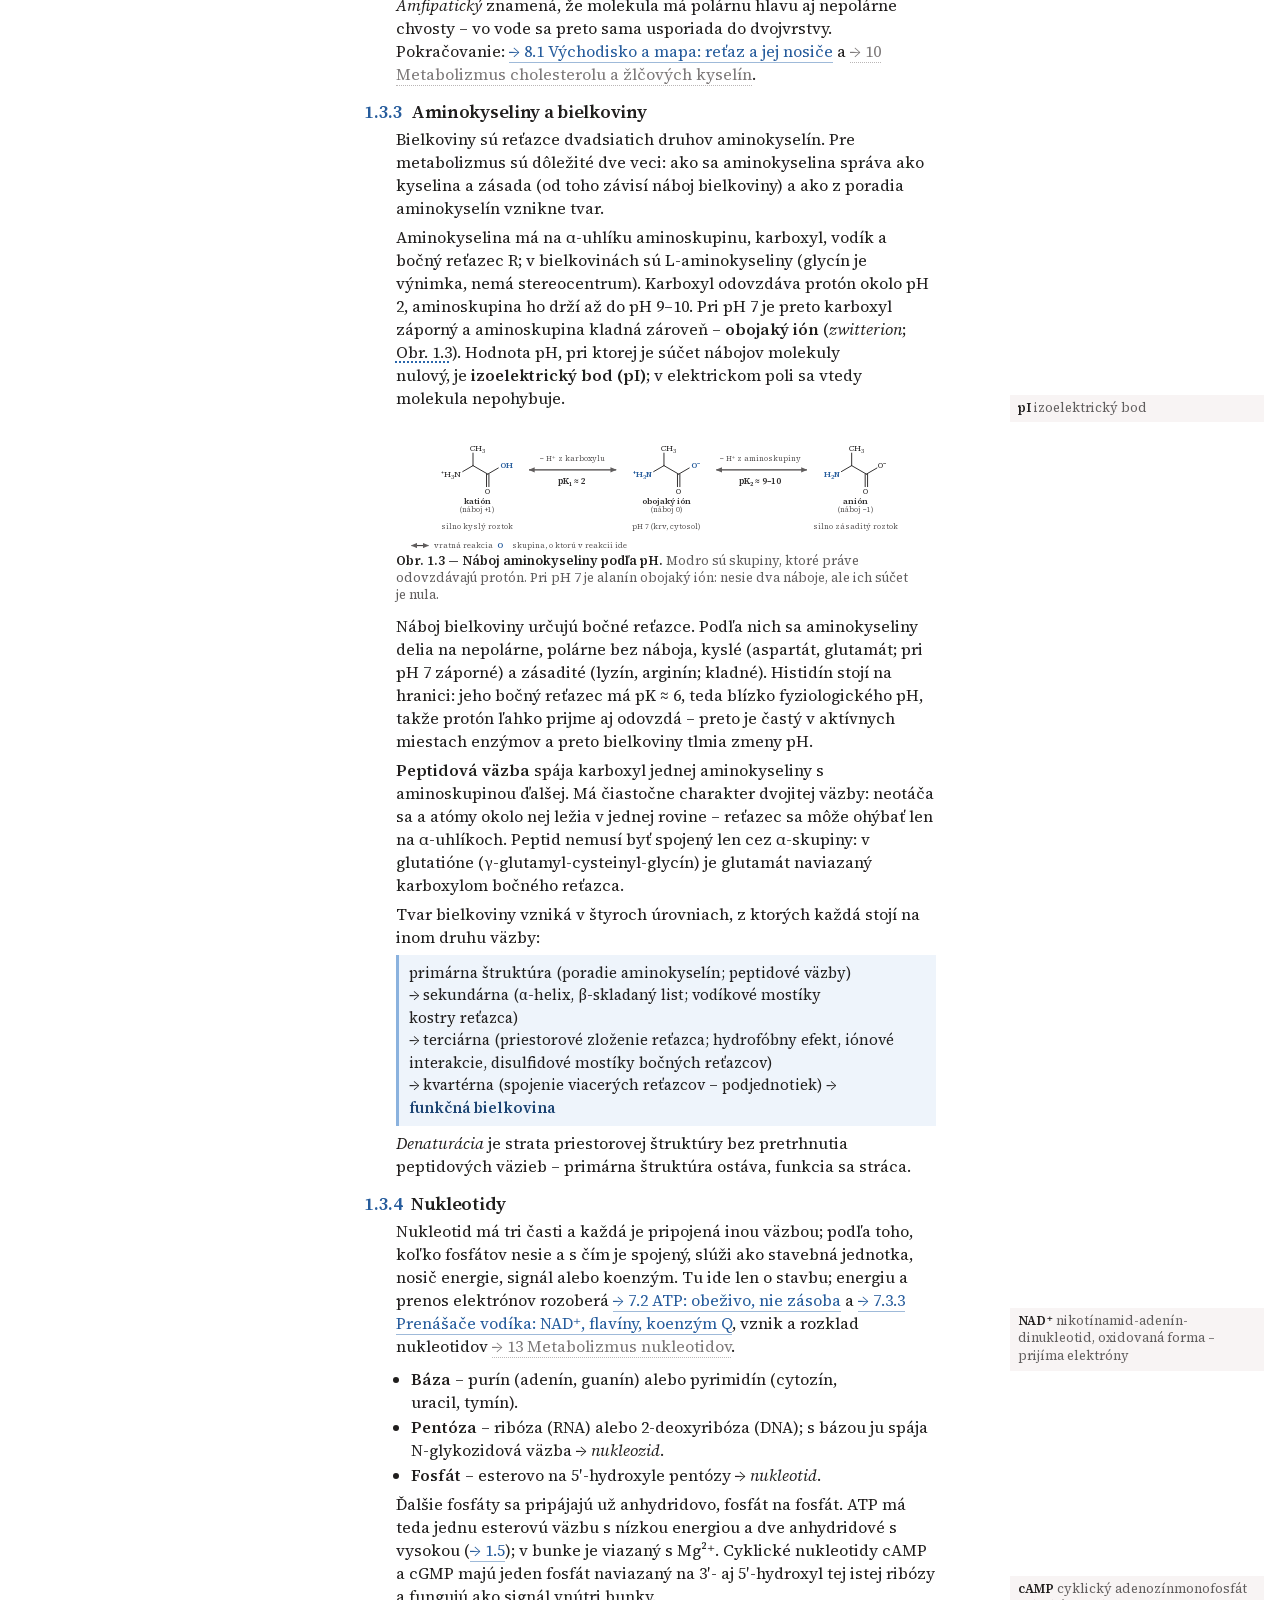
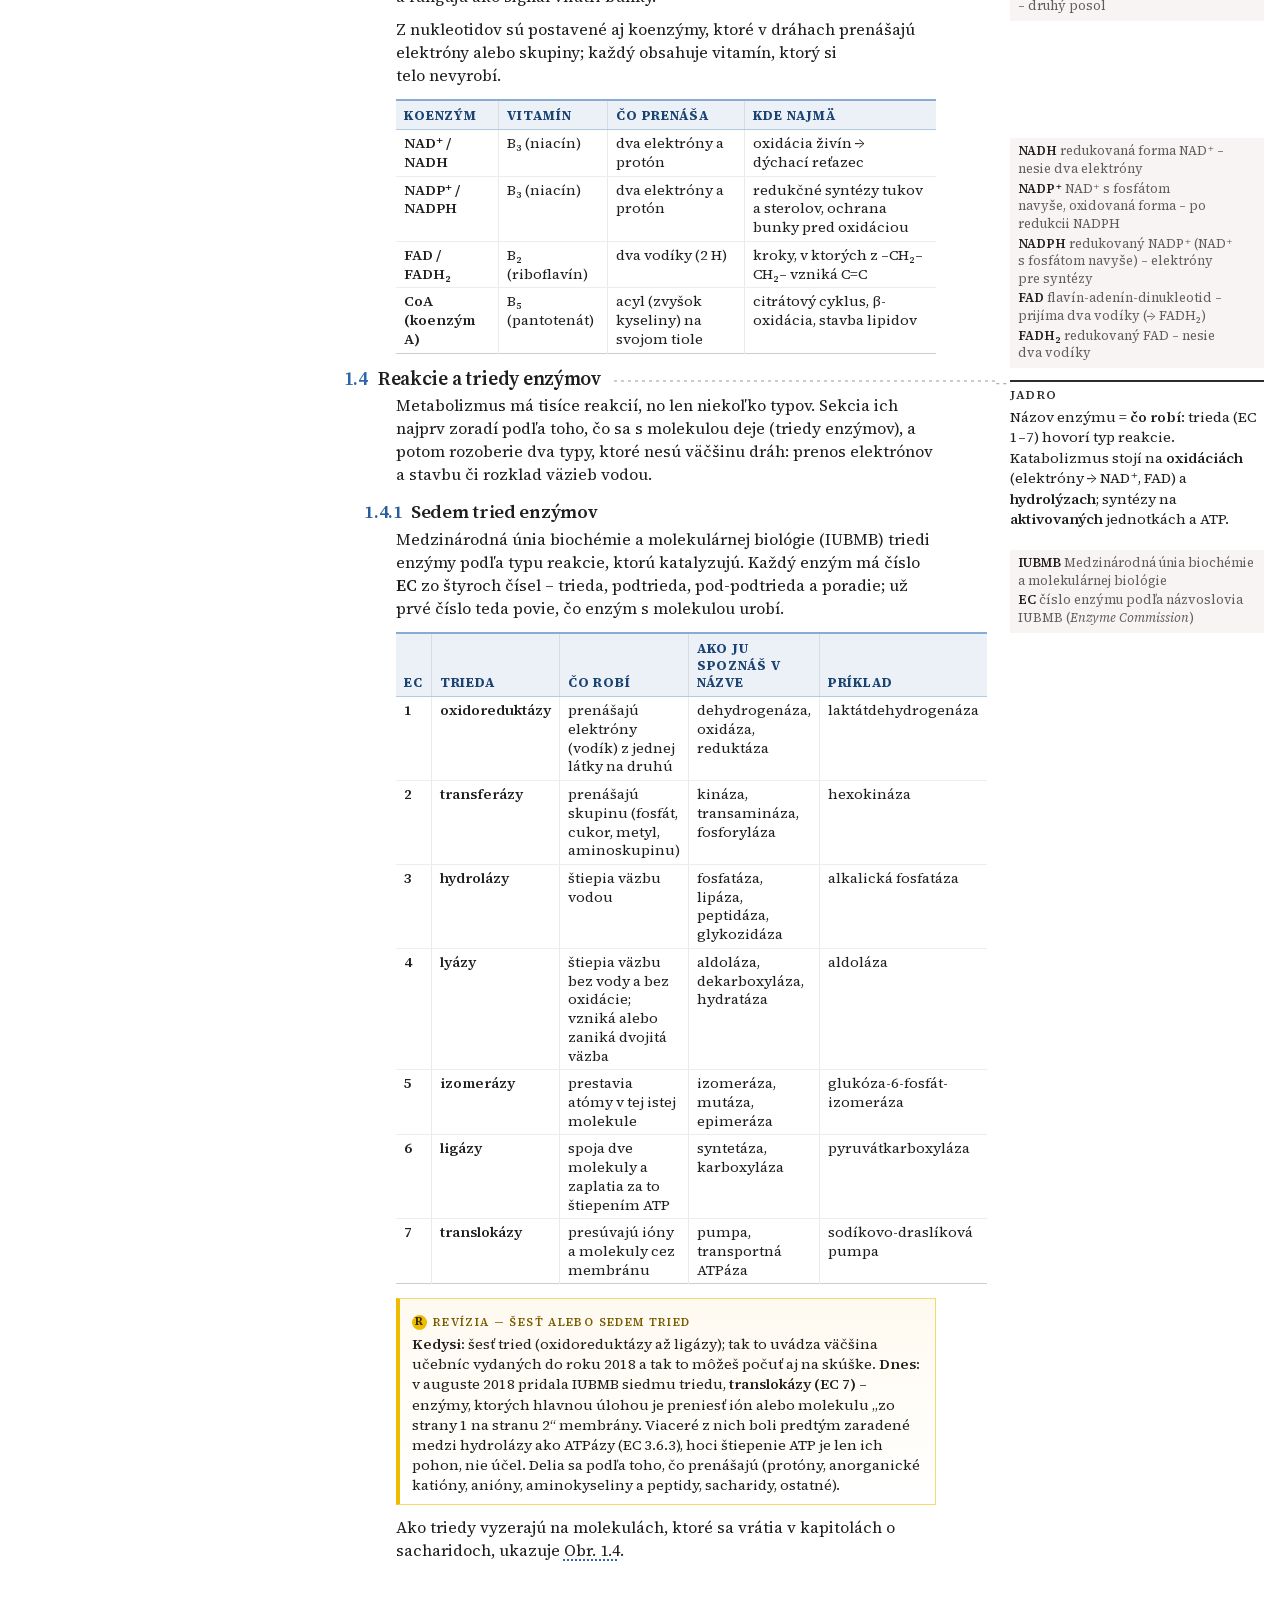
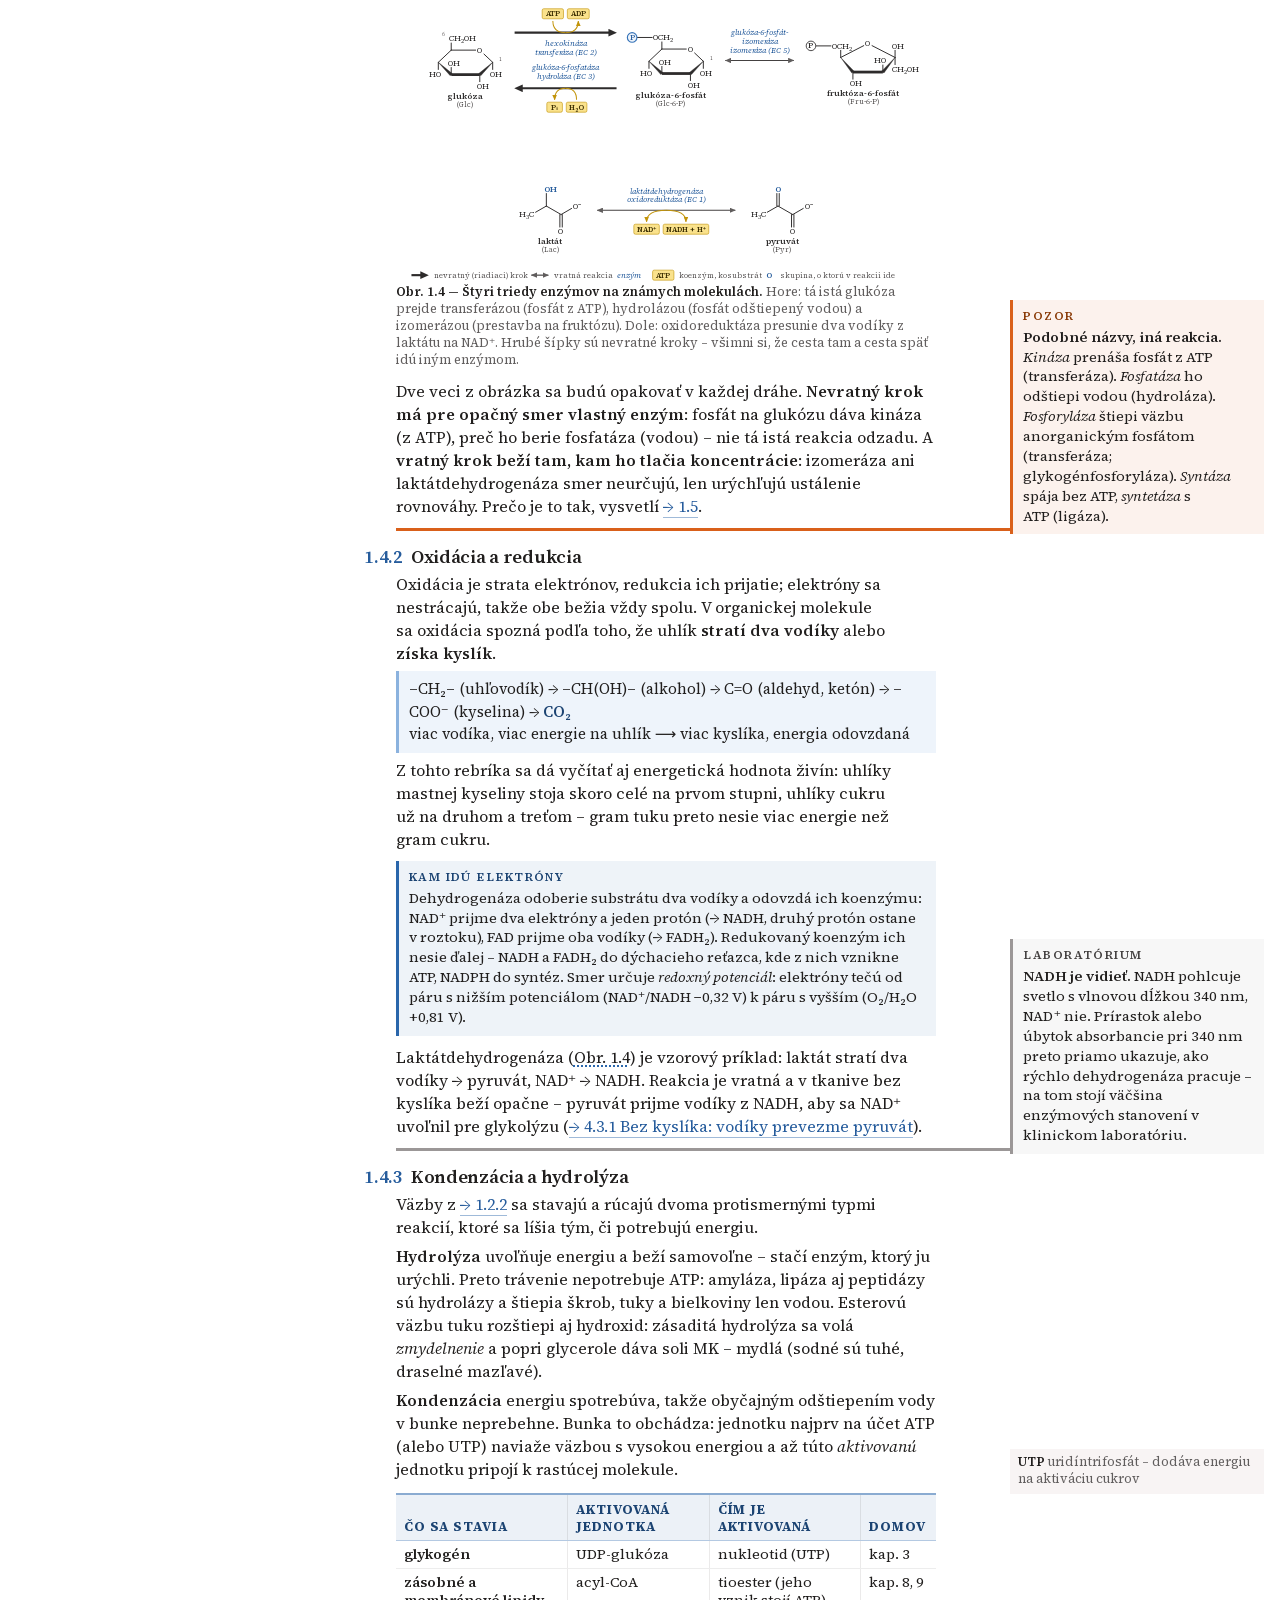
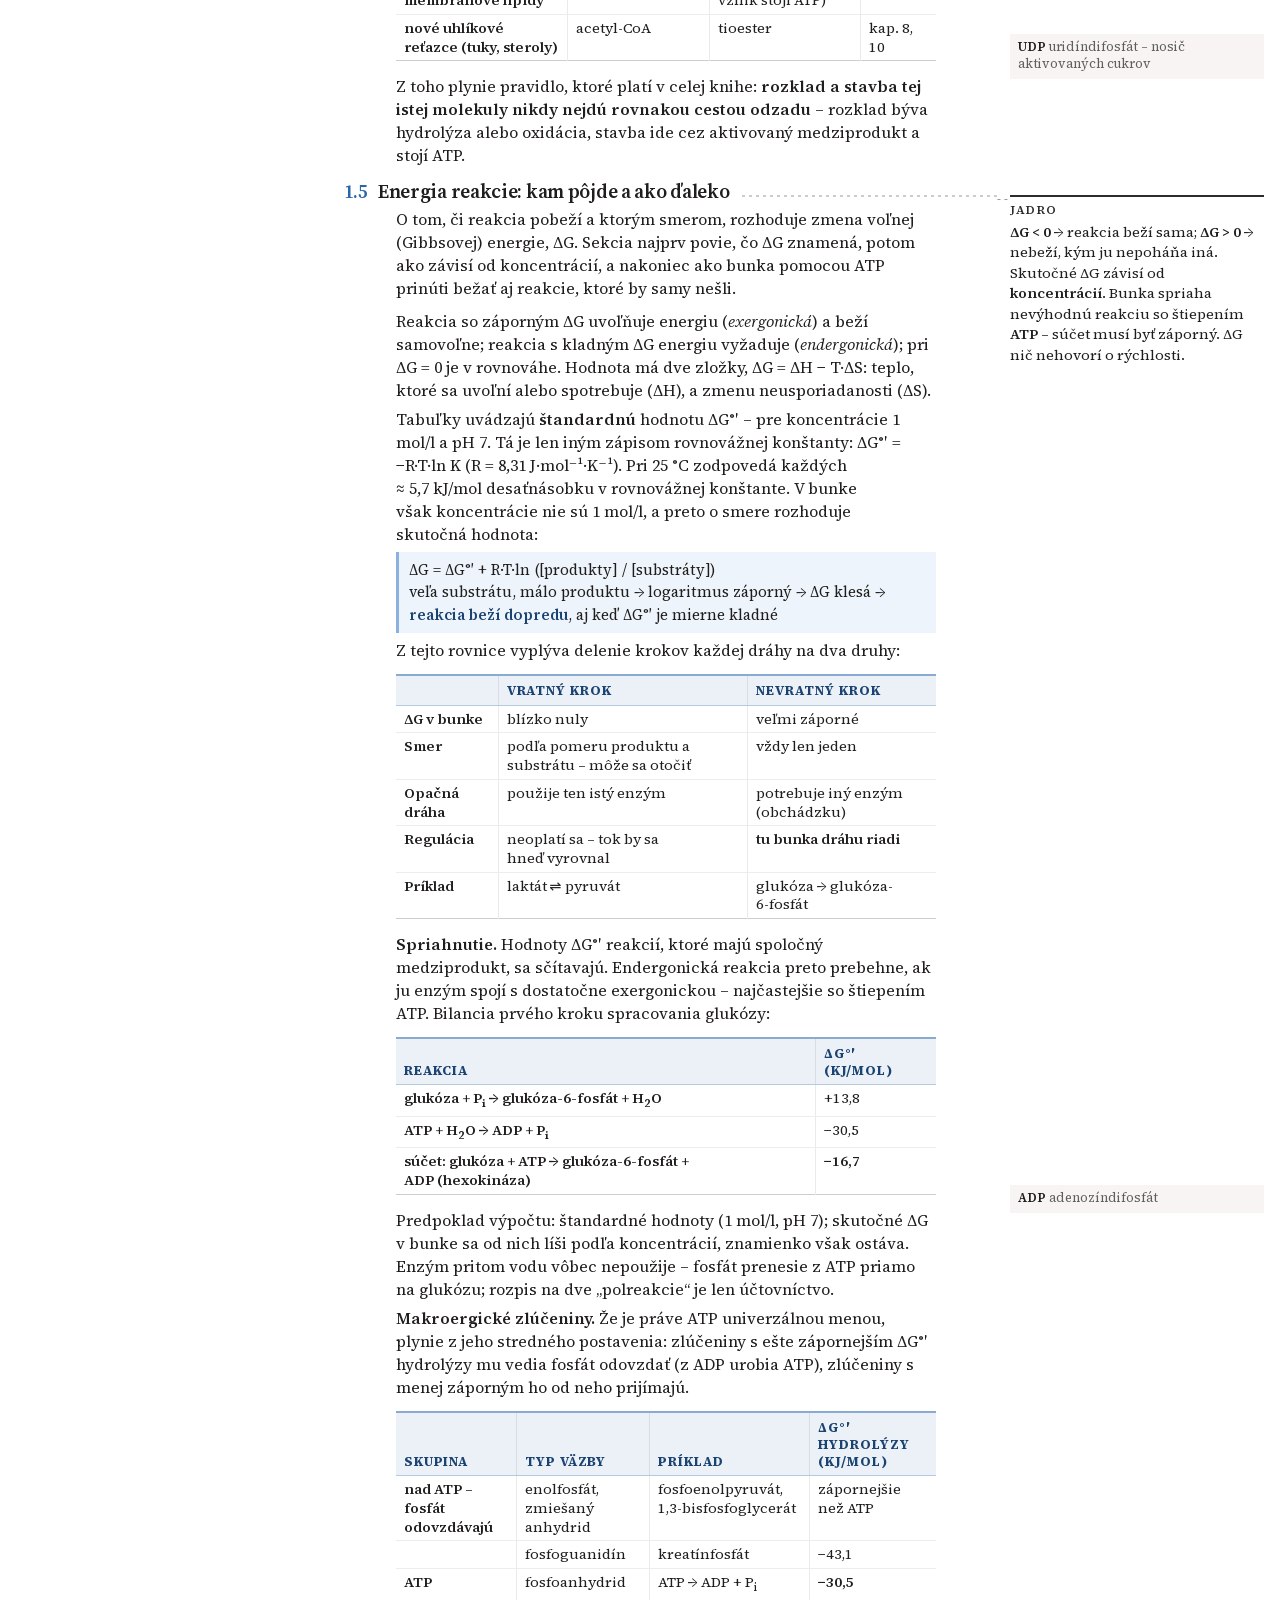
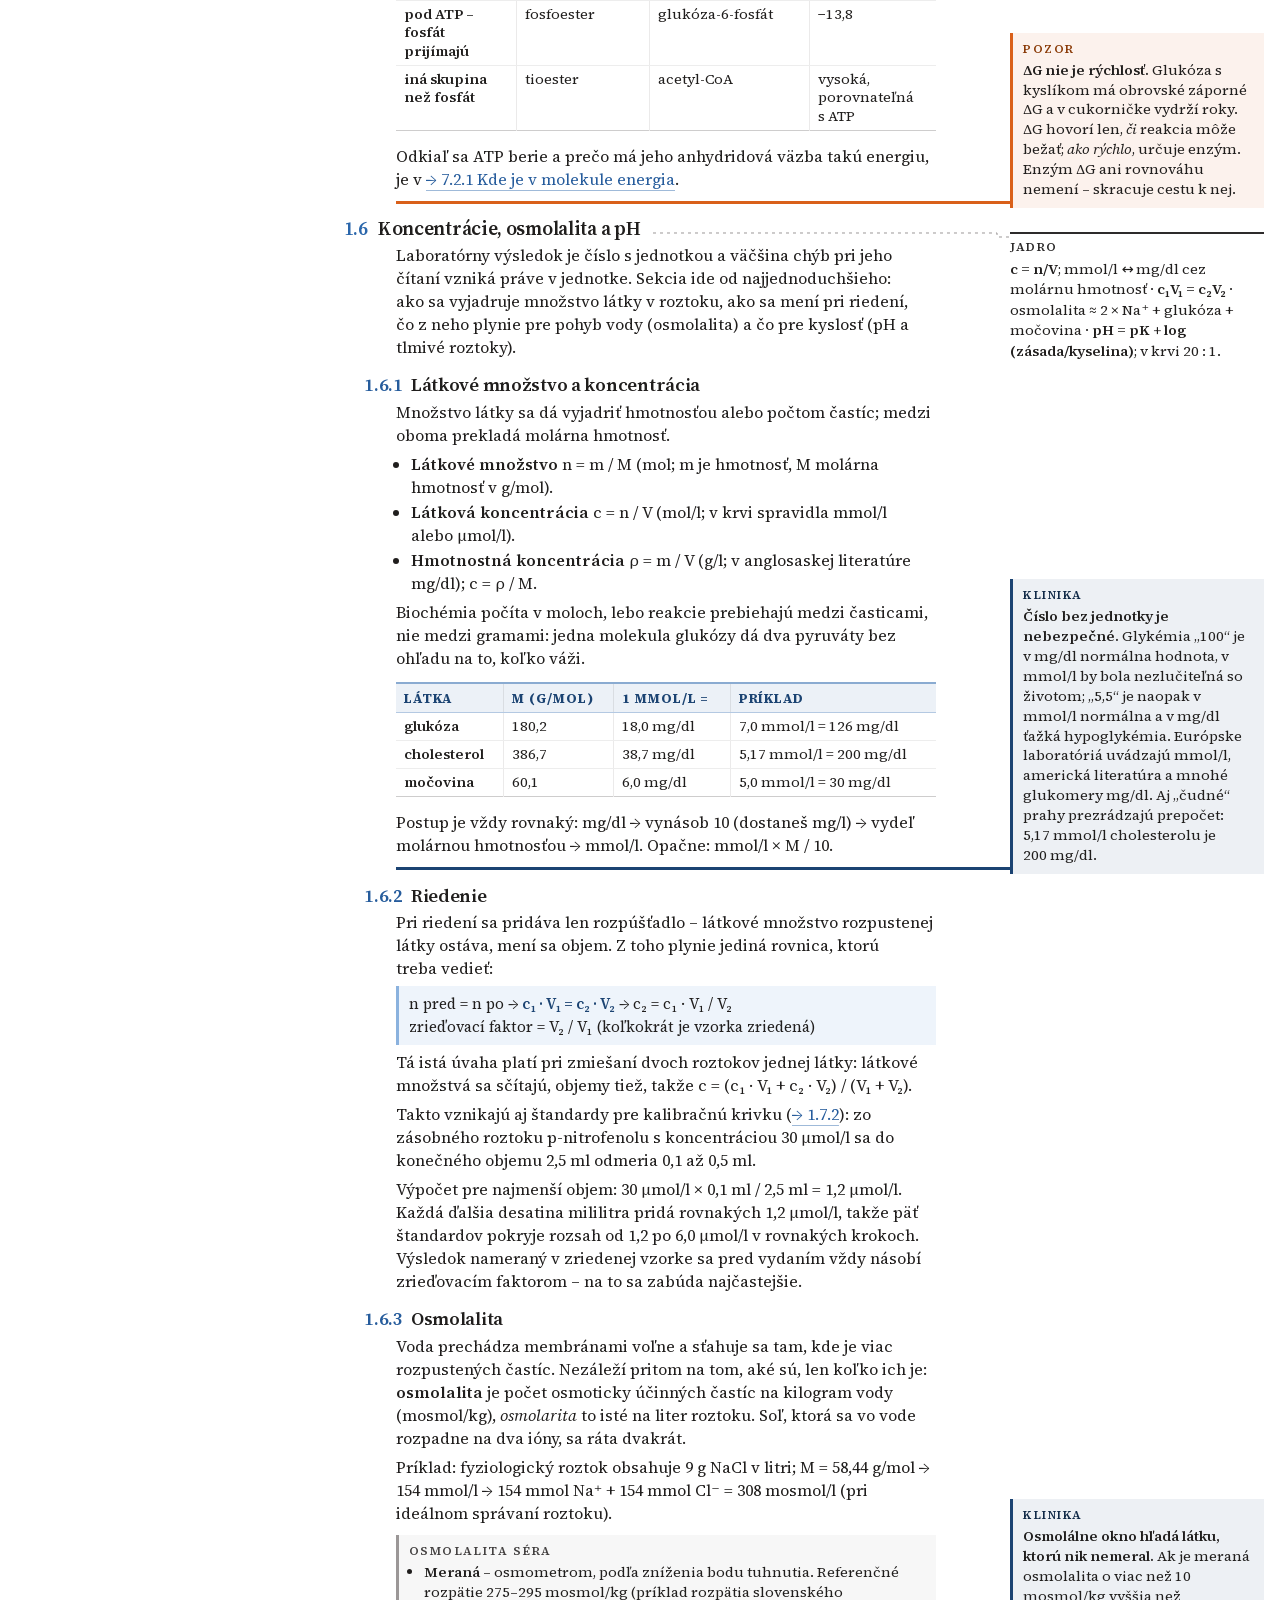
==== commit 480fd905: "Kniha - stav 2026-10-19 09:26" ====
--- a/chapters/01_zaklady_biomolekuly.html
+++ b/chapters/01_zaklady_biomolekuly.html
@@ -4,9 +4,10 @@
 <meta charset="utf-8">
 <meta name="viewport" content="width=device-width, initial-scale=1">
 <title>1 · Základné výpočty, štruktúry a reakcie biomolekúl</title>
-<script>/* PATOLA: stránka v náhľade (assets/js/peek.js) — skryť hlavičku skôr, než sa vykreslí */if(/[?&]embed=/.test(location.search))document.documentElement.classList.add("pk-embed")</script>
-<script>/* PATOLA: pri F5/Späť ukázať stránku až na obnovenej pozícii (peek.js odkryje; poistka 2 s) */(function(){try{var h=document.documentElement,n=performance.getEntriesByType("navigation")[0],t=n&&n.type,s=location.search;if(/[?&]y=[1-9]/.test(s)||(!/[?&]embed=/.test(s)&&(t==="reload"||t==="back_forward")&&parseInt(sessionStorage.getItem("pk-y:"+location.pathname),10)>0)){h.classList.add("pk-restoring");setTimeout(function(){h.classList.remove("pk-restoring")},2000)}}catch(e){}})()</script>
-<script>/* BIOCHEM: skrytý bočný obsah (assets/js/toc-collapse.js) — zapnúť pred vykreslením, nech stránka neblikne */try{if(localStorage.getItem("bc-toc-collapsed")==="1")document.documentElement.classList.add("toc-collapsed")}catch(e){}</script>
+<script>/* stránka v náhľade (assets/js/peek.js) — skryť hlavičku skôr, než sa vykreslí */if(/[?&]embed=/.test(location.search))document.documentElement.classList.add("pk-embed")</script>
+<script>/* pri F5/Späť ukázať stránku až na obnovenej pozícii (peek.js odkryje; poistka 2 s) */(function(){try{var h=document.documentElement,n=performance.getEntriesByType("navigation")[0],t=n&&n.type,s=location.search;if(/[?&]y=[1-9]/.test(s)||(!/[?&]embed=/.test(s)&&(t==="reload"||t==="back_forward")&&parseInt(sessionStorage.getItem("pk-y:"+location.pathname),10)>0)){h.classList.add("pk-restoring");setTimeout(function(){h.classList.remove("pk-restoring")},2000)}}catch(e){}})()</script>
+<script>/* úvodné načítanie (assets/js/peek.js): pf-intro vždy (okrem náhľadu, maximalizácie z náhľadu ?ni=1 a zníženého pohybu); pf-mid, keď sa kapitola otvára uprostred (F5/Späť na uloženej pozícii, ?y=, odkaz na sekciu) */(function(){try{var h=document.documentElement,s=location.search,n=performance.getEntriesByType("navigation")[0],t=n&&n.type;if(/[?&](embed|ni)=/.test(s)||(window.matchMedia&&matchMedia("(prefers-reduced-motion: reduce)").matches))return;h.classList.add("pf-intro");if(/[?&]y=[1-9]/.test(s)||location.hash.length>1||((t==="reload"||t==="back_forward")&&parseInt(sessionStorage.getItem("pk-y:"+location.pathname),10)>0))h.classList.add("pf-mid");setTimeout(function(){h.classList.remove("pf-intro","pf-hero","pf-go","pf-mid")},8000)}catch(e){}})()</script>
+<script>/* skrytý bočný obsah (assets/js/toc-collapse.js) — zapnúť pred vykreslením, nech stránka neblikne */try{if(localStorage.getItem("pf-toc-collapsed")==="1")document.documentElement.classList.add("toc-collapsed")}catch(e){}</script>
 <script src="../assets/js/view-early.js"></script>
 <link rel="stylesheet" href="../assets/fonts/fonts.css">
 <link rel="stylesheet" href="../assets/styles/site.css">
@@ -135,8 +136,8 @@
 .sec-h{display:flex;gap:10px;font-size:calc(16px*var(--z,1));font-weight:600;margin:0 0 5px}
 .sec-h .n{color:var(--color-accent);font-variant-numeric:tabular-nums}
 .sec-body{padding-left:calc(2.6em + 10px);margin-bottom:14px}
-.sub-h{font-size:calc(13.5px*var(--z,1));font-weight:600;margin:12px 0 4px}
-.sub-h .n{color:var(--color-accent-700);font-variant-numeric:tabular-nums;margin-right:6px}
+.sub-h{font-size:calc(15.5px*var(--z,1));font-weight:600;margin:16px 0 5px -1.7em}
+.sub-h .n{color:var(--color-accent-700);font-variant-numeric:tabular-nums;margin-right:8px}
 .micro{font-size:calc(11px*var(--z,1));letter-spacing:0.1em;text-transform:uppercase;
   color:var(--color-neutral-600);margin-bottom:4px}
 
@@ -265,6 +266,7 @@
   .cols-3,.cols-2,.flow-2{grid-template-columns:1fr;column-count:1;display:block}
   .cols-3>div,.cols-2>div{margin-bottom:12px}
   .sec-body{padding-left:0}
+  .sub-h{margin-left:0}
   .opener{gap:12px}
   .opener .num{font-size:calc(46px*var(--z,1))}
   .table{display:block;overflow-x:auto}
@@ -298,7 +300,7 @@
 .chart .bx-m{fill:var(--color-accent-2-200)}
 .chart .bx-k{fill:var(--color-neutral-100);stroke:var(--color-neutral-400)}
 
-/* ══ BIOCHEM: farebné boxy = vrstvy z CLAUDE.md §1.1 (v PATOLE k-morf, k-detek, k-fyz) ══
+/* ══ farebné boxy = vrstvy výkladu (CLAUDE.md §1.1, §5.1); každá kniha používa svoju podmnožinu (book.json → boxes) ══
    Vlastné triedy (.box), NIE .note/.flag/.plain — tie site.js vyplavuje do
    okraja ako poznámky, kým boxy sú jadro textu.  --c = farba pásika,
    --cl = tmavší odtieň pre štítok (kontrast na tónovanom pozadí).        */
@@ -313,14 +315,17 @@
 .box .body ul,.box .body ol{margin:0 0 5px}
 .box .body table.table{margin:5px 0}
 .k-mech{--c:var(--color-accent);--cl:var(--color-accent-800)}
-.k-reg{--c:var(--color-accent-2);--cl:var(--color-accent-2-800)}
-.k-lab{--c:var(--color-neutral-500);--cl:var(--color-neutral-800)}
+.k-morf,.k-reg{--c:var(--color-accent-2);--cl:var(--color-accent-2-800)}
+.k-detek,.k-lab,.k-kvant{--c:var(--color-neutral-500);--cl:var(--color-neutral-800)}
 .k-klin{--c:var(--color-accent-800);--cl:var(--color-accent-900)}
 .k-pozor{--c:#d9601a;--cl:#8a3b08}
 .k-zap{--c:#1f8a8a;--cl:#0f5555}
-.k-chem{--c:#3f8a55;--cl:#24582f}
-
-/* ══ PATOLA: okraj stránky (CLAUDE.md §5.3) ═══════════════════════════════
+.k-fyz,.k-chem{--c:#3f8a55;--cl:#24582f}
+/* „Môžeš počuť“ – pojem alebo údaj z osnovy, ktorý sa nepodarilo doložiť: bez farebnej plochy, prerušovaný pásik */
+.k-pocut{--c:var(--color-neutral-500);--cl:var(--color-neutral-700);background:none;border-left:2px dashed var(--color-neutral-500)}
+.box.k-pocut .body{color:var(--color-neutral-800)}
+
+/* ══ okraj stránky (CLAUDE.md §5.3) ═══════════════════════════════
    Jadro (hlavná myšlienka sekcie) a Skratky nie sú vrstva výkladu → bez farebnej
    plochy a bez ľavého pásika. Šírka pásika 0 zároveň znamená, že site.js k nim
    nekreslí čiaru cez text (čiara má hrúbku ľavého okraja poznámky).           */
@@ -339,7 +344,7 @@
 /* mobil: skratky rastú s ostatným písmom (blok na konci súboru ich pre vyššiu špecifickosť nezachytí) */
 @media screen and (max-width:820px){.box.k-skr .body{font-size:calc(11.5px*var(--z,1))}}
 
-/* ══ obrázky (rovnaké pravidlá ako v ručne písaných kapitolách patofyzie) ═
+/* ══ obrázky (rovnaké pravidlá vo všetkých knihách) ═
    --fw = najväčšia rozumná šírka zobrazenia; malý obrázok sa nerozmaže.   */
 .fig{margin:11px auto;break-inside:avoid;max-width:min(100%,var(--fw,100%))}
 .fig img{display:block;width:100%;height:auto;background:transparent;border:0;cursor:zoom-in}
@@ -355,6 +360,12 @@
 @media screen and (min-width:981px){
   .box,.fig,.fig-row{clear:both}
   .fig-row .fig{clear:none}
+  /* obrázok obtekaný textom (md: titulok obrázka … | side [right] fw=340): vľavo alebo vpravo vedľa odseku;
+     tabuľky, schémy, nadpisy a boxy ho neobtekajú */
+  .fig.side{float:left;clear:both;width:min(38%,var(--fw,340px));margin:2px 22px 10px 0}
+  .fig.side.right{float:right;margin:2px 0 10px 22px}
+  .sec-h,.sub-h,.micro,.diagram,.chart,.table,.cols,.fork,.chain,.flow-2,.quiz,.contents{clear:both}
+  .sec-body::after{content:"";display:block;clear:both}
 }
 @media (max-width:820px){
   .fig-row{display:block}
@@ -370,9 +381,13 @@
   .fig-row{display:block;overflow:hidden}
   .fig-row .fig{float:left;width:calc(50% - 8px);margin:0 0 10px}
   .fig-row .fig+.fig{float:right}
+  /* tlačová strana je užšia než 981 px, obtekanie sa preto zapína zvlášť */
+  .fig.side{float:left;clear:both;width:38%;margin:0 16px 8px 0}
+  .fig.side.right{float:right;margin:0 0 8px 16px}
+  .sec-body::after{content:"";display:block;clear:both}
 }
 
-/* ══ PATOLA: náhľad inej kapitoly (assets/js/peek.js) ═════════════════════
+/* ══ náhľad inej kapitoly (assets/js/peek.js) ═════════════════════
    Panel prekryje stred a pravý stĺpec; hlavička a ľavý obsah ostávajú.
    --pk-left / --pk-top dopočíta skript z polohy bočného panela a hlavičky.
    Maximalizácia = --pk-m → 0 (prechod na left/top/right/bottom, 0,5 s).   */
@@ -428,6 +443,38 @@
 .site-header .crumb{transition:opacity .25s ease}
 .site-header .crumb.pk-fade{opacity:0}
 
+/* ── úvodné načítanie kapitoly (assets/js/peek.js, skorá trieda v tools/build.js) ──────────────
+   Pri otvorení od začiatku (pf-intro): 
+   biela plocha s kolieskom → hlavička kapitoly (po načítaní písma) sa zjaví za .2 s →
+   po načítaní všetkého zvyšok „odmaskuje“ zhora nadol (prvá obrazovka 1 s, ostatok ďalších 0,5 s; popri tom sa obsah zo zmenšenia a rozmazania zaostrí).
+   Pri otvorení uprostred (F5/Späť, odkaz na sekciu; pf-mid) sa hlavička nezjavuje zvlášť: po obnovení pozície sa odmaskuje viditeľná časť zhora nadol a zväčšuje sa od stredu obrazovky. Horná lišta ostáva stále. Všetko je pod html.pf-intro, ktorú skript po animácii (alebo po 8 s) zloží. */
+@property --pf-p{syntax:"<length>";inherits:false;initial-value:0px}
+@property --pf-t{syntax:"<number>";inherits:true;initial-value:0}
+@property --pf-hb{syntax:"<length>";inherits:false;initial-value:0px}
+@keyframes pf-spin{to{transform:rotate(360deg)}}
+@media screen{
+  html.pf-intro{background:#fff}
+  html.pf-intro::after{opacity:1;transition:opacity .2s ease;
+    content:"";position:fixed;z-index:5;left:50%;top:50%;width:34px;height:34px;margin:-17px 0 0 -17px;
+    box-sizing:border-box;border:3px solid color-mix(in srgb,var(--color-accent) 18%,transparent);
+    border-top-color:var(--color-accent);border-radius:50%;animation:pf-spin .8s linear infinite;pointer-events:none}
+  html.pf-intro.pf-hero::after{opacity:0}
+  html.pf-intro .site-shell{
+    --pf-edge:240px;
+    -webkit-mask-image:linear-gradient(180deg,#000 calc(var(--pf-p) - var(--pf-edge)),transparent var(--pf-p)),linear-gradient(180deg,#000 var(--pf-hb),transparent var(--pf-hb));
+    mask-image:linear-gradient(180deg,#000 calc(var(--pf-p) - var(--pf-edge)),transparent var(--pf-p)),linear-gradient(180deg,#000 var(--pf-hb),transparent var(--pf-hb))}
+  .pf-veil{position:fixed;left:0;right:0;bottom:0;top:var(--site-header-h,52px);z-index:30;pointer-events:none;
+    -webkit-backdrop-filter:blur(20px);backdrop-filter:blur(20px)}
+  /* zväčšenie celej stránky (vrátane okrajových poznámok a ich čiar); hlavička sa vyrovná opačným pohybom */
+  html.pf-intro.pf-go .page{transform:translateY(calc((1 - var(--pf-t))*36px)) scale(calc(.93 + .07*var(--pf-t)))}
+  html.pf-intro.pf-go:not(.pf-mid) .chapter-hero{transform:translateY(calc(-36px*(1 - var(--pf-t))/(.93 + .07*var(--pf-t)))) scale(calc(1/(.93 + .07*var(--pf-t))))}
+  html.pf-intro:not(.pf-mid) .chapter-hero{opacity:0}
+  html.pf-intro.pf-hero .chapter-hero{opacity:1;transition:opacity .2s ease}
+  html.pf-intro .site-sidebar,html.pf-intro .toc-expand{opacity:0}
+  html.pf-intro.pf-go .site-sidebar,html.pf-intro.pf-go .toc-expand{opacity:1;transition:opacity .5s ease}
+}
+@media (prefers-reduced-motion:reduce){html.pf-intro::after{animation:none}}
+
 /* stránka vnútri náhľadu: len obsah, bez hlavičky a bočného panela */
 html.pk-restoring body{visibility:hidden}
 /* fork: na samostatnom riadku je len nadpis stĺpca; tučné slová v texte ostávajú vo vete */
@@ -446,7 +493,7 @@
 }
 @media print{.pk,.pk-backdrop{display:none!important}}
 
-/* ══ PATOLA: tlač ═════════════════════════════════════════════════════════
+/* ══ tlač ═════════════════════════════════════════════════════════
    Strana A4 má ~700 px, takže sa v tlači zapínajú mobilné pravidlá
    z chapter.css (@media max-width:820px): graf s posuvníkom, tabuľka ako blok.
    Tu ich vraciame a riešime zlom strán.                                    */
@@ -488,13 +535,17 @@
 .side-anchor{display:block;height:0;margin:10px 0;padding:0;position:relative;z-index:4;pointer-events:none}
 /* zalomenie čiary k poznámke, ktorú iná odtlačila nižšie (zvislý + vodorovný úsek, site.js) */
 .side-anchor i{display:none;position:absolute;background-color:inherit}
-@media (max-width:980px){.side-anchor{display:none}}
+/* prerušovaná čiara od nadpisu sekcie k Jadru na okraji (site.js: drawLead) */
+.jadro-lead{position:absolute;z-index:4;pointer-events:none;overflow:visible}
+.jadro-lead path{fill:none;stroke:var(--color-neutral-500);stroke-width:1;stroke-dasharray:3 4}
+@media (max-width:980px){.side-anchor,.jadro-lead{display:none!important}}
+@media print{.jadro-lead{display:none!important}}
 @media (min-width:981px){.box.side-note{margin:0}}
 @media print{.side-anchor{display:none}}
 @media screen and (min-width:981px){.side-note{transform:none!important;overflow-wrap:anywhere}}
 .xref,.xref-soon{white-space:normal}
 
-/* ══ PATOLA: vlastné schémy (chapters/fig/*.svg) ═════════════════════════ */
+/* ══ vlastné schémy (chapters/fig/*.svg) ═════════════════════════ */
 .chart .mk{fill:var(--color-neutral-700)}
 .chart .arw{fill:none;stroke:var(--color-neutral-700);stroke-width:1.5}
 .chart .arwd{fill:none;stroke:var(--color-neutral-600);stroke-width:1.3;stroke-dasharray:5 4}
@@ -516,7 +567,7 @@
 .chart .stk-acc2{fill:none;stroke:var(--color-accent-2-600);stroke-width:2}
 .chart .stk-n{fill:none;stroke:var(--color-neutral-600);stroke-width:1.3}
 
-/* ══ BIOCHEM: štruktúrne vzorce a schémy dráh (CLAUDE.md §5.2) ═════════════
+/* ══ štruktúrne vzorce a schémy dráh (CLAUDE.md §5.2) ═════════════
    Vzorce kreslí tools/vzorce.js z opisov v chapters/fig/mol/, schémy skladá
    tools/schema.js. Farebný kód je v celej knihe rovnaký:
      žltá     = koenzým, kosubstrát          modrá (akcent) = enzým a skupina, o ktorú v reakcii ide
@@ -539,6 +590,23 @@
 .chart .wg.hl{fill:var(--color-accent-600);stroke:var(--color-accent-600)}
 .chart .at.hl{fill:var(--color-accent-700);font-weight:600}
 .chart .pc.hl{fill:var(--color-accent-100);stroke:var(--color-accent-600);stroke-width:1.5}
+/* druhá sledovaná skupina (zv2) – karmínová; len v schéme, ktorá sleduje dve skupiny naraz a nemá reguláciu */
+.chart .bd.hl2{stroke:var(--color-accent-2-600);stroke-width:1.7}
+.chart .bd.bb.hl2{stroke-width:3.6}
+.chart .wg.hl2{fill:var(--color-accent-2-600);stroke:var(--color-accent-2-600)}
+.chart .at.hl2{fill:var(--color-accent-2-700);font-weight:600}
+.chart .pc.hl2{fill:var(--color-accent-2-100);stroke:var(--color-accent-2-600);stroke-width:1.5}
+.chart .t-zv{font-size:10.5px;font-weight:700;fill:var(--color-accent-700)}
+.chart .t-zv2{font-size:10.5px;font-weight:700;fill:var(--color-accent-2-700)}
+.chart .mk-zv{fill:var(--color-accent-500)}
+/* prenos sledovanej skupiny: tenká farebná čiara POD čiernymi šípkami reakcie; .halo = podklad čiernej šípky
+   vo farbe pozadia, aby ju farebná čiara neprerušila (kreslí sa: farebné → .halo → .rx) */
+.chart .zv-s{fill:none;stroke:var(--color-accent-500);stroke-width:1.2}
+.chart .zv2-s{fill:none;stroke:var(--color-accent-2-500);stroke-width:1.2}
+.chart .halo{fill:none;stroke:#fff;stroke-width:5.5;stroke-linecap:butt}
+.chart .br-zv{fill:none;stroke:var(--color-accent-600);stroke-width:1.3}
+.chart .br-zv2{fill:none;stroke:var(--color-accent-2-600);stroke-width:1.3}
+.chart .mk-zv2{fill:var(--color-accent-2-500)}
 .chart .mn{font-size:10.5px;font-weight:600;fill:var(--color-neutral-900)}
 .chart .ms{font-size:9px;fill:var(--color-neutral-700)}
 /* reakcia: šípka, enzým, koenzýmy */
@@ -602,7 +670,7 @@
   figure.chart.has-rk-open svg{max-height:none}
 }
 /* ══ Odborná kontrola a otázky na zopakovanie (CLAUDE.md §1.3, §2.2) ═══════
-   Rovnaké v PATOLE aj v patofyzii (tools/chapter-extra.css oboch projektov). */
+   Rovnaké vo všetkých knihách (KNIHY-CORE). */
 .reviewed{font-size:calc(10.5px*var(--z,1));line-height:1.4;margin:-4px 0 12px;padding:0 10px;color:var(--color-neutral-700)}
 .reviewed b{font-size:calc(9.5px*var(--z,1));letter-spacing:.1em;text-transform:uppercase;font-weight:600}
 .reviewed a{color:var(--color-accent-800)}
@@ -639,7 +707,7 @@
 /* text otázky sa pri rýchlom otváraní a zatváraní (dvojklik) nemá označovať */
 ol.quiz summary{-webkit-user-select:none;user-select:none}
 
-/* ══ PATOLA: mobil — o stupeň väčšie písmo (≈ +7 %) ══════════════════════
+/* ══ mobil — o stupeň väčšie písmo (≈ +7 %) ══════════════════════
    Veľkosti v chapter.css sú v px (sadzba na tlačenú stranu), takže sa na
    úzkej obrazovke zväčšujú po jednej, každá o rovnaký krok. `screen`, lebo
    strana A4 je užšia než 820 px a tlač by pravidlo chytila tiež.
@@ -648,7 +716,7 @@
 @media screen and (max-width:820px){
   .page{font-size:calc(14.5px*var(--z,1))}
   .sec-h{font-size:calc(17px*var(--z,1))}
-  .sub-h{font-size:calc(14.5px*var(--z,1))}
+  .sub-h{font-size:calc(16.5px*var(--z,1))}
   .standfirst{font-size:calc(14px*var(--z,1))}
   .chain,.cols-2,.cols-3,.flow-2,.lede,ol.quiz .ans{font-size:calc(13.5px*var(--z,1))}
   .page table.table,.box .body,.rev .body,.note .body,.flag .body,.plain .body,.fork{font-size:calc(13px*var(--z,1))}
@@ -657,10 +725,11 @@
   .fig figcaption,.chart figcaption,figure.keep>figcaption,.reviewed{font-size:calc(11.5px*var(--z,1))}
   .box .label,.rev .label,.note .label,.flag .label,.plain .label,
   .contents .label,.deps b,.next b,.eyebrow,.src .micro{font-size:calc(10.5px*var(--z,1))}
-  /* vysvetlivky a popis v lupe (glossary.css je zdieľaný s patofyziou, preto tu) */
+  /* vysvetlivky a popis v lupe (glossary.css je zdieľaný, preto tu) */
   .pf-tip{font-size:calc(14px*var(--z,1))}
-  .pf-tip h4{font-size:calc(15.5px*var(--z,1))}
-  .pf-tip .kicker,.pf-tip-body .fork > div{font-size:calc(13px*var(--z,1))}
+  .pf-tip h4{font-size:calc(19px*var(--z,1))}
+  .pf-tip .kicker{font-size:calc(15px*var(--z,1))}
+  .pf-tip-body .fork > div{font-size:calc(13px*var(--z,1))}
   .pf-tip-body .chain,.pf-tip-body .why,.pf-lb-cap{font-size:calc(13.5px*var(--z,1))}
   .pf-tip figcaption{font-size:calc(12px*var(--z,1))}
 }
@@ -678,9 +747,22 @@
   .chapter-hero{margin-left:calc(-1*min(40px,var(--pg-x)));margin-right:calc(-1*min(40px,var(--pg-x)))}
 }
 
+/* ══ tabuľky: hlavička stĺpcov ako zreteľný pás kategórií, jemne oddelené stĺpce a odstup od
+   okolitých odsekov – tabuľka za „…delia sa na:“ sa nesmie zlievať s textom (pripomienka autora 16. 10. 2026) */
+.page table.table{margin:12px 0 14px!important;border-top:2px solid color-mix(in srgb,var(--color-accent) 55%,#fff);
+  border-bottom:1px solid color-mix(in srgb,var(--color-text) 22%,transparent)}
+.page table.table thead th{background:color-mix(in srgb,var(--color-accent) 9%,#fff);
+  color:var(--color-accent-800);font-weight:700;letter-spacing:.07em;padding:6px 8px 5px;
+  border-bottom:1.5px solid color-mix(in srgb,var(--color-accent) 35%,#fff);vertical-align:bottom}
+.page table.table td{padding:4px 8px}
+.page table.table td+td,.page table.table th+th{border-left:1px solid color-mix(in srgb,var(--color-text) 9%,transparent)}
+.page table.table tbody tr:last-child td{border-bottom:0}
+.box .body table.table,.rev table.table{margin:7px 0 8px!important}
+@media print{.page table.table thead th{background:none}}
+
 /* farebné stĺpce tabuľky (hlavička v .md končí {zel} | {fial} | {ruz} | {tyrk}) – keď sú stĺpce
    rovnocenné kategórie, ktoré si má čitateľ zapamätať ako trojicu.
-   Značky sú rovnaké ako v PATOLE; {fial} = akcent knihy (tu modrá), {ruz} = akcent-2 (tu karmínová) */
+   {fial} = akcent knihy, {ruz} = akcent-2 knihy */
 .c-zel{--tc:#3f8a55}.c-fial{--tc:var(--color-accent)}.c-ruz{--tc:var(--color-accent-2)}.c-tyrk{--tc:#1f8a8a}
 .page table.table th[class^="c-"]{color:var(--tc);font-weight:700;border-top:3px solid var(--tc);
   background:color-mix(in srgb,var(--tc) 13%,#fff);padding:4px 8px}
@@ -692,7 +774,7 @@
    odseku (.page). Písmo v schéme sa nemení – mení sa len šírka schémy; užšia schéma je vycentrovaná. */
 figure.chart{max-width:min(100%,66.667em);margin-left:auto;margin-right:auto}
 
-/* ══ BIOCHEM: skrytie bočného obsahu (assets/js/toc-collapse.js) ═════════════
+/* ══ skrytie bočného obsahu (assets/js/toc-collapse.js) ═════════════
    ← v paneli obsah skryje, → pod hornou lištou ho vráti; len počítač (≥ 981 px), tablet a mobile majú šuplík. */
 .site-sidebar .toc-title{display:flex;align-items:center;justify-content:space-between;gap:8px}
 .toc-collapse,.toc-expand{
@@ -712,7 +794,7 @@
 @media print{.toc-collapse,.toc-expand{display:none!important}}
 .pk-embed .toc-expand{display:none!important}
 
-/* ══ BIOCHEM: odhad času na kapitolu (tools/build.js, timeHtml) ═════════════
+/* ══ odhad času na kapitolu (tools/build.js, timeHtml) ═════════════
    „Prejsť“ = prvé prečítanie, „Naučiť sa“ = naučiť sa na skúšku; rozklikne sa na predpoklady výpočtu.
    Nová veľkosť písma = aj riadok v bloku @media max-width:820 nižšie.                                */
 .cas{margin:12px 0 0;font-family:var(--site-font,system-ui,sans-serif);font-size:calc(12px*var(--z,1));
@@ -728,10 +810,51 @@
 .cas p{margin:6px 0 0;max-width:46em;line-height:1.45;font-size:calc(11.5px*var(--z,1))}
 @media screen and (max-width:820px){.cas{font-size:calc(12.5px*var(--z,1))}.cas p{font-size:calc(12px*var(--z,1))}.cas summary em{font-size:calc(10.5px*var(--z,1))}}
 @media print{.cas summary{border:0;padding:0}}
+
+/* glosár: riadky „Patrí do skupiny“ / „Ďalší v skupine“ na konci okna vysvetlivky (assets/glossary/99-skupiny.js) */
+.pf-tip-body .sib{margin:10px 0 0;padding:7px 0 0;border-top:1px solid color-mix(in srgb,currentColor 18%,transparent);font-size:calc(12.5px*var(--z,1));line-height:1.7}
+.pf-tip-body .sib p{margin:0 0 3px}
+.pf-tip-body .sib p:last-child{margin-bottom:0}
+.pf-tip-body .sib b{font-weight:650;opacity:.7}
+/* zástupcovia skupiny pod sebou; .sib-h = jednovýrazový doplnok za názvom (neoznačuje sa ako pojem) */
+.pf-tip-body .sib-l{list-style:none;margin:0;padding:0}
+.pf-tip-body .sib-l li{margin:0;padding:1px 0}
+/* zoznam zástupcov nemá odrážky: bodka z `.pf-tip-body li::before` by ležala na prvom písmene názvu */
+.pf-tip-body .sib-l li::before{display:none}
+.pf-tip-body .sib-h{opacity:.65;font-size:.92em}
+.pf-tip-body .sib-h::before{content:"— "}
+
+/* ── odkaz na obrázok v texte („Obr. 7.4“) a jeho rozbalenie pod odsekom ── */
+a.figref{
+  color:inherit;text-decoration:underline dotted;text-decoration-thickness:1.5px;text-underline-offset:3px;
+  text-decoration-color:var(--color-accent,#5f42a8);cursor:zoom-in;white-space:nowrap;
+}
+a.figref:hover,a.figref[aria-expanded="true"]{color:var(--color-accent,#5f42a8)}
+a.figref[aria-expanded="true"]{cursor:pointer}
+.figref-peek{
+  position:relative;margin:10px 0 14px;overflow:hidden;
+  border:1px solid var(--color-neutral-300,#d8d6d4);background:var(--color-bg,#fff);padding:8px 10px 6px;
+  transition:height .2s ease,opacity .2s ease;
+}
+.figref-peek > figure{margin:0}
+.figref-peek img,.figref-peek svg{max-width:100%;height:auto;cursor:zoom-in}
+.figref-peek img{display:block;margin:0 auto;max-height:70vh;width:auto}
+.figref-peek .figref-close{
+  position:absolute;top:4px;right:4px;z-index:2;width:26px;height:26px;padding:0;
+  display:inline-flex;align-items:center;justify-content:center;
+  border:0;border-radius:50%;background:color-mix(in srgb,var(--color-text,#201e1d) 8%,transparent);
+  color:inherit;font:inherit;line-height:1;cursor:pointer;
+}
+.figref-peek .figref-close:hover{background:color-mix(in srgb,var(--color-text,#201e1d) 16%,transparent)}
+@media (prefers-reduced-motion:reduce){.figref-peek{transition:none}}
+@media print{.figref-peek,.figref-close{display:none!important}a.figref{text-decoration:none}}
 </style>
 <link rel="stylesheet" href="../assets/styles/palette.css">
 <link rel="manifest" href="../manifest.json">
 <meta name="theme-color" content="#2a66ab">
+<meta name="pf-book" content="biochem">
+<meta name="pf-subject" content="lekárskej biochémie">
+<meta name="pf-admin-port" content="8788">
 <link rel="icon" href="../assets/img/icon-32.png">
 <link rel="apple-touch-icon" href="../assets/img/icon-180.png">
 <meta name="apple-mobile-web-app-capable" content="yes">
@@ -885,7 +1008,7 @@
     <div class="body"><span class="sk"><b>DNA</b> deoxyribonukleová kyselina</span> <span class="sk"><b>CoA</b> koenzým A – nosič acylov</span> <span class="sk"><b>ATP</b> adenozíntrifosfát – univerzálny nosič energie</span></div>
   </div>
 
-  <p>Príkladom je glykozidová väzba maltózy (Obr. 1.1). Enzým na ňu pripojí vodu a uvoľní dve glukózy; reakcia beží ochotne a bez dodania energie. Opačný smer – postaviť väzbu – už samotným odštiepením vody v bunke nejde: jedna z jednotiek musí byť najprv <i>aktivovaná</i>, teda naviazaná väzbou s vysokou energiou (<a class="xref" href="#sub-1-4-3">→ 1.4.3</a>).</p>
+  <p>Príkladom je glykozidová väzba maltózy (<a class="figref" href="#fig-glykozidova-vazba" data-fig="fig-glykozidova-vazba">Obr. 1.1</a>). Enzým na ňu pripojí vodu a uvoľní dve glukózy; reakcia beží ochotne a bez dodania energie. Opačný smer – postaviť väzbu – už samotným odštiepením vody v bunke nejde: jedna z jednotiek musí byť najprv <i>aktivovaná</i>, teda naviazaná väzbou s vysokou energiou (<a class="xref" href="#sub-1-4-3">→ 1.4.3</a>).</p>
 
   <figure class="chart keep" id="fig-glykozidova-vazba">
     <svg xmlns="http://www.w3.org/2000/svg" viewBox="0 0 700 176" role="img" aria-labelledby="t-glykozidova-vazba">
@@ -1081,7 +1204,7 @@
   <h3 class="sub-h" id="sub-1-3-3"><span class="n">1.3.3</span>Aminokyseliny a bielkoviny</h3>
   <p>Bielkoviny sú reťazce dvadsiatich druhov aminokyselín. Pre metabolizmus sú dôležité dve veci: ako sa aminokyselina správa ako kyselina a zásada (od toho závisí náboj bielkoviny) a ako z poradia aminokyselín vznikne tvar.</p>
 
-  <p>Aminokyselina má na α-uhlíku aminoskupinu, karboxyl, vodík a bočný reťazec R; v bielkovinách sú L-aminokyseliny (glycín je výnimka, nemá stereocentrum). Karboxyl odovzdáva protón okolo pH 2, aminoskupina ho drží až do pH 9–10. Pri pH 7 je preto karboxyl záporný a aminoskupina kladná zároveň – <b>obojaký ión</b> (<i>zwitterion</i>; Obr. 1.3). Hodnota pH, pri ktorej je súčet nábojov molekuly nulový, je <b>izoelektrický bod (pI)</b>; v elektrickom poli sa vtedy molekula nepohybuje.</p>
+  <p>Aminokyselina má na α-uhlíku aminoskupinu, karboxyl, vodík a bočný reťazec R; v bielkovinách sú L-aminokyseliny (glycín je výnimka, nemá stereocentrum). Karboxyl odovzdáva protón okolo pH 2, aminoskupina ho drží až do pH 9–10. Pri pH 7 je preto karboxyl záporný a aminoskupina kladná zároveň – <b>obojaký ión</b> (<i>zwitterion</i>; <a class="figref" href="#fig-alanin-naboj" data-fig="fig-alanin-naboj">Obr. 1.3</a>). Hodnota pH, pri ktorej je súčet nábojov molekuly nulový, je <b>izoelektrický bod (pI)</b>; v elektrickom poli sa vtedy molekula nepohybuje.</p>
 
   <div class="box k-skr aside keep">
     <div class="body"><span class="sk"><b>pI</b> izoelektrický bod</span></div>
@@ -1196,7 +1319,7 @@
     </div>
   </div>
 
-  <p>Ako triedy vyzerajú na molekulách, ktoré sa vrátia v kapitolách o sacharidoch, ukazuje Obr. 1.4.</p>
+  <p>Ako triedy vyzerajú na molekulách, ktoré sa vrátia v kapitolách o sacharidoch, ukazuje <a class="figref" href="#fig-triedy-enzymov" data-fig="fig-triedy-enzymov">Obr. 1.4</a>.</p>
 
   <figure class="chart keep" id="fig-triedy-enzymov">
     <svg xmlns="http://www.w3.org/2000/svg" viewBox="0 0 700 400" role="img" aria-labelledby="t-triedy-enzymov">
@@ -1241,7 +1364,7 @@
     </div>
   </div>
 
-  <p>Laktátdehydrogenáza (Obr. 1.4) je vzorový príklad: laktát stratí dva vodíky → pyruvát, NAD⁺ → NADH. Reakcia je vratná a v tkanive bez kyslíka beží opačne – pyruvát prijme vodíky z NADH, aby sa NAD⁺ uvoľnil pre glykolýzu (<a class="xref" href="04_metabolizmus_glukozy.html#sub-4-3-1">→ 4.3.1 Bez kyslíka: vodíky prevezme pyruvát</a>).</p>
+  <p>Laktátdehydrogenáza (<a class="figref" href="#fig-triedy-enzymov" data-fig="fig-triedy-enzymov">Obr. 1.4</a>) je vzorový príklad: laktát stratí dva vodíky → pyruvát, NAD⁺ → NADH. Reakcia je vratná a v tkanive bez kyslíka beží opačne – pyruvát prijme vodíky z NADH, aby sa NAD⁺ uvoľnil pre glykolýzu (<a class="xref" href="04_metabolizmus_glukozy.html#sub-4-3-1">→ 4.3.1 Bez kyslíka: vodíky prevezme pyruvát</a>).</p>
 
   <div class="box k-lab aside keep">
     <div class="label">Laboratórium</div>
@@ -1524,7 +1647,7 @@
   <h3 class="sub-h" id="sub-1-7-2"><span class="n">1.7.2</span>Kalibračná krivka p-nitrofenolu</h3>
   <p>Koeficient ε sa v praxi nepočíta – prístroj sa kalibruje radom roztokov so známou koncentráciou. Postup je rovnaký pre akúkoľvek fotometrickú metódu; tu je ukázaný na produkte, ktorým sa meria alkalická fosfatáza.</p>
 
-  <p>Alkalická fosfatáza (ALP) je hydroláza, ktorá pri zásaditom pH odštepuje fosfát z rôznych fosfoesterov. V laboratóriu dostane umelý substrát p-nitrofenylfosfát, ktorý je bezfarebný; produkt, p-nitrofenol, má pK 7,15, takže v zásaditom roztoku je takmer celý vo forme žltého aniónu a pohlcuje svetlo okolo 405 nm (Obr. 1.6). Koľko žltej farby vznikne, toľko substrátu enzým rozštiepil.</p>
+  <p>Alkalická fosfatáza (ALP) je hydroláza, ktorá pri zásaditom pH odštepuje fosfát z rôznych fosfoesterov. V laboratóriu dostane umelý substrát p-nitrofenylfosfát, ktorý je bezfarebný; produkt, p-nitrofenol, má pK 7,15, takže v zásaditom roztoku je takmer celý vo forme žltého aniónu a pohlcuje svetlo okolo 405 nm (<a class="figref" href="#fig-alp-pnpp" data-fig="fig-alp-pnpp">Obr. 1.6</a>). Koľko žltej farby vznikne, toľko substrátu enzým rozštiepil.</p>
 
   <div class="box k-skr aside keep">
     <div class="body"><span class="sk"><b>ALP</b> alkalická fosfatáza</span></div>
@@ -1555,9 +1678,8 @@
   <figure class="chart keep" id="fig-kalibracna-krivka">
     <svg xmlns="http://www.w3.org/2000/svg" viewBox="0 0 700 300" role="img" aria-labelledby="t-kalibracna-krivka">
 <title id="t-kalibracna-krivka">Kalibračná krivka (schematicky). Na vodorovnej osi je koncentrácia p-nitrofenolu v piatich štandardoch od 1,2 do 6,0 µmol/l, na zvislej absorbancia pri 405 nm. Body ležia na priamke prechádzajúcej nulou. Absorbancia neznámej vzorky sa prenesie na priamku a na vodorovnej osi sa odčíta jej koncentrácia. Pri vyšších koncentráciách sa krivka ohýba – tam odčítanie neplatí a vzorku treba zriediť.</title>
-<defs><marker id="fig-kalibracna-krivka-sip" viewBox="0 0 8 7" refX="7.4" refY="3.5" markerWidth="8" markerHeight="7" markerUnits="userSpaceOnUse" orient="auto-start-reverse"><path class="mk" d="M0,0L8,3.5L0,7z"/></marker></defs>
-<path class="arw" d="M90,250L640,250" marker-end="url(#fig-kalibracna-krivka-sip)"/>
-<path class="arw" d="M90,250L90,28" marker-end="url(#fig-kalibracna-krivka-sip)"/>
+<path class="arw" d="M90,250L640,250" marker-end="url(#sip)"/>
+<path class="arw" d="M90,250L90,28" marker-end="url(#sip)"/>
 <text class="lblb" x="365" y="290" text-anchor="middle">koncentrácia p-nitrofenolu v skúmavke (µmol/l)</text>
 <text class="lblb" x="30" y="140" text-anchor="middle" transform="rotate(-90 30 140)">absorbancia pri 405 nm</text>
 <path class="stk-acc" d="M90,250L450,70"/>
@@ -1575,7 +1697,7 @@
 <text class="sub" x="378" y="266" text-anchor="middle">4,8</text>
 <text class="sub" x="450" y="266" text-anchor="middle">6,0</text>
 <text class="sub" x="82" y="254" text-anchor="end">0</text>
-<path class="stk-acc2 s-d" d="M90,160L270,160L270,246" marker-end="url(#fig-kalibracna-krivka-sip)"/>
+<path class="stk-acc2 s-d" d="M90,160L270,160L270,246" marker-end="url(#sip)"/>
 <circle class="dotm" cx="270" cy="160" r="3.6"/>
 <text class="sub" x="96" y="153">A vzorky</text>
 <text class="sub" x="276" y="236">c vzorky</text>
@@ -1735,7 +1857,7 @@
 <script src="../assets/js/peek.js" defer></script>
 <script src="../assets/js/toc-collapse.js" defer></script>
 <script>
-/* PATOLA: tlač kapitoly otvorenej v ráme hlavnej stránky (index.html).
+/* tlač kapitoly otvorenej v ráme hlavnej stránky (index.html).
    Rodič pošle "pf:print"; Ctrl/Cmd+P vo vnútri rámu tlačí rám, nie obsah knihy. */
 (function(){
   var imgs = function(){ return Array.prototype.slice.call(document.querySelectorAll('img[loading="lazy"]')); };
@@ -1778,6 +1900,15 @@
 <script src="../assets/glossary/06-acetyl-coa-a-citratovy-cyklus.js" defer></script>
 <script src="../assets/glossary/07-biologicke-oxidacie-a-atp.js" defer></script>
 <script src="../assets/glossary/08-lipidy-a-mastne-kyseliny.js" defer></script>
+<script src="../assets/glossary/11-struktury-reakcie-meranie-doplnok.js" defer></script>
+<script src="../assets/glossary/12-metabolizmus-a-regulacia-doplnok.js" defer></script>
+<script src="../assets/glossary/13-travenie-sacharidov-a-glykogen-doplnok.js" defer></script>
+<script src="../assets/glossary/14-glykolyza-a-glukoneogeneza-doplnok.js" defer></script>
+<script src="../assets/glossary/15-pentozy-fruktoza-galaktoza-doplnok.js" defer></script>
+<script src="../assets/glossary/16-acetyl-coa-a-citratovy-cyklus-doplnok.js" defer></script>
+<script src="../assets/glossary/17-biologicke-oxidacie-a-atp-doplnok.js" defer></script>
+<script src="../assets/glossary/18-lipidy-a-mastne-kyseliny-doplnok.js" defer></script>
+<script src="../assets/glossary/19-prierezove-pojmy-doplnok.js" defer></script>
 <script src="../assets/js/glossary.js" defer></script>
 <script src="../assets/js/view-toggle.js" defer></script>
 </body>
--- a/assets/fonts/fonts.css
+++ b/assets/fonts/fonts.css
@@ -1,7 +1,7 @@
 /* Source Serif 4 (Adobe, SIL Open Font License 1.1 — OFL.txt) hosťované lokálne:
    kniha funguje offline a čitateľova IP adresa sa neposiela Googlu.
    Súbory sú nezmenené variabilné fonty z github.com/adobe-fonts/source-serif (vetva release),
-   osi wght 200–900 a opsz 8–60. Zdieľané medzi PATOLOU a Patofyziológiou (bez zmeny). */
+   osi wght 200–900 a opsz 8–60. Zdieľané medzi všetkými knihami (KNIHY-CORE, bez zmeny). */
 @font-face{font-family:"Source Serif 4";font-style:normal;font-weight:200 900;font-display:swap;
   src:url("SourceSerif4Variable-Roman.ttf.woff2") format("woff2")}
 @font-face{font-family:"Source Serif 4";font-style:italic;font-weight:200 900;font-display:swap;
--- a/assets/styles/site.css
+++ b/assets/styles/site.css
@@ -188,7 +188,8 @@
   background:linear-gradient(180deg,color-mix(in srgb, var(--site-accent) 5%, #fff),#fff);
 }
 @media (max-width:820px){
-  .chapter-hero{margin:0 -16px;padding:18px 16px 12px}
+  /* ako na počítači: podklad s gradientom siaha až k hornému okraju (nad hlavičkou nezostane biely pás) */
+  .chapter-hero{margin:-20px -16px 0;padding:38px 16px 12px}
 }
 
 /* ── section anchors: keep headings clear of the sticky header ──────── */
--- a/assets/styles/glossary.css
+++ b/assets/styles/glossary.css
@@ -19,7 +19,7 @@
 
 :root{
   --pf-hl:#fafa7f;          /* žlté pozadie pojmu */
-  --pf-radius:10px;
+  --pf-radius:12px;
 }
 
 /* ── pojem v texte ────────────────────────────────────────────────────
@@ -42,16 +42,52 @@
 }
 
 html.pf-ready .pf-term.is-lit,
-html.pf-terms-always .pf-term,
-.pf-tip .pf-term{
+html.pf-terms-always .pf-term{
   background-color:var(--pf-hl);
   box-shadow:0 0 0 1.5px var(--pf-hl);
+}
+
+/* Vo vysvetlivke je pojem v pokoji len podčiarknutý bodkovanou čiarou v akcente;
+   žltá sa rozsvieti až pri prejdení, zaostrení alebo keď je otvorená jeho vlastná
+   karta. Neónová plocha pri každom slove by v malom okne prekrikovala obsah
+   (a „trvalé zvýraznenie“ ju predtým zapínalo aj tu). */
+html .pf-tip .pf-term{
+  background-color:transparent;box-shadow:0 0 0 1.5px transparent;
+  text-decoration:underline dotted;
+  text-decoration-color:color-mix(in srgb, var(--site-accent,#0088b0) 70%, transparent);
+  text-decoration-thickness:1.5px;text-underline-offset:3px;
+  transition:background-color .15s ease, box-shadow .15s ease;
+}
+html .pf-tip .pf-term:hover,
+html .pf-tip .pf-term:focus-visible,
+html .pf-tip .pf-term.is-open{
+  background-color:var(--pf-hl);box-shadow:0 0 0 1.5px var(--pf-hl);
+  text-decoration-color:transparent;
 }
 
 .pf-term:focus-visible{
   outline:2px solid var(--site-accent,#0088b0);outline-offset:2px;
   background-color:var(--pf-hl);box-shadow:0 0 0 1.5px var(--pf-hl);
 }
+
+/* ── pojmy v textoch SVG schém ─────────────────────────────────────
+   <tspan> nemá pozadie ani tieň, preto sa pojem v schéme ukazuje farbou
+   a bodkovaným podčiarknutím: pri prejdení kurzorom, v zapnutom „trvalom
+   zvýraznení“ a v lupe, kde nie je reflektor. Text schémy sa nedá
+   označiť (kopíruje sa z textu kapitoly, nie zo schémy). */
+.chart svg,.pf-lb-figure svg{-webkit-user-select:none;user-select:none}
+svg .pf-term{background:none;box-shadow:none;cursor:pointer}
+svg .pf-term.is-lit,
+svg .pf-term:hover,
+svg .pf-term.is-open,
+html.pf-terms-always svg .pf-term,
+.pf-lb-figure svg .pf-term{
+  text-decoration:underline dotted;text-decoration-thickness:1.5px;text-underline-offset:3px;
+  text-decoration-color:color-mix(in srgb, var(--site-accent,#0088b0) 75%, transparent);
+}
+svg .pf-term.is-lit,
+svg .pf-term:hover,
+svg .pf-term.is-open{fill:var(--site-accent,#0088b0)}
 
 /* pojem, ktorého vysvetlivka je práve otvorená */
 .pf-term.is-open{
@@ -88,21 +124,30 @@
    nad textom, nie súčasť sadzby. Strop výšky je až obrazovka: heslá sú
    písané tak, aby sa zmestili celé, a rolovať sa má len výnimočne. */
 .pf-tip{
-  position:fixed;z-index:70;left:0;top:0;
+  position:fixed;z-index:130;left:0;top:0;
   width:min(calc(380px*var(--z,1)), calc(100vw - 20px));
   max-height:calc(100vh - 24px);
   display:flex;flex-direction:column;
   background:#fff;color:var(--site-text,#201e1d);
   border:1px solid var(--site-border,rgba(32,30,29,.14));
   border-radius:var(--pf-radius);
-  box-shadow:0 14px 40px rgba(0,0,0,.24), 0 2px 6px rgba(0,0,0,.10);
+  box-shadow:0 16px 44px rgba(0,0,0,.20), 0 2px 8px rgba(0,0,0,.08);
   font-family:var(--site-font,system-ui,sans-serif);
-  font-size:calc(13px*var(--z,1));line-height:1.5;
-  animation:pf-tip-in .14s ease-out;
+  font-size:calc(13px*var(--z,1));line-height:1.55;
+  animation:pf-tip-in .16s ease-out;
 }
 .pf-tip[hidden]{display:none}
-@keyframes pf-tip-in{from{opacity:0;transform:translateY(4px)}to{opacity:1;transform:none}}
+/* karta „vyrastie“ zo zobáčika, ktorým ukazuje na pojem */
+.pf-tip[data-place="below"]{transform-origin:var(--pf-beak-x,50%) 0}
+.pf-tip[data-place="above"]{transform-origin:var(--pf-beak-x,50%) 100%}
+@keyframes pf-tip-in{from{opacity:0;transform:translateY(-4px) scale(.97)}to{opacity:1;transform:none}}
 @media (prefers-reduced-motion:reduce){.pf-tip{animation:none}}
+/* zatváranie: okno sa za 0,2 s zmenší (scale 0) smerom k pojmu — origin nastaví glossary.js */
+.pf-tip.is-closing{
+  pointer-events:none;animation:none;
+  transform:scale(0);opacity:0;
+  transition:transform .2s ease-in, opacity .2s ease-in;
+}
 
 /* zobáčik smerom k pojmu — len pri karte nad textom kapitoly.
    Vnorené karty sedia vedľa svojho rodiča, kde by zobáčik ukazoval
@@ -120,9 +165,11 @@
 .pf-tip[data-dragged="1"]::after{display:none}
 
 /* vnorená karta nesie farebný pásik, aby bolo na prvý pohľad vidieť,
-   ktoré okno je pôvodné a ktoré z neho vzišlo */
-.pf-tip[data-depth]:not([data-depth="0"]){
-  border-left:3px solid var(--site-accent,#0088b0);
+   ktoré okno je pôvodné a ktoré z neho vzišlo (pseudoprvok, nie border:
+   pásik tak neláme zaoblený roh ani nezávisí od tieňa) */
+.pf-tip[data-depth]:not([data-depth="0"])::before{
+  content:"";position:absolute;left:0;top:14px;bottom:14px;width:4px;
+  border-radius:0 3px 3px 0;background:var(--site-accent,#0088b0);
 }
 /* pri preložení cez rodiča (úzka obrazovka) treba silnejší tieň,
    inak karty splynú do jednej plochy */
@@ -134,29 +181,39 @@
   box-shadow:0 18px 48px rgba(0,0,0,.28), 0 0 0 2px color-mix(in srgb, var(--site-accent,#0088b0) 35%, transparent);
 }
 
-/* lišta: omrvinka · zavrieť — a zároveň úchyt na presúvanie */
+/* hlavička: nadpis pojmu (a pri vnorenej karte cesta, ktorou sa čitateľ dostal),
+   úchyt na presúvanie a zavrieť. Celá hlavička je úchyt; bodky vedľa × to len naznačujú.
+   Nadpis je prvé, čo oko nájde — preto je väčší než definícia pod ním. */
 .pf-tip-bar{
-  display:flex;align-items:center;gap:6px;flex:none;
-  padding:7px 8px 7px 10px;
-  border-bottom:1px solid color-mix(in srgb, var(--site-text,#201e1d) 8%, transparent);
+  display:flex;align-items:flex-start;gap:8px;flex:none;
+  padding:14px 10px 6px 16px;
   cursor:grab;touch-action:none;user-select:none;
 }
 .pf-tip-bar:active{cursor:grabbing}
 .pf-tip.is-dragging{user-select:none}
+.pf-tip-bar .hd{flex:1;min-width:0}
+.pf-tip-bar .crumb{
+  display:block;margin:0 0 3px;overflow:hidden;text-overflow:ellipsis;white-space:nowrap;
+  font-size:calc(10.5px*var(--z,1));font-weight:600;letter-spacing:.06em;text-transform:uppercase;
+  color:var(--site-accent,#0088b0);
+}
+.pf-tip-bar .crumb:empty{display:none}
+/* pôvod slova (etymológia): podnadpis pod názvom pojmu, tichší než definícia */
+.pf-tip-bar .et{
+  margin:3px 0 0;font-size:calc(12px*var(--z,1));line-height:1.4;font-weight:400;
+  color:color-mix(in srgb, var(--site-text,#201e1d) 62%, transparent);text-wrap:pretty;
+}
+.pf-tip-bar .et i{font-style:italic;color:var(--site-text,#201e1d)}
 .pf-tip-bar .grip{
-  flex:none;width:12px;height:12px;opacity:.45;
+  flex:none;align-self:flex-start;margin-top:5px;width:12px;height:12px;opacity:.35;
   background-image:radial-gradient(currentColor 1px, transparent 1.2px);
   background-size:4px 4px;
 }
-.pf-tip-bar .crumb{
-  flex:1;min-width:0;overflow:hidden;text-overflow:ellipsis;white-space:nowrap;
-  font-size:calc(10px*var(--z,1));letter-spacing:.1em;text-transform:uppercase;
-  color:color-mix(in srgb, var(--site-text,#201e1d) 48%, transparent);
-}
+.pf-tip-bar:hover .grip{opacity:.6}
 .pf-tip-bar button{
   display:inline-flex;align-items:center;justify-content:center;flex:none;
-  width:24px;height:24px;padding:0;border:0;border-radius:6px;
-  background:transparent;color:color-mix(in srgb, var(--site-text,#201e1d) 60%, transparent);
+  width:28px;height:28px;margin-top:-3px;padding:0;border:0;border-radius:50%;
+  background:transparent;color:color-mix(in srgb, var(--site-text,#201e1d) 55%, transparent);
   cursor:pointer;font:inherit;
 }
 .pf-tip-bar button:hover{background:var(--site-bg,#f3f2f2);color:var(--site-text,#201e1d)}
@@ -165,72 +222,84 @@
   stroke-width:2;stroke-linecap:round;stroke-linejoin:round}
 
 /* obsah */
-.pf-tip-scroll{overflow-y:auto;padding:11px 13px 13px;scrollbar-width:thin}
+.pf-tip-scroll{overflow-y:auto;padding:2px 16px 16px;scrollbar-width:thin}
 .pf-tip h4{
-  margin:0 0 2px;font-family:inherit;font-size:calc(14.5px*var(--z,1));font-weight:700;
-  line-height:1.25;letter-spacing:-0.01em;
-}
+  margin:0;font-family:inherit;font-size:calc(18px*var(--z,1));font-weight:700;
+  line-height:1.2;letter-spacing:-0.015em;text-wrap:balance;
+}
+/* definícia: jedna–dve vety hneď pod nadpisom, bez rámu — čitateľ ju prečíta
+   ako odpoveď na „čo to je“ a až potom ide po detailoch. Tenká čiara ju oddeľuje
+   od tela, aby bolo jasné, kde sa končí „čo to je“ a začína „ako a prečo“. */
 .pf-tip .kicker{
-  margin:0 0 8px;font-size:calc(12px*var(--z,1));
-  color:color-mix(in srgb, var(--site-text,#201e1d) 62%, transparent);
-}
+  margin:0 0 12px;padding:0 0 12px;
+  font-size:calc(14px*var(--z,1));line-height:1.5;font-weight:400;
+  color:var(--site-text,#201e1d);text-wrap:pretty;
+  border-bottom:1px solid color-mix(in srgb, var(--site-text,#201e1d) 9%, transparent);
+}
+.pf-tip .kicker:last-child{border-bottom:0;padding-bottom:0;margin-bottom:0}
 
 /* ── telo vysvetlivky: odrážky a schémy ──────────────────────────────
    Heslá sú písané v bodoch a reťazcoch A → B → C, nie v odsekoch —
    mechanizmus sa tak dá prečítať očami, nie luštiť z vety. */
-.pf-tip-body p{margin:0 0 7px}
+.pf-tip-body p{margin:0 0 8px}
 .pf-tip-body p:last-child{margin-bottom:0}
 .pf-tip-body b{font-weight:650}
 
-.pf-tip-body ul{margin:0 0 8px;padding:0;list-style:none}
+.pf-tip-body ul{margin:0 0 10px;padding:0;list-style:none}
 .pf-tip-body ul:last-child{margin-bottom:0}
 .pf-tip-body li{
-  position:relative;margin:0 0 4px;padding-left:13px;
+  position:relative;margin:0 0 6px;padding-left:15px;
 }
 .pf-tip-body li::before{
-  content:"";position:absolute;left:2px;top:.55em;
-  width:4px;height:4px;border-radius:50%;
-  background:color-mix(in srgb, var(--site-accent,#0088b0) 55%, transparent);
+  content:"";position:absolute;left:3px;top:.62em;
+  width:5px;height:5px;border-radius:50%;
+  background:color-mix(in srgb, var(--site-accent,#0088b0) 60%, transparent);
 }
 .pf-tip-body li:last-child{margin-bottom:0}
 
-/* reťazec mechanizmu: A → B → C. Šípky sú v texte, nie v značkách,
-   aby sa heslo dalo napísať jedným reťazcom. */
+/* reťazec mechanizmu: A → B → C. Šípky sú v texte, nie v značkách, aby sa heslo
+   dalo napísať jedným reťazcom; glossary.js ich pri otvorení obalí do .ar. Riadok sa
+   láme PRED šípkou (za ňou je pevná medzera), takže nový riadok vždy začína „→ ďalší
+   krok“ a šípka nikdy nezostane osirelá na konci riadku. */
 .pf-tip-body .chain{
-  margin:8px 0;padding:8px 10px;border-radius:6px;
+  margin:10px 0;padding:9px 12px;border:0;border-radius:8px;
   background:color-mix(in srgb, var(--site-text,#201e1d) 4.5%, transparent);
-  border-left:2px solid color-mix(in srgb, var(--site-text,#201e1d) 22%, transparent);
-  font-size:calc(12.5px*var(--z,1));line-height:1.65;text-wrap:pretty;
+  font-size:calc(12.5px*var(--z,1));line-height:1.7;text-wrap:pretty;
 }
 .pf-tip-body .chain b{font-weight:650}
+.pf-tip-body .chain .ar{
+  color:var(--site-accent,#0088b0);font-weight:700;
+}
 .pf-tip-body .chain .x{
   color:var(--color-accent-2,#d6006c);font-weight:650;
 }
 
 /* rozvetvenie schémy — dva–tri dôsledky vedľa seba */
 .pf-tip-body .fork{
-  display:grid;grid-template-columns:1fr 1fr;gap:6px;margin:8px 0;
+  display:grid;grid-template-columns:1fr 1fr;gap:8px;margin:10px 0;
 }
 .pf-tip-body .fork > div{
-  padding:7px 9px;border-radius:6px;font-size:calc(12px*var(--z,1));line-height:1.45;
+  padding:8px 10px;border:0;border-radius:8px;font-size:calc(12px*var(--z,1));line-height:1.5;
   background:color-mix(in srgb, var(--site-text,#201e1d) 4.5%, transparent);
 }
+.pf-tip-body .fork > div b{display:block;margin-bottom:3px;color:var(--site-accent,#0088b0)}
+.pf-tip-body .fork > div b + br{display:none}
 @media (max-width:420px){.pf-tip-body .fork{grid-template-columns:1fr}}
 
-/* klinický dôsledok */
+/* „Prečo to je dôležité“: čo si z hesla odniesť. Jemná akcentová plocha bez
+   rámu — z troch boxov, čo tu boli, ostali dva a rozlišuje ich len tón. */
 .pf-tip-body .why{
-  margin:9px 0 0;padding:7px 9px;border-radius:6px;
-  background:color-mix(in srgb, var(--site-accent,#0088b0) 7%, transparent);
-  border-left:2px solid var(--site-accent,#0088b0);
-  font-size:calc(12.5px*var(--z,1));
-}
-.pf-tip-body .why b{color:var(--site-accent,#0088b0)}
+  margin:12px 0 0;padding:9px 12px;border-radius:8px;
+  background:color-mix(in srgb, var(--site-accent,#0088b0) 8%, transparent);
+  font-size:calc(12.5px*var(--z,1));line-height:1.55;
+}
+.pf-tip-body .why b:first-child{color:var(--site-accent,#0088b0)}
 
 /* obrázok — buď lokálny súbor, alebo len odkaz na zdroj (oboje legálne) */
-.pf-tip figure{margin:10px 0 0}
+.pf-tip figure{margin:12px 0 0}
 .pf-tip figure img{
-  display:block;width:100%;max-height:190px;object-fit:contain;
-  background:var(--site-bg,#f3f2f2);border-radius:6px;cursor:zoom-in;
+  display:block;width:100%;max-height:200px;object-fit:contain;
+  background:var(--site-bg,#f3f2f2);border-radius:8px;cursor:zoom-in;
 }
 .pf-tip figcaption{
   margin-top:5px;font-size:calc(11px*var(--z,1));line-height:1.4;
@@ -253,9 +322,16 @@
 
 /* nápoveda v pätičke okna */
 .pf-tip-hint{
-  flex:none;padding:6px 13px 8px;font-size:calc(10.5px*var(--z,1));
-  color:color-mix(in srgb, var(--site-text,#201e1d) 45%, transparent);
+  flex:none;padding:8px 16px 10px;font-size:calc(11px*var(--z,1));
+  color:color-mix(in srgb, var(--site-text,#201e1d) 52%, transparent);
+  background:color-mix(in srgb, var(--site-text,#201e1d) 2.5%, transparent);
   border-top:1px solid color-mix(in srgb, var(--site-text,#201e1d) 7%, transparent);
+  border-radius:0 0 var(--pf-radius) var(--pf-radius);
+}
+.pf-tip-hint kbd{
+  font:inherit;font-size:.92em;padding:0 4px;border-radius:4px;
+  border:1px solid color-mix(in srgb, var(--site-text,#201e1d) 18%, transparent);
+  background:#fff;
 }
 
 /* ══ lupa obrázkov ═══════════════════════════════════════════════════
@@ -403,6 +479,85 @@
 .page figure > img,
 .page figure > svg{cursor:zoom-in}
 
+/* ── už otvorené okno: namiesto druhého otvorenia na 1 s zabliká (glossary.js: flashCard) ── */
+.pf-tip.is-flash{animation:pf-tip-flash 1s ease-out}
+@keyframes pf-tip-flash{
+  0%{transform:scale(1);box-shadow:0 16px 44px rgba(0,0,0,.20),0 0 0 0 color-mix(in srgb,var(--site-accent,#0088b0) 70%,transparent)}
+  14%{transform:scale(1.025);box-shadow:0 16px 44px rgba(0,0,0,.24),0 0 0 5px color-mix(in srgb,var(--site-accent,#0088b0) 55%,transparent)}
+  45%{transform:scale(1);box-shadow:0 16px 44px rgba(0,0,0,.22),0 0 0 3px color-mix(in srgb,var(--site-accent,#0088b0) 40%,transparent)}
+  100%{transform:scale(1);box-shadow:0 16px 44px rgba(0,0,0,.20),0 0 0 0 transparent}
+}
+@media (prefers-reduced-motion:reduce){
+  .pf-tip.is-flash{animation:none;box-shadow:0 16px 44px rgba(0,0,0,.2),0 0 0 3px var(--site-accent,#0088b0)}
+}
+
+/* ── široké okno (heslo so schémou, dáta: wide:true) ── */
+.pf-tip.pf-tip-wide{width:min(calc(720px*var(--z,1)), calc(100vw - 20px))}
+
+/* ── schéma v okne: uzly s kartou priamo v schéme, prepínateľné vrstvy (glossary.js) ── */
+.pf-schema{margin:4px 0 10px}
+.pf-schema-tools{display:flex;flex-wrap:wrap;gap:6px;margin:0 0 8px}
+.pf-schema-tools button{
+  font:inherit;font-size:calc(12px*var(--z,1));line-height:1.2;cursor:pointer;
+  display:inline-flex;align-items:center;gap:6px;
+  padding:5px 10px;border-radius:999px;border:1px solid var(--site-border,rgba(32,30,29,.18));
+  background:#fff;color:var(--site-text,#201e1d);transition:background .15s,border-color .15s;
+}
+.pf-schema-tools button::before{content:"";width:10px;height:10px;border-radius:50%;
+  border:2px solid var(--lc,#888);background:#fff;transition:background .15s}
+.pf-schema-tools button[aria-pressed="true"]{border-color:var(--lc,#888);
+  background:color-mix(in srgb,var(--lc,#888) 10%,#fff)}
+.pf-schema-tools button[aria-pressed="true"]::before{background:var(--lc,#888)}
+.pf-schema-tools button:focus-visible{outline:2px solid var(--site-accent,#0088b0);outline-offset:2px}
+.pf-schema-hint{margin:0 0 6px;font-size:calc(12px*var(--z,1));color:var(--site-muted,#6b6764)}
+.pf-schema-stage{position:relative}
+/* na úzkom okne by bola schéma nečitateľne malá – ostane čitateľná a posúva sa do strany */
+@media (max-width:640px){.pf-schema .pf-schema-stage{overflow-x:auto}.pf-schema .pf-schema-stage > svg{width:600px;max-width:none}}
+.pf-schema-stage > svg{display:block;width:100%;height:auto;font-family:var(--site-font,system-ui,sans-serif)}
+.pf-schema [data-pop]{cursor:pointer;outline:none}
+.pf-schema [data-pop] > rect,.pf-schema [data-pop] > ellipse{transition:stroke-width .12s,filter .12s}
+.pf-schema [data-pop]:hover > rect,.pf-schema [data-pop]:hover > ellipse,
+.pf-schema [data-pop]:focus-visible > rect,.pf-schema [data-pop]:focus-visible > ellipse{stroke-width:2.4;filter:brightness(.96)}
+.pf-schema [data-pop].is-active > rect,.pf-schema [data-pop].is-active > ellipse{
+  stroke:var(--site-accent,#0088b0);stroke-width:3}
+/* vrstvy: skryté, po zapnutí sa šípky „nakreslia“ (pathLength=1 v SVG) a objavia popisky */
+.pf-schema .ly{opacity:0;pointer-events:none;transition:opacity .35s ease}
+.pf-schema .ly .dr{stroke-dasharray:1 1;stroke-dashoffset:1;transition:stroke-dashoffset .7s ease}
+.pf-schema .ly [marker-end]{transition:stroke-dashoffset .7s ease}
+.pf-schema.show-a .ly-a,.pf-schema.show-b .ly-b,.pf-schema.show-c .ly-c,
+.pf-schema.show-d .ly-d,.pf-schema.show-e .ly-e{opacity:1;pointer-events:auto}
+.pf-schema.show-a .ly-a .dr,.pf-schema.show-b .ly-b .dr,.pf-schema.show-c .ly-c .dr,
+.pf-schema.show-d .ly-d .dr,.pf-schema.show-e .ly-e .dr{stroke-dashoffset:0}
+@media (prefers-reduced-motion:reduce){.pf-schema .ly,.pf-schema .ly .dr{transition:none}}
+
+.pf-pop{
+  position:absolute;z-index:3;background:#fff;color:var(--site-text,#201e1d);
+  border:1px solid var(--site-border,rgba(32,30,29,.16));border-radius:10px;
+  box-shadow:0 12px 30px rgba(0,0,0,.20),0 0 0 3px color-mix(in srgb,var(--site-accent,#0088b0) 22%,transparent);
+  padding:8px 12px 10px;font-size:calc(12.5px*var(--z,1));line-height:1.45;
+  animation:pf-pop-in .2s cubic-bezier(.2,.7,.2,1);
+}
+.pf-pop.is-closing{animation:pf-pop-out .15s ease-in forwards}
+@keyframes pf-pop-in{from{opacity:0;transform:scale(.55)}to{opacity:1;transform:none}}
+@keyframes pf-pop-out{to{opacity:0;transform:scale(.7)}}
+@media (prefers-reduced-motion:reduce){.pf-pop,.pf-pop.is-closing{animation:none}}
+.pf-pop-hd{display:flex;align-items:flex-start;gap:4px;margin:0 0 4px}
+.pf-pop-hd b{flex:1;font-size:calc(14px*var(--z,1));font-weight:700;line-height:1.3}
+.pf-pop-hd button{flex:none;width:24px;height:24px;margin:-2px -4px 0 0;padding:0;border:0;border-radius:50%;
+  background:none;color:var(--site-muted,#6b6764);cursor:pointer;display:inline-flex;align-items:center;justify-content:center}
+.pf-pop-hd button:hover{background:var(--site-bg,#f3f2f2);color:var(--site-text,#201e1d)}
+.pf-pop-hd button svg{width:13px;height:13px;fill:none;stroke:currentColor;stroke-width:2;stroke-linecap:round;stroke-linejoin:round}
+.pf-pop .k{margin:0 0 6px}
+.pf-pop .b p{margin:0 0 6px}
+.pf-pop .b p:last-child{margin-bottom:0}
+.pf-pop .b ul{margin:0 0 6px;padding:0;list-style:none}
+.pf-pop .b li{position:relative;padding-left:12px;margin:0 0 3px}
+.pf-pop .b li::before{content:"";position:absolute;left:1px;top:.62em;width:4px;height:4px;border-radius:50%;
+  background:var(--site-accent,#0088b0);opacity:.7}
+.pf-pop .b .chain .ar{color:var(--site-accent,#0088b0)}
+.pf-pop .b .why{margin-top:6px}
+.pf-pop .b figure{display:none}
+
 /* ── tlač: glosár aj lupa sú nástroje obrazovky ──────────────────── */
 @media print{
   .pf-term{background:none!important;box-shadow:none!important}
--- a/assets/styles/view-toggle.css
+++ b/assets/styles/view-toggle.css
@@ -1,6 +1,6 @@
-/* BIOCHEM: prepínač zobrazenia mobil ↔ počítač (assets/js/view-toggle.js). Vlastný súbor BIOCHEM. */
+/* prepínač zobrazenia mobil ↔ počítač (assets/js/view-toggle.js). Zdieľaný súbor všetkých kníh (KNIHY-CORE). */
 
-.bc-view-toggle{
+.pf-view-toggle{
   display:inline-flex;align-items:center;gap:6px;flex:none;
   height:26px;padding:0 9px;border-radius:13px;
   border:1px solid var(--site-border,rgba(32,30,29,.14));
@@ -8,30 +8,30 @@
   font-family:var(--site-font,system-ui,sans-serif);font-size:calc(11.5px*var(--z,1));line-height:1;
   cursor:pointer;white-space:nowrap;
 }
-.bc-view-toggle:hover{background:var(--site-bg,#f3f2f2);color:var(--site-text,#201e1d)}
-.bc-view-toggle[hidden]{display:none}
-.bc-view-toggle svg{
+.pf-view-toggle:hover{background:var(--site-bg,#f3f2f2);color:var(--site-text,#201e1d)}
+.pf-view-toggle[hidden]{display:none}
+.pf-view-toggle svg{
   width:15px;height:15px;flex:none;fill:none;stroke:currentColor;
   stroke-width:1.6;stroke-linecap:round;stroke-linejoin:round;
 }
-@media (max-width:600px){.bc-view-toggle span.lbl{display:none}.bc-view-toggle{padding:0 7px}}
+@media (max-width:600px){.pf-view-toggle span.lbl{display:none}.pf-view-toggle{padding:0 7px}}
 
 /* ── nastavenia (ozubené koleso) ───────────────────────────────────── */
-.bc-gear{padding:0 7px}
-.bc-set{
+.pf-gear{padding:0 7px}
+.pf-set{
   position:fixed;top:calc(var(--site-header-h,52px) + 6px);right:12px;z-index:200;width:260px;max-width:calc(100vw - 24px);
   padding:12px 14px;border:1px solid var(--site-border,rgba(32,30,29,.14));border-radius:8px;background:#fff;
   font-family:var(--site-font,system-ui,sans-serif);font-size:calc(12.5px*var(--z,1));color:var(--site-text,#201e1d);
   box-shadow:0 6px 24px rgba(0,0,0,.16);
 }
-.bc-set[hidden]{display:none}
-.bc-set .r{display:flex;justify-content:space-between;align-items:baseline;margin-bottom:8px;font-weight:600}
-.bc-set .c{display:flex;align-items:center;gap:8px}
-.bc-set .c input{flex:1;min-width:0;accent-color:var(--site-accent,#2a66ab)}
-.bc-set button{
+.pf-set[hidden]{display:none}
+.pf-set .r{display:flex;justify-content:space-between;align-items:baseline;margin-bottom:8px;font-weight:600}
+.pf-set .c{display:flex;align-items:center;gap:8px}
+.pf-set .c input{flex:1;min-width:0;accent-color:var(--site-accent,#0088b0)}
+.pf-set button{
   font:inherit;line-height:1;cursor:pointer;color:inherit;background:#fff;
   border:1px solid var(--site-border,rgba(32,30,29,.14));border-radius:14px;padding:6px 9px;
 }
-.bc-set button:hover{background:var(--site-bg,#f3f2f2)}
-.bc-set .z{margin-top:10px;width:100%}
-@media print{.bc-view-toggle,.bc-set{display:none!important}:root{--z:1!important}}
+.pf-set button:hover{background:var(--site-bg,#f3f2f2)}
+.pf-set .z{margin-top:10px;width:100%}
+@media print{.pf-view-toggle,.pf-set{display:none!important}:root{--z:1!important}}
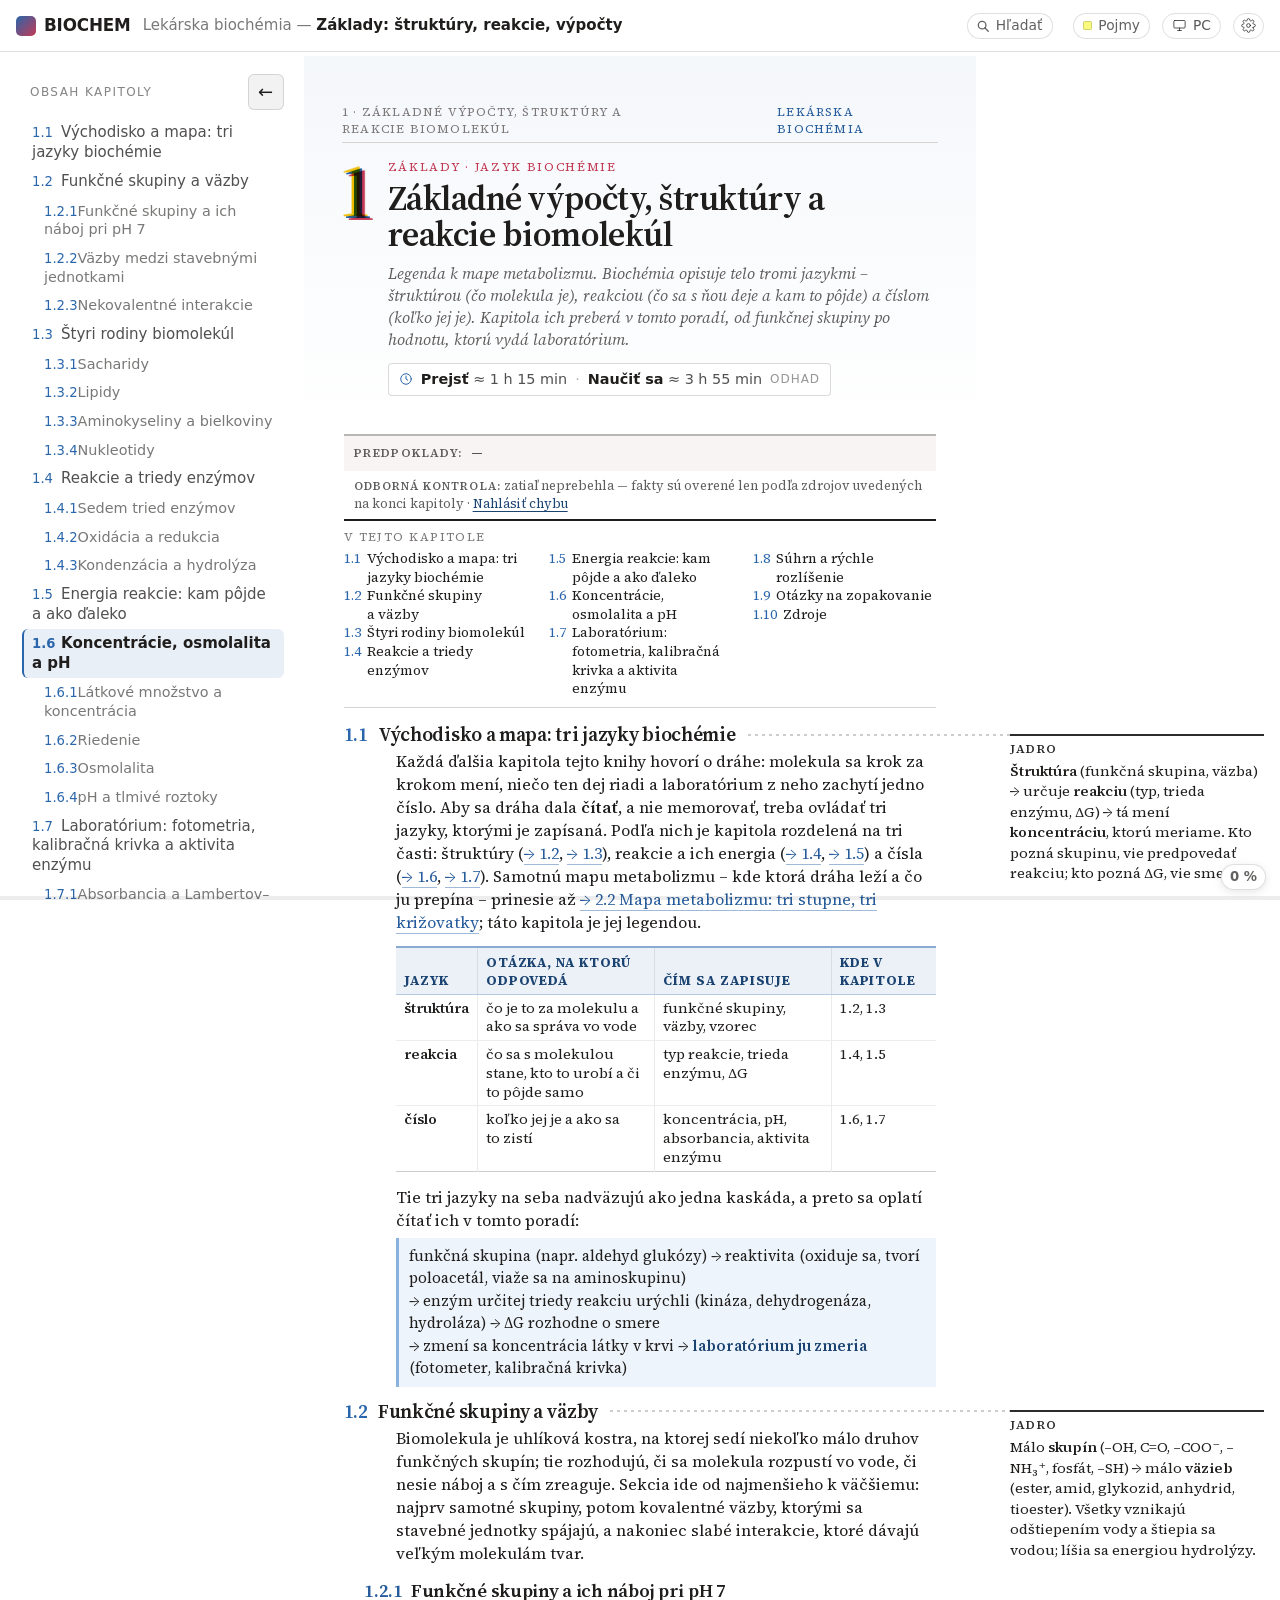
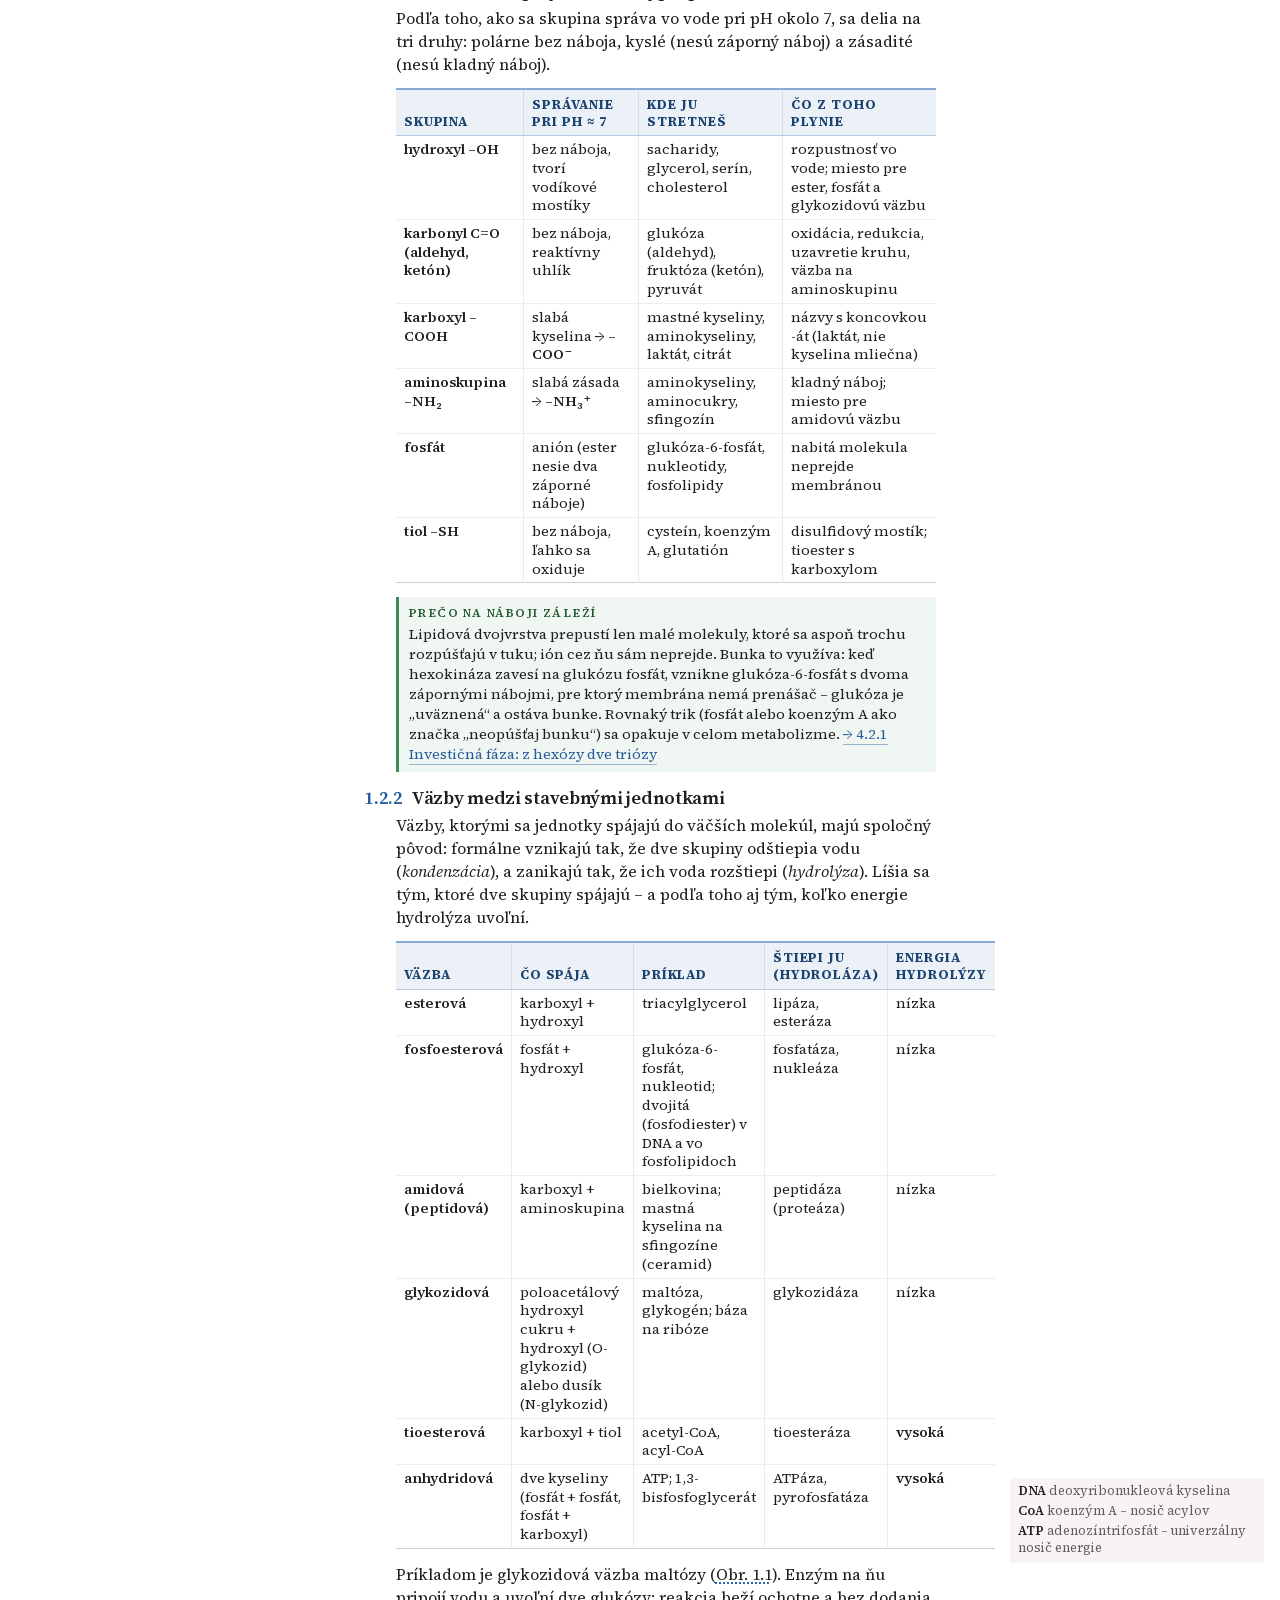
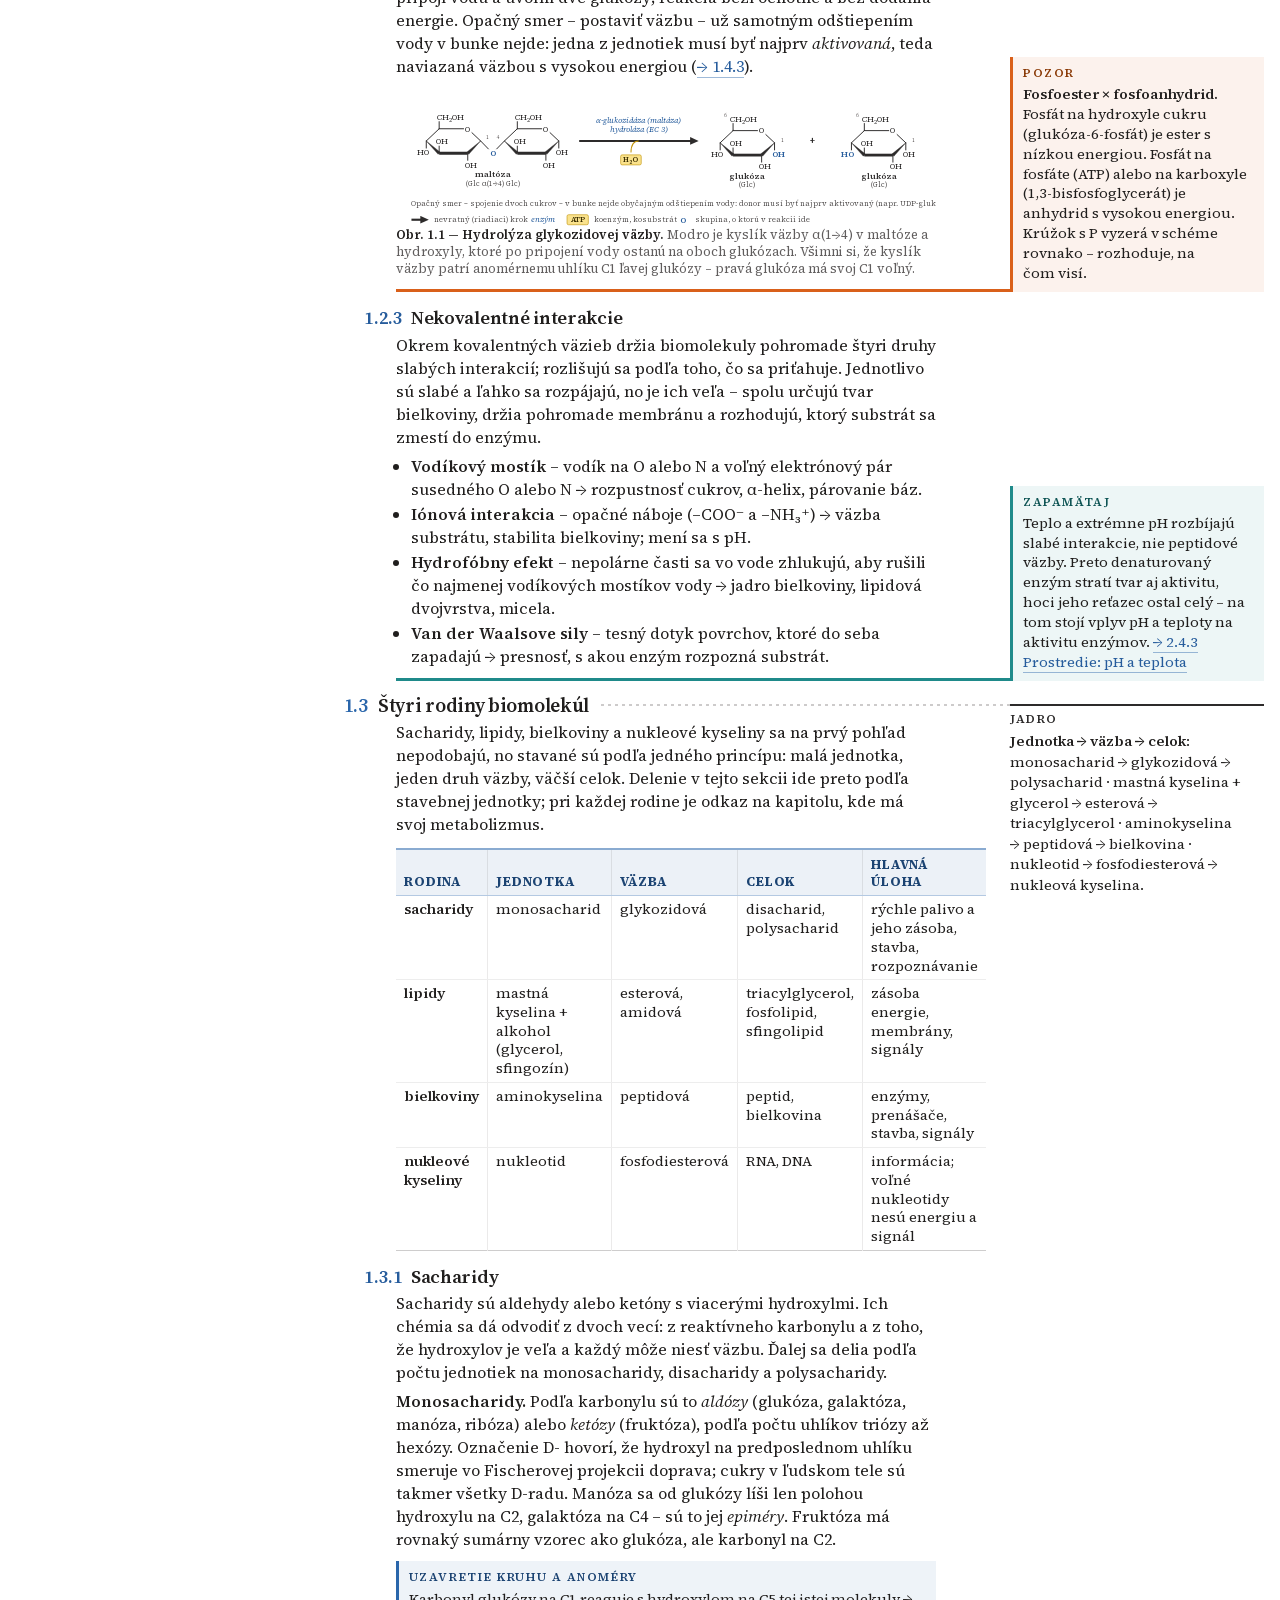
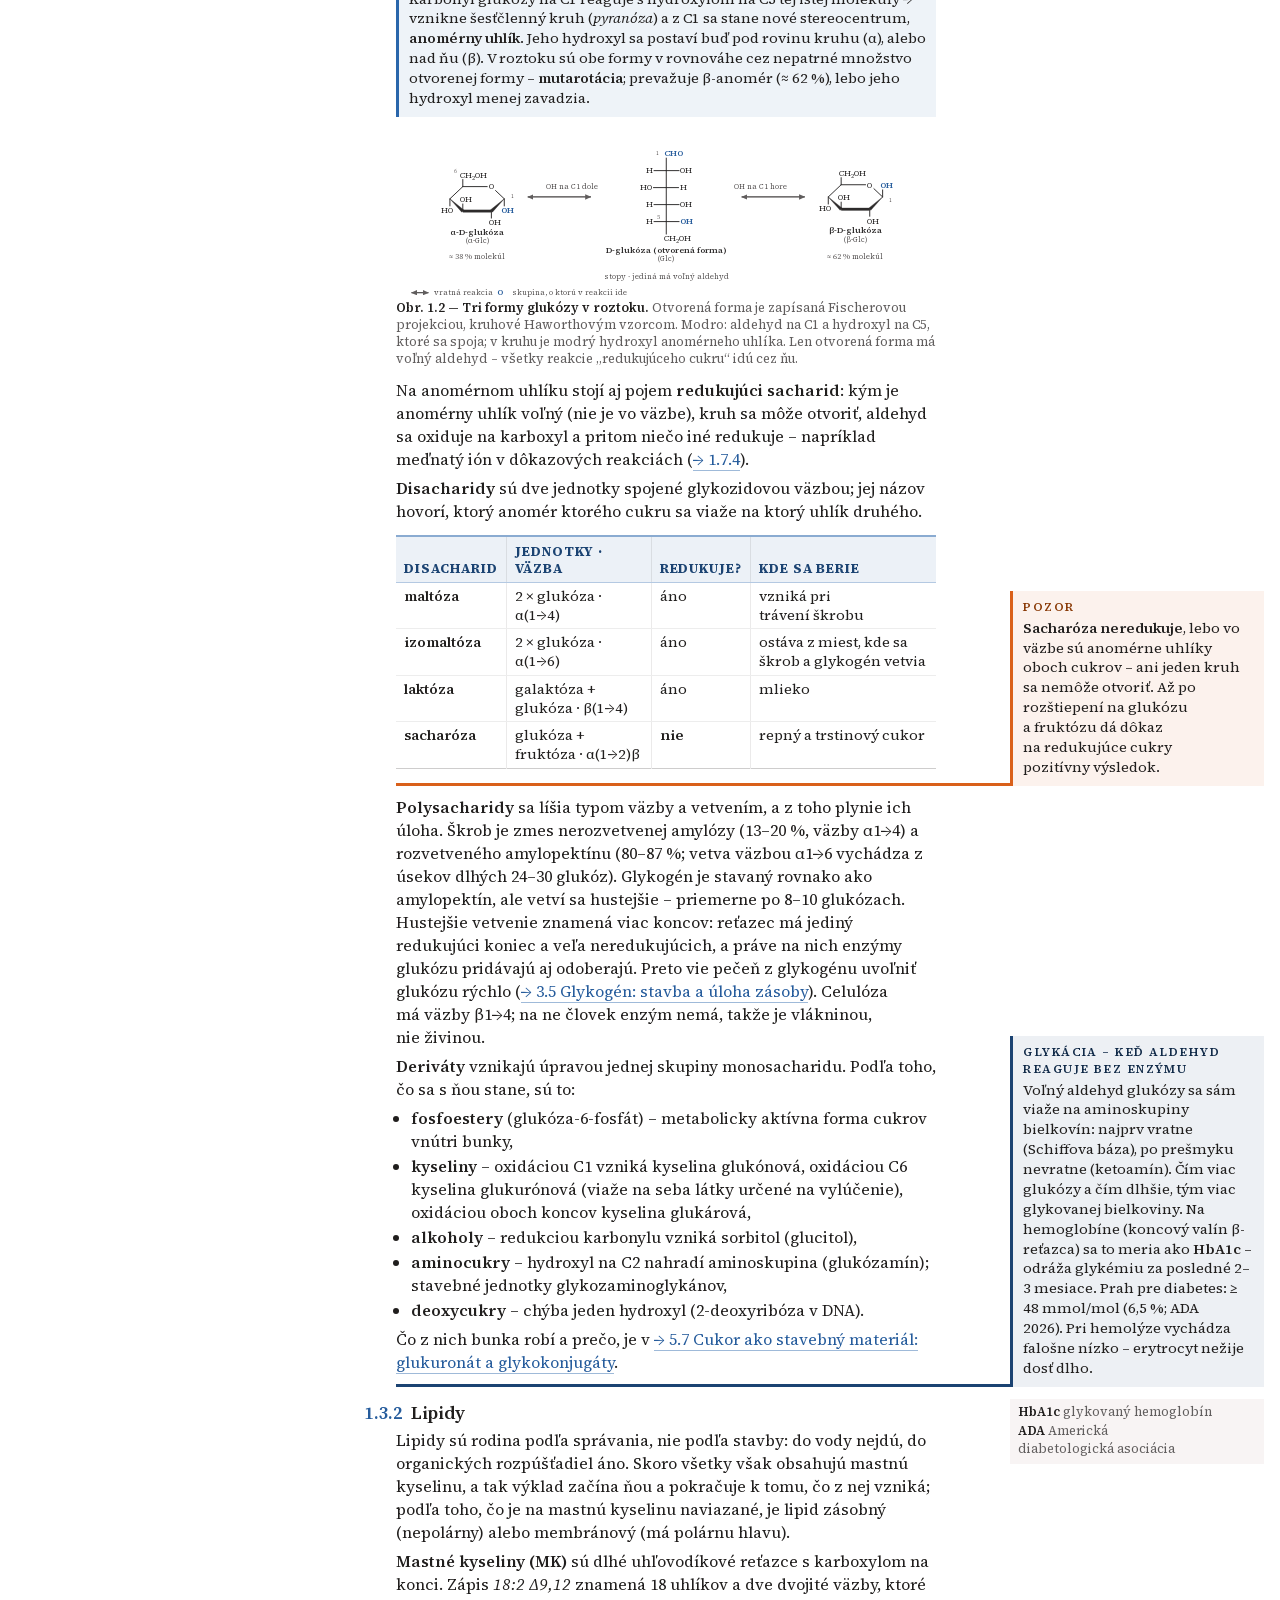
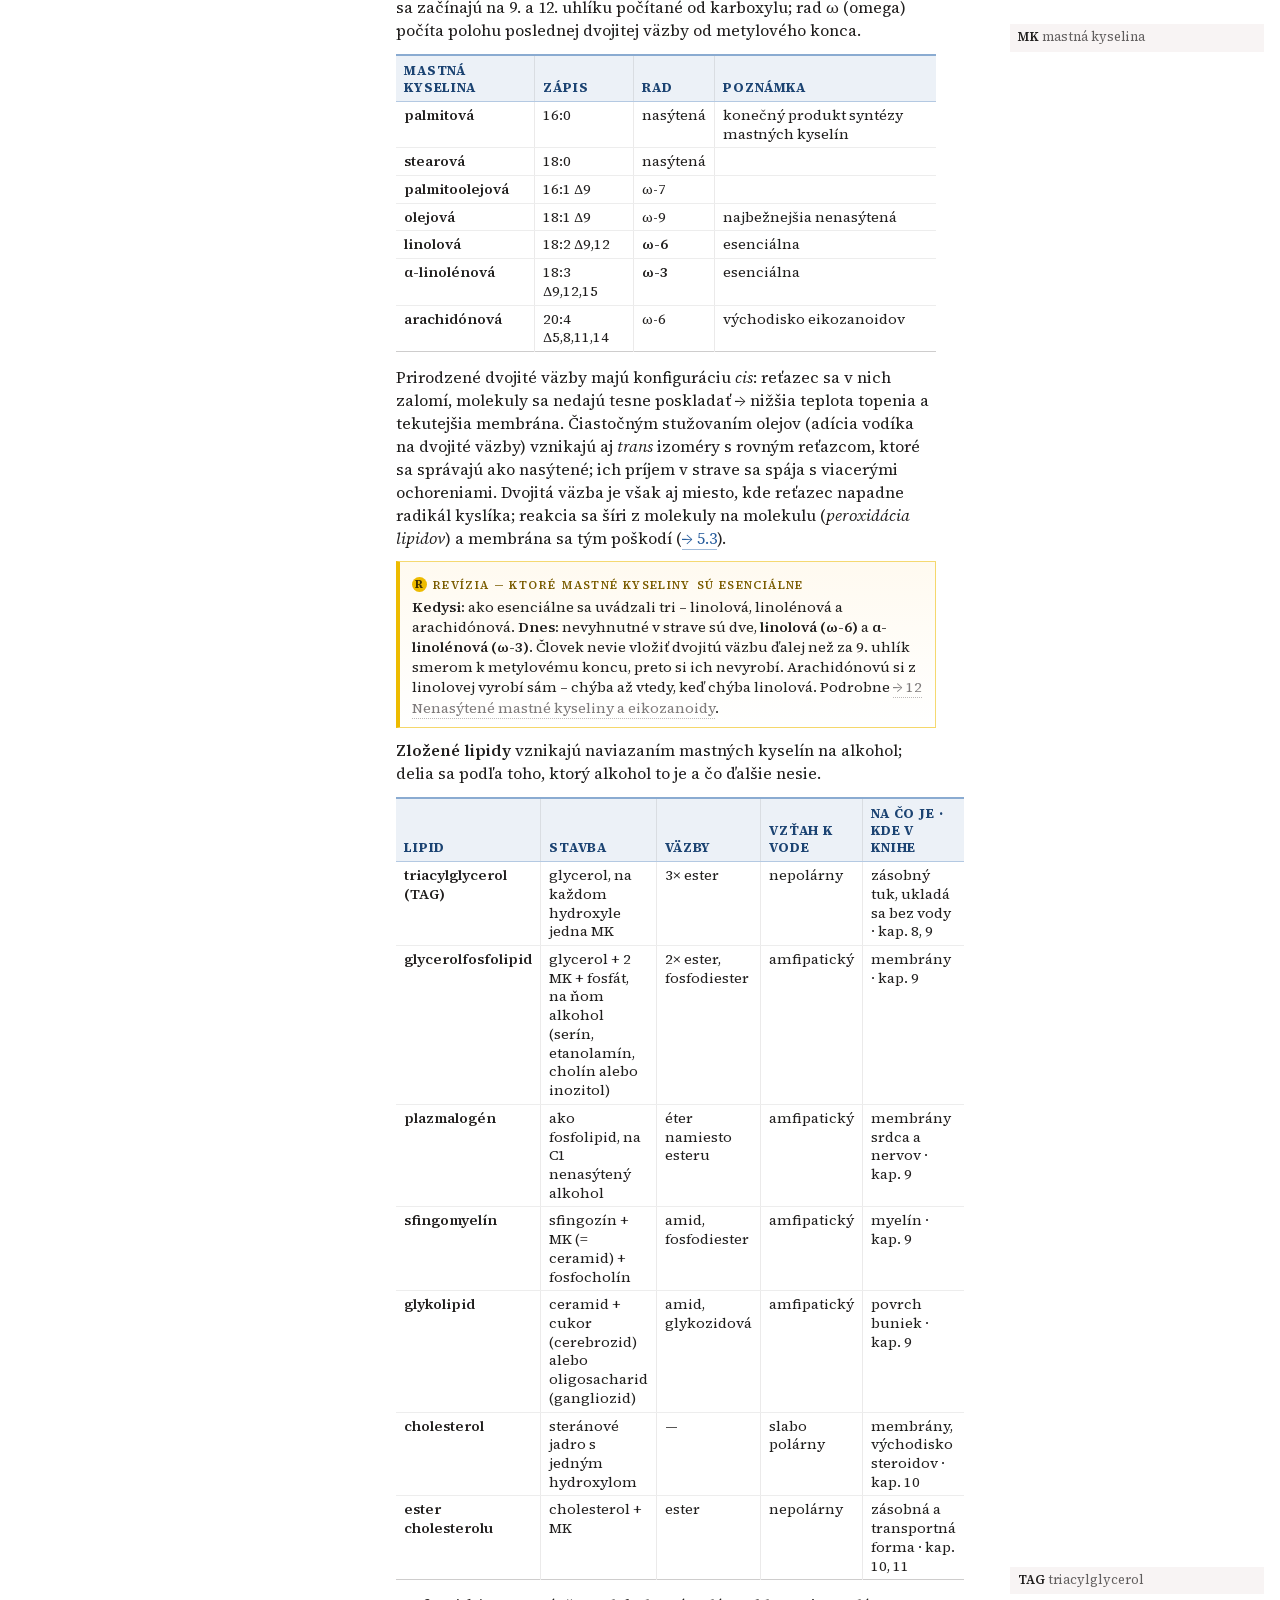
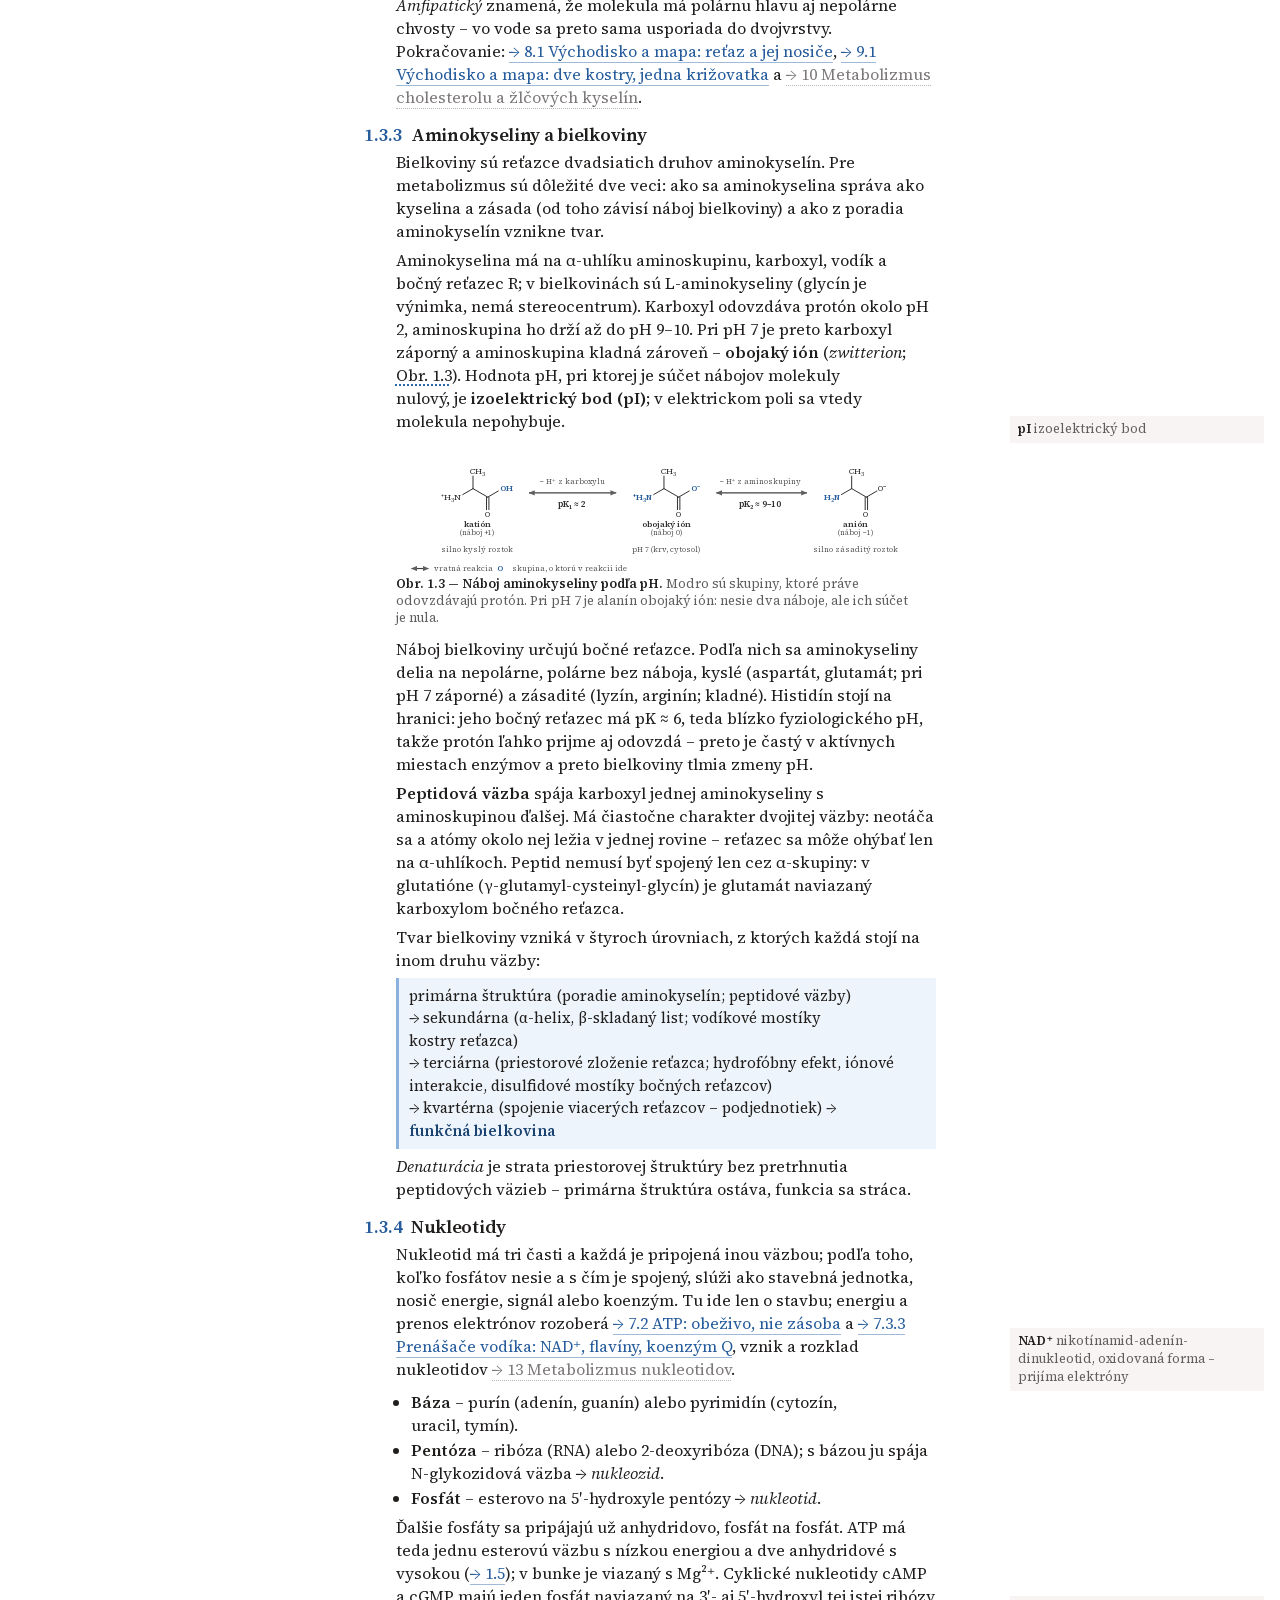
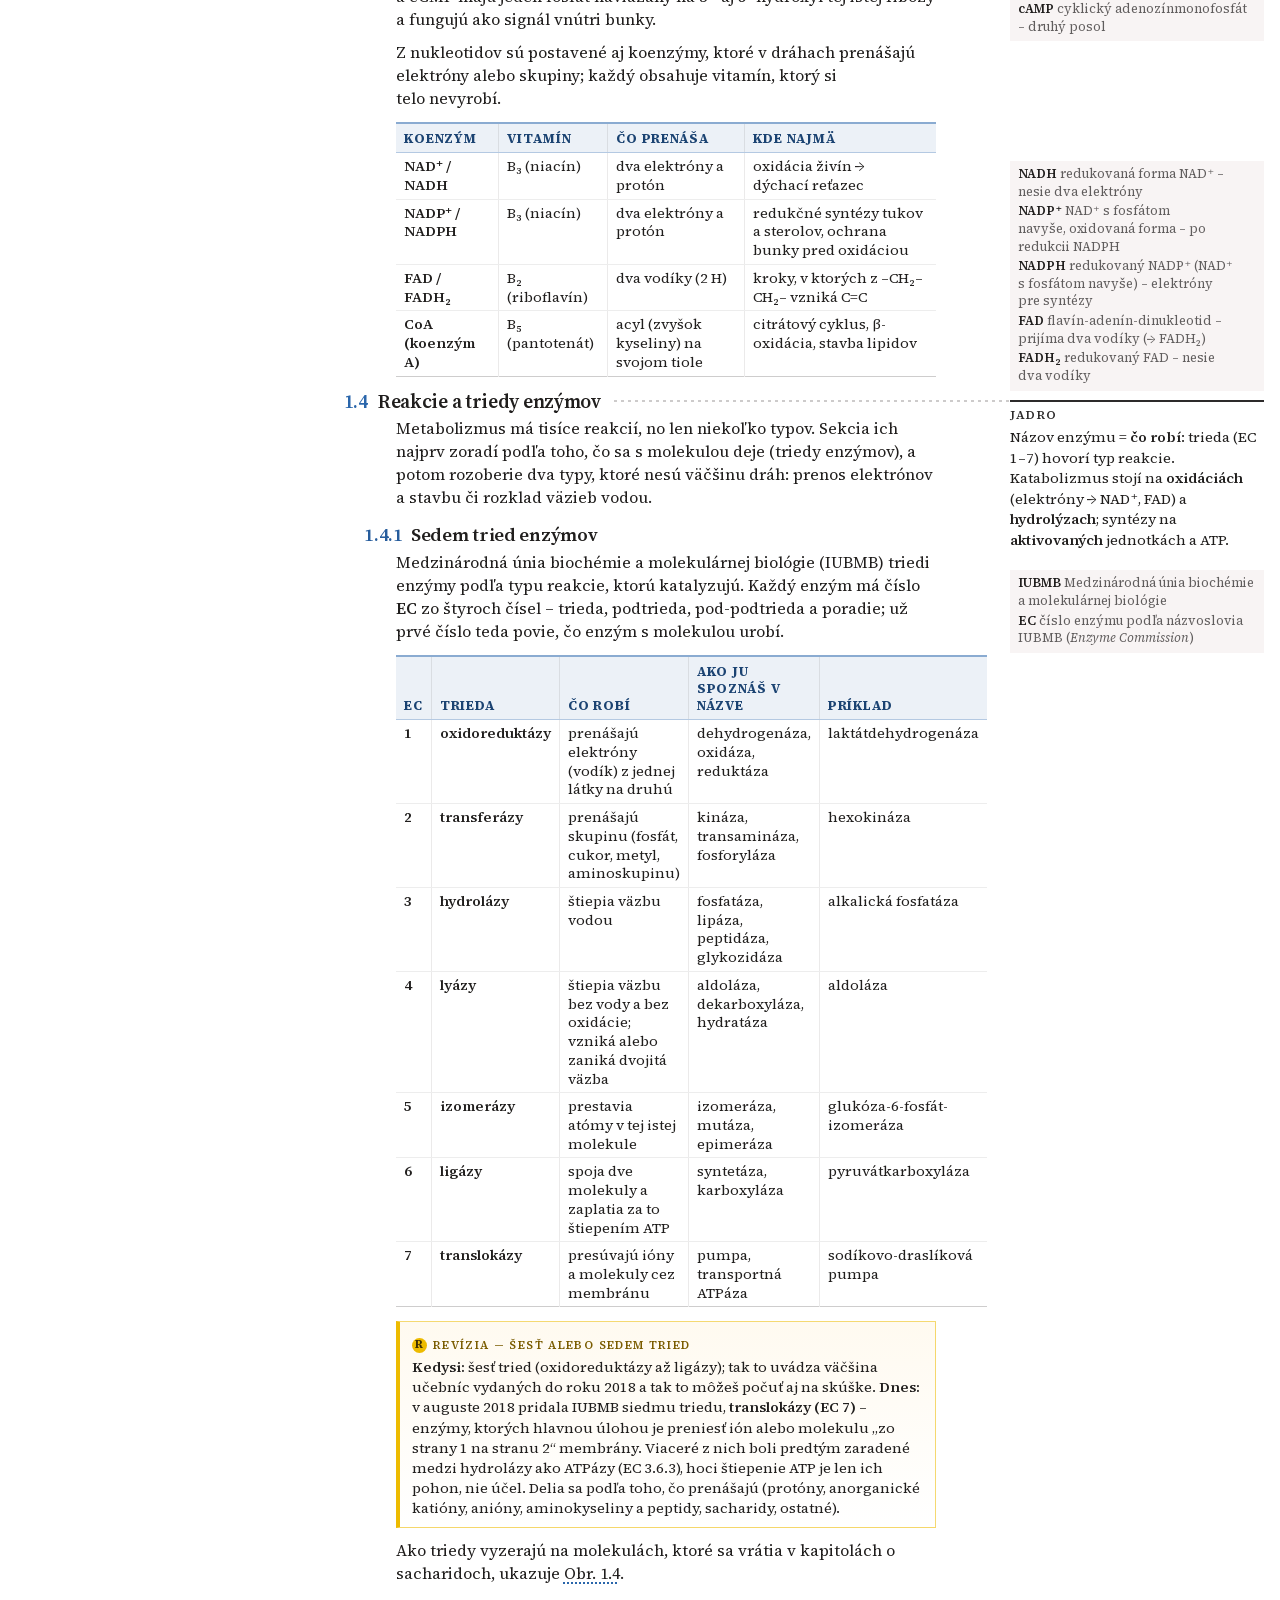
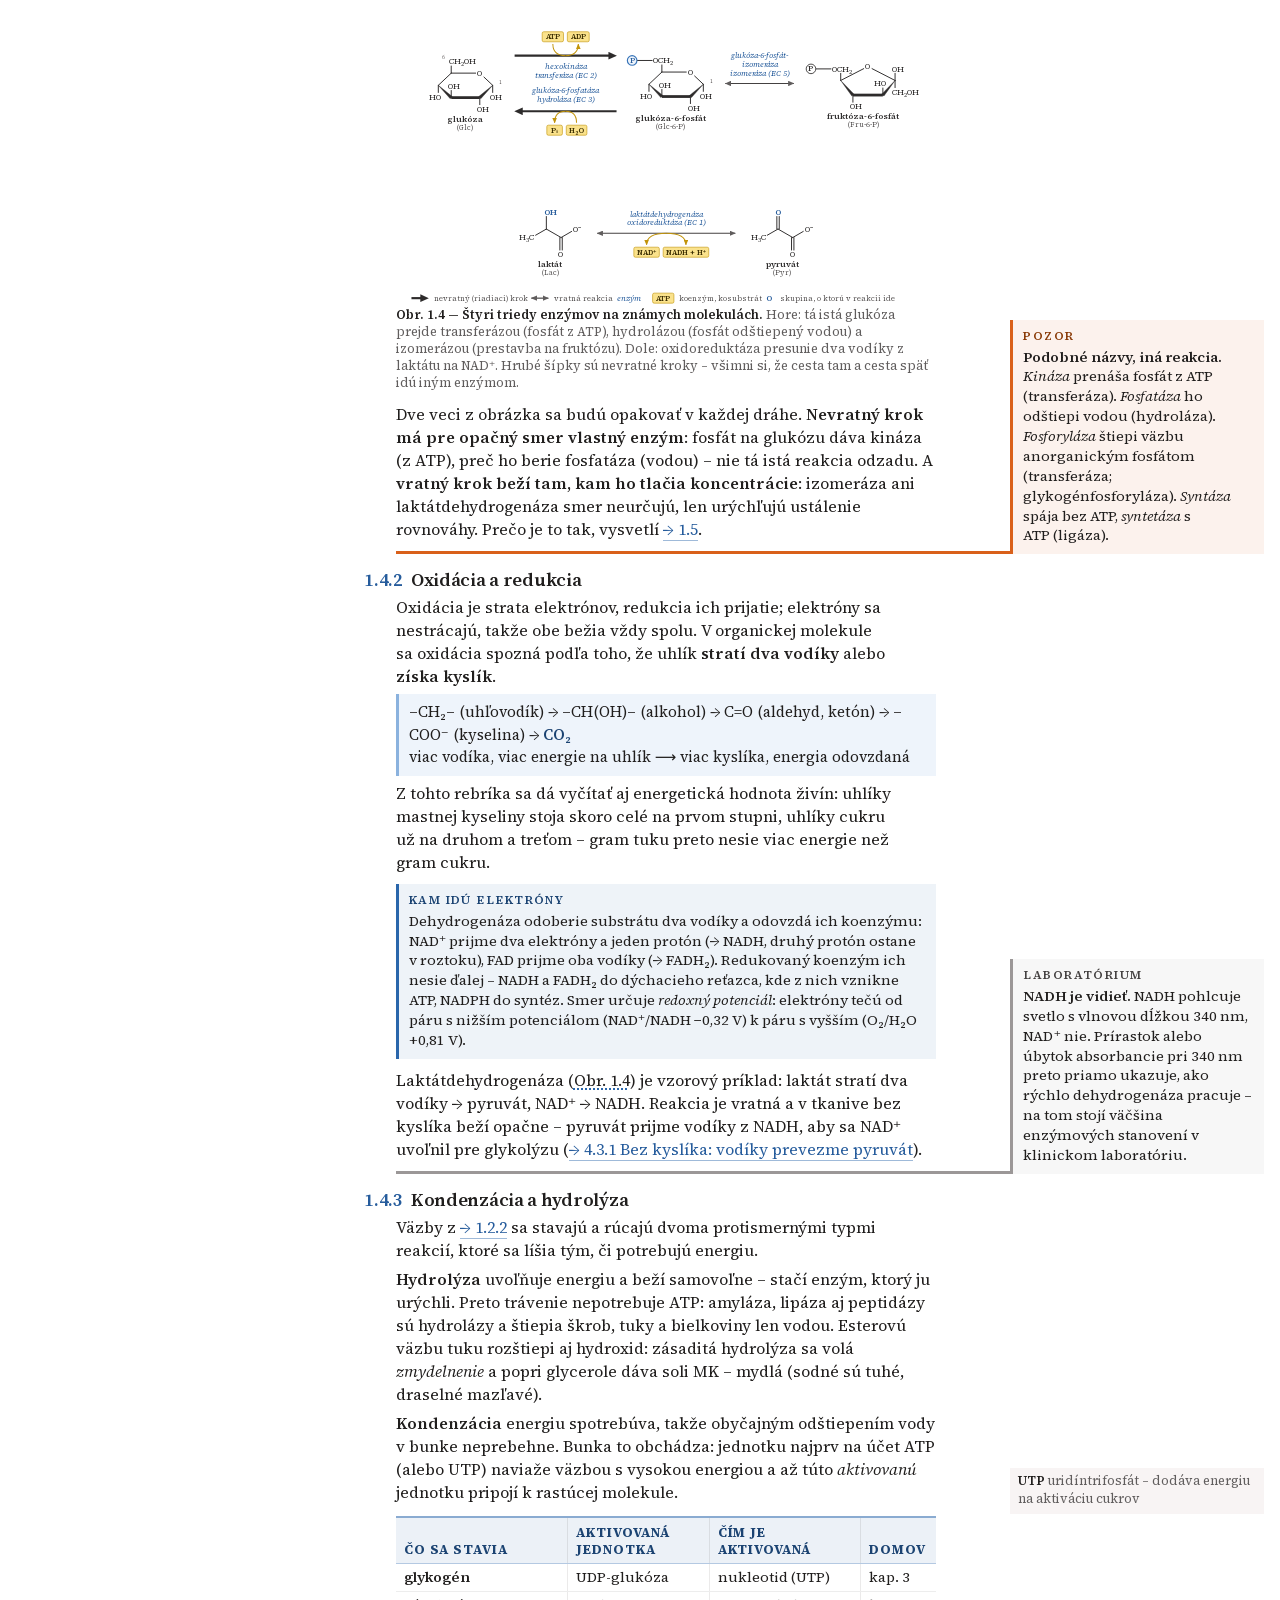
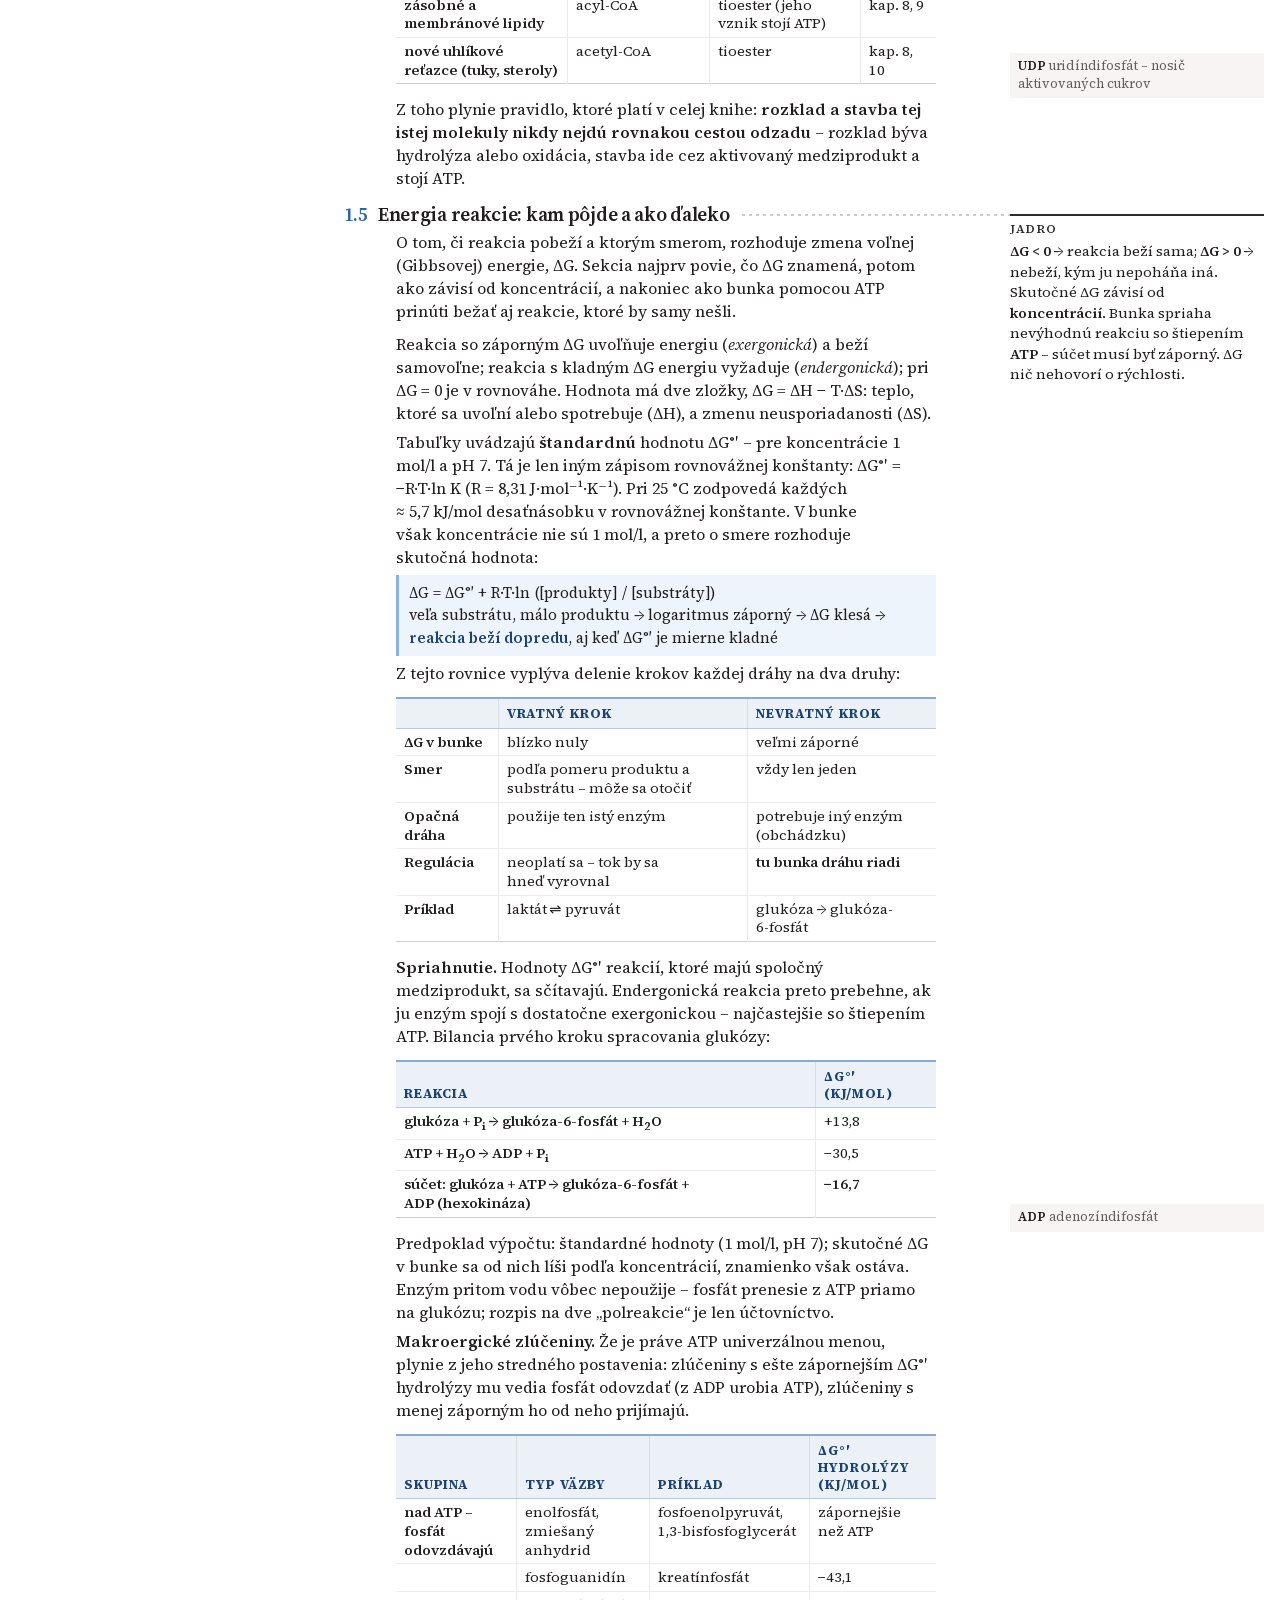
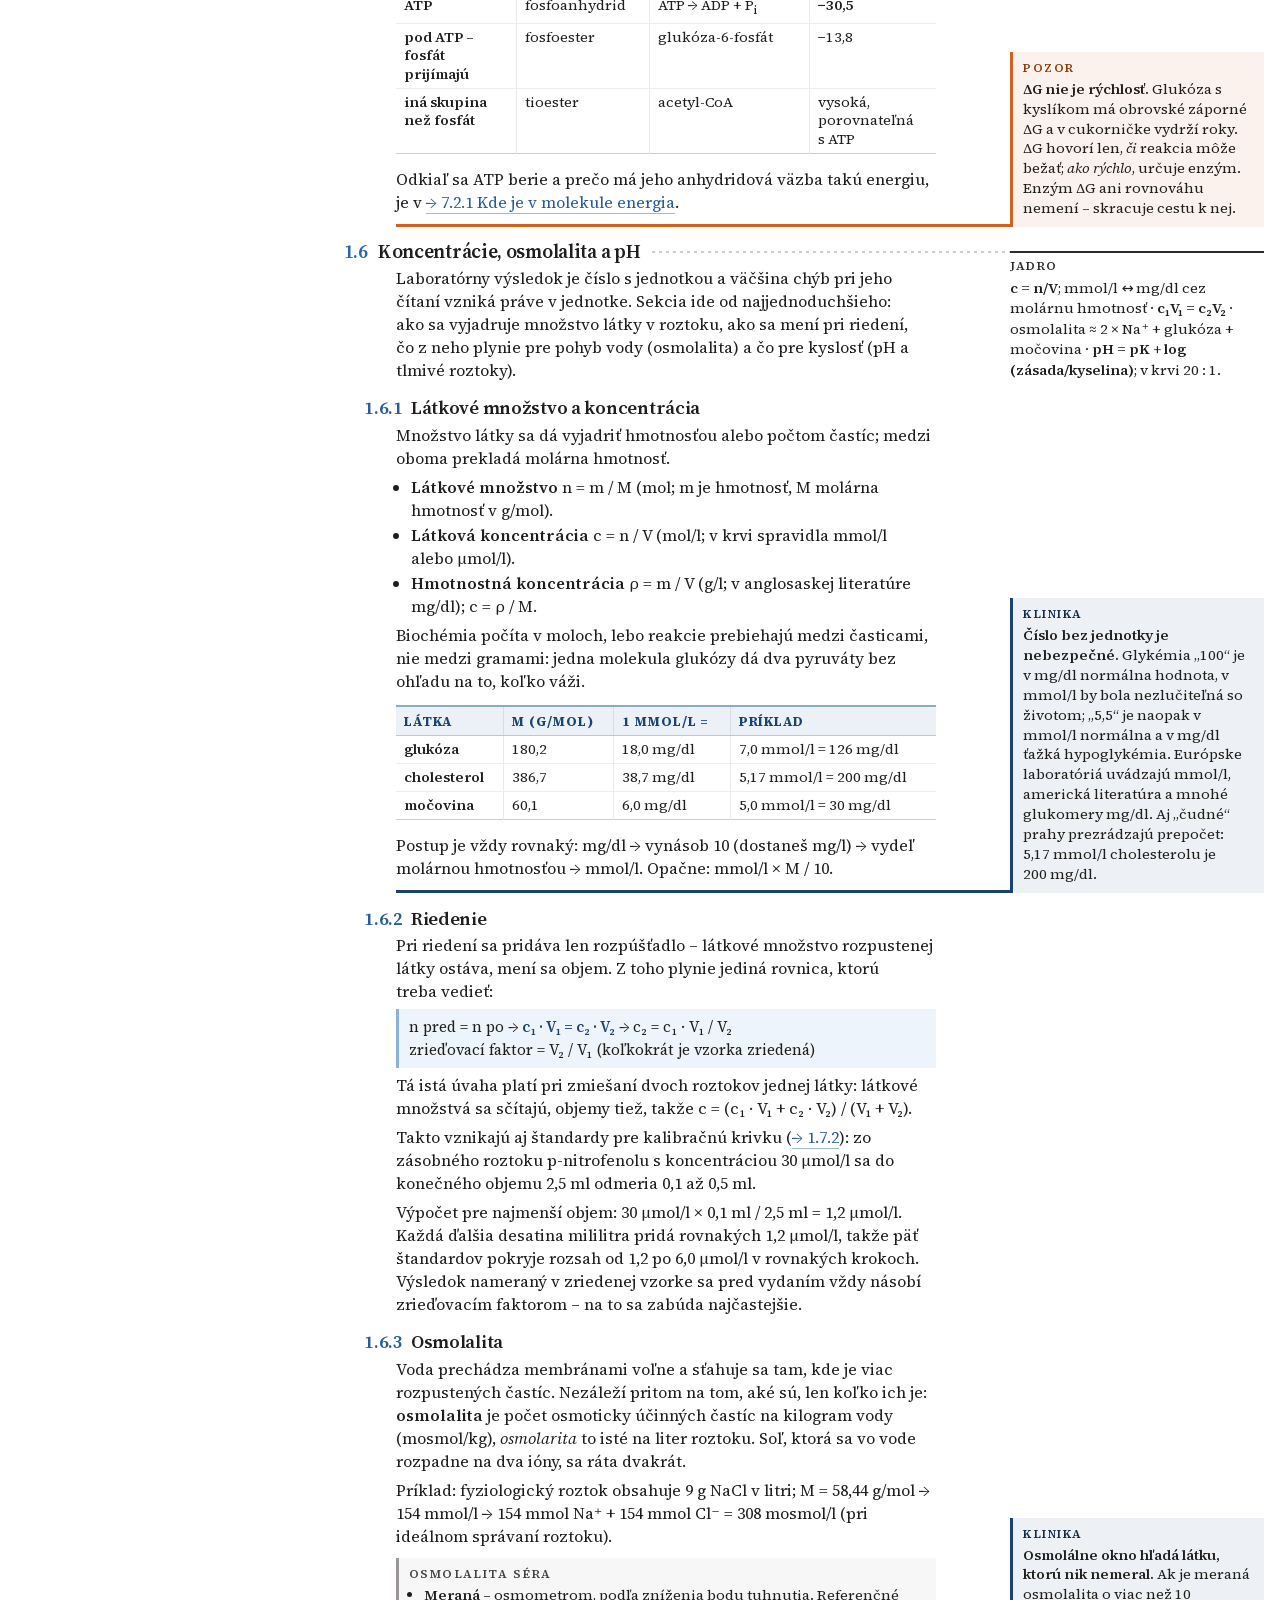
==== commit 0f26a9c2: "Kniha - stav 2026-10-30 17:33" ====
--- a/chapters/01_zaklady_biomolekuly.html
+++ b/chapters/01_zaklady_biomolekuly.html
@@ -427,6 +427,9 @@
 .pk-btn:focus-visible{outline:2px solid var(--color-accent);outline-offset:1px}
 .pk-btn:active{transform:scale(.94)}
 .pk-frame{flex:1;display:block;width:100%;min-height:0;border:0;background:#fff}
+/* rám je skrytý, kým sa vnútri kapitola nenačíta a nenastaví na cieľový odsek – inak by bolo vidieť skok zo začiatku */
+.pk:not(.pk-ready) .pk-frame{opacity:0}
+.pk:not(.pk-ready),.pk:not(.pk-ready) *{cursor:progress}
 .pk-load{position:relative;flex:none;height:0;overflow:visible;pointer-events:none}
 .pk-load i{position:absolute;left:0;top:0;height:3px;width:40%;opacity:0;
   background:linear-gradient(90deg,var(--color-accent),var(--color-accent-2))}
@@ -848,6 +851,12 @@
 .figref-peek .figref-close:hover{background:color-mix(in srgb,var(--color-text,#201e1d) 16%,transparent)}
 @media (prefers-reduced-motion:reduce){.figref-peek{transition:none}}
 @media print{.figref-peek,.figref-close{display:none!important}a.figref{text-decoration:none}}
+
+/* boxy schémy ako odkazy na sekcie (napr. mapa kapitoly: <a href="#sec-8-3"> okolo boxu) */
+.chart a[href]{cursor:pointer}
+.chart a[href] rect{transition:stroke-width .15s, filter .15s}
+.chart a[href]:hover rect,.chart a[href]:focus-visible rect{stroke-width:2.2;filter:brightness(.96)}
+.chart a[href]:focus-visible{outline:none}
 </style>
 <link rel="stylesheet" href="../assets/styles/palette.css">
 <link rel="manifest" href="../manifest.json">
@@ -903,7 +912,7 @@
     <div class="eyebrow">Základy · jazyk biochémie</div>
     <h1>Základné výpočty, štruktúry a reakcie biomolekúl</h1>
     <p class="standfirst">Legenda k mape metabolizmu. Biochémia opisuje telo tromi jazykmi – štruktúrou (čo molekula je), reakciou (čo sa s ňou deje a kam to pôjde) a číslom (koľko jej je). Kapitola ich preberá v tomto poradí, od funkčnej skupiny po hodnotu, ktorú vydá laboratórium.</p>
-    <details class="cas"><summary><svg viewBox="0 0 24 24" aria-hidden="true"><circle cx="12" cy="12" r="9"/><path d="M12 7v5l3 2"/></svg><span><b>Prejsť</b> ≈ 1 h 15 min</span><i aria-hidden="true">·</i><span><b>Naučiť sa</b> ≈ 3 h 55 min</span><em>odhad</em></summary><p>Orientačný odhad z rozsahu kapitoly (6 473 slov, 7 schém, 9 otázok), nie meranie. <b>Prejsť</b> = prvé prečítanie s porozumením (≈ 100 slov za minútu, schéma ≈ 1,5 min). <b>Naučiť sa</b> = prvé čítanie ×2,5 (druhé čítanie s poznámkami, kreslenie dráh z pamäti) plus 5 min na každú otázku na zopakovanie. Platí pre študenta, ktorý látku ešte nepozná; rozlož to na viac dní, Anki karty sú navyše.</p></details>
+    <details class="cas"><summary><svg viewBox="0 0 24 24" aria-hidden="true"><circle cx="12" cy="12" r="9"/><path d="M12 7v5l3 2"/></svg><span><b>Prejsť</b> ≈ 1 h 15 min</span><i aria-hidden="true">·</i><span><b>Naučiť sa</b> ≈ 3 h 55 min</span><em>odhad</em></summary><p>Orientačný odhad z rozsahu kapitoly (6 482 slov, 7 schém, 9 otázok), nie meranie. <b>Prejsť</b> = prvé prečítanie s porozumením (≈ 100 slov za minútu, schéma ≈ 1,5 min). <b>Naučiť sa</b> = prvé čítanie ×2,5 (druhé čítanie s poznámkami, kreslenie dráh z pamäti) plus 5 min na každú otázku na zopakovanie. Platí pre študenta, ktorý látku ešte nepozná; rozlož to na viac dní, Anki karty sú navyše.</p></details>
   </div>
 </div>
 </div>
@@ -1199,7 +1208,7 @@
     <div class="body"><span class="sk"><b>TAG</b> triacylglycerol</span></div>
   </div>
 
-  <p><i>Amfipatický</i> znamená, že molekula má polárnu hlavu aj nepolárne chvosty – vo vode sa preto sama usporiada do dvojvrstvy. Pokračovanie: <a class="xref" href="08_lipidy_mastne_kyseliny.html#sec-8-1">→ 8.1 Východisko a mapa: reťaz a jej nosiče</a> a <span class="xref-soon" title="Kapitola sa pripravuje">→ 10 Metabolizmus cholesterolu a žlčových kyselín</span>.</p>
+  <p><i>Amfipatický</i> znamená, že molekula má polárnu hlavu aj nepolárne chvosty – vo vode sa preto sama usporiada do dvojvrstvy. Pokračovanie: <a class="xref" href="08_lipidy_mastne_kyseliny.html#sec-8-1">→ 8.1 Východisko a mapa: reťaz a jej nosiče</a>, <a class="xref" href="09_tag_fosfolipidy_glykolipidy.html#sec-9-1">→ 9.1 Východisko a mapa: dve kostry, jedna križovatka</a> a <span class="xref-soon" title="Kapitola sa pripravuje">→ 10 Metabolizmus cholesterolu a žlčových kyselín</span>.</p>
 
   <h3 class="sub-h" id="sub-1-3-3"><span class="n">1.3.3</span>Aminokyseliny a bielkoviny</h3>
   <p>Bielkoviny sú reťazce dvadsiatich druhov aminokyselín. Pre metabolizmus sú dôležité dve veci: ako sa aminokyselina správa ako kyselina a zásada (od toho závisí náboj bielkoviny) a ako z poradia aminokyselín vznikne tvar.</p>
@@ -1900,6 +1909,7 @@
 <script src="../assets/glossary/06-acetyl-coa-a-citratovy-cyklus.js" defer></script>
 <script src="../assets/glossary/07-biologicke-oxidacie-a-atp.js" defer></script>
 <script src="../assets/glossary/08-lipidy-a-mastne-kyseliny.js" defer></script>
+<script src="../assets/glossary/09-tag-fosfolipidy-glykolipidy.js" defer></script>
 <script src="../assets/glossary/11-struktury-reakcie-meranie-doplnok.js" defer></script>
 <script src="../assets/glossary/12-metabolizmus-a-regulacia-doplnok.js" defer></script>
 <script src="../assets/glossary/13-travenie-sacharidov-a-glykogen-doplnok.js" defer></script>
@@ -1909,6 +1919,9 @@
 <script src="../assets/glossary/17-biologicke-oxidacie-a-atp-doplnok.js" defer></script>
 <script src="../assets/glossary/18-lipidy-a-mastne-kyseliny-doplnok.js" defer></script>
 <script src="../assets/glossary/19-prierezove-pojmy-doplnok.js" defer></script>
+<script src="../assets/glossary/20-vzorce-zluceniny.js" defer></script>
+<script src="../assets/glossary/97-vzorce.js" defer></script>
+<script src="../assets/glossary/98-kde.js" defer></script>
 <script src="../assets/js/glossary.js" defer></script>
 <script src="../assets/js/view-toggle.js" defer></script>
 </body>
--- a/assets/styles/site.css
+++ b/assets/styles/site.css
@@ -284,3 +284,34 @@
     font-size:calc(8.5px*var(--z,1));color:#555;word-break:break-all;
   }
 }
+
+/* ── vyhľadávanie v hornej lište (site.js: setupSearch) ── */
+.pf-search-btn{display:inline-flex;align-items:center;gap:6px;flex:none;height:26px;padding:0 10px 0 8px;margin-right:8px;
+  border-radius:13px;border:1px solid var(--site-border,rgba(32,30,29,.14));background:#fff;
+  color:color-mix(in srgb,var(--site-text,#201e1d) 70%,transparent);font:inherit;font-size:calc(11.5px*var(--z,1));line-height:1;cursor:pointer}
+.pf-search-btn:hover,.pf-search-btn[aria-expanded="true"]{background:var(--site-bg,#f3f2f2);color:var(--site-text,#201e1d)}
+.pf-search-btn svg,.pf-search-in svg{width:14px;height:14px;flex:none;fill:none;stroke:currentColor;stroke-width:2.2;stroke-linecap:round}
+@media (max-width:600px){.pf-search-btn .lbl{display:none}.pf-search-btn{padding:0 7px;margin-right:6px}}
+.pf-search{position:fixed;z-index:120;top:calc(var(--site-header-h) + 6px);right:max(10px,calc(50vw - 380px));
+  width:min(calc(620px*var(--z,1)),calc(100vw - 20px));max-height:calc(100vh - var(--site-header-h) - 24px);
+  display:none;flex-direction:column;background:#fff;border:1px solid var(--site-border,rgba(32,30,29,.14));border-radius:12px;
+  box-shadow:0 18px 48px rgba(0,0,0,.22);font-family:var(--site-font,system-ui,sans-serif);overflow:hidden}
+.pf-search.on{display:flex;animation:pf-search-in .16s ease-out}
+@keyframes pf-search-in{from{opacity:0;transform:translateY(-6px)}to{opacity:1;transform:none}}
+.pf-search-in{display:flex;align-items:center;gap:8px;padding:10px 12px;border-bottom:1px solid var(--site-border,rgba(32,30,29,.12));color:var(--site-muted,#6b6764)}
+.pf-search-in input{flex:1;min-width:0;border:0;outline:0;font:inherit;font-size:calc(15px*var(--z,1));color:var(--site-text,#201e1d);background:none}
+.pf-search-in kbd{font:inherit;font-size:calc(10.5px*var(--z,1));padding:2px 6px;border:1px solid var(--site-border,rgba(32,30,29,.18));border-radius:5px}
+.pf-search-res{list-style:none;margin:0;padding:4px 0;overflow-y:auto}
+.pf-search-res li{padding:7px 14px;cursor:pointer;font-size:calc(12.5px*var(--z,1));line-height:1.4}
+.pf-search-res li.sel,.pf-search-res li[data-k]:hover{background:color-mix(in srgb,var(--site-accent,#0088b0) 9%,#fff)}
+.pf-search-res li.grp{cursor:default;padding:8px 14px 3px;font-size:calc(10.5px*var(--z,1));letter-spacing:.08em;text-transform:uppercase;color:var(--site-muted,#6b6764)}
+.pf-search-res li.grp.sep{margin-top:6px;border-top:1px solid var(--site-border,rgba(32,30,29,.12));padding-top:10px}
+.pf-search-res li.msg{cursor:default;color:var(--site-muted,#6b6764)}
+.pf-search-res .ch{display:block;font-size:calc(10.5px*var(--z,1));color:var(--site-muted,#6b6764)}
+.pf-search-res .t{display:block;font-weight:650;color:var(--site-text,#201e1d)}
+.pf-search-res .x{display:block;color:color-mix(in srgb,var(--site-text,#201e1d) 75%,transparent)}
+.pf-search-res li.gl .ch{color:var(--site-accent,#0088b0);font-weight:650;letter-spacing:.04em}
+.pf-search-res mark{background:var(--pf-hl,#fff36b);color:inherit;border-radius:2px;padding:0 1px}
+mark.pf-found{background:var(--pf-hl,#fff36b);color:inherit;border-radius:2px;box-shadow:0 0 0 2px var(--pf-hl,#fff36b);transition:background 1s,box-shadow 1s}
+mark.pf-found.off{background:transparent;box-shadow:0 0 0 2px transparent}
+@media print{.pf-search,.pf-search-btn{display:none!important}}
--- a/assets/styles/glossary.css
+++ b/assets/styles/glossary.css
@@ -223,6 +223,8 @@
 
 /* obsah */
 .pf-tip-scroll{overflow-y:auto;padding:2px 16px 16px;scrollbar-width:thin}
+/* pri lupe: posun na konci karty neprejde na stránku (tá by lupu zavrela) */
+.pf-tip-in-lb .pf-tip-scroll{overscroll-behavior:contain}
 .pf-tip h4{
   margin:0;font-family:inherit;font-size:calc(18px*var(--z,1));font-weight:700;
   line-height:1.2;letter-spacing:-0.015em;text-wrap:balance;
@@ -301,6 +303,8 @@
   display:block;width:100%;max-height:200px;object-fit:contain;
   background:var(--site-bg,#f3f2f2);border-radius:8px;cursor:zoom-in;
 }
+/* vlastné schémy (SVG) majú popisky – väčšia výška, aby sa dali čítať bez lupy */
+.pf-tip figure img[src$=".svg"]{max-height:min(380px,48vh)}
 .pf-tip figcaption{
   margin-top:5px;font-size:calc(11px*var(--z,1));line-height:1.4;
   color:color-mix(in srgb, var(--site-text,#201e1d) 55%, transparent);
@@ -558,6 +562,34 @@
 .pf-pop .b .why{margin-top:6px}
 .pf-pop .b figure{display:none}
 
+/* ── ikonka ⓘ v texte: vysvetlivka mechanizmu (md: {{i:id}}, build.js) ── */
+html .pf-term.pf-info,html .pf-terms-always .pf-term.pf-info{
+  display:inline-flex;align-items:center;justify-content:center;vertical-align:.12em;
+  width:1.05em;height:1.05em;margin:0 .1em 0 .18em;padding:0;border-radius:50%;
+  border:1.3px solid var(--site-accent,#0088b0);background:#fff!important;box-shadow:none!important;
+  color:var(--site-accent,#0088b0);font:italic 700 .7em/1 Georgia,"Times New Roman",serif;
+  text-decoration:none!important;cursor:pointer;user-select:none;transition:background .15s,color .15s}
+html .pf-term.pf-info:hover,html .pf-term.pf-info.is-open,html .pf-term.pf-info:focus-visible{
+  background:var(--site-accent,#0088b0)!important;color:#fff}
+.pf-tip.pf-tip-info .pf-tip-bar .crumb{color:var(--site-accent,#0088b0)}
+@media print{.pf-term.pf-info{display:none!important}}
+
+/* vzorec zlúčeniny (glossary.js: vzorecHTML; kresby z 97-vzorce.js) */
+.pf-tip .pf-vzorce{display:flex;flex-wrap:wrap;justify-content:center;align-items:flex-end;gap:6px 18px;
+  margin:10px 0 4px;padding:8px 6px 6px;background:var(--site-bg,#f3f2f2);border-radius:8px}
+.pf-tip figure.pf-vzorec{margin:0;text-align:center;max-width:100%}
+.pf-tip figure.pf-vzorec svg{display:block;margin:0 auto;max-width:100%;height:auto;cursor:zoom-in}
+.pf-tip figure.pf-vzorec figcaption{margin-top:3px}
+
+/* „V knihe: → sekcia“ (glossary.js: kdeHTML) */
+.pf-tip .pf-kde{margin:10px 0 0;padding-top:8px;border-top:1px solid var(--site-border,rgba(32,30,29,.12));
+  font-size:calc(12.5px*var(--z,1));color:var(--site-muted,#6b6764)}
+.pf-tip .pf-kde a{color:var(--site-accent,#0088b0);text-underline-offset:2px}
+
+/* odkaz „Obr. N.k“ na blízky obrázok: obrázok len zabliká (glossary.js: togglePeek) */
+.fig-flash{animation:fig-flash 1.2s ease-out}
+@keyframes fig-flash{0%,30%{box-shadow:0 0 0 4px color-mix(in srgb,var(--site-accent,#0088b0) 45%,transparent)}100%{box-shadow:0 0 0 4px transparent}}
+
 /* ── tlač: glosár aj lupa sú nástroje obrazovky ──────────────────── */
 @media print{
   .pf-term{background:none!important;box-shadow:none!important}
